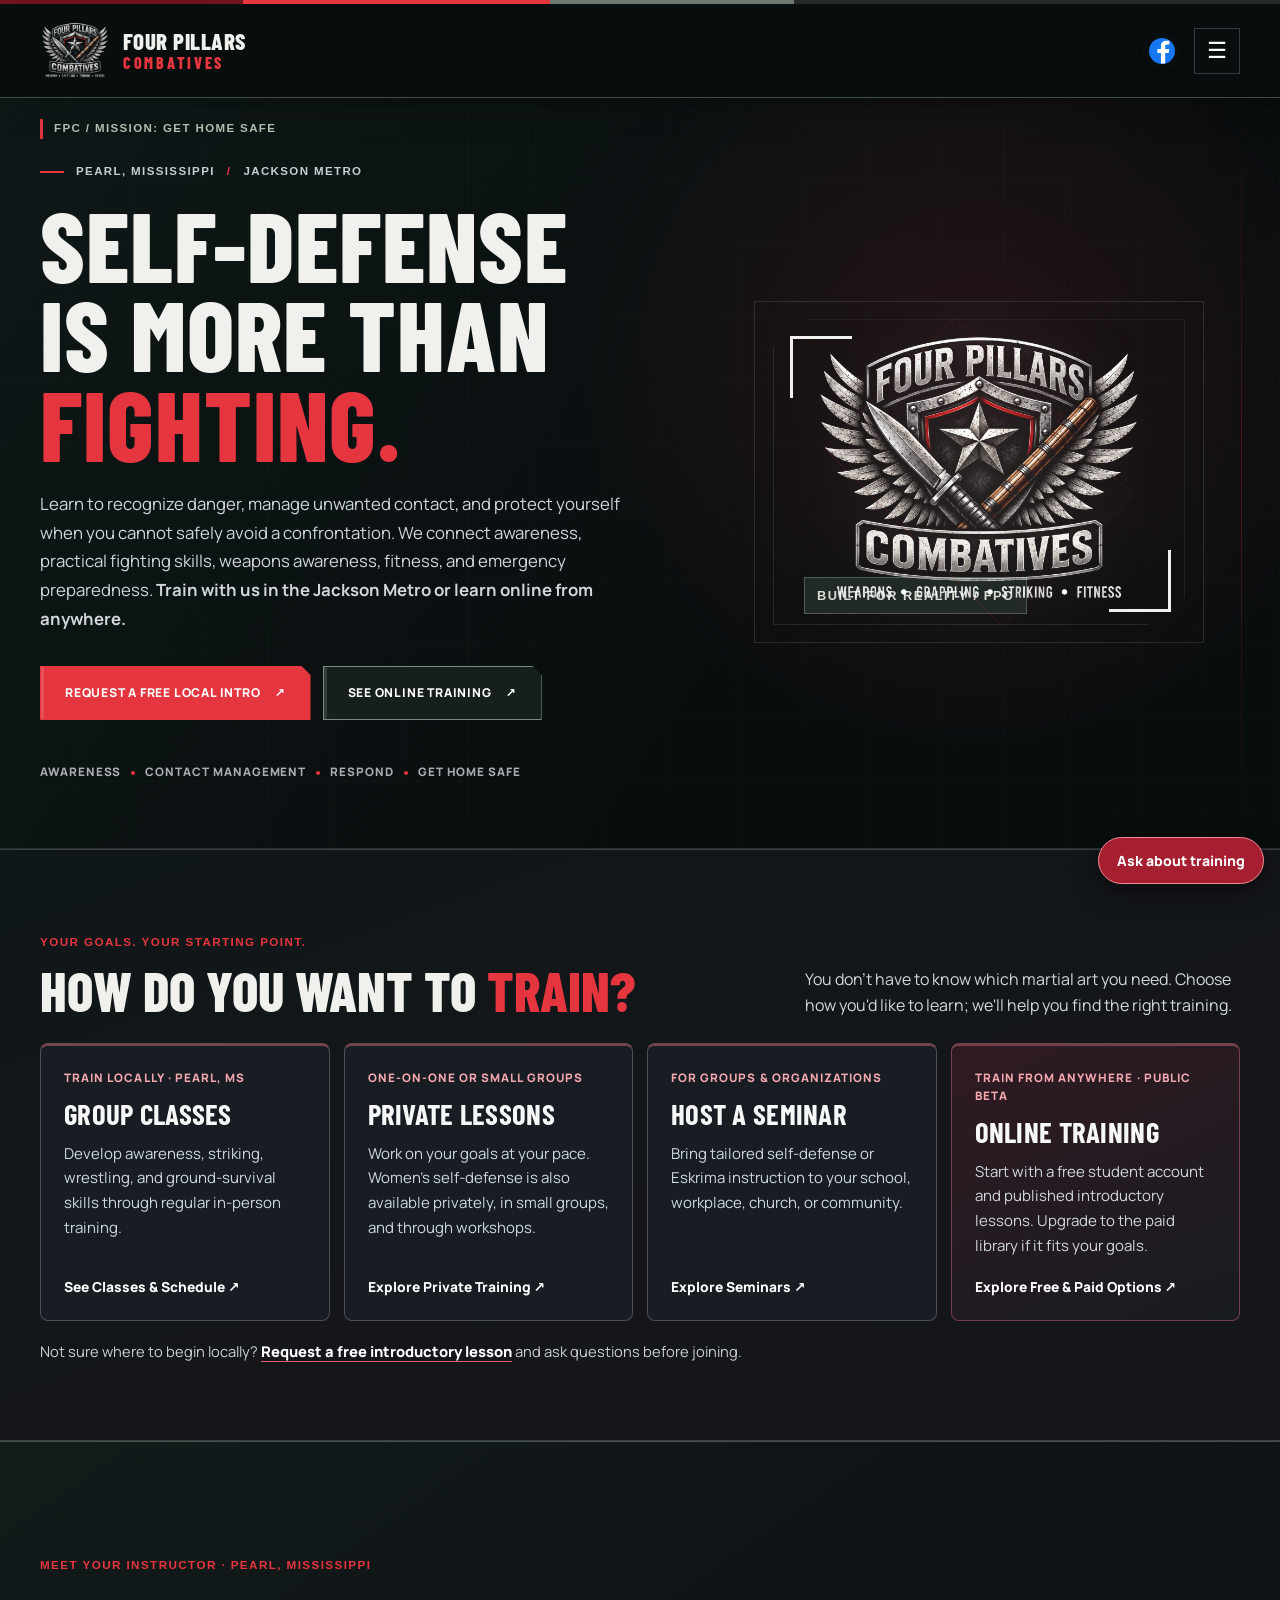
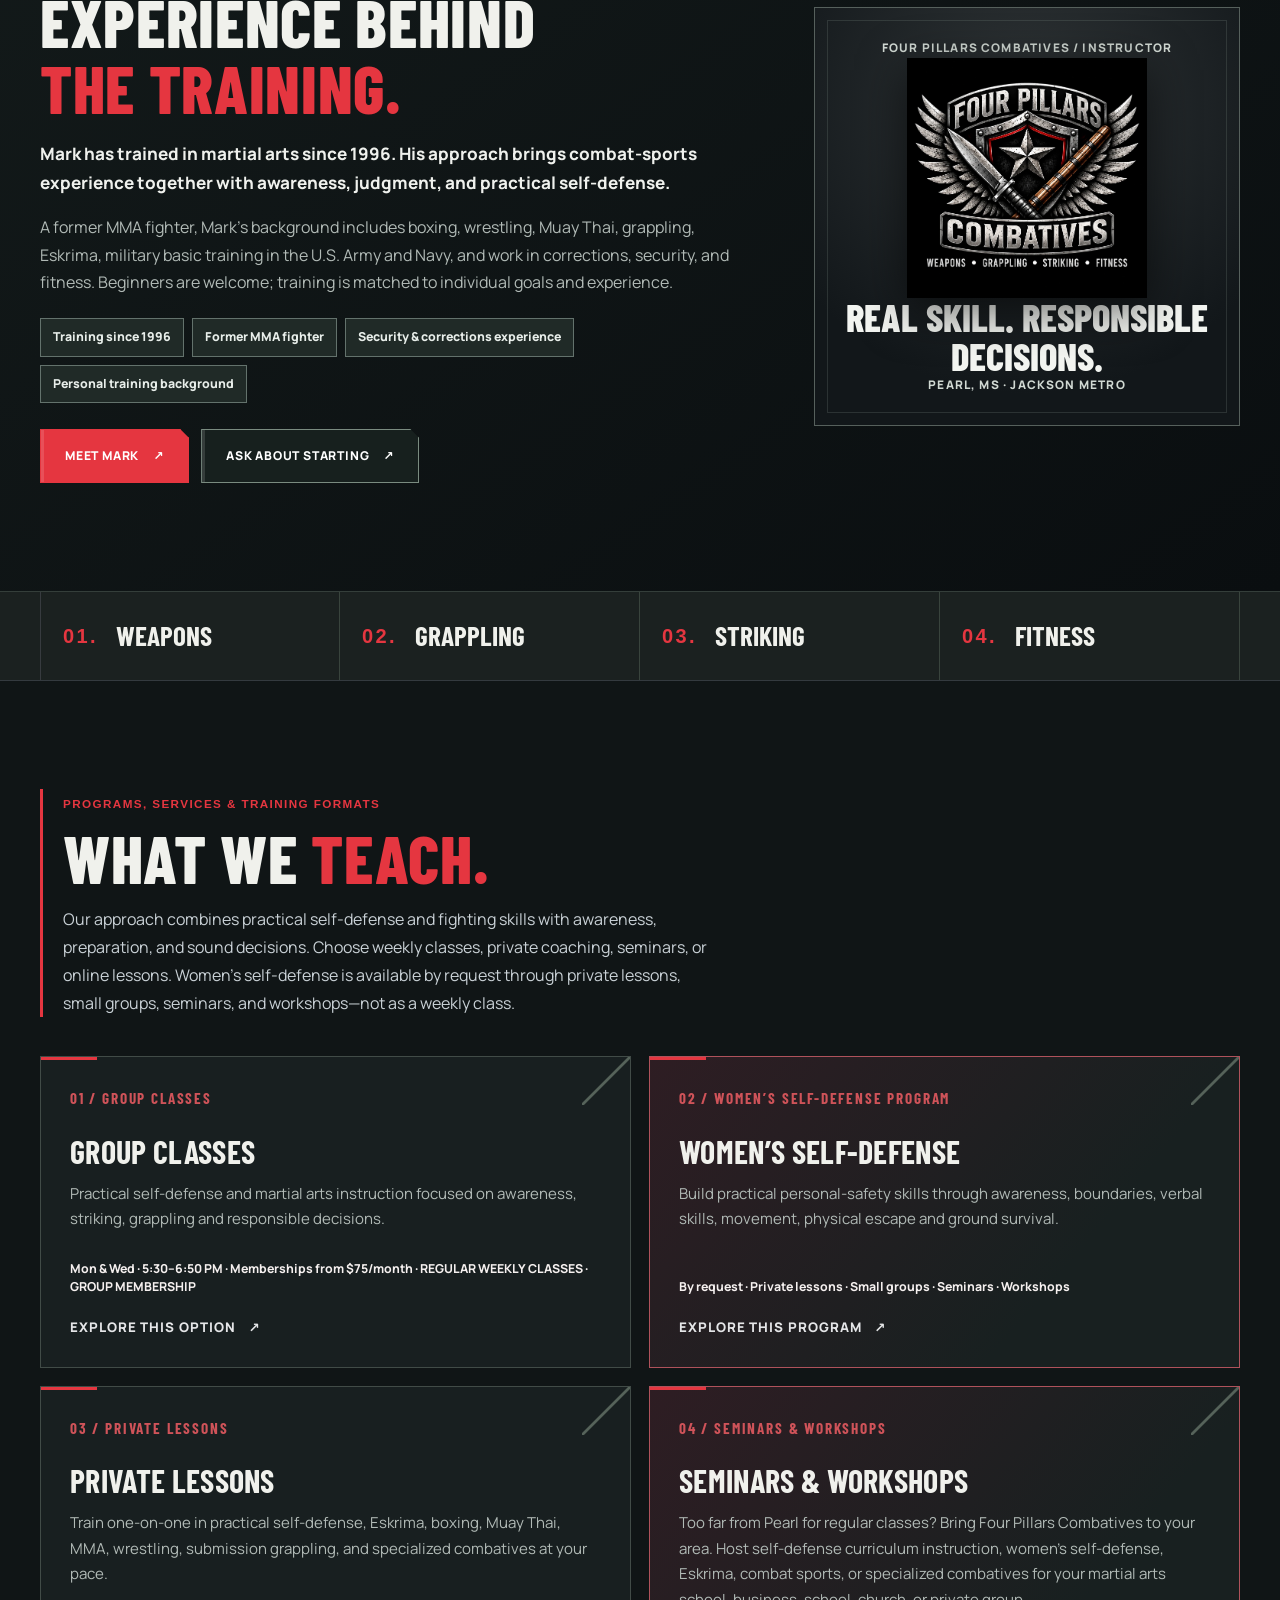
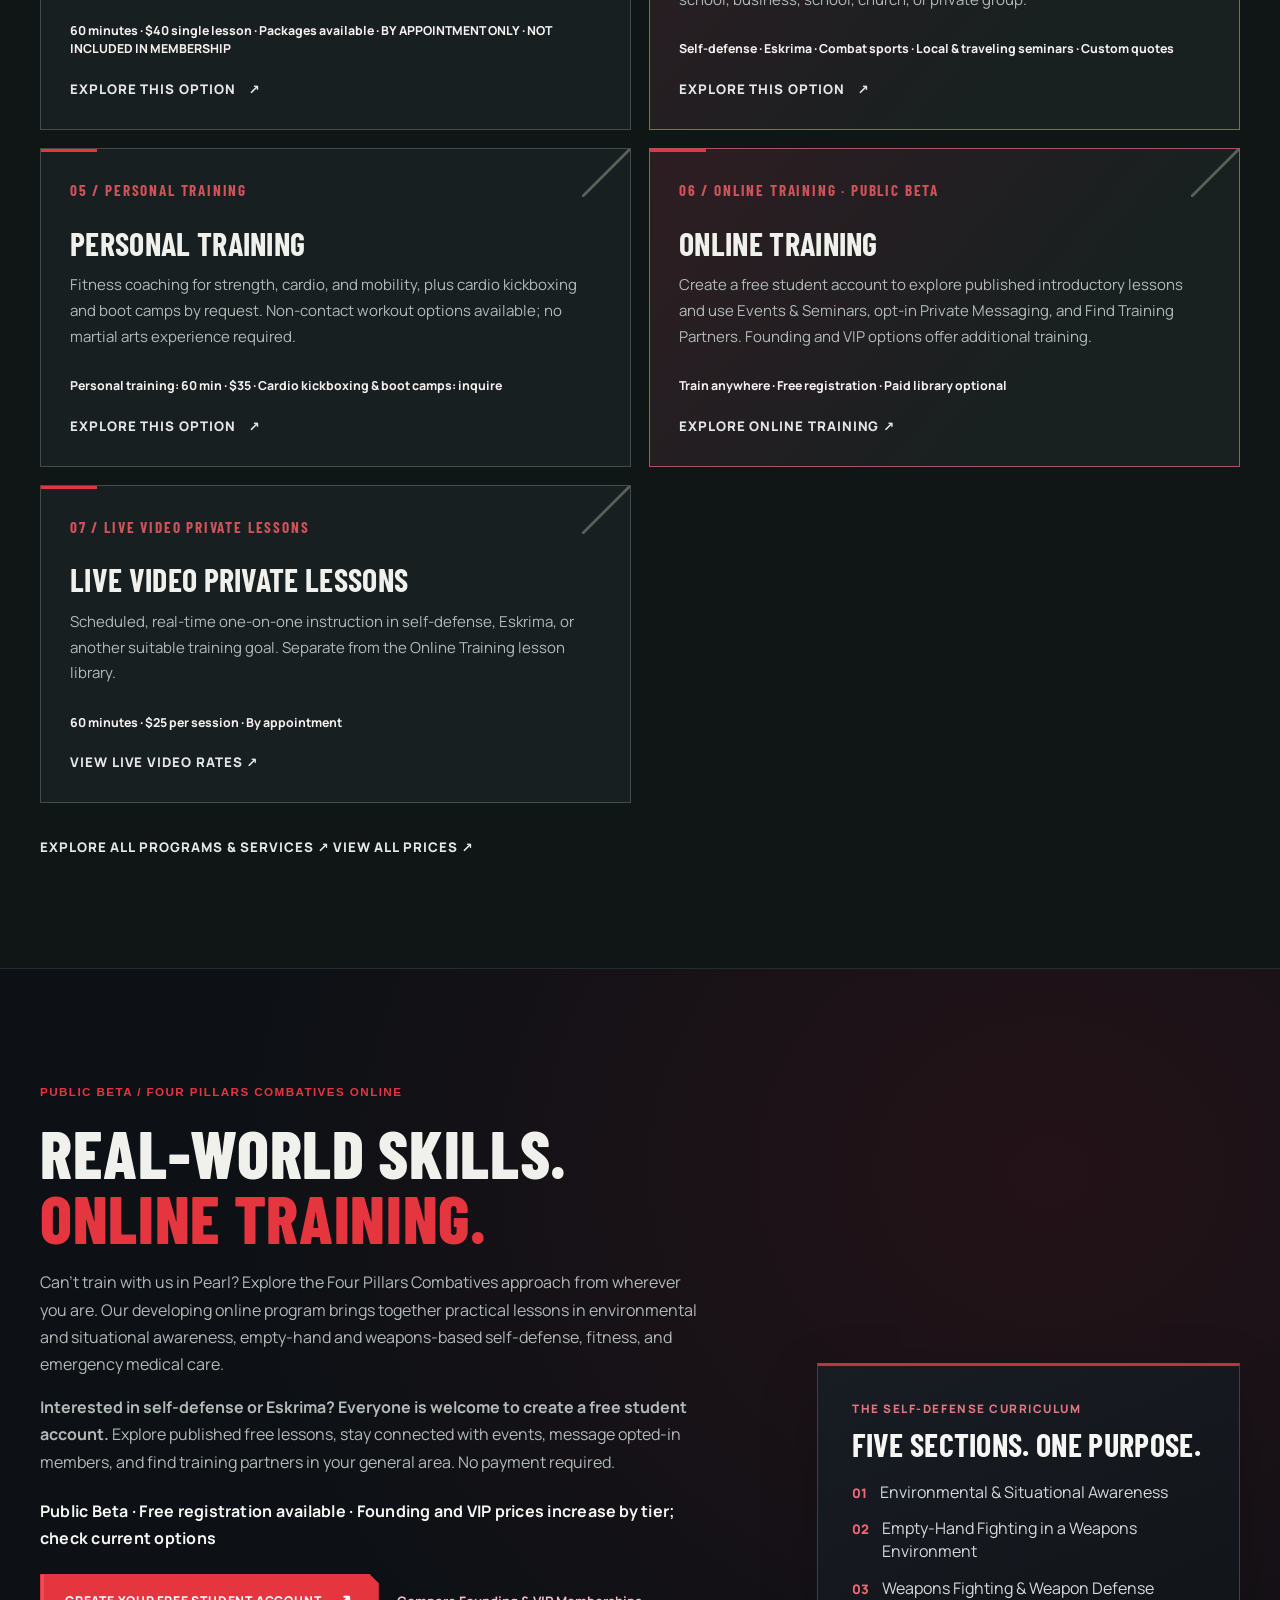
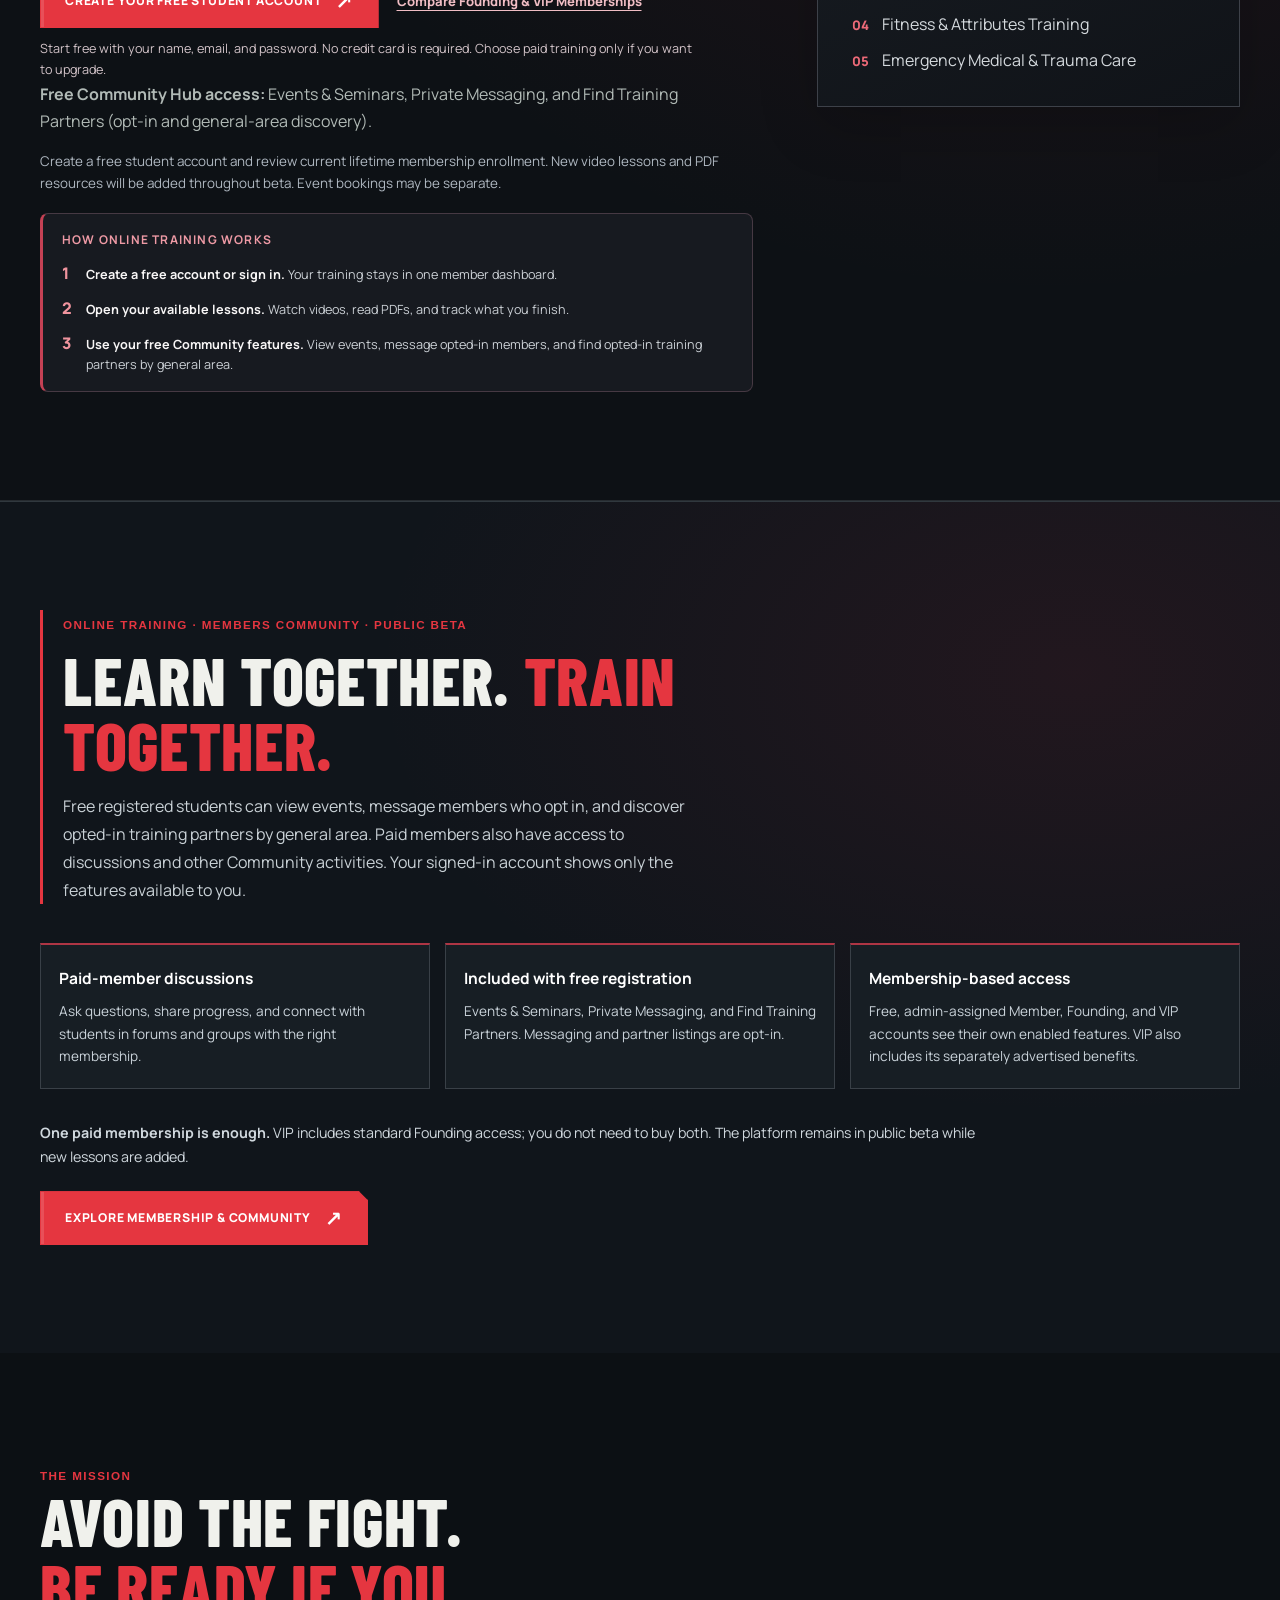
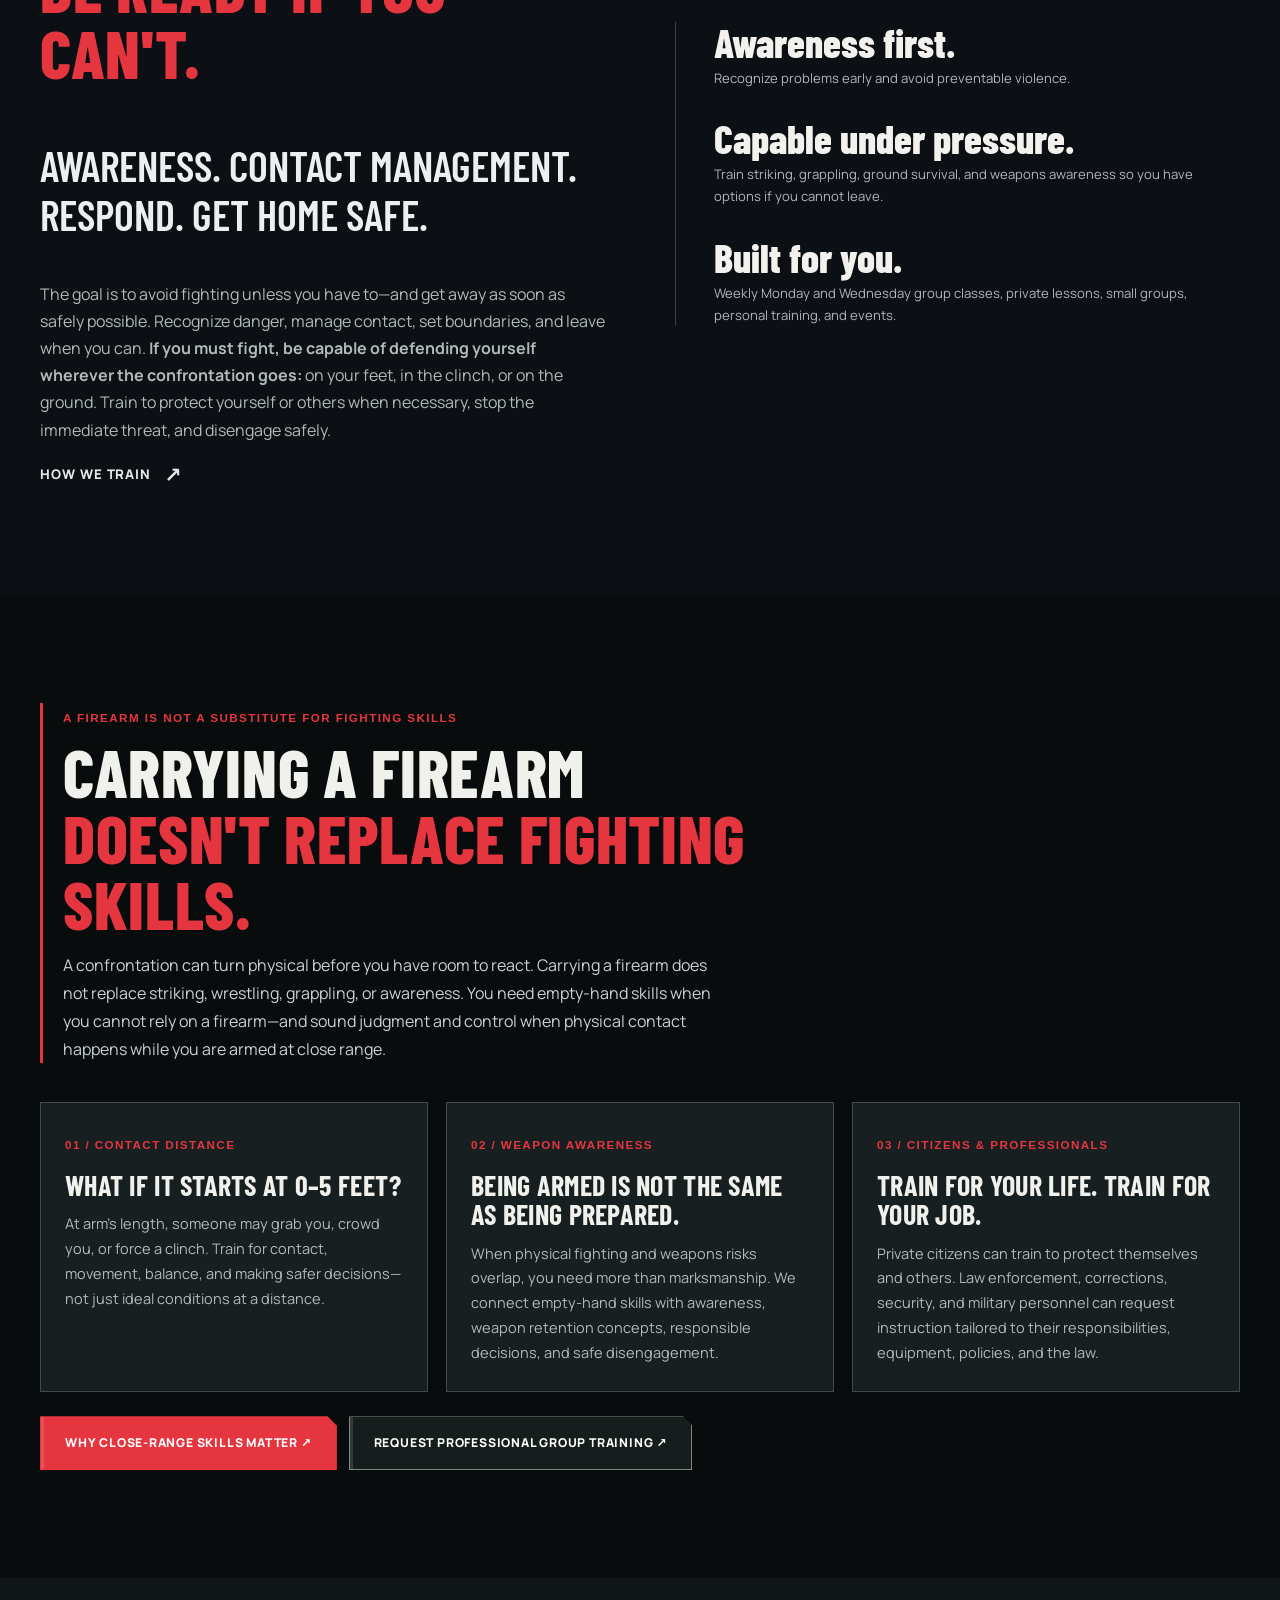
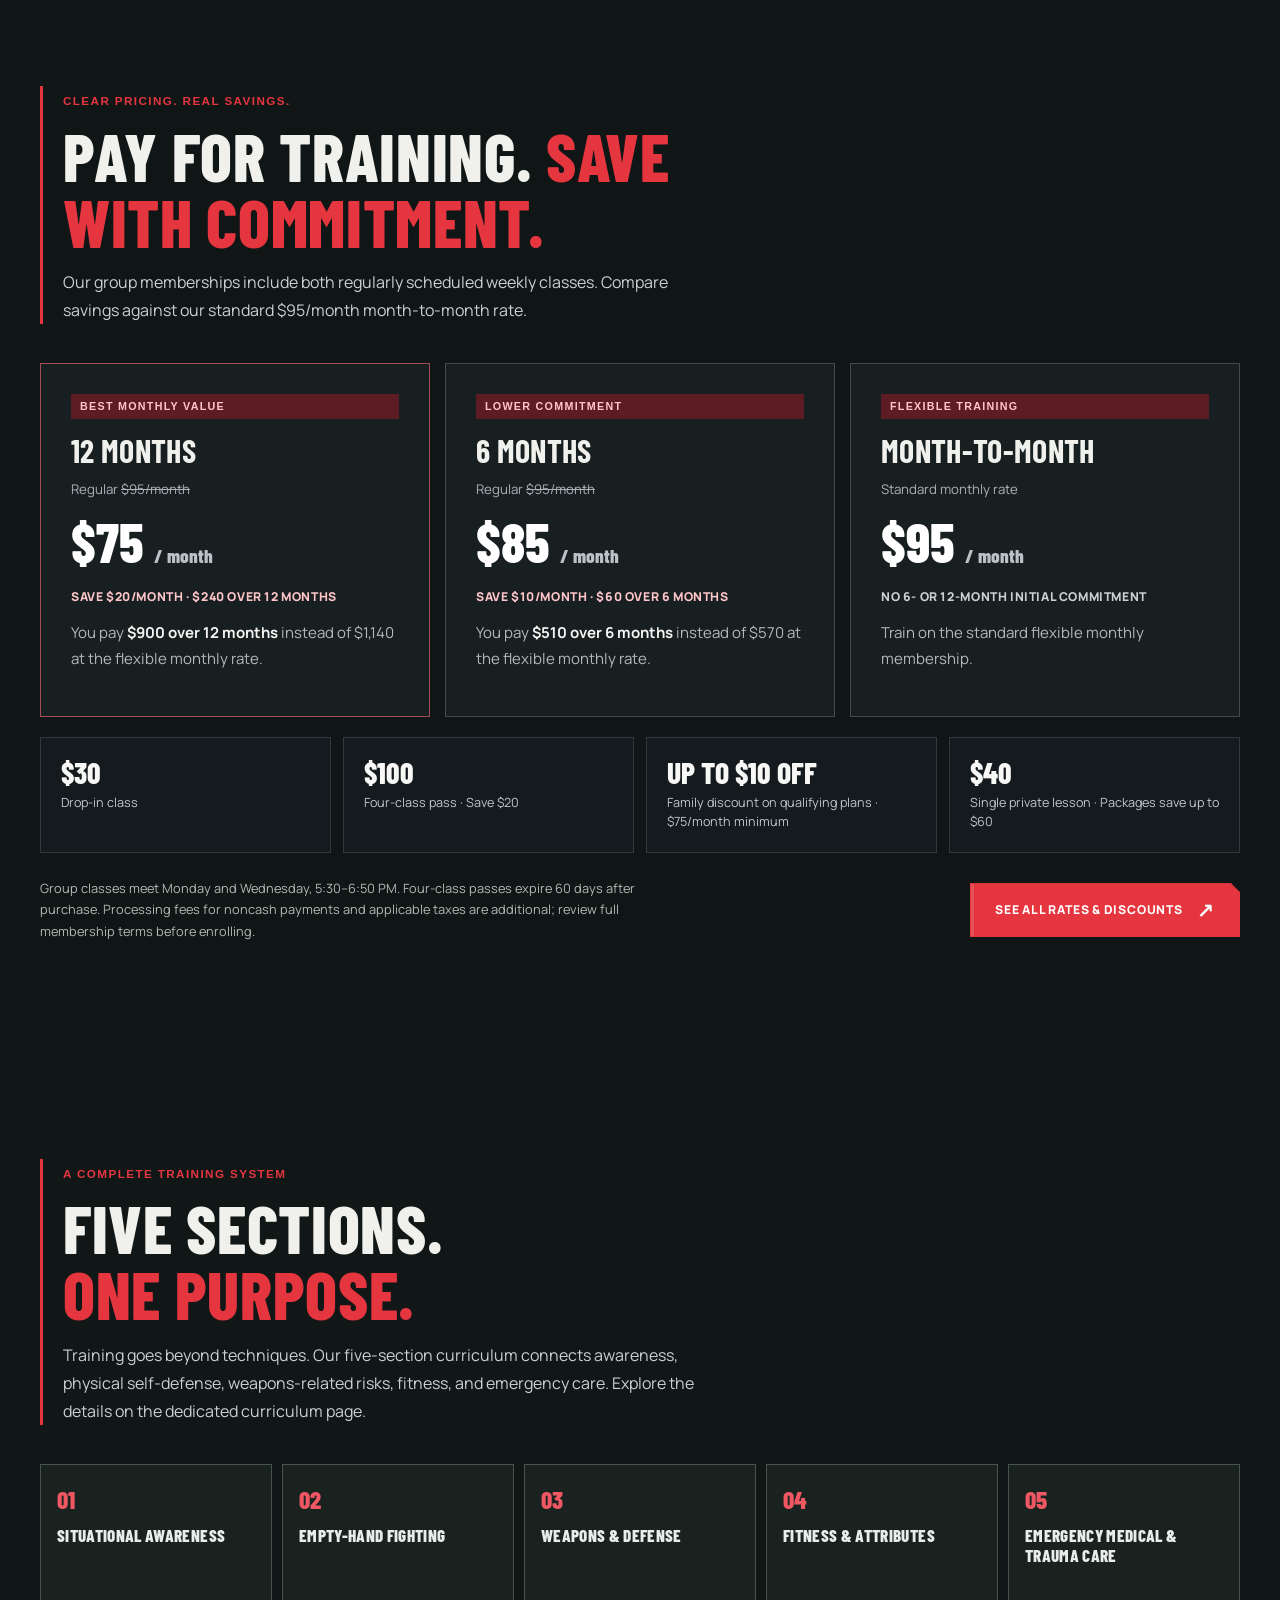
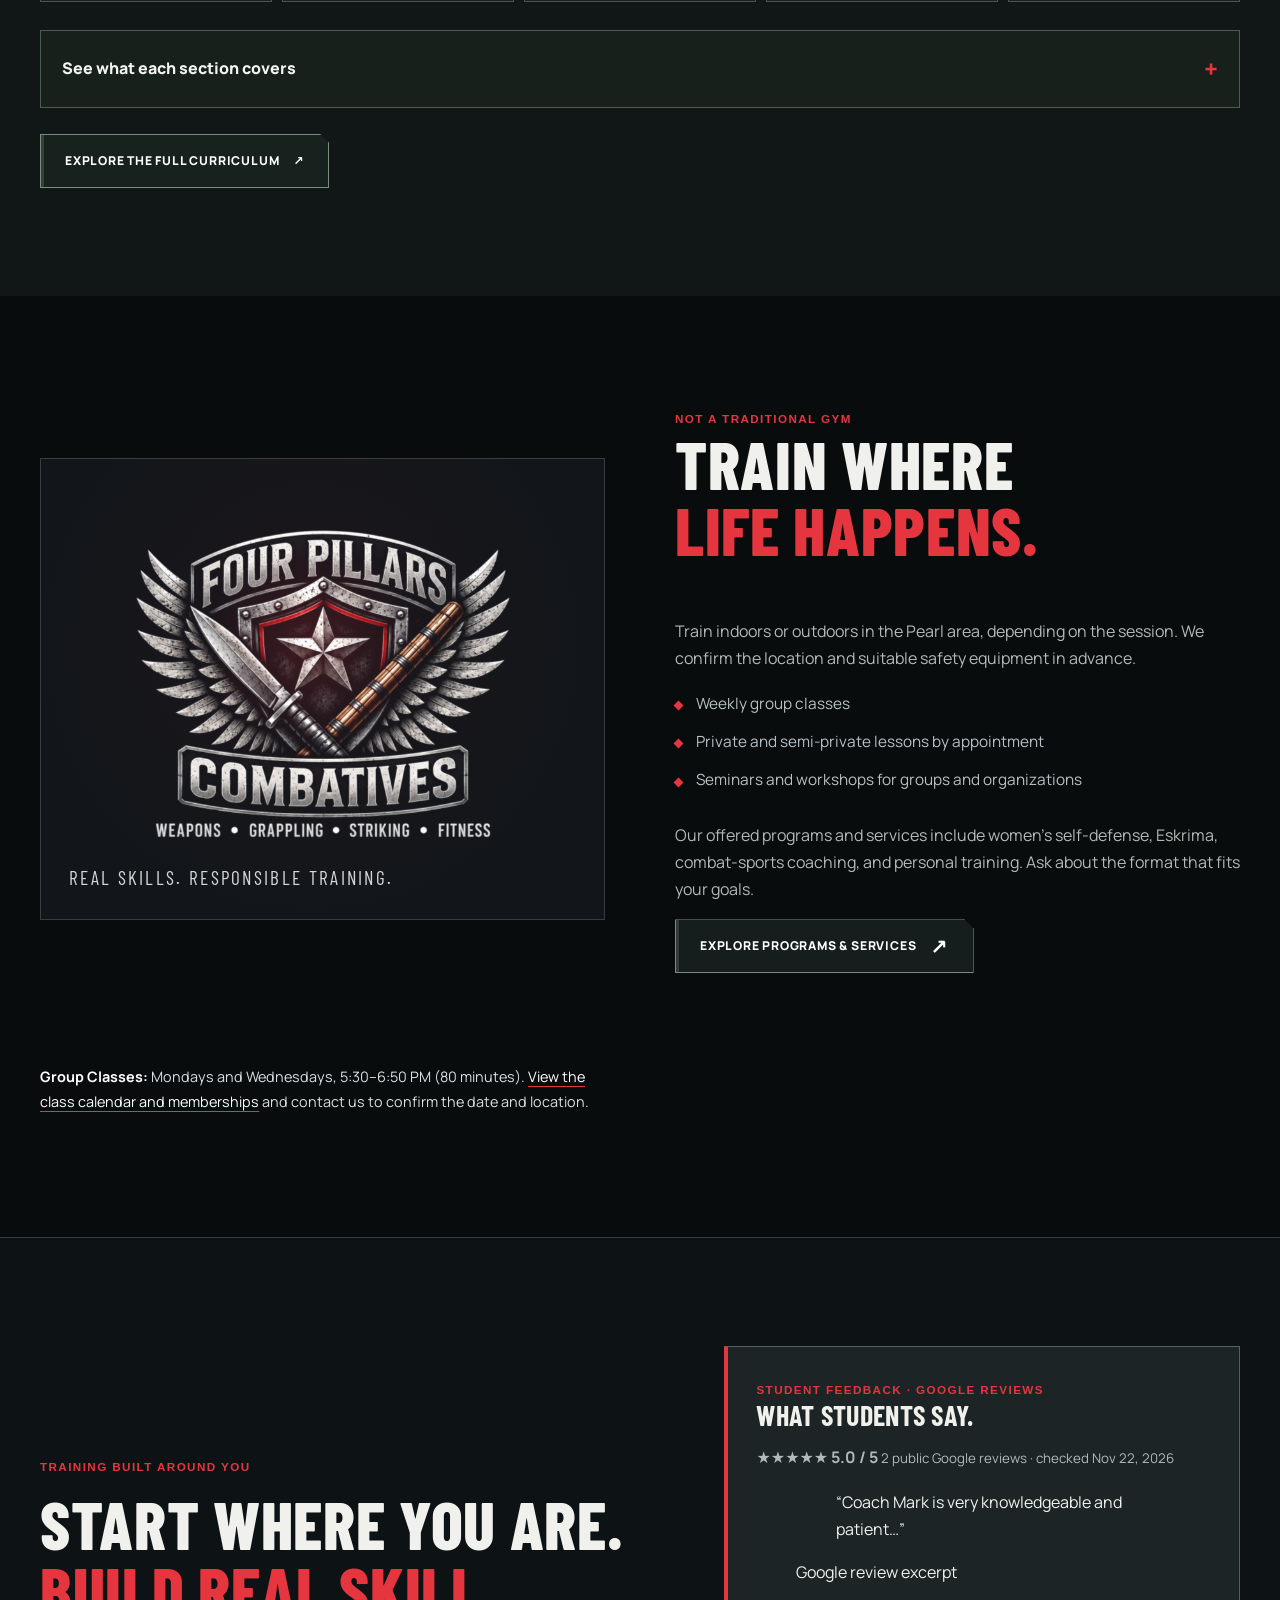
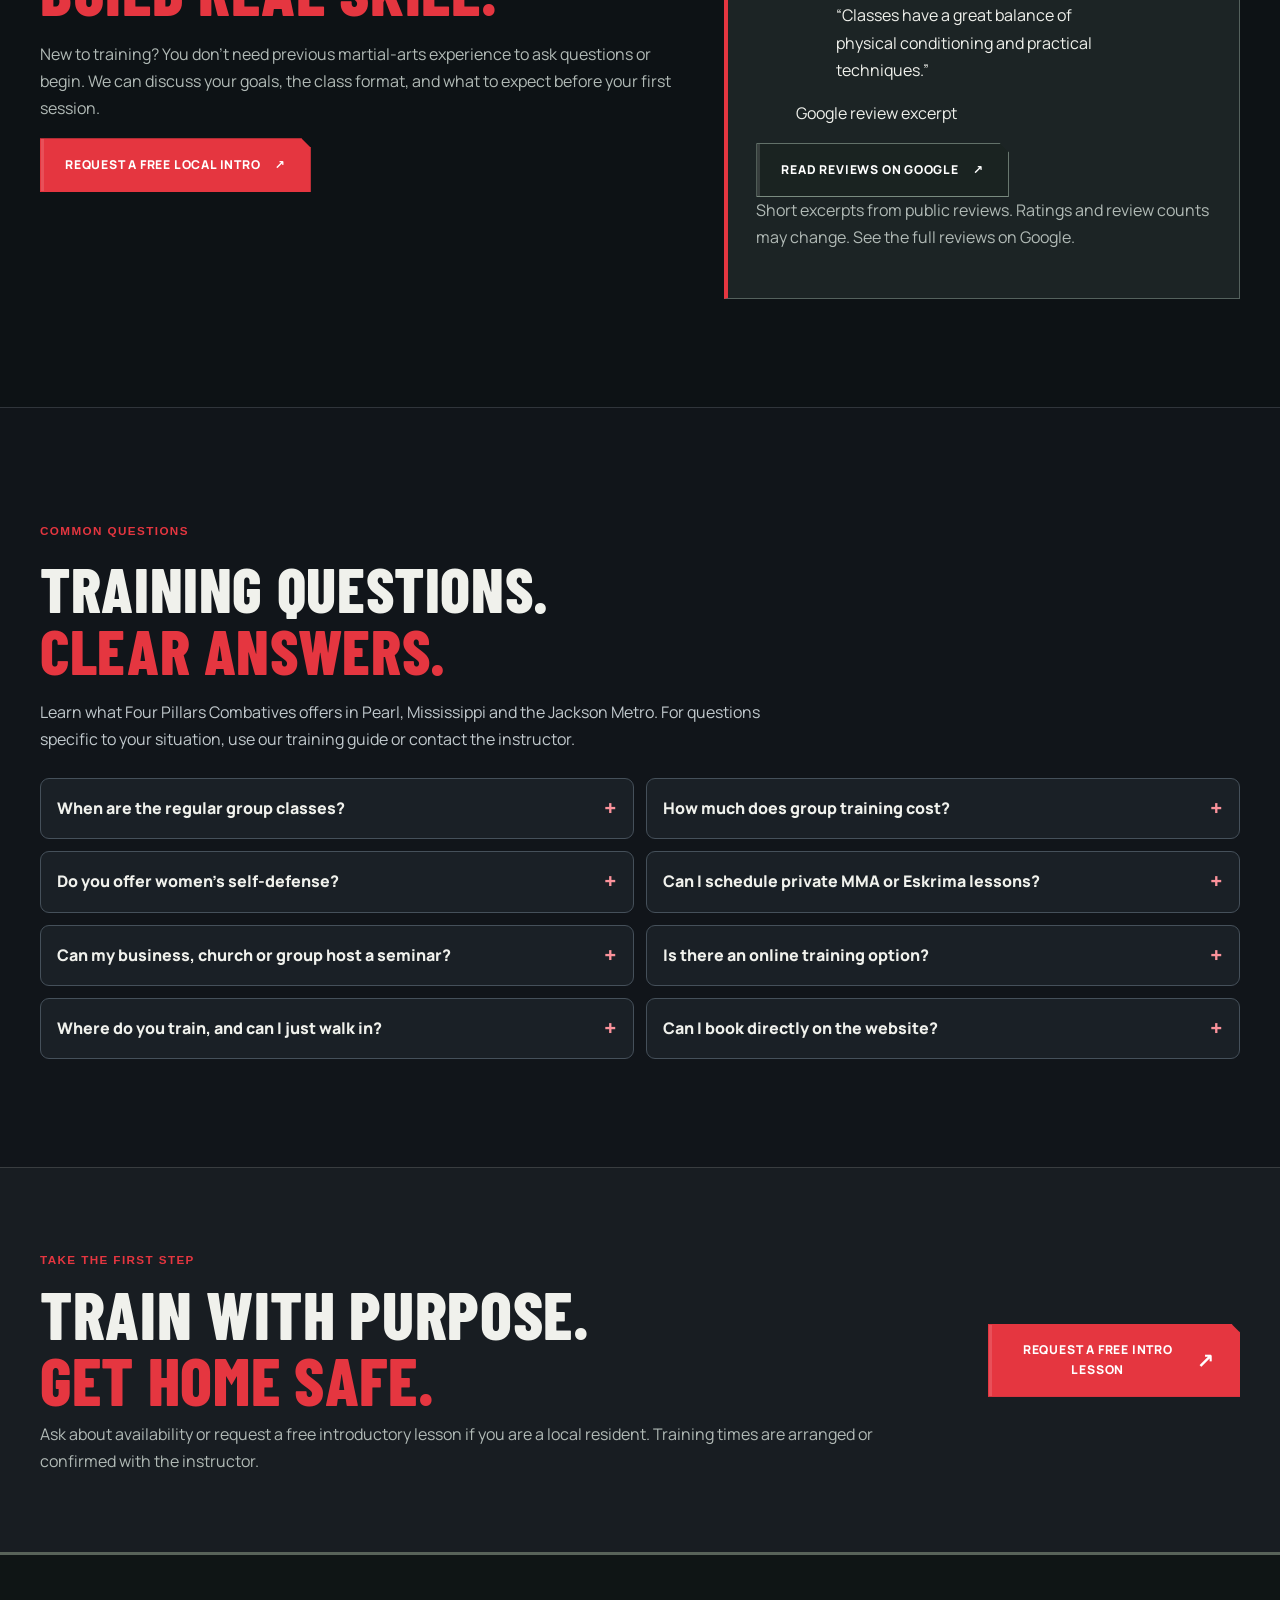
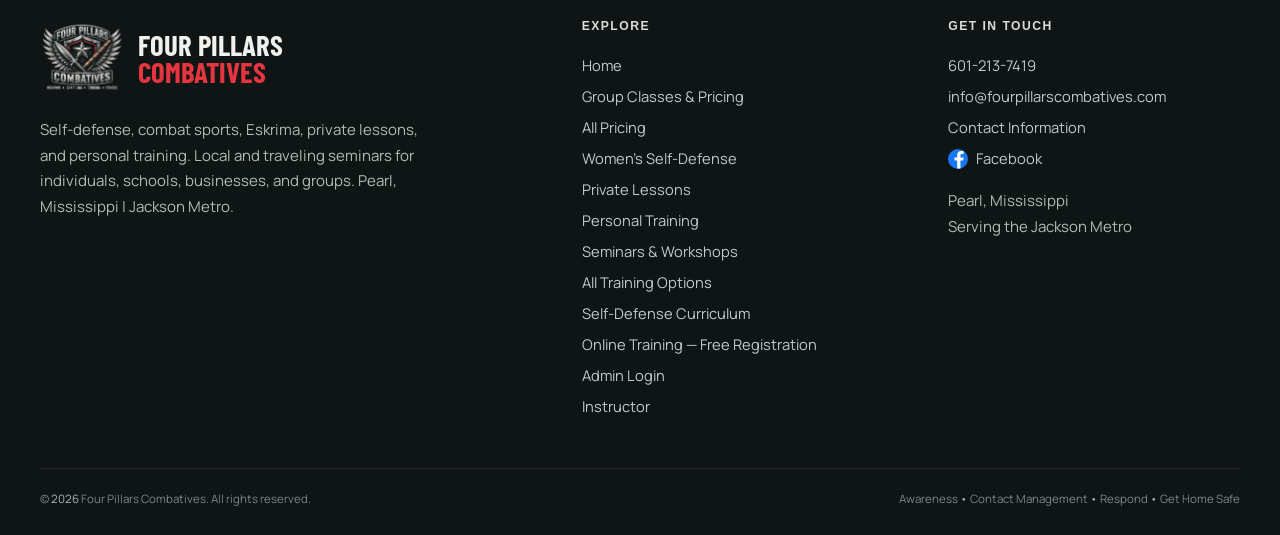
==== index.html @ 66ceeaef "Feature verified Google review excerpts with attribution and Maps link" ====
<!DOCTYPE html>

<html lang="en"><head><meta charset="utf-8"/><meta content="width=device-width,initial-scale=1" name="viewport"/><meta content="#090c10" name="theme-color"/><meta content="Self-defense classes in Pearl, MS and the Jackson Metro. Group training, private lessons and women's workshops by request. Local residents: free intro lesson." name="description"/><title>Self-Defense Classes in Pearl, MS | Four Pillars Combatives</title><link href="https://fourpillarscombatives.com/" rel="canonical"/><link href="/assets/fpc-logo-small.webp?v=20261109-logo" rel="icon" type="image/webp"/><meta content="website" property="og:type"/><meta content="Self-Defense Classes in Pearl, MS | Four Pillars Combatives" property="og:title"/><meta content="Self-defense classes in Pearl, MS and the Jackson Metro. Group training, private lessons and women's workshops by request. Local residents: free intro lesson." property="og:description"/><meta content="https://fourpillarscombatives.com/assets/fpc-logo.webp" property="og:image"/><meta content="https://fourpillarscombatives.com/" property="og:url"/><link href="assets/styles.css?v=20261110-clear-training-choices" rel="stylesheet"/><link href="assets/facebook-header.css" rel="stylesheet"/><script type="application/ld+json">{"@context": "https://schema.org", "@type": "LocalBusiness", "name": "Four Pillars Combatives", "url": "https://fourpillarscombatives.com", "description": "Group Classes on Mondays and Wednesdays, private self-defense lessons, semi-private and small-group instruction, personal training, and tailored training events in Pearl, Mississippi.", "telephone": "+1-601-213-7419", "email": "info@fourpillarscombatives.com", "areaServed": ["Pearl, Mississippi", "Jackson Metro, Mississippi"], "address": {"@type": "PostalAddress", "addressLocality": "Pearl", "addressRegion": "MS", "addressCountry": "US"}}</script><style>
/* Home-only pricing overview. Uses existing FPC theme and global card styles. */
.home-pricing { background:#0d1115; }
.home-member-card { display:flex; flex-direction:column; gap:0; }
.home-member-card h3 { font-size:clamp(1.55rem,2.5vw,2rem); margin:16px 0 8px; }
.home-member-card .price { margin:10px 0 4px; }
.home-member-card .home-standard { color:#aab2b8; font-size:.83rem; margin:4px 0; }
.home-member-card .home-standard s { text-decoration-thickness:1px; }
.home-member-card .home-save { color:#ffc6ca; font-weight:800; text-transform:uppercase; letter-spacing:.05em; font-size:.76rem; margin:14px 0 0; }
.home-member-card .home-save-neutral { color:#cbd1d4; }
.home-member-card p:last-child { margin-top:12px; }
.home-member-card strong { color:#f5f5f2; }
.home-options { display:grid; grid-template-columns:repeat(4,minmax(0,1fr)); gap:12px; margin:20px 0 0; }
.home-options > div { display:flex; flex-direction:column; gap:6px; padding:20px; background:#151a1f; border:1px solid #32383c; }
.home-options strong { font:800 1.85rem/1 'Barlow Condensed',sans-serif; color:#f7f7f6; }
.home-options span { color:#c0c7cb; font-size:.79rem; line-height:1.5; }
.home-pricing-foot { display:flex; align-items:center; justify-content:space-between; gap:28px; margin-top:25px; }
.home-pricing-foot p { max-width:630px; font-size:.8rem; margin:0; }
.home-pricing-foot .btn { flex-shrink:0; }
@media(max-width:890px){.home-options{grid-template-columns:repeat(2,minmax(0,1fr))}.home-pricing-foot{flex-direction:column;align-items:flex-start}}
@media(max-width:600px){.home-member-grid{grid-template-columns:1fr}.home-options{grid-template-columns:1fr 1fr}.home-options > div{padding:16px}.home-options strong{font-size:1.6rem}.home-pricing-foot .btn{width:100%}}
@media(max-width:390px){.home-options{grid-template-columns:1fr}}

/* Four Pillars online training: ongoing public beta homepage section */
#online-training { background:radial-gradient(ellipse at 82% 18%,rgba(147,26,40,.17),transparent 55%),#0d1115; border-top:1px solid #262b30; border-bottom:1px solid #262b30; }
#online-training .fpc-online-layout { display:grid; grid-template-columns:minmax(0,1.35fr) minmax(270px,.8fr); gap:clamp(24px,5vw,72px); align-items:center; }
#online-training .fpc-online-copy { min-width:0; }
#online-training .fpc-online-copy h2 { margin:15px 0 18px; }
#online-training .fpc-online-copy > p { max-width:660px; }
#online-training .fpc-online-membership { margin:22px 0; color:#f6f6f4; font-weight:700; letter-spacing:.015em; }
#online-training .fpc-online-start{margin-top:19px;padding:16px 19px;background:#171a20;border:1px solid #463943;border-left:3px solid #c44154;border-radius:8px}
#online-training .fpc-online-start>strong{display:block;font-size:.75rem;letter-spacing:.1em;color:#ee9aa5;margin-bottom:9px}
#online-training .fpc-online-start ol{list-style:none;display:grid;gap:8px;padding:0;margin:0}
#online-training .fpc-online-start li{display:flex;gap:10px;align-items:baseline}
#online-training .fpc-online-start li span{font-weight:800;color:#f0949e;flex:0 0 14px}
#online-training .fpc-online-start li p{font-size:.79rem;line-height:1.6;color:#cbd0d5;margin:0}
#online-training .fpc-online-start li b{color:#f8f6f6}
#online-training .fpc-online-note { display:block; color:#aeb7c0; margin-top:15px; line-height:1.6; font-size:.84rem; }
#online-training .fpc-online-actions{display:flex;align-items:center;flex-wrap:wrap;gap:12px 18px;margin-top:18px}
#online-training .fpc-online-compare{color:#f0bdc4;text-decoration:underline;text-underline-offset:4px;font-size:.82rem;font-weight:750}
#online-training .fpc-online-conversion-note{font-size:.79rem;color:#d2c3c8;margin:11px 0 0;line-height:1.65}
#online-training .fpc-online-actions .btn{flex:0 1 auto}
#online-training .fpc-online-panel { background:linear-gradient(155deg,#181d23,#101318); border:1px solid #3d4149; border-top:3px solid #c53143; padding:clamp(22px,3vw,34px); box-shadow:0 18px 55px rgba(0,0,0,.18); }
#online-training .fpc-online-label { display:block; color:#e47680; font-weight:800; text-transform:uppercase; letter-spacing:.13em; font-size:.73rem; }
#online-training .fpc-online-panel h3 { color:#f6f6f4; font-size:clamp(1.45rem,2.5vw,2rem); margin:10px 0 20px; }
#online-training .fpc-online-panel ol { list-style:none; margin:0; padding:0; display:grid; gap:13px; }
#online-training .fpc-online-panel li { color:#d4d9dd; display:flex; gap:13px; align-items:baseline; line-height:1.45; }
#online-training .fpc-online-panel li span { color:#ed6a78; font-weight:900; font-size:.82rem; flex:none; }
@media(max-width:850px){#online-training .fpc-online-layout{grid-template-columns:1fr}#online-training .fpc-online-panel{max-width:none}}
@media(max-width:600px){#online-training .fpc-online-copy .btn{width:100%;text-align:center}#online-training .fpc-online-actions{align-items:stretch;flex-direction:column}#online-training .fpc-online-compare{display:block;text-align:center;padding:8px}}


/* Homepage logo sizing: preserve its original shape and keep the hero compact. */
body .hero .hero-art{
  min-height:330px;
  width:100%;
  max-width:450px;
  margin-inline:auto;
}
body .hero .hero-emblem{
  display:block;
  width:min(100%,340px);
  max-width:100%;
  height:auto;
  aspect-ratio:1/1;
  object-fit:contain;
  margin-inline:auto;
}
@media(max-width:890px){
  body .hero .hero-art{min-height:270px;max-width:440px}
  body .hero .hero-emblem{width:min(100%,275px)}
}
@media(max-width:600px){
  body .hero .hero-art{min-height:215px;max-width:330px}
  body .hero .hero-emblem{width:clamp(175px,48vw,235px)}
  body .hero .index-tag{font-size:.65rem;bottom:12px}
}

</style><link href="/assets/marketing.css" rel="stylesheet"/><link href="/assets/tactical.css?v=20261110-clear-training-choices" rel="stylesheet"/><link href="/assets/site-refresh.css?v=20261122-trust" rel="stylesheet"/></head><body><a class="skip-link" href="#main">Skip to main content</a><div class="topline"></div><header class="site-header"><div class="shell header-inner"><a aria-label="Four Pillars Combatives home" class="brand" href="/"><img alt="" class="brand-emblem" height="70" src="assets/fpc-logo-small.webp" width="70"/><span class="brand-label">Four Pillars<small>Combatives</small></span></a><button aria-controls="navigation" aria-expanded="false" aria-label="Open menu" class="menu-toggle" type="button">☰</button><nav aria-label="Main navigation" class="nav-links" id="navigation"><a aria-current="page" href="/">Home</a><details class="nav-dropdown"><summary>Training<span aria-hidden="true" class="dropdown-chevron"></span></summary><div class="nav-dropdown-menu"><a href="/lessons">Group Classes</a><a href="/pricing">All Pricing</a><a href="/womens-self-defense">Women's Self-Defense</a><a href="/private-lessons">Private Lessons</a><a href="/pricing#live-video">Live Video Lessons</a><a href="/personal-training">Personal Training</a><a href="/private-lessons#combat-sports">Combat Sports</a><a href="/programs">All Training Options</a></div></details><a href="/training">Curriculum</a><a href="/seminars">Seminars</a><a class="nav-online" href="/online-training/">Online Training</a><a href="/about">About</a><a href="/contact">Contact</a><a class="nav-cta" href="/contact#inquire">Get Started</a></nav><a aria-label="Visit Four Pillars Combatives on Facebook (opens in a new tab)" class="facebook-header-link" href="https://www.facebook.com/FourPillarsCombatives/" rel="noopener noreferrer" target="_blank"><img alt="" height="26" src="/assets/facebook.svg" style="width:26px;height:26px;display:block" width="26"/></a></div></header><main id="main"><section class="hero grain"><div class="shell hero-wrap"><div class="tactical-mission-tag">FPC / MISSION: GET HOME SAFE</div><div><div class="overline">Pearl, Mississippi <span class="red">/</span> Jackson Metro</div><h1>SELF-DEFENSE<br/>IS MORE THAN<br/><span class="red">FIGHTING.</span></h1><p>Learn to recognize danger, manage unwanted contact, and protect yourself when you cannot safely avoid a confrontation. We connect awareness, practical fighting skills, weapons awareness, fitness, and emergency preparedness. <strong>Train with us in the Jackson Metro or learn online from anywhere.</strong></p><div class="actions"><a class="btn" href="/contact?service=Free+Intro+Lesson#inquire">Request a Free Local Intro <span aria-hidden="true">↗</span></a><a class="btn btn-outline" href="/online-training/">See Online Training <span aria-hidden="true">↗</span></a></div><div aria-label="Awareness, Contact Management, Respond, Get Home Safe" class="hero-foot"><span>Awareness</span><i aria-hidden="true"></i><span>Contact Management</span><i aria-hidden="true"></i><span>Respond</span><i aria-hidden="true"></i><span>Get Home Safe</span></div></div><div aria-label="Four Pillars Combatives emblem" class="hero-art"><span class="corner lt"></span><img alt="Four Pillars Combatives winged shield logo with star, knife, and rattan stick" class="hero-emblem" fetchpriority="high" height="510" src="assets/fpc-logo.webp" width="510"/><span class="corner rb"></span><span class="index-tag">BUILT FOR REALITY / FPC</span></div></div></section>
<section class="start-paths" aria-labelledby="start-paths-title">
  <div class="shell">
    <div class="start-paths-heading">
      <div><span class="eyebrow">Your goals. Your starting point.</span><h2 id="start-paths-title">HOW DO YOU WANT TO <span class="red">TRAIN?</span></h2></div>
      <p>You don't have to know which martial art you need. Choose how you'd like to learn; we'll help you find the right training.</p>
    </div>
    <div class="start-paths-grid">
      <a class="start-path-card" href="/lessons">
        <span class="start-path-tag">TRAIN LOCALLY · PEARL, MS</span><h3>Group Classes</h3>
        <p>Develop awareness, striking, wrestling, and ground-survival skills through regular in-person training.</p>
        <span class="start-path-action">See Classes &amp; Schedule <span aria-hidden="true">↗</span></span>
      </a>
      <a class="start-path-card" href="/private-lessons">
        <span class="start-path-tag">ONE-ON-ONE OR SMALL GROUPS</span><h3>Private Lessons</h3>
        <p>Work on your goals at your pace. Women's self-defense is also available privately, in small groups, and through workshops.</p>
        <span class="start-path-action">Explore Private Training <span aria-hidden="true">↗</span></span>
      </a>
      <a class="start-path-card" href="/seminars">
        <span class="start-path-tag">FOR GROUPS &amp; ORGANIZATIONS</span><h3>Host a Seminar</h3>
        <p>Bring tailored self-defense or Eskrima instruction to your school, workplace, church, or community.</p>
        <span class="start-path-action">Explore Seminars <span aria-hidden="true">↗</span></span>
      </a>
      <a class="start-path-card start-path-online" href="/online-training/">
        <span class="start-path-tag">TRAIN FROM ANYWHERE · PUBLIC BETA</span><h3>Online Training</h3>
        <p>Start with a free student account and published introductory lessons. Upgrade to the paid library if it fits your goals.</p>
        <span class="start-path-action">Explore Free &amp; Paid Options <span aria-hidden="true">↗</span></span>
      </a>
    </div>
    <p class="start-path-foot">Not sure where to begin locally? <a href="/contact?service=Free+Intro+Lesson#inquire">Request a free introductory lesson</a> and ask questions before joining.</p>
  </div>
</section>
<section class="section home-trust" id="meet-mark" aria-labelledby="meet-mark-heading"><div class="shell home-trust-layout">
  <div><span class="eyebrow">Meet your instructor · Pearl, Mississippi</span><h2 id="meet-mark-heading">EXPERIENCE BEHIND<br/><span class="red">THE TRAINING.</span></h2>
    <p class="trust-byline">Mark has trained in martial arts since 1996. His approach brings combat-sports experience together with awareness, judgment, and practical self-defense.</p>
    <p>A former MMA fighter, Mark's background includes boxing, wrestling, Muay Thai, grappling, Eskrima, military basic training in the U.S. Army and Navy, and work in corrections, security, and fitness. Beginners are welcome; training is matched to individual goals and experience.</p>
    <ul class="trust-facts"><li>Training since 1996</li><li>Former MMA fighter</li><li>Security &amp; corrections experience</li><li>Personal training background</li></ul>
    <div class="trust-actions"><a class="btn" href="/about">Meet Mark <span aria-hidden="true">↗</span></a><a class="btn btn-outline" href="/contact?service=Free+Intro+Lesson#inquire">Ask About Starting <span aria-hidden="true">↗</span></a></div>
  </div>
  <div class="home-trust-visual" aria-label="Four Pillars Combatives instructor introduction"><span>Four Pillars Combatives / Instructor</span><img src="/assets/fpc-logo.webp" alt="Four Pillars Combatives winged shield emblem" loading="lazy" width="240" height="240"/><strong>Real skill. Responsible decisions.</strong><span>Pearl, MS · Jackson Metro</span></div>
</div></section>
<div class="pillar-band"><div class="shell pillar-grid"><div><span class="pillar-num">01.</span><span class="pillar-name">Weapons</span></div><div><span class="pillar-num">02.</span><span class="pillar-name">Grappling</span></div><div><span class="pillar-num">03.</span><span class="pillar-name">Striking</span></div><div><span class="pillar-num">04.</span><span class="pillar-name">Fitness</span></div></div></div>

<section class="section shade-section"><div class="shell"><div class="section-head"><span class="eyebrow">Programs, services &amp; training formats</span><h2>WHAT WE <span class="red">TEACH.</span></h2><p>Our approach combines practical self-defense and fighting skills with awareness, preparation, and sound decisions. Choose weekly classes, private coaching, seminars, or online lessons. Women’s self-defense is available by request through private lessons, small groups, seminars, and workshops—not as a weekly class.</p></div><div class="card-grid"><a class="service-card growth-service-card" href="/lessons#class-calendar">
<span class="card-num">01 / GROUP CLASSES</span><h3>Group Classes</h3><p>Practical self-defense and martial arts instruction focused on awareness, striking, grappling and responsible decisions.</p>
<p class="service-meta">Mon &amp; Wed · 5:30–6:50 PM · Memberships from $75/month · REGULAR WEEKLY CLASSES · GROUP MEMBERSHIP</p><span class="btn-text">Explore this option <span aria-hidden="true">↗</span></span></a><a class="service-card growth-service-card growth-featured" href="/womens-self-defense">
<span class="card-num">02 / WOMEN’S SELF-DEFENSE PROGRAM</span><h3>Women’s Self-Defense</h3><p>Build practical personal-safety skills through awareness, boundaries, verbal skills, movement, physical escape and ground survival.</p>
<p class="service-meta">By request · Private lessons · Small groups · Seminars · Workshops</p><span class="btn-text">Explore this program <span aria-hidden="true">↗</span></span></a><a class="service-card growth-service-card" href="/private-lessons">
<span class="card-num">03 / PRIVATE LESSONS</span><h3>Private Lessons</h3><p>Train one-on-one in practical self-defense, Eskrima, boxing, Muay Thai, MMA, wrestling, submission grappling, and specialized combatives at your pace.</p>
<p class="service-meta">60 minutes · $40 single lesson · Packages available · BY APPOINTMENT ONLY · NOT INCLUDED IN MEMBERSHIP</p><span class="btn-text">Explore this option <span aria-hidden="true">↗</span></span></a><a class="service-card growth-service-card growth-featured" href="/seminars">
<span class="card-num">04 / SEMINARS &amp; WORKSHOPS</span><h3>Seminars &amp; Workshops</h3><p>Too far from Pearl for regular classes? Bring Four Pillars Combatives to your area. Host self-defense curriculum instruction, women's self-defense, Eskrima, combat sports, or specialized combatives for your martial arts school, business, school, church, or private group.</p>
<p class="service-meta">Self-defense · Eskrima · Combat sports · Local &amp; traveling seminars · Custom quotes</p><span class="btn-text">Explore this option <span aria-hidden="true">↗</span></span></a><a class="service-card growth-service-card" href="/personal-training">
<span class="card-num">05 / PERSONAL TRAINING</span><h3>Personal Training</h3><p>Fitness coaching for strength, cardio, and mobility, plus cardio kickboxing and boot camps by request. Non-contact workout options available; no martial arts experience required.</p>
<p class="service-meta">Personal training: 60 min · $35 · Cardio kickboxing &amp; boot camps: inquire</p><span class="btn-text">Explore this option <span aria-hidden="true">↗</span></span></a><a class="service-card growth-service-card growth-featured" href="/online-training/"><span class="card-num">06 / ONLINE TRAINING · PUBLIC BETA</span><h3>Online Training</h3><p>Create a free student account to explore published introductory lessons and use Events &amp; Seminars, opt-in Private Messaging, and Find Training Partners. Founding and VIP options offer additional training.</p><p class="service-meta">Train anywhere · Free registration · Paid library optional</p><span class="btn-text">Explore Online Training ↗</span></a><a class="service-card growth-service-card" href="/pricing#live-video"><span class="card-num">07 / LIVE VIDEO PRIVATE LESSONS</span><h3>Live Video Private Lessons</h3><p>Scheduled, real-time one-on-one instruction in self-defense, Eskrima, or another suitable training goal. Separate from the Online Training lesson library.</p><p class="service-meta">60 minutes · $25 per session · By appointment</p><span class="btn-text">View Live Video Rates ↗</span></a></div><div style="margin-top:30px"><a class="btn-text" href="/programs">Explore all programs &amp; services ↗</a> <a class="btn-text" href="/pricing">View all prices ↗</a></div></div></section>
<section class="section" id="online-training" aria-labelledby="online-training-title">
  <div class="shell fpc-online-layout">
    <div class="fpc-online-copy">
      <span class="eyebrow">Public Beta / Four Pillars Combatives Online</span>
      <h2 id="online-training-title">REAL-WORLD SKILLS.<br/><span class="red">ONLINE TRAINING.</span></h2>
      <p>Can't train with us in Pearl? Explore the Four Pillars Combatives approach from wherever you are. Our developing online program brings together practical lessons in environmental and situational awareness, empty-hand and weapons-based self-defense, fitness, and emergency medical care.</p>
      <p><strong>Interested in self-defense or Eskrima? Everyone is welcome to create a free student account.</strong> Explore published free lessons, stay connected with events, message opted-in members, and find training partners in your general area. No payment required.</p>
      <p class="fpc-online-membership">Public Beta · Free registration available · Founding and VIP prices increase by tier; check current options</p>
      <div class="fpc-online-actions">
        <a class="btn" href="/online-training/?register=1">Create Your Free Student Account <span aria-hidden="true" class="arrow">↗</span></a>
        <a class="fpc-online-compare" href="/online-training/#membership">Compare Founding &amp; VIP Memberships</a>
      </div>
      <p class="fpc-online-conversion-note">Start free with your name, email, and password. No credit card is required. Choose paid training only if you want to upgrade.</p>
      <p class="fpc-online-free-features"><strong>Free Community Hub access:</strong> Events &amp; Seminars, Private Messaging, and Find Training Partners (opt-in and general-area discovery).</p>
      <small class="fpc-online-note">Create a free student account and review current lifetime membership enrollment. New video lessons and PDF resources will be added throughout beta. Event bookings may be separate.</small>
      <div class="fpc-online-start" aria-label="How online training works">
        <strong>HOW ONLINE TRAINING WORKS</strong>
        <ol>
          <li><span>1</span><p><b>Create a free account or sign in.</b> Your training stays in one member dashboard.</p></li>
          <li><span>2</span><p><b>Open your available lessons.</b> Watch videos, read PDFs, and track what you finish.</p></li>
          <li><span>3</span><p><b>Use your free Community features.</b> View events, message opted-in members, and find opted-in training partners by general area.</p></li>
        </ol>
      </div>
    </div>
    <div class="fpc-online-panel">
      <span class="fpc-online-label">The Self-Defense Curriculum</span>
      <h3>FIVE SECTIONS. ONE PURPOSE.</h3>
      <ol>
        <li><span>01</span>Environmental &amp; Situational Awareness</li>
        <li><span>02</span>Empty-Hand Fighting in a Weapons Environment</li>
        <li><span>03</span>Weapons Fighting &amp; Weapon Defense</li>
        <li><span>04</span>Fitness &amp; Attributes Training</li>
        <li><span>05</span>Emergency Medical &amp; Trauma Care</li>
      </ol>
    </div>
  </div>
</section>
<section class="section home-online-community" id="online-member-community" aria-labelledby="home-community-title">
      <div class="shell">
       <div class="section-head"><span class="eyebrow">ONLINE TRAINING · MEMBERS COMMUNITY · PUBLIC BETA</span>
        <h2 id="home-community-title">LEARN TOGETHER. <span class="red">TRAIN TOGETHER.</span></h2>
        <p>Free registered students can view events, message members who opt in, and discover opted-in training partners by general area. Paid members also have access to discussions and other Community activities. Your signed-in account shows only the features available to you.</p>
       </div>
       <div class="online-community-feature-grid">
        <article><strong>Paid-member discussions</strong><p>Ask questions, share progress, and connect with students in forums and groups with the right membership.</p></article>
        <article><strong>Included with free registration</strong><p>Events &amp; Seminars, Private Messaging, and Find Training Partners. Messaging and partner listings are opt-in.</p></article>
        <article><strong>Membership-based access</strong><p>Free, admin-assigned Member, Founding, and VIP accounts see their own enabled features. VIP also includes its separately advertised benefits.</p></article>
       </div>
       <p class="online-community-note"><strong>One paid membership is enough.</strong> VIP includes standard Founding access; you do not need to buy both. The platform remains in public beta while new lessons are added.</p>
       <a class="btn" href="/online-training/#membership">Explore Membership &amp; Community <span class="arrow" aria-hidden="true">↗</span></a>
      </div></section>
<section class="section why"><div class="shell split"><div><span class="eyebrow">The mission</span><h2>AVOID THE FIGHT.<br/><span class="red">BE READY IF YOU CAN'T.</span></h2><p class="big-intro">Awareness. Contact Management. Respond. Get Home Safe.</p><p>The goal is to avoid fighting unless you have to—and get away as soon as safely possible. Recognize danger, manage contact, set boundaries, and leave when you can. <strong>If you must fight, be capable of defending yourself wherever the confrontation goes:</strong> on your feet, in the clinch, or on the ground. Train to protect yourself or others when necessary, stop the immediate threat, and disengage safely.</p><a class="btn-text" href="/training">How we train <span class="arrow">↗</span></a></div><div class="side-stats"><div class="stat"><span>Awareness first.</span><small>Recognize problems early and avoid preventable violence.</small></div><div class="stat"><span>Capable under pressure.</span><small>Train striking, grappling, ground survival, and weapons awareness so you have options if you cannot leave.</small></div><div class="stat"><span>Built for you.</span><small>Weekly Monday and Wednesday group classes, private lessons, small groups, personal training, and events.</small></div></div></div></section><section class="section" id="close-range-training"><div class="shell"><div class="section-head"><span class="eyebrow">A firearm is not a substitute for fighting skills</span><h2>CARRYING A FIREARM <span class="red">DOESN'T REPLACE FIGHTING SKILLS.</span></h2><p>A confrontation can turn physical before you have room to react. Carrying a firearm does not replace striking, wrestling, grappling, or awareness. You need empty-hand skills when you cannot rely on a firearm—and sound judgment and control when physical contact happens while you are armed at close range.</p></div><div class="growth-three"><article class="growth-info"><span class="eyebrow">01 / CONTACT DISTANCE</span><h3>WHAT IF IT STARTS AT 0–5 FEET?</h3><p>At arm's length, someone may grab you, crowd you, or force a clinch. Train for contact, movement, balance, and making safer decisions—not just ideal conditions at a distance.</p></article><article class="growth-info"><span class="eyebrow">02 / WEAPON AWARENESS</span><h3>BEING ARMED IS NOT THE SAME AS BEING PREPARED.</h3><p>When physical fighting and weapons risks overlap, you need more than marksmanship. We connect empty-hand skills with awareness, weapon retention concepts, responsible decisions, and safe disengagement.</p></article><article class="growth-info"><span class="eyebrow">03 / CITIZENS &amp; PROFESSIONALS</span><h3>TRAIN FOR YOUR LIFE. TRAIN FOR YOUR JOB.</h3><p>Private citizens can train to protect themselves and others. Law enforcement, corrections, security, and military personnel can request instruction tailored to their responsibilities, equipment, policies, and the law.</p></article></div><div class="growth-inline-action" style="margin-top:24px"><a class="btn" href="/training#close-range-and-firearms">Why Close-Range Skills Matter ↗</a> <a class="btn btn-outline" href="/seminars#professional-training">Request Professional Group Training ↗</a></div></div></section>

<section aria-labelledby="home-pricing-heading" class="section home-pricing">
<div class="shell">
<div class="section-head">
<span class="eyebrow">Clear pricing. Real savings.</span>
<h2 id="home-pricing-heading">PAY FOR TRAINING. <span class="red">SAVE WITH COMMITMENT.</span></h2>
<p>Our group memberships include both regularly scheduled weekly classes. Compare savings against our standard $95/month month-to-month rate.</p>
</div>
<div class="price-grid home-member-grid">
<div class="price-card featured home-member-card">
<span class="tag">Best monthly value</span>
<h3>12 MONTHS</h3>
<p class="home-standard">Regular <s>$95/month</s></p>
<div class="price">$75 <small>/ month</small></div>
<p class="home-save">SAVE $20/MONTH · $240 OVER 12 MONTHS</p>
<p>You pay <strong>$900 over 12 months</strong> instead of $1,140 at the flexible monthly rate.</p>
</div>
<div class="price-card home-member-card">
<span class="tag">Lower commitment</span>
<h3>6 MONTHS</h3>
<p class="home-standard">Regular <s>$95/month</s></p>
<div class="price">$85 <small>/ month</small></div>
<p class="home-save">SAVE $10/MONTH · $60 OVER 6 MONTHS</p>
<p>You pay <strong>$510 over 6 months</strong> instead of $570 at the flexible monthly rate.</p>
</div>
<div class="price-card home-member-card">
<span class="tag">Flexible training</span>
<h3>MONTH-TO-MONTH</h3>
<p class="home-standard">Standard monthly rate</p>
<div class="price">$95 <small>/ month</small></div>
<p class="home-save home-save-neutral">NO 6- OR 12-MONTH INITIAL COMMITMENT</p>
<p>Train on the standard flexible monthly membership.</p>
</div>
</div>
<div aria-label="Additional pricing options" class="home-options">
<div><strong>$30</strong><span>Drop-in class</span></div>
<div><strong>$100</strong><span>Four-class pass · Save $20</span></div>
<div><strong>UP TO $10 OFF</strong><span>Family discount on qualifying plans · $75/month minimum</span></div>
<div><strong>$40</strong><span>Single private lesson · Packages save up to $60</span></div>
</div>
<div class="home-pricing-foot">
<p>Group classes meet Monday and Wednesday, 5:30–6:50 PM. Four-class passes expire 60 days after purchase. Processing fees for noncash payments and applicable taxes are additional; review full membership terms before enrolling.</p>
<a class="btn" href="/lessons#group-memberships">See All Rates &amp; Discounts <span aria-hidden="true" class="arrow">↗</span></a>
</div>
</div>
</section>
<section class="section home-curriculum" aria-labelledby="home-curriculum-title"><div class="shell">
  <div class="section-head"><span class="eyebrow">A complete training system</span><h2 id="home-curriculum-title">FIVE SECTIONS.<br/><span class="red">ONE PURPOSE.</span></h2>
  <p>Training goes beyond techniques. Our five-section curriculum connects awareness, physical self-defense, weapons-related risks, fitness, and emergency care. Explore the details on the dedicated curriculum page.</p></div>
  <ol class="home-five-grid"><li><b>01</b><span>Situational Awareness</span></li><li><b>02</b><span>Empty-Hand Fighting</span></li><li><b>03</b><span>Weapons &amp; Defense</span></li><li><b>04</b><span>Fitness &amp; Attributes</span></li><li><b>05</b><span>Emergency Medical &amp; Trauma Care</span></li></ol>
  <details class="home-curriculum-details"><summary>See what each section covers <span aria-hidden="true">+</span></summary><div class="home-curriculum-expand"><div class="training-steps training-steps-five"><div class="step"><span>01</span><h3>ENVIRONMENTAL &amp; SITUATIONAL AWARENESS</h3><p>Learn to recognize potential threats, understand how criminals identify and select victims, manage unwanted contacts, avoid dangerous situations, and respond appropriately to developing threats.</p></div><div class="step"><span>02</span><h3>EMPTY-HAND FIGHTING IN A WEAPONS ENVIRONMENT</h3><p>Learn offensive and defensive fighting skills at different combat ranges, including striking, wrestling, clinch fighting, and ground fighting, while accounting for the possible presence of weapons.</p></div><div class="step"><span>03</span><h3>WEAPONS FIGHTING &amp; WEAPON DEFENSE</h3><p>Learn which defensive weapons to consider carrying every day and how to use them safely and lawfully. Explore fighting with and defending against weapons, defensive shooting at longer distances and in close-contact situations including 0–5 feet and the clinch, weapon access, preventing an attacker from accessing weapons, weapon retention, and disarming.</p></div><div class="step"><span>04</span><h3>FITNESS &amp; ATTRIBUTES TRAINING</h3><p>Develop the strength, power, endurance, mobility, speed, balance, coordination, and other physical attributes that support effective self-defense.</p></div><div class="step"><span>05</span><h3>EMERGENCY MEDICAL &amp; TRAUMA CARE</h3><p>Learn essential first aid, bleeding control, emergency trauma care, CPR, medical equipment fundamentals, basic Tactical Combat Casualty Care (TCCC) concepts, and how to respond to injuries and emergencies. This section provides educational instruction only and does not award certifications. <em>Additional medical lessons and handouts will be published as they are ready during public beta.</em></p></div></div><p class="growth-subnote" style="margin-top:24px"><strong>Our Philosophy:</strong> Recognize danger. Avoid unnecessary confrontation. Defend yourself when necessary. Provide emergency care when needed. Get Home Safe.</p><div style="margin-top:27px"><a class="btn-text" href="/training">Explore the curriculum <span class="arrow">↗</span></a></div></div></details>
  <a class="btn btn-outline" href="/training">Explore the Full Curriculum <span aria-hidden="true">↗</span></a>
</div></section>
<section class="section"><div class="shell split"><div class="details-graphic"><img alt="Four Pillars Combatives winged shield logo" loading="lazy" src="assets/fpc-logo.webp"/><div class="details-graphic-label">Real skills. Responsible training.</div></div><div><span class="eyebrow">Not a traditional gym</span><h2>TRAIN WHERE<br/><span class="red">LIFE HAPPENS.</span></h2><p>Train indoors or outdoors in the Pearl area, depending on the session. We confirm the location and suitable safety equipment in advance.</p><ul class="bullets"><li>Weekly group classes</li><li>Private and semi-private lessons by appointment</li><li>Seminars and workshops for groups and organizations</li></ul><p>Our offered programs and services include women’s self-defense, Eskrima, combat-sports coaching, and personal training. Ask about the format that fits your goals.</p><a class="btn btn-outline" href="/programs">Explore programs &amp; services <span class="arrow">↗</span></a></div><p class="class-schedule-caption"><strong>Group Classes:</strong> Mondays and Wednesdays, 5:30–6:50 PM (80 minutes). <a href="/lessons#class-calendar">View the class calendar and memberships</a> and contact us to confirm the date and location.</p></div></section><section class="section home-feedback" id="student-experience" aria-labelledby="student-experience-heading"><div class="shell feedback-layout">
  <div><span class="eyebrow">Training built around you</span><h2 id="student-experience-heading">START WHERE YOU ARE.<br/><span class="red">BUILD REAL SKILL.</span></h2>
   <p>New to training? You don't need previous martial-arts experience to ask questions or begin. We can discuss your goals, the class format, and what to expect before your first session.</p>
   <a class="btn" href="/contact?service=Free+Intro+Lesson#inquire">Request a Free Local Intro <span aria-hidden="true">↗</span></a>
  </div>
  <div class="feedback-card" id="google-reviews"><span class="eyebrow">Student feedback · Google reviews</span><h3>WHAT STUDENTS SAY.</h3>
  <p class="google-review-rating"><span aria-hidden="true">★★★★★</span> <strong>5.0 / 5</strong> <small>2 public Google reviews · checked Nov 22, 2026</small></p>
  <div class="google-review-quotes">
    <figure><blockquote>“Coach Mark is very knowledgeable and patient…”</blockquote><figcaption>Google review excerpt</figcaption></figure>
    <figure><blockquote>“Classes have a great balance of physical conditioning and practical techniques.”</blockquote><figcaption>Google review excerpt</figcaption></figure>
  </div>
  <a class="btn btn-outline" href="https://www.google.com/maps/search/?api=1&amp;query=Four%20Pillars%20Combatives%20Flowood%20MS&amp;query_place_id=ChIJS0qO5w8rKIYR6X4tgcQU00k" target="_blank" rel="noopener noreferrer">Read Reviews on Google <span aria-hidden="true">↗</span></a>
  <p class="google-review-disclaimer">Short excerpts from public reviews. Ratings and review counts may change. See the full reviews on Google.</p>
  </div>
</div></section>
<section class="section fpc-visitor-faq" id="visitor-faq" aria-labelledby="visitor-faq-title">
  <div class="shell">
    <span class="eyebrow">Common questions</span>
    <h2 id="visitor-faq-title">TRAINING QUESTIONS.<br/><span class="red">CLEAR ANSWERS.</span></h2>
    <p>Learn what Four Pillars Combatives offers in Pearl, Mississippi and the Jackson Metro. For questions specific to your situation, use our training guide or contact the instructor.</p>
    <div class="fpc-visitor-faq-grid">
      <details><summary>When are the regular group classes?</summary><p>Regular self-defense group classes meet Monday and Wednesday from 5:30 to 6:50 PM in the Pearl, Mississippi area. Confirm the current meeting location and availability before attending. <a href="/lessons">See classes and pricing</a>.</p></details>
      <details><summary>How much does group training cost?</summary><p>Group self-defense memberships start at $75 per month. Check current membership terms and included classes on our <a href="/lessons">Group Classes &amp; Pricing page</a>. Private sessions and workshops are separate.</p></details>
      <details><summary>Do you offer women's self-defense?</summary><p>Yes. Women's self-defense is available by request through private lessons, small-group lessons, seminars, and workshops. It is not a separate weekly women-only class. Women can also attend our regular mixed self-defense classes. <a href="/womens-self-defense">Explore women's self-defense</a>.</p></details>
      <details><summary>Can I schedule private MMA or Eskrima lessons?</summary><p>Yes. MMA, combat-sports and Eskrima instruction can be arranged by request through private lessons or suitable workshops. A single 60-minute one-person private lesson starts at $40. <a href="/private-lessons">Explore private lessons</a>.</p></details>
      <details><summary>Can my business, church or group host a seminar?</summary><p>Yes. We offer custom local and traveling seminars for businesses, churches, community groups, martial arts schools and other organizations. Tell us your location, group size and training goals. <a href="/seminars">Learn about seminars</a>.</p></details>
      <details><summary>Is there an online training option?</summary><p>Yes. Four Pillars Combatives Online Training is in PUBLIC BETA. Free accounts can access published free lessons plus Community Hub Events &amp; Seminars, Private Messaging, and opt-in Find Training Partners. Founding and VIP options provide additional lessons and Community benefits. <a href="/online-training/">Explore Online Training</a> for current availability.</p></details>
      <details><summary>Where do you train, and can I just walk in?</summary><p>We are based in Pearl and serve the Jackson Metro. Sessions are held at arranged indoor or outdoor locations. Contact us to confirm your class location rather than expecting a walk-in storefront. <a href="/contact">Get in touch</a>.</p></details>
      <details><summary>Can I book directly on the website?</summary><p>No. The website sends a training inquiry; the instructor will confirm availability, session details and the location before anything is scheduled. <a href="/contact#inquire">Send an inquiry</a>.</p></details>
    </div>
  </div>
</section></main><section class="cta"><div class="shell cta-inner"><div><span class="eyebrow">Take the first step</span><h2>TRAIN WITH PURPOSE.<br/><span class="red">GET HOME SAFE.</span></h2><p>Ask about availability or request a free introductory lesson if you are a local resident. Training times are arranged or confirmed with the instructor.</p></div><a class="btn" href="/contact?service=Free+Intro+Lesson#inquire">Request a free intro lesson <span aria-hidden="true" class="arrow">↗</span></a></div></section><footer class="site-footer"><div class="shell"><div class="footer-columns"><div><a class="footer-brand" href="/"><img alt="Four Pillars Combatives emblem" loading="lazy" src="assets/fpc-logo-small.webp"/><strong>Four Pillars<br/><em>Combatives</em></strong></a><p>Self-defense, combat sports, Eskrima, private lessons, and personal training. Local and traveling seminars for individuals, schools, businesses, and groups. Pearl, Mississippi | Jackson Metro.</p></div><div><div class="footer-title">Explore</div><div class="footer-links"><a href="/">Home</a><a href="/lessons">Group Classes &amp; Pricing</a><a href="/pricing">All Pricing</a><a href="/womens-self-defense">Women's Self-Defense</a><a href="/private-lessons">Private Lessons</a><a href="/personal-training">Personal Training</a><a href="/seminars">Seminars &amp; Workshops</a><a href="/programs">All Training Options</a><a href="/training">Self-Defense Curriculum</a><a href="/online-training/">Online Training — Free Registration</a><a href="/online-training/admin/">Admin Login</a><a href="/about">Instructor</a></div></div><div><div class="footer-title">Get in touch</div><div class="footer-links"><a href="tel:6012137419">601-213-7419</a><a href="mailto:info@fourpillarscombatives.com">info@fourpillarscombatives.com</a><a href="/contact">Contact Information</a><a aria-label="Visit Four Pillars Combatives on Facebook (opens in a new tab)" href="https://www.facebook.com/FourPillarsCombatives/" target="_blank" rel="noopener noreferrer" style="display:flex;align-items:center;gap:8px"><img src="/assets/facebook.svg" alt="" width="20" height="20" loading="lazy" style="width:20px;height:20px;display:block"/>Facebook</a></div><p>Pearl, Mississippi<br/>Serving the Jackson Metro</p></div></div><div class="footer-bottom"><div>© <span id="year">2026</span> Four Pillars Combatives. All rights reserved.</div><div>Awareness<span> • </span>Contact Management<span> • </span>Respond<span> • </span>Get Home Safe</div></div></div></footer><script defer="" src="assets/site.js?v=20261109-ux-audit"></script><script>document.getElementById('year').textContent=new Date().getFullYear()</script></body></html>
---- assets/styles.css ----
@import url('https://fonts.googleapis.com/css2?family=Barlow+Condensed:wght@500;600;700;800;900&family=Manrope:wght@400;500;600;700;800&display=swap');
:root{--bg:#090c10;--bg2:#11161b;--surface:#14191e;--surface2:#1b2026;--border:#30363b;--ink:#f3f3f0;--muted:#a4adb6;--red:#e53640;--red2:#b51e2c;--steel:#d8dddf;--max:1200px}
*,*:before,*:after{box-sizing:border-box}html{scroll-behavior:auto}body{margin:0;background:var(--bg);color:var(--ink);font-family:'Manrope',system-ui,-apple-system,sans-serif;font-size:15px;line-height:1.8;-webkit-font-smoothing:antialiased}a{color:inherit;text-decoration:none}button{font:inherit}img{max-width:100%;display:block}::selection{background:#cf3640;color:#fff}a:focus-visible,button:focus-visible,summary:focus-visible{outline:3px solid var(--red);outline-offset:4px}.shell{width:min(var(--max),calc(100% - 52px));margin:auto}.eyebrow{font-size:.73rem;font-weight:800;letter-spacing:.19em;color:var(--red);text-transform:uppercase}.eyebrow.light{color:#d6dadd}h1,h2,h3,h4,p{margin-top:0}h1,h2,h3,.number,.display,.cta-heading{font-family:'Barlow Condensed','Arial Narrow',Impact,sans-serif;line-height:.99;font-stretch:condensed;text-transform:uppercase;letter-spacing:.01em}h1{font-size:clamp(4rem,7.7vw,8.15rem);font-weight:800}h2{font-size:clamp(2.9rem,5.2vw,5.5rem);font-weight:800}h3{font-size:1.75rem;font-weight:700}p{color:var(--muted)}.red{color:var(--red)}.accent-rule{height:2px;width:48px;background:var(--red);margin:22px 0}.topline{height:4px;background:linear-gradient(90deg,#70151e 0%,#e63440 35%,#70151e 75%,#251317 100%)}
.site-header{height:94px;position:sticky;top:0;z-index:100;background:#0a0d10f2;backdrop-filter:blur(16px);border-bottom:1px solid #2d3337}.header-inner{height:100%;display:flex;align-items:center;gap:24px;justify-content:space-between}.brand{display:flex;gap:13px;align-items:center;flex-shrink:0;min-width:210px}.brand-emblem{height:70px;width:70px;object-fit:contain;mix-blend-mode:screen}.brand-label{display:flex;flex-direction:column;line-height:.9;font-family:'Barlow Condensed',Impact,sans-serif;font-size:1.43rem;font-weight:800;letter-spacing:.02em;text-transform:uppercase}.brand-label small{color:var(--red);font-size:1rem;letter-spacing:.19em;margin-top:5px}.nav-links{display:flex;align-items:center;gap:clamp(12px,1.7vw,29px)}.nav-links a{color:#bfc5c9;font-size:.77rem;text-transform:uppercase;letter-spacing:.055em;font-weight:800;transition:color .2s}.nav-links a:hover,.nav-links a[aria-current='page']{color:#fff}.nav-links a[aria-current='page']{box-shadow:0 2px var(--red);padding-bottom:4px}.nav-cta{border:1px solid var(--red);background:var(--red);padding:10px 17px;min-width:145px;text-align:center;color:#fff!important}.nav-cta:hover{background:#b9222d}.menu-toggle{display:none;background:transparent;border:1px solid #343a3f;width:46px;height:46px;color:#fff;font-size:1.4rem;cursor:pointer}
.btn{display:inline-flex;align-items:center;justify-content:center;gap:14px;background:var(--red);border:1px solid var(--red);color:#fff;font-weight:800;letter-spacing:.065em;text-transform:uppercase;font-size:.76rem;min-height:54px;padding:15px 24px;transition:transform .2s,background .2s,border-color .2s;cursor:pointer;text-align:center}.btn:hover{transform:translateY(-2px);background:#c62731;border-color:#c62731}.btn-outline{background:transparent;border-color:#637079}.btn-outline:hover{background:#20282e;border-color:#c2c6c9}.btn-text{display:inline-flex;align-items:center;gap:13px;color:#e5e6e8;text-transform:uppercase;font-size:.75rem;font-weight:800;letter-spacing:.07em}.btn-text:hover{color:var(--red)}.arrow{font-size:1.3rem;line-height:1}
.section{padding:108px 0}.section-tight{padding:75px 0}.section-head{max-width:760px;margin-bottom:39px}.section-head h2{margin:9px 0 14px}.section-head p{max-width:650px}.split{display:grid;grid-template-columns:1fr 1fr;gap:70px;align-items:center}.slim-copy{max-width:600px}.overline{display:flex;align-items:center;gap:12px;color:#c8ced2;font-size:.72rem;letter-spacing:.15em;text-transform:uppercase;font-weight:800}.overline:before{content:'';width:24px;height:2px;background:var(--red)}.grain{position:relative;isolation:isolate}.grain:before{content:'';pointer-events:none;position:absolute;inset:0;background:repeating-linear-gradient(122deg,#ffffff03 0 1px,transparent 1px 7px);z-index:-1}.hero{background:radial-gradient(circle at 80% 46%,#31141a 0%,#151317 24%,transparent 56%),linear-gradient(145deg,#090c10 15%,#14171b 78%,#0d1013);position:relative;overflow:hidden;border-bottom:1px solid #2b2f33}.hero:after{content:'';position:absolute;right:3%;top:0;height:100%;width:1px;background:linear-gradient(transparent,#8c1c24,transparent);opacity:.5}.hero-wrap{min-height:690px;display:grid;grid-template-columns:1.12fr .88fr;gap:12px;align-items:center;padding:75px 0 90px}.hero h1{margin:17px 0 22px;line-height:.91}.hero p{font-size:1rem;max-width:580px;color:#adb4ba}.actions{display:flex;gap:12px;flex-wrap:wrap;margin-top:32px}.hero-foot{display:flex;gap:15px;align-items:center;margin-top:43px;color:#a8adb1;font-size:.73rem;font-weight:800;letter-spacing:.08em;text-transform:uppercase}.hero-foot i{display:block;width:4px;height:4px;background:var(--red);border-radius:50%}.hero-art{min-height:515px;position:relative;display:flex;justify-content:center;align-items:center;overflow:hidden;background:radial-gradient(circle,#24252a 0%,#151719 34%,#101216 68%,#10111600 72%)}.hero-art:before{content:'';position:absolute;inset:5% 4%;border:1px solid #555f634d;clip-path:polygon(9% 0,100% 0,100% 91%,91% 100%,0 100%,0 9%)}.hero-art:after{content:'';position:absolute;inset:12% 11%;border:1px solid #a5263452;transform:rotate(45deg) scale(.72)}.hero-emblem{width:min(100%,510px);z-index:2;mix-blend-mode:screen;filter:drop-shadow(0 8px 45px #0008)}.corner{position:absolute;width:62px;height:62px;border-color:#8a2734;z-index:2}.corner.lt{top:10%;left:8%;border-top:3px solid;border-left:3px solid}.corner.rb{bottom:9%;right:7%;border-bottom:3px solid;border-right:3px solid}.index-tag{font-family:'Barlow Condensed',sans-serif;color:#73797e;letter-spacing:.3em;font-size:.8rem;font-weight:700;position:absolute;bottom:28px;left:11%}
.pillar-band{background:#171c21;border-bottom:1px solid #343a3f}.pillar-grid{display:grid;grid-template-columns:repeat(4,1fr);gap:0}.pillar-grid div{display:flex;align-items:center;gap:18px;padding:27px 22px;border-right:1px solid #373b3f}.pillar-grid div:first-child{border-left:1px solid #373b3f}.pillar-num{font-family:'Barlow Condensed',sans-serif;font-size:1.25rem;color:var(--red);font-weight:800}.pillar-name{font-family:'Barlow Condensed',sans-serif;font-size:1.7rem;text-transform:uppercase;font-weight:700;line-height:1}
.why{background:#0c1014}.big-intro{font-family:'Barlow Condensed',sans-serif;font-size:clamp(1.5rem,3.3vw,2.9rem);line-height:1.15;font-weight:600;text-transform:uppercase;color:#eceff0;max-width:650px}.side-stats{border-left:1px solid #3e4247;padding-left:38px;display:grid;gap:29px}.stat span{font-family:'Barlow Condensed',sans-serif;font-size:2.5rem;line-height:1;display:block;font-weight:800;color:#f3f1ed}.stat small{display:block;color:#aeb5bc;font-size:.82rem;margin-top:5px}
.card-grid{display:grid;grid-template-columns:repeat(2,minmax(0,1fr));gap:18px}.service-card{display:flex;flex-direction:column;min-height:268px;padding:29px;background:linear-gradient(154deg,#1a1f24,#12171b);border:1px solid #30363b;position:relative;overflow:hidden;transition:border-color .2s,transform .2s}.service-card:hover{transform:translateY(-5px);border-color:#a53d43}.service-card:before{position:absolute;content:'';height:3px;top:0;left:0;width:56px;background:var(--red)}.service-card .card-num{color:#cf5359;font-family:'Barlow Condensed',sans-serif;font-weight:700;font-size:.95rem;margin-bottom:24px}.service-card h3{font-size:2rem;margin-bottom:13px}.service-card p{font-size:.86rem;line-height:1.75;flex:1}.service-card .btn-text{margin-top:15px}.shade-section{background:linear-gradient(160deg,#10151a,#0b0e12)}.training-steps{display:grid;grid-template-columns:repeat(4,1fr);gap:15px}.training-steps-five{grid-template-columns:repeat(auto-fit,minmax(min(100%,200px),1fr))}.step{padding:26px 23px;background:#161b20;border-top:2px solid #4a252b}.step span{font-family:'Barlow Condensed',sans-serif;font-size:3.7rem;line-height:1;color:#3c4248;font-weight:800}.step h3{font-size:1.58rem;line-height:1.05;margin:21px 0 12px}.step p{font-size:.83rem;line-height:1.75;margin:0}.statement{padding:85px 0;text-align:center;background:linear-gradient(115deg,#4b141c,#941e2c 44%,#58131d 100%);position:relative}.statement p{font-family:'Barlow Condensed',sans-serif;font-size:clamp(2.1rem,4.8vw,4.5rem);line-height:1.06;color:#fff;font-weight:700;text-transform:uppercase;margin:0 auto;max-width:1020px}.statement .eyebrow{color:#f0c5c8;margin-bottom:13px}.statement p strong{color:#fff;font-weight:900}
.details-graphic{min-height:440px;display:flex;flex-direction:column;justify-content:flex-end;border:1px solid #393c40;background:radial-gradient(circle at 48% 40%,#3f1920 0%,#19161b 26%,#12161a 67%);position:relative;overflow:hidden;padding:30px}.details-graphic img{width:min(90%,400px);margin:auto auto;mix-blend-mode:screen}.details-graphic-label{position:absolute;left:28px;bottom:24px;font-family:'Barlow Condensed',sans-serif;font-size:1.2rem;color:#d4d8d9;letter-spacing:.12em;text-transform:uppercase}.bullets{margin:18px 0 28px;padding:0;list-style:none;display:grid;gap:12px}.bullets li{position:relative;padding-left:21px;color:#b6c0c5;font-size:.9rem}.bullets li:before{content:'';position:absolute;width:7px;height:7px;left:0;top:.73em;background:var(--red);transform:rotate(45deg)}.cta{padding:77px 0;background:#181d22;border-top:1px solid #393d40}.cta-inner{display:flex;align-items:center;justify-content:space-between;gap:50px}.cta h2{margin:9px 0 0}.cta p{margin:8px 0 0}
.site-footer{background:#07090b;padding:61px 0 26px;border-top:1px solid #2b3034}.footer-columns{display:grid;grid-template-columns:1.6fr 1fr 1fr;gap:75px}.footer-brand{display:flex;align-items:center;gap:14px}.footer-brand img{width:84px;mix-blend-mode:screen}.footer-brand strong{font-family:'Barlow Condensed',sans-serif;font-size:1.8rem;line-height:.95;text-transform:uppercase}.footer-brand strong em{font-style:normal;color:var(--red)}.site-footer p{max-width:385px;font-size:.84rem;margin:17px 0 0}.footer-links{display:grid;gap:6px}.footer-links a{font-size:.85rem;color:#c2c9cd}.footer-links a:hover{color:#fff}.footer-title{font-size:.76rem;text-transform:uppercase;letter-spacing:.17em;color:#fff;font-weight:800;margin-bottom:16px}.footer-bottom{margin-top:49px;border-top:1px solid #24282c;padding-top:20px;display:flex;justify-content:space-between;gap:14px;font-size:.72rem;color:#7d858b}.footer-bottom span{color:#aeb7bc}
.page-hero{padding:95px 0 90px;background:radial-gradient(circle at 85% 30%,#3b1720 0%,transparent 44%),#101318;border-bottom:1px solid #2c3237;overflow:hidden}.page-hero h1{font-size:clamp(3.9rem,7vw,7rem);margin:14px 0 16px;max-width:1100px}.page-hero p{font-size:1rem;max-width:700px}.breadcrumb{color:#8c969c;font-size:.75rem;text-transform:uppercase;font-weight:700;letter-spacing:.12em;margin-bottom:23px}.breadcrumb a{color:#ccd2d4}.breadcrumb b{color:var(--red)}.two-grid{display:grid;grid-template-columns:1fr 1fr;gap:28px}.feature{padding:34px;border:1px solid #34393e;background:#161b20}.feature .num{font-family:'Barlow Condensed',sans-serif;font-size:2.9rem;font-weight:800;color:var(--red);line-height:1}.feature h3{margin:17px 0 14px;font-size:2.15rem}.feature p{font-size:.89rem}.feature ul{color:#bdc4c8;font-size:.89rem;line-height:1.9;margin-bottom:0;padding-left:20px}.feature li::marker{color:var(--red)}.feature-focus{background:#23171b;border-color:#75414a}.inline-note{padding:25px 28px;background:#222629;border-left:3px solid var(--red);color:#cdd3d5;font-size:.9rem}.inline-note strong{color:#fff}.info-strip{padding:34px;background:#1a1f24;border:1px solid #3a3e42}.info-strip p:last-child{margin-bottom:0}
.price-grid{display:grid;grid-template-columns:repeat(3,1fr);gap:15px}.price-card{padding:30px;background:#171c20;border:1px solid #343a3e}.price-card.featured{border-color:var(--red)}.price-card h3{margin:0 0 13px;font-size:2.2rem}.price{font-family:'Barlow Condensed',sans-serif;font-size:3.4rem;font-weight:800;color:#fff;line-height:1}.price small{font-size:1.2rem;color:#bbc1c6}.price-card p{font-size:.82rem;margin-top:16px}.tag{display:inline-block;padding:3px 9px;font-size:.67rem;text-transform:uppercase;letter-spacing:.12em;background:#5d1b23;color:#ffc6ca;font-weight:800}.schedule-table{width:100%;border-collapse:collapse}.schedule-table th{text-align:left;font-size:.75rem;text-transform:uppercase;letter-spacing:.1em;color:#d9dedf;background:#22272b}.schedule-table th,.schedule-table td{padding:17px 19px;border-bottom:1px solid #343a3e}.schedule-table td{color:#b8c0c5}.schedule-table tbody tr:hover{background:#192026}.table-wrap{overflow:auto;border:1px solid #343a3e}.faq{display:grid;gap:10px}.faq details{background:#171b20;border:1px solid #34393e}.faq summary{padding:19px 23px;font-weight:800;color:#f3f3f0;cursor:pointer;list-style:none;display:flex;align-items:center;justify-content:space-between;gap:20px}.faq summary:after{content:'+';font-size:1.5rem;line-height:1;color:var(--red)}.faq details[open] summary:after{content:'−'}.faq details p{padding:0 23px 18px;margin:0;font-size:.9rem}.contact-block{display:grid;gap:17px}.contact-link{border:1px solid #3a4145;background:#161b20;padding:22px 25px;display:flex;align-items:center;justify-content:space-between;gap:12px}.contact-link:hover{border-color:#c64d58}.contact-link strong{display:block;font-family:'Barlow Condensed',sans-serif;font-size:1.7rem;text-transform:uppercase}.contact-link small{display:block;font-size:.77rem;color:#adb6bc}.contact-link .arrow{color:var(--red)}.pill{display:inline-block;border:1px solid #465058;padding:3px 12px;margin:5px 7px 5px 0;font-size:.73rem;color:#d8dcdc;text-transform:uppercase;letter-spacing:.05em}.badge-ribbon{display:inline-flex;align-items:center;gap:8px;padding:7px 11px;background:#4f1c24;color:#ffcfce;font-size:.75rem;font-weight:800;text-transform:uppercase;letter-spacing:.09em}.muted{color:var(--muted)}
@media(max-width:1100px){.nav-links{gap:13px}.nav-links a{font-size:.69rem}.brand{min-width:180px}.brand-label{font-size:1.24rem}.brand-emblem{width:58px;height:58px}.hero-wrap{min-height:590px}.hero-art{min-height:440px}}
@media(max-width:890px){.site-header{height:78px}.menu-toggle{display:block}.nav-links{display:none;position:absolute;left:0;right:0;top:78px;min-height:calc(100vh - 78px);padding:32px 26px;background:#0d1115;flex-direction:column;align-items:stretch;gap:0;border-top:1px solid #34393d}.nav-links.open{display:flex}.nav-links a{font-size:1rem;padding:13px 6px;border-bottom:1px solid #262c30}.nav-links a[aria-current='page']{box-shadow:none;color:var(--red)}.nav-links .nav-cta{margin-top:24px;padding:16px}.hero-wrap{grid-template-columns:1fr;gap:0;padding:64px 0}.hero h1{font-size:clamp(4.8rem,12vw,7.4rem)}.hero-art{min-height:420px;max-width:590px;margin:auto}.pillar-grid,.training-steps{grid-template-columns:repeat(2,1fr)}.card-grid{grid-template-columns:repeat(2,1fr)}.split{gap:35px}.footer-columns{gap:35px}.price-grid{grid-template-columns:1fr 1fr}.cta-inner{align-items:flex-start;flex-direction:column;gap:20px}}
@media(max-width:600px){.shell{width:calc(100% - 34px)}.section{padding:68px 0}.section-tight{padding:55px 0}.page-hero{padding:67px 0}.page-hero h1{font-size:clamp(3.55rem,15vw,6rem)}.hero-wrap{padding:52px 0 45px}.hero h1{font-size:clamp(4.2rem,16vw,6.3rem)}.hero p{font-size:.91rem}.hero-art{min-height:305px}.hero-emblem{max-width:380px}.hero-foot{flex-wrap:wrap;font-size:.66rem}.brand-emblem{width:56px;height:56px}.brand-label{font-size:1.17rem}.brand-label small{font-size:.82rem}.pillar-grid{grid-template-columns:repeat(2,1fr)}.pillar-grid div{padding:19px 12px;gap:10px}.pillar-name{font-size:1.35rem}.pillar-num{font-size:1rem}.pillar-grid div:nth-child(3){border-left:1px solid #373b3f}.pillar-grid div:nth-child(-n+2){border-bottom:1px solid #373b3f}.split,.two-grid,.card-grid,.training-steps,.price-grid,.footer-columns{grid-template-columns:1fr}.side-stats{padding-left:21px}.stat span{font-size:2.1rem}.card-grid{gap:13px}.service-card{min-height:240px}.cta h2{font-size:3.65rem}.statement{padding:65px 0}.statement p{font-size:2.65rem}.footer-columns{gap:36px}.footer-bottom{flex-direction:column}.details-graphic{min-height:360px}.btn{width:100%;padding-left:16px;padding-right:16px}.actions{flex-direction:column}.schedule-table th,.schedule-table td{padding:14px 11px;font-size:.8rem}.footer-brand img{width:72px}}
@media(prefers-reduced-motion:reduce){html{scroll-behavior:auto}*,*:before,*:after{transition:none!important;animation:none!important}}
.contact-link strong{overflow-wrap:anywhere}.contact-link>span:first-child{min-width:0}

/* Four-part FPC safety approach; fit long heading on small screens. */
.page-hero h1.approach-headline{font-size:clamp(2.8rem,6vw,5.7rem);line-height:1.01;letter-spacing:-.02em}
.approach-principles{background:#12171b}
@media(max-width:600px){.page-hero h1.approach-headline{font-size:clamp(1.95rem,8.8vw,2.65rem);letter-spacing:-.025em}.hero-foot span{white-space:nowrap}}


/* Mobile-first contact and booking form. The form prepares an email; it does not submit to a server. */
.contact-form-section{background:#11171c;border-bottom:1px solid #333b40}
.contact-layout{display:grid;grid-template-columns:minmax(260px,.85fr) minmax(0,1.15fr);align-items:start;gap:clamp(24px,5vw,78px)}
.contact-intro h2{margin:12px 0 21px}.contact-intro p{max-width:460px}
.text-contact-link{color:#f1f3f4;text-decoration:underline;text-decoration-color:#e53640;text-underline-offset:4px;overflow-wrap:anywhere}
.inquiry-form{padding:clamp(22px,4vw,41px);border:1px solid #4d565d;background:#1a2026;box-shadow:0 18px 42px #0003}
.inquiry-form h3{font-size:2.1rem;line-height:1.1;margin:0 0 8px}.form-intro{font-size:.87rem;margin:0 0 22px}
.form-grid{display:grid;grid-template-columns:repeat(2,minmax(0,1fr));gap:16px}
.form-field{margin:0 0 17px;min-width:0}
.form-field label{display:block;font-size:.87rem;color:#eff2f4;font-weight:800;line-height:1.35;margin-bottom:9px}
.form-field label span:not(.optional){color:#f26770}.form-field .optional{font-size:.78rem;color:#aeb9c0;font-weight:500}
.inquiry-form input,.inquiry-form select,.inquiry-form textarea{display:block;width:100%;min-width:0;border:1px solid #68737b;border-radius:3px;background:#0d1216;color:#f9f9f8;padding:13px 14px;min-height:52px;font-family:inherit;font-size:1rem;line-height:1.4}
.inquiry-form textarea{resize:vertical;min-height:122px}
.inquiry-form input::placeholder,.inquiry-form textarea::placeholder{color:#a3adb6;opacity:1}
.inquiry-form select:invalid{color:#a3adb6}.inquiry-form select option{color:#f9f9f8;background:#0d1216}
.inquiry-form input:focus-visible,.inquiry-form select:focus-visible,.inquiry-form textarea:focus-visible{outline:3px solid #e53640;outline-offset:2px;border-color:#f7b3ba}
.inquiry-form .form-submit{width:100%;margin-top:4px}
.form-help{font-size:.81rem;line-height:1.55;margin:15px 0 8px;color:#b9c4ca}.form-help strong{color:#fff}
.form-copy{display:inline-block;background:none;border:0;color:#f1f4f5;font-weight:750;font-family:inherit;font-size:.86rem;text-decoration:underline;text-underline-offset:4px;cursor:pointer;padding:8px 0}
.form-status{border-left:3px solid #e53640;background:#272a2d;padding:12px 14px;color:#f1f4f5;font-size:.87rem;line-height:1.55;margin-top:10px}
@media(max-width:890px){.contact-layout{grid-template-columns:1fr}.contact-intro p{max-width:none}}
@media(max-width:600px){.form-grid{grid-template-columns:1fr;gap:0}.inquiry-form{padding:22px 17px}.inquiry-form h3{font-size:1.8rem}}

.price-custom{font-size:2.1rem;line-height:1.15}.class-time{margin:4px 0 26px}.class-time a{display:inline-block;color:#fff;text-decoration:underline;text-decoration-color:var(--red);text-underline-offset:4px}.class-schedule-caption{margin-top:22px;font-size:.9rem;color:#d8dfe3}.class-schedule-caption strong{color:#fff}

/* 2026 full revision: clearer CTAs, service rates, recurring class calendar. */
.service-meta{display:inline-block;color:#f5f0ef!important;font-size:.87rem!important;font-weight:800;line-height:1.45!important;flex:initial!important;margin:0 0 6px!important}
.class-schedule-caption a{color:#fff;text-decoration:underline;text-decoration-color:var(--red);text-underline-offset:4px}
.class-calendar-section{background:#0d1216;border-block:1px solid #2a3035;scroll-margin-top:110px}
.calendar-layout{display:grid;grid-template-columns:minmax(0,1.12fr) minmax(270px,.78fr);gap:24px;align-items:start}
.calendar-panel{border:1px solid #40484e;background:#161b20;padding:23px}
.calendar-toolbar{display:flex;gap:15px;align-items:center;justify-content:space-between;margin-bottom:22px}
.calendar-toolbar h3{font-size:1.9rem;margin:0;text-align:center}
.calendar-nav{min-height:44px;min-width:44px;border:1px solid #56616b;background:#242c33;color:#fff;font-size:1.9rem;cursor:pointer;line-height:1}
.calendar-nav:hover{background:#3a454c}
.class-month-grid{display:grid;grid-template-columns:repeat(7,minmax(0,1fr));gap:5px}
.weekday-name{color:#aebac2;font-size:.72rem;font-weight:800;text-transform:uppercase;text-align:center;padding:4px 0 10px}
.calendar-empty{min-height:66px}
.calendar-day{min-height:68px;padding:8px 4px;border:1px solid #30383d;background:#11161b;color:#d9dfe2;display:flex;flex-direction:column;align-items:center;gap:3px;text-align:center}
.calendar-day time{font-weight:800;font-size:.84rem}
.calendar-day a{color:#fff;display:block;padding:3px;font-size:.68rem;line-height:1.15;font-weight:800;text-decoration:underline;text-decoration-color:var(--red)}
.calendar-day.class-day{background:#3a1d23;border-color:#bc3d4a}
.calendar-day.today{outline:2px solid #d6e1e5;outline-offset:-2px}
.calendar-details{background:linear-gradient(160deg,#232a2e,#151b1f);border:1px solid #485259;padding:31px}
.calendar-details h3{margin:21px 0 4px;font-size:2.6rem}
.calendar-time{font-family:'Barlow Condensed',Impact,sans-serif;color:#f5f3f1;font-size:2rem;font-weight:800;line-height:1.2}
.calendar-details .btn{width:100%;margin-top:10px}
.event-options{background:#11161a}
.event-choice-grid{display:grid;grid-template-columns:repeat(3,minmax(0,1fr));gap:17px}
.event-choice{display:flex;flex-direction:column;align-items:flex-start;gap:15px;border:1px solid #475059;background:#1b2025;padding:27px}
.event-choice h3{font-size:2rem;margin:5px 0 0}
.event-choice p{font-size:.89rem;flex:1}
.event-choice strong{color:#fff;font-size:.85rem}
.event-choice .btn{width:100%}
.travel-grid{display:grid;grid-template-columns:repeat(3,minmax(0,1fr));gap:16px}
.travel-card{padding:26px;background:#1a2025;border:1px solid #40474c;min-width:0}
.travel-card>span{color:#e77b82;font-weight:800;letter-spacing:.1em;text-transform:uppercase;font-size:.75rem}
.travel-card>strong{display:block;color:#f5f5f3;font-family:'Barlow Condensed',Impact,sans-serif;font-size:3rem;line-height:1.2;margin:11px 0}
.travel-card small{font-size:1.35rem}
.travel-card p{font-size:.84rem;margin-bottom:0}
.travel-footnote{font-size:.8rem;margin-top:20px}
.form-availability{background:#252b30;border-left:3px solid #e53640;color:#dce3e7;padding:12px 15px;font-size:.86rem;margin:10px 0 20px}
#inquire{scroll-margin-top:90px}
@media(max-width:890px){.calendar-layout{grid-template-columns:1fr}.event-choice-grid,.travel-grid{grid-template-columns:1fr 1fr}}
@media(max-width:600px){.calendar-panel{padding:12px}.calendar-toolbar h3{font-size:1.6rem}.class-month-grid{gap:3px}.calendar-day{min-height:60px;padding:5px 1px}.calendar-day time{font-size:.78rem}.calendar-day a{font-size:.62rem;padding:0}.weekday-name{font-size:.65rem}.calendar-details{padding:24px}.event-choice-grid,.travel-grid{grid-template-columns:1fr}.event-choice{padding:23px}.travel-card>strong{font-size:2.7rem}}

/* Readable contact process, especially on narrow phones. */
.form-steps{display:grid;grid-template-columns:repeat(3,minmax(0,1fr));gap:8px;margin:17px 0 22px}
.form-steps span{display:flex;gap:7px;align-items:center;min-width:0;padding:10px 8px;background:#252c32;border:1px solid #465057;color:#f0f3f5;font-size:.78rem;font-weight:650;line-height:1.4}
.form-steps b{display:inline-flex;flex:0 0 23px;width:23px;height:23px;align-items:center;justify-content:center;color:#fff;background:#a12835;font-size:.82rem}
@media(max-width:600px){.form-steps{grid-template-columns:1fr}.form-steps span{padding:10px 12px}}

/* Primary offering: weekly self-defense group classes */
.card-grid .service-card.service-card-priority{grid-column:1 / -1;min-height:218px;background:linear-gradient(118deg,#30191e 0%,#181b20 60%,#111519 100%);border-color:#895057}
.service-card-priority:before{width:130px}.service-card-priority h3{font-size:clamp(2rem,3.7vw,3rem)}
#group-memberships,#class-calendar{scroll-margin-top:115px}
@media(max-width:600px){.card-grid .service-card.service-card-priority{min-height:250px}}


/* Homepage: clear free introductory lesson invitation */
.intro-invite{background:linear-gradient(110deg,#1d2227 0%,#262026 53%,#181d22 100%);border-bottom:1px solid #5b373e;border-top:1px solid #5b373e;padding:31px 0}
.intro-invite-inner{display:flex;justify-content:space-between;align-items:center;gap:34px}
.intro-invite-copy{max-width:780px}
.intro-invite h2{font-size:clamp(2rem,3.4vw,3.5rem);margin:8px 0 9px;line-height:1.02}
.intro-invite p{font-size:.9rem;margin:0;max-width:700px}
.intro-invite .btn{flex:0 0 auto}
@media(max-width:790px){.intro-invite-inner{flex-direction:column;align-items:flex-start;gap:23px}.intro-invite .btn{width:100%}}
@media(max-width:600px){.intro-invite{padding:30px 0}}


/* Contact UX fix: deep links (#inquire) land at the form title beneath sticky nav. */
#inquire{scroll-margin-top:115px}
.form-start{margin:0 0 8px!important;display:inline-block;color:#f8dadc!important;font-size:.75rem!important;font-weight:850;letter-spacing:.07em;line-height:1.5}
.inquiry-form:has(#inquire:target){border-color:#e53640;box-shadow:0 0 0 2px #e5364033,0 18px 42px #0003}
.contact-page .page-hero{padding:48px 0 36px}
.contact-page .page-hero h1{font-size:clamp(3rem,5.8vw,5rem);margin:8px 0}
.contact-page .contact-form-section{padding-top:45px}
.contact-page .inquiry-form{max-width:100%}
@media(max-width:890px){
  .contact-page .contact-layout{display:flex;flex-direction:column;gap:30px}
  .contact-page .inquiry-form{order:0;width:100%}
  .contact-page .contact-intro{order:1}
}
@media(max-width:600px){
  #inquire{scroll-margin-top:116px}
  .contact-page .page-hero{padding:24px 0 20px}
  .contact-page .page-hero h1{font-size:clamp(2.6rem,12vw,3.4rem)}
  .contact-page .page-hero p{font-size:.88rem;line-height:1.6}
  .contact-page .contact-form-section{padding:22px 0 45px}
  .contact-page .inquiry-form{padding:20px 16px}
  .contact-page .inquiry-form h3{font-size:clamp(1.75rem,7.5vw,2.25rem);line-height:1.05}
  .contact-page .form-availability{font-size:.8rem;margin:10px 0 14px}
  .contact-page .form-steps{margin:12px 0 14px;gap:5px}
  .contact-page .form-steps span{font-size:.75rem;padding:7px 10px}
}


/* Facebook follow invitation on the home page. */
.facebook-follow{border-block:1px solid #343b40;background:linear-gradient(110deg,#151a20,#10151a);padding:28px 0}
.facebook-follow-inner{display:flex;align-items:center;justify-content:space-between;gap:28px}
.facebook-follow-text{max-width:680px}
.facebook-follow h2{font-size:clamp(1.65rem,2.6vw,2.6rem);line-height:1.1;margin:7px 0}
.facebook-follow p{margin:0;font-size:.9rem;line-height:1.55}
.facebook-follow-link{flex-shrink:0;white-space:nowrap}
@media(max-width:790px){.facebook-follow-inner{flex-direction:column;align-items:flex-start;gap:18px}.facebook-follow-link{width:100%;justify-content:center;white-space:normal;text-align:center}}


/* Tap-friendly Facebook icon beside the website navigation. */
.facebook-header-link{display:inline-flex;align-items:center;justify-content:center;flex:0 0 40px;width:40px;height:40px;border-radius:9px;background:#1877f2;color:#fff;text-decoration:none;box-shadow:0 1px 7px #0006;transition:background .18s ease,transform .18s ease}
.facebook-header-link span{display:block;font-family:Arial,Helvetica,sans-serif;font-size:30px;font-weight:800;line-height:1;transform:translateY(4px)}
.facebook-header-link:hover{background:#0e5fcd;transform:translateY(-1px)}
.facebook-header-link:focus-visible{outline:3px solid #fff;outline-offset:3px}
@media(max-width:1100px) and (min-width:891px){.header-inner{gap:12px}.nav-links{gap:9px}.nav-cta{min-width:128px;padding-inline:10px}.facebook-header-link{flex-basis:36px;width:36px;height:36px}}
@media(max-width:890px){.facebook-header-link{order:2;flex-basis:42px;width:42px;height:42px;margin-left:auto}.menu-toggle{order:3;flex-shrink:0}.nav-links{order:4}}
@media(max-width:600px){.header-inner{gap:10px}.brand{flex:1 1 auto;min-width:0;gap:8px}.brand-emblem{width:48px;height:48px}.brand-label{font-size:1.1rem;white-space:nowrap}.brand-label small{font-size:.76rem}.facebook-header-link{flex-basis:40px;width:40px;height:40px;margin-left:0}.menu-toggle{width:44px;height:44px}}

/* Online Training launch discovery: persistent nav + announcement on all interior pages. */
.nav-links a.nav-online{color:#fff;border-bottom:2px solid var(--red);padding-bottom:4px}
.nav-links a.nav-online:hover{color:#fff}
.online-site-ribbon{background:linear-gradient(105deg,#1d1015,#2a151a 55%,#101417);border-bottom:1px solid #57313a;padding:11px 0}
.online-site-ribbon>.shell{display:flex;align-items:center;justify-content:center;gap:22px;flex-wrap:wrap}
.online-site-ribbon span{font-size:.82rem;line-height:1.55;color:#e0e4e6}
.online-site-ribbon strong{letter-spacing:.06em;color:#fff}
.online-site-ribbon a{font-size:.78rem;text-transform:uppercase;letter-spacing:.05em;font-weight:800;color:#fff;text-decoration:underline;text-decoration-color:var(--red);text-underline-offset:5px;white-space:nowrap}
.online-site-ribbon a:hover{color:#ff9da5}
@media(max-width:1280px){.nav-links.open a.nav-online{color:#fff;border-bottom:1px solid #7f3b44;box-shadow:inset 3px 0 var(--red);padding-left:12px}}
@media(max-width:600px){.online-site-ribbon>.shell{align-items:flex-start;justify-content:flex-start;gap:7px}.online-site-ribbon span,.online-site-ribbon a{font-size:.75rem}.online-site-ribbon a{white-space:normal}}

/* Admin Login remains in the footer, not in desktop or mobile menus. */


/* Keyboard and screen-reader shortcut: hidden until the user tabs to it. */
.skip-link{
  position:absolute;top:12px;left:12px;z-index:99999;
  display:inline-block;padding:12px 18px;border-radius:6px;
  background:#f4e8df;color:#121215;font-weight:800;
  box-shadow:0 4px 18px rgba(0,0,0,.5);
  transform:translateY(-160%);transition:transform .12s ease;
}
.skip-link:focus,.skip-link:focus-visible{transform:translateY(0);outline:3px solid #d12c42;outline-offset:2px}
@media(prefers-reduced-motion:reduce){.skip-link{transition:none}}


/* Visible, crawlable FAQs. The chat helper is supplemental, not a substitute
   for indexable service information that Google and visitors can read. */
.fpc-visitor-faq{background:#11151a;border-top:1px solid #30353b}
.fpc-visitor-faq h2{font-size:clamp(2.6rem,4.9vw,4.5rem);margin:14px 0 18px}
.fpc-visitor-faq>.shell>p{max-width:72ch;color:#c1c9cd;line-height:1.7;margin-bottom:25px}
.fpc-visitor-faq-grid{display:grid;grid-template-columns:repeat(2,minmax(0,1fr));gap:12px}
.fpc-visitor-faq-grid details{padding:0 16px;border:1px solid #45505a;border-radius:9px;background:#1a2026;min-width:0}
.fpc-visitor-faq-grid summary{font-weight:800;cursor:pointer;padding:18px 18px 18px 0;list-style:none;position:relative;line-height:1.45}
.fpc-visitor-faq-grid summary::-webkit-details-marker{display:none}
.fpc-visitor-faq-grid summary::after{content:"+";position:absolute;right:0;top:14px;font-size:22px;color:#fb929b}
.fpc-visitor-faq-grid details[open] summary::after{content:"–"}
.fpc-visitor-faq-grid details p{font-size:14px;line-height:1.7;color:#cbd1d6;padding:0 0 18px;margin:0}
.fpc-visitor-faq-grid details a{color:#ffadb2;text-decoration:underline;text-underline-offset:3px}
@media(max-width:730px){.fpc-visitor-faq-grid{grid-template-columns:1fr}}


/* Static, motion-free interface. Keep hover colors and focus outlines, but
   remove entrance animations, scroll reveals, and moving cards/buttons. */
html{scroll-behavior:auto}
*,*::before,*::after{
  animation:none!important;
  transition:none!important;
  scroll-behavior:auto!important;
}
.service-card:hover,.growth-service-card:hover,.home-member-card:hover,
.price-card:hover,.btn:hover,.nav-cta:hover,.facebook-header-link:hover{
  transform:none!important;
}
/* A sticky header must remain in its normal scroll container. Never lock
   body overflow when a mobile menu opens. */
body.menu-open{overflow:visible}
.site-header{position:sticky;top:0;z-index:2000}
@media(max-width:1380px){
  .site-header .nav-links{
    top:100%;
    max-height:calc(100dvh - 94px);
    min-height:0;
    overflow-y:auto;
    overscroll-behavior:contain;
    -webkit-overflow-scrolling:touch;
    z-index:1;
  }
}
@media(max-width:890px){
  .site-header .nav-links{
    top:100%;
    max-height:calc(100dvh - 78px);
    min-height:0;
  }
}

/* Global reading clarity — keep the tactical look without tiny body copy. */
:root{--muted:#bbc5cc}
body{font-size:16px;line-height:1.7}
.service-card p:not(.service-meta),.feature p,.step p,.price-card p,
.event-choice p,.travel-card p,.site-footer p{font-size:.94rem;line-height:1.7}
.service-meta{font-size:.92rem!important;line-height:1.55!important}
.faq details p,.feature ul,.bullets li{font-size:.96rem;line-height:1.72}
.service-card .btn-text,.btn-text{font-size:.83rem;line-height:1.5}
.contact-link small,.footer-links a{font-size:.92rem}
p,li{overflow-wrap:break-word}
h1,h2,h3,h4{overflow-wrap:break-word}
---- assets/facebook-header.css ----
/* Facebook icon: header only. Does not affect the main website stylesheet. */
.facebook-header-link {
  flex: 0 0 auto;
  width: 40px;
  height: 40px;
  display: inline-flex;
  align-items: center;
  justify-content: center;
  border-radius: 50%;
  padding: 5px;
  text-decoration: none;
  background: transparent;
  transition: transform 160ms ease, background 160ms ease;
}
.facebook-header-link img {display:block; width:30px; height:30px; object-fit:contain;}
.facebook-header-link:hover {background:rgba(255,255,255,.09); transform:translateY(-1px);}
.facebook-header-link:focus-visible {outline:3px solid #fff;outline-offset:3px;}
/* Switch to the mobile menu earlier, to leave room for the header icon. */
@media (max-width: 1180px) {
  .header-inner {gap: 12px;}
  .brand {margin-right:auto; min-width:0;}
  .menu-toggle {display:block; order:2; flex-shrink:0;}
  .facebook-header-link {order:1;}
  .nav-links {
    display:none;
    position:absolute;
    left:0;right:0;top:94px;
    min-height:calc(100vh - 94px);
    padding:32px 26px;
    background:#0d1115;
    flex-direction:column;
    align-items:stretch;
    gap:0;
    border-top:1px solid #34393d;
    overflow-y:auto;
  }
  .nav-links.open {display:flex;}
  .nav-links a {font-size:1rem;padding:13px 6px;border-bottom:1px solid #262c30;}
  .nav-links a[aria-current='page'] {box-shadow:none;color:var(--red);}
  .nav-links .nav-cta {margin-top:24px;padding:16px;}
}
@media (max-width: 890px) {
  .nav-links {top:78px;min-height:calc(100vh - 78px);}
}
@media (max-width: 420px) {
  .header-inner {gap:6px;}
  .brand {gap:6px;}
  .brand-emblem {height:44px;width:44px;}
  .brand-label {font-size:1.03rem;}
  .brand-label small {font-size:.72rem;}
  .facebook-header-link {height:36px;width:36px;padding:3px;}
  .facebook-header-link img {height:28px;width:28px;}
  .menu-toggle {width:40px;height:40px;}
}

/* Use a compact mobile menu for the expanded service navigation. */
@media(max-width:1280px){.header-inner{gap:12px}.brand{min-width:0;margin-right:auto}.menu-toggle{display:block;order:2;flex-shrink:0}.facebook-header-link{order:1}.nav-links{display:none;position:absolute;left:0;right:0;top:94px;max-height:calc(100vh - 94px);overflow-y:auto;padding:20px 26px 28px;background:#0d1115;flex-direction:column;align-items:stretch;gap:0;border-top:1px solid #34393d}.nav-links.open{display:flex}.nav-links a{font-size:.93rem;padding:12px 5px;border-bottom:1px solid #262c30}.nav-links .nav-cta{margin-top:18px;padding:14px}.nav-links a[aria-current='page']{box-shadow:none;color:var(--red)}}
@media(min-width:1281px){.nav-links{gap:clamp(9px,1.05vw,18px)}.nav-links a{font-size:.70rem;letter-spacing:.02em}.brand{min-width:195px}.nav-cta{min-width:110px;padding:10px 12px}}
@media(min-width:1281px) and (max-width:1440px){.brand{min-width:170px}.brand-label{font-size:1.2rem}.brand-emblem{height:58px;width:58px}}
@media(max-width:890px){.nav-links{top:78px;max-height:calc(100vh - 78px)}}
---- assets/marketing.css ----
/* FPC growth update: added pages, homepage conversion and service-specific inquiry options.
 * Extends existing assets/styles.css without changing current brand, logo, favicon or analytics. */
.growth-hero{background:radial-gradient(circle at 84% 22%,rgba(105,26,38,.38),transparent 49%),linear-gradient(130deg,#101419,#12171c)}
.growth-hero h1{max-width:1060px;line-height:.96}.growth-hero .actions{margin-top:26px}
.growth-services{align-items:stretch}.growth-service-card{min-height:280px}
.growth-service-card.growth-featured{border-color:#873d46;background:linear-gradient(130deg,#2a181e,#151a20 68%)}
.growth-service-card .service-meta{font-size:.77rem!important;font-weight:750;color:#e4c8cb;line-height:1.5!important;margin-top:13px!important;flex:0 0 auto}
.growth-three{display:grid;grid-template-columns:repeat(3,minmax(0,1fr));gap:18px}
.growth-four{display:grid;grid-template-columns:repeat(4,minmax(0,1fr));gap:16px}
.growth-info{background:#181d22;border:1px solid #343c41;padding:27px 24px;min-width:0}
.growth-info h3{margin:14px 0 11px;font-size:1.75rem;line-height:1.05}
.growth-info p{font-size:.91rem;line-height:1.7;margin:0}
.growth-inline-action{margin-top:30px;display:flex;gap:12px;flex-wrap:wrap}
.growth-cta-band{background:linear-gradient(120deg,#37161d,#11171d 70%);border-top:1px solid #612a32;border-bottom:1px solid #4d292f;padding:65px 0}
.growth-cta-inner{display:flex;align-items:center;justify-content:space-between;gap:30px}
.growth-cta-inner h2{font-size:clamp(2.5rem,4vw,4.2rem);margin:8px 0 13px;line-height:1.05}
.growth-cta-inner p{max-width:660px}.growth-cta-buttons{display:flex;flex-direction:column;gap:10px;flex:0 0 245px}
.growth-cta-buttons .btn{width:100%}.growth-split{display:grid;grid-template-columns:1fr 1fr;gap:clamp(30px,6vw,75px);align-items:center}
.growth-panel{background:#191f24;border:1px solid #41474c;padding:31px}
.growth-panel h3{margin:0 0 16px;font-size:2rem}.growth-panel .faq{margin-top:13px}
.growth-checks{padding-left:25px;color:#d3d8db;line-height:1.85}.growth-checks li{margin:8px 0}.growth-checks li::marker{color:#d43c48}
.growth-quote-panel{padding:39px 33px;border:1px solid #79333f;background:linear-gradient(145deg,#2a171b,#161b21)}
.growth-quote-panel blockquote{color:#fff;margin:19px 0 24px;font:800 clamp(1.9rem,3vw,3rem)/1.13 'Barlow Condensed',Impact,sans-serif;text-transform:uppercase}
.growth-quote-panel p{font-size:.8rem;text-transform:uppercase;letter-spacing:.07em}
.growth-credibility .growth-split{align-items:center}.growth-credibility h2{line-height:1.05}.growth-credibility .btn{margin-top:15px}
.growth-price-grid{display:grid;grid-template-columns:repeat(4,minmax(0,1fr));gap:14px}
.growth-price{background:#191e23;border:1px solid #41494d;padding:25px 21px}.growth-price strong{display:block;color:#fff;font:900 3.3rem/1.15 'Barlow Condensed',Impact,sans-serif;margin:18px 0 8px}.growth-price p{font-size:.79rem;margin:0}
.growth-training-rate{display:flex;gap:14px;align-items:baseline;margin:24px 0}.growth-training-rate strong{font:900 5rem/1 'Barlow Condensed',Impact,sans-serif;color:#fff}.growth-training-rate span{color:#d8dcdf;font-weight:750}
.growth-subnote{font-size:.8rem;margin-top:20px}.growth-organization{margin:16px 0 9px}
.growth-contact-options{padding:22px 0;background:#151a1e;border-bottom:1px solid #353b41}
.growth-contact-options .eyebrow{margin:0 0 13px}
.growth-quicklinks{display:flex;align-items:center;gap:9px;flex-wrap:wrap}
.growth-quicklinks a{padding:10px 13px;background:#252c31;border:1px solid #465057;color:#f0f0f0;font-size:.78rem;font-weight:800;text-decoration:none}
.growth-quicklinks a:hover,.growth-quicklinks a:focus-visible{border-color:#d63a45;color:#fff}
@media(max-width:1180px){.growth-four{grid-template-columns:repeat(2,minmax(0,1fr))}}
@media(max-width:890px){.growth-three{grid-template-columns:1fr 1fr}.growth-split{grid-template-columns:1fr}.growth-cta-inner{flex-direction:column;align-items:flex-start}.growth-cta-buttons{width:100%;flex:0 0 auto;flex-direction:row}.growth-price-grid{grid-template-columns:1fr 1fr}}
@media(max-width:600px){.growth-three,.growth-four,.growth-price-grid{grid-template-columns:1fr}.growth-service-card{min-height:225px}.growth-info{padding:23px 20px}.growth-cta-buttons{flex-direction:column}.growth-cta-buttons .btn{width:100%}.growth-quote-panel,.growth-panel{padding:26px 20px}.growth-cta-band{padding:48px 0}.growth-quicklinks a{width:100%}.growth-hero h1{font-size:clamp(3.2rem,12vw,4.8rem)}}

/* FPC native Online Training community preview: fully static, no paid dependencies. */
.home-online-community{background:radial-gradient(ellipse at 84% 20%,rgba(163,37,53,.12),transparent 46%),#10151b;border-top:1px solid #30383e}
.online-community-feature-grid{display:grid;grid-template-columns:repeat(3,minmax(0,1fr));gap:15px;margin:26px 0 32px}
.online-community-feature-grid article{padding:20px 18px;background:#171e24;border:1px solid #394047;border-top:2px solid #ae3544}
.online-community-feature-grid strong{font-size:.97rem;color:#fff;line-height:1.4}
.online-community-feature-grid p{font-size:.85rem;color:#cad3da;line-height:1.65;margin:8px 0 0}
.online-community-access{display:grid;grid-template-columns:repeat(4,minmax(0,1fr));gap:12px;margin:25px 0}
.online-community-access article{border:1px solid #40464d;background:#111921;padding:22px 18px}
.online-community-access article span{font-size:.66rem;font-weight:800;letter-spacing:.11em;color:#f38c95;text-transform:uppercase}
.online-community-access h3{font-size:1.25rem;line-height:1.15;color:#fff;margin:10px 0}
.online-community-access p{font-size:.82rem;color:#c4cdd4;line-height:1.58;margin:0}
.online-community-note{max-width:950px;color:#cfd7dd;font-size:.89rem;line-height:1.7;margin:0 0 22px}
@media(max-width:1100px){.online-community-feature-grid{grid-template-columns:repeat(2,minmax(0,1fr))}.online-community-access{grid-template-columns:repeat(2,minmax(0,1fr))}}
@media(max-width:650px){.online-community-feature-grid,.online-community-access{grid-template-columns:1fr}.online-community-feature-grid article,.online-community-access article{padding:17px}.home-online-community .btn{width:100%;text-align:center}}

/* Pricing-page Online Training cards: clear current tier prices and mobile-safe actions. */
.online-pricing-grid{align-items:stretch}
.online-pricing-card{display:flex;flex-direction:column;align-items:stretch;gap:0;min-width:0}
.online-pricing-card h3{font-size:clamp(1.45rem,2.2vw,1.9rem);line-height:1.14;margin:13px 0 8px}
.online-pricing-price{display:block;color:#fff;font:900 clamp(1.95rem,3vw,2.7rem)/1.15 'Barlow Condensed',Impact,sans-serif;overflow-wrap:anywhere;margin:8px 0 3px}
.online-pricing-billing{display:block;color:#e1b2b7;font-size:.76rem;font-weight:750;line-height:1.45}
.online-pricing-card p{flex:1 1 auto;color:#d1d7dc;margin:18px 0 23px;line-height:1.65}
.online-pricing-card p strong{color:#f5f6f7;font-weight:750}
.online-pricing-card .btn{display:flex;width:100%;max-width:100%;min-height:54px;margin-top:auto;box-sizing:border-box;white-space:normal;overflow-wrap:anywhere;padding:12px 10px;line-height:1.4;letter-spacing:.035em;font-size:.69rem}
.online-pricing-footnote{max-width:920px;line-height:1.65}
@media(max-width:600px){.online-pricing-grid{gap:14px}.online-pricing-card{padding:22px 20px}.online-pricing-card p{margin:14px 0 21px}.online-pricing-card .btn{min-height:52px;font-size:.72rem}}
---- assets/tactical.css ----
/* Four Pillars Combatives | Tactical visual system | preview candidate */
:root{--bg:#080b0c;--bg2:#101516;--surface:#151b1c;--surface2:#1b2323;--border:#394140;--ink:#f0f1ec;--muted:#b1bab6;--steel:#dedfda;--max:1200px}
body{background:#090c0d}
.topline{height:5px;background:linear-gradient(90deg,#71151f 0 19%,#e53640 19% 43%,#6f7771 43% 62%,#242a29 62% 100%)}
.site-header{background:rgba(9,14,15,.97);border-bottom:1px solid #404b48;box-shadow:0 8px 35px rgba(0,0,0,.22)}
.header-inner{gap:14px}
.site-header .brand{min-width:180px}
.site-header .nav-links a:not(.nav-cta){white-space:nowrap}
.nav-links a[aria-current='page']{color:#fff!important;box-shadow:0 2px #e53640}
.nav-links a:hover{color:#fff}
.brand-label small{letter-spacing:.17em}
.eyebrow,.overline,.card-num,.index-tag,.tag,.pillar-num,.footer-title,.tactical-mission-tag{font-family:'Roboto Condensed','Arial Narrow',Arial,sans-serif;letter-spacing:.12em}
.hero,.growth-hero{background:radial-gradient(circle at 76% 37%,rgba(109,37,44,.29),transparent 36%),linear-gradient(125deg,rgba(16,25,24,.92),rgba(9,14,15,.95) 64%),repeating-linear-gradient(90deg,transparent 0 78px,rgba(185,197,183,.045) 79px 80px)!important}
.hero:before{content:'';position:absolute;inset:0;pointer-events:none;opacity:.44;background:repeating-linear-gradient(0deg,transparent 0 65px,rgba(137,155,143,.05) 66px 67px),repeating-linear-gradient(90deg,transparent 0 65px,rgba(137,155,143,.05) 66px 67px)}
.hero .hero-wrap{position:relative}
.tactical-mission-tag{position:absolute;top:21px;left:0;font-size:.72rem;color:#b9c1b5;font-weight:800;border-left:3px solid #e53640;padding-left:11px}
.hero .hero-art{border:1px solid rgba(134,151,141,.22);background:radial-gradient(circle at center,rgba(55,64,59,.37),rgba(13,17,17,.18) 65%,transparent);}
.hero .index-tag{background:#222a27;border:1px solid #505b52;color:#dbddd5;padding:7px 12px}
.hero-foot{flex-wrap:wrap;gap:10px}.hero-foot i{background:#e53640}
.intro-invite,.growth-cta-band{background:linear-gradient(105deg,#1b2320,#20191e 70%,#101516)!important;border-color:#505c52}
.pillar-band{background:#1b2120}
.pillar-grid>div{border-color:#39443d}
.section-head{padding-left:20px;border-left:3px solid #e53640}
.growth-service-card,.growth-info,.growth-price,.price-card,.event-choice,.faq,.growth-panel{background:#181f20;border-color:#414b47}
.growth-service-card{position:relative;overflow:hidden}
.growth-service-card:after{content:'';pointer-events:none;position:absolute;top:0;right:0;width:48px;height:48px;background:linear-gradient(135deg,transparent 0 47%,#56635a 49% 51%,transparent 53%)}
.growth-service-card.growth-featured{border-color:#af525b;background:linear-gradient(130deg,#2e1d23,#182020 70%)}
.growth-quote-panel{background:linear-gradient(125deg,#232729,#2a1b21)}
.btn,.nav-cta,.growth-quicklinks a{border-radius:0;clip-path:polygon(0 0,calc(100% - 9px) 0,100% 9px,100% 100%,0 100%)}
.btn{box-shadow:inset 3px 0 rgba(255,255,255,.13)}
.btn-outline{background:rgba(25,35,33,.8);border-color:#7a8b80}
.btn-outline:hover{background:#29332d}
.site-footer{background:#0f1515;border-top:3px solid #586359}
.footer-title{color:#dddcd5}
.footer-links a{transition:color .15s}
.footer-links a:hover{color:#f3f3f0}
.facebook-header-link img,.facebook-footer-link img{display:block;object-fit:contain}
.facebook-footer-link{display:inline-flex!important;gap:10px!important;align-items:center;padding:5px 0!important;width:fit-content;color:#e9edec!important;font-weight:750!important}
.facebook-footer-link:hover{color:#fff!important}
.home-pricing,.shade-section{background:#101516}
.price-card.featured{border-color:#a64a53}
.growth-quicklinks a{background:#1f2927}
@media (max-width:1280px){.nav-links a[aria-current='page']{box-shadow:none}.site-header .brand{min-width:0}}
@media (min-width:1281px){.nav-links{gap:clamp(7px,.75vw,13px)}.nav-links a{font-size:.68rem!important;letter-spacing:.005em!important}.site-header .brand{min-width:165px}.brand-label{font-size:1.14rem}.brand-label small{font-size:.81rem}.brand-emblem{height:56px;width:56px}.nav-cta{min-width:99px;padding:10px 10px}}
@media (max-width:890px){.tactical-mission-tag{top:14px}.hero-wrap{padding-top:74px}.hero .hero-art{border-color:transparent}.site-header{border-bottom-color:#4c5650}}
@media (max-width:600px){.hero{background:linear-gradient(140deg,#141b1a,#0b1010)!important}.tactical-mission-tag{font-size:.65rem;top:11px}.section-head{padding-left:13px}.facebook-footer-link{padding:8px 0!important}}


/* FPC navigation refresh: accessible Programs disclosure, consistent on all pages. */
.nav-links .nav-dropdown{position:relative;flex:0 0 auto;min-width:0}
.nav-links .nav-dropdown summary{list-style:none;display:flex;align-items:center;gap:7px;cursor:pointer;color:#bfc5c9;font-size:.70rem;text-transform:uppercase;letter-spacing:.02em;font-weight:800;white-space:nowrap;padding:0;min-height:32px}
.nav-links .nav-dropdown summary::-webkit-details-marker{display:none}
.nav-links .nav-dropdown summary::marker{content:''}
.nav-links .nav-dropdown summary:hover,.nav-links .nav-dropdown[open] summary,.nav-links .nav-dropdown[data-active='true'] summary{color:#fff}
.nav-links .nav-dropdown summary:focus-visible{outline:2px solid #fff;outline-offset:5px}
.nav-links .dropdown-chevron{width:7px;height:7px;border-right:2px solid currentColor;border-bottom:2px solid currentColor;transform:rotate(45deg) translateY(-2px);transition:transform .15s}
.nav-links .nav-dropdown[open] .dropdown-chevron{transform:rotate(225deg) translate(-2px,-1px)}
.nav-links .nav-dropdown-menu{position:absolute;top:calc(100% + 16px);left:0;z-index:130;min-width:248px;display:flex;flex-direction:column;gap:0;background:#121a19;border:1px solid #596159;padding:9px;box-shadow:0 16px 30px rgba(0,0,0,.5)}
.nav-links .nav-dropdown-menu a{display:block;white-space:normal;color:#cbd3ce;font-size:.76rem!important;letter-spacing:.02em!important;line-height:1.45;padding:11px 12px;border-bottom:1px solid #35413b;box-shadow:none!important}
.nav-links .nav-dropdown-menu a:last-child{border-bottom:0}
.nav-links .nav-dropdown-menu a:hover,.nav-links .nav-dropdown-menu a[aria-current='page']{color:#fff!important;background:#26342f}
/* Change to the compact menu before the longer navigation risks overlapping branding. */
@media(max-width:1380px){
 .site-header .menu-toggle{display:block;order:2;flex-shrink:0}
 .site-header .facebook-header-link{order:1}
 .site-header .header-inner{gap:12px}
 .site-header .brand{min-width:0;margin-right:auto}
 .site-header .nav-links{display:none;position:absolute;left:0;right:0;top:94px;max-height:calc(100vh - 94px);overflow-y:auto;padding:20px 26px 28px;background:#0d1115;flex-direction:column;align-items:stretch;gap:0;border-top:1px solid #34393d}
 .site-header .nav-links.open{display:flex}
 .site-header .nav-links>a{font-size:.96rem!important;letter-spacing:.035em!important;padding:12px 5px;border-bottom:1px solid #333d3a;white-space:normal}
 .site-header .nav-links .nav-dropdown{width:100%}
 .site-header .nav-links .nav-dropdown summary{font-size:.96rem;letter-spacing:.035em;padding:12px 5px;min-height:0;border-bottom:1px solid #333d3a;justify-content:space-between}
 .site-header .nav-links .nav-dropdown-menu{position:static;min-width:0;box-shadow:none;background:#151e1c;border:0;border-left:2px solid #bd414c;margin:0 0 8px 8px;padding:4px 6px 4px 14px}
 .site-header .nav-links .nav-dropdown-menu a{font-size:.88rem!important;padding:11px 7px;letter-spacing:.025em!important}
 .site-header .nav-links .nav-cta{margin-top:20px;padding:14px 12px;text-align:center;border-bottom:0}
}
@media(max-width:890px){.site-header .nav-links{top:78px;max-height:calc(100vh - 78px)}}

/* Mobile navigation must never widen the viewport after opening/closing.
   overflow-x:clip prevents stray off-screen decoration from creating a
   horizontal document scroll without creating a new scrolling container. */
@media(max-width:890px){
  html,body{max-width:100%;overflow-x:clip}
  .site-header,.site-header .header-inner,.site-header .nav-links{max-width:100%}
  .site-header .nav-links{overflow-x:clip}
}

/* The compact menu uses a viewport-fixed header rather than a sticky header.
   Some mobile browsers drop sticky header layers when their scrollable,
   absolutely positioned menu is expanded partway down a long page.
   Keep the 4px mission stripe and reserve the exact header height in the
   document so opening the menu never moves the page content or scroll Y. */
@media(max-width:1380px){
  body{padding-top:98px}
  .topline{position:fixed;inset:0 0 auto;height:4px;z-index:2001;pointer-events:none}
  .site-header{
    position:fixed;
    top:4px;left:0;right:0;width:100%;
    z-index:2000;
    -webkit-backdrop-filter:none;
    backdrop-filter:none;
  }
  .site-header .nav-links{
    top:100%;
    min-height:0;
    max-height:calc(100vh - 98px);
    max-height:calc(100dvh - 98px);
  }
}
@media(max-width:890px){
  body{padding-top:82px}
  .site-header .nav-links{
    top:100%;
    max-height:calc(100vh - 82px);
    max-height:calc(100dvh - 82px);
  }
}


/* Clear path-to-training cards: designed to be read and tapped, not animated. */
.start-paths{padding:clamp(48px,6vw,82px) 0;background:linear-gradient(160deg,#101719,#17161a);border-block:1px solid #3d4145}
.start-paths-heading{display:flex;align-items:end;justify-content:space-between;gap:22px 42px;flex-wrap:wrap;margin-bottom:24px}
.start-paths-heading>div{flex:1 1 390px;min-width:0}
.start-paths-heading h2{margin:8px 0 0;font-size:clamp(2.35rem,4.3vw,4.6rem);line-height:1.03;letter-spacing:0}
.start-paths-heading>p{flex:1 1 265px;max-width:435px;margin:0;font-size:1rem;line-height:1.65;color:#d1d8db}
.start-paths-grid{display:grid;grid-template-columns:repeat(4,minmax(0,1fr));gap:14px}
.start-path-card{display:flex;flex-direction:column;gap:12px;min-width:0;min-height:275px;padding:23px;background:#171d22;border:1px solid #4a5056;border-top:3px solid #71464d;border-radius:8px;text-decoration:none;color:#f6f8f8}
.start-path-card:hover,.start-path-card:focus-visible{background:#23242a;border-color:#c55c66}
.start-path-card:focus-visible{outline:3px solid #ffafb8;outline-offset:3px}
.start-path-card h3{font-size:clamp(1.7rem,2.25vw,2.15rem);line-height:1.07;margin:0}
.start-path-card p{color:#d0d8dc;font-size:.94rem;line-height:1.65;margin:0;flex:1}
.start-path-tag{font-size:.73rem;letter-spacing:.09em;font-weight:800;color:#f5a7b0;line-height:1.55}
.start-path-action{font-size:.86rem;font-weight:850;color:#fff;margin-top:6px;line-height:1.45}
.start-path-online{background:linear-gradient(155deg,#301a22,#181c21);border-top-color:#de5363;border-color:#74404c}
.start-path-foot{margin:19px 0 0;font-size:.92rem;color:#c8d0d5;line-height:1.6}
.start-path-foot a{color:#fff;text-decoration:underline;text-decoration-color:#e95867;text-underline-offset:4px;font-weight:800}
.hero-wrap{min-height:0;padding-block:64px 65px}
.hero p{color:#d0d6da;line-height:1.72;font-size:1.05rem}
.hero-art{min-height:420px}.hero-emblem{width:min(100%,435px)}
.section-head p{color:#c9d1d6;font-size:1rem;line-height:1.75}
@media(max-width:1060px){.start-paths-grid{grid-template-columns:repeat(2,minmax(0,1fr))}.start-path-card{min-height:225px}}
@media(max-width:690px){
 .start-paths{padding:45px 0}
 .start-paths-heading{gap:12px;margin-bottom:20px}
 .start-paths-heading h2{font-size:clamp(2.25rem,9vw,3.45rem)}
 .start-paths-heading>p{font-size:.96rem}
 .start-paths-grid{grid-template-columns:1fr;gap:11px}
 .start-path-card{min-height:0;padding:20px 19px;gap:9px}
 .start-path-card h3{font-size:1.9rem}
 .start-path-card p{font-size:.95rem}
 .hero-wrap{padding:42px 0 32px}
 .hero h1{font-size:clamp(3.55rem,14vw,5.4rem);line-height:.94}
 .hero p{font-size:.98rem}
 .hero-art{min-height:265px}
 .hero-emblem{max-width:275px}
 .hero-foot{margin-top:26px}
}
---- assets/site-refresh.css ----
/* Four Pillars Combatives | 2026-11-22 marketing clarity refresh.
   Additive CSS only. Keep prior navigation, forms and beta platform styling intact. */
.home-trust{background:linear-gradient(145deg,#131a1a,#0a0e10);border-top:1px solid #46504a;border-bottom:1px solid #343e3a}
.home-trust-layout{display:grid;grid-template-columns:minmax(0,1.25fr) minmax(300px,.75fr);gap:clamp(26px,5vw,72px);align-items:center}
.home-trust h2{margin:12px 0 18px}
.home-trust p{max-width:720px}
.home-trust .trust-byline{color:#eff1ed;font-size:1.07rem;font-weight:750}
.home-trust .trust-facts{display:flex;flex-wrap:wrap;gap:8px;margin:22px 0 26px;padding:0;list-style:none}
.home-trust .trust-facts li{border:1px solid #63726c;background:#202a27;color:#e8eeea;padding:9px 12px;font-size:.77rem;line-height:1.5;font-weight:800}
.home-trust .trust-actions{display:flex;gap:12px;flex-wrap:wrap}
.home-trust-visual{border:1px solid #56605c;background:radial-gradient(circle at 50% 24%,#303537,#12171a 75%);padding:30px 22px;min-height:370px;display:flex;flex-direction:column;align-items:center;justify-content:space-between;text-align:center;position:relative}
.home-trust-visual:before{content:'';position:absolute;inset:12px;border:1px solid #6b777149;pointer-events:none}
.home-trust-visual img{width:min(240px,70%);height:auto;object-fit:contain;filter:drop-shadow(0 12px 24px #0009)}
.home-trust-visual strong{font:800 clamp(1.9rem,3vw,2.4rem)/1 'Barlow Condensed',Impact,sans-serif;text-transform:uppercase;color:#f3f5f1}
.home-trust-visual span{font-size:.74rem;font-weight:800;letter-spacing:.1em;color:#d1d9d3;text-transform:uppercase}
.home-curriculum{background:#111716}
.home-curriculum .home-five-grid{display:grid;grid-template-columns:repeat(5,minmax(0,1fr));gap:10px;margin:22px 0 28px;padding:0;list-style:none}
.home-curriculum .home-five-grid li{padding:22px 16px;min-height:138px;background:#1a2220;border:1px solid #46544b}
.home-curriculum .home-five-grid b{display:block;color:#ef5762;font:800 1.55rem/1 'Barlow Condensed',Impact,sans-serif;margin-bottom:13px}
.home-curriculum .home-five-grid span{display:block;color:#e9edea;font:750 1.07rem/1.2 'Barlow Condensed',Impact,sans-serif;text-transform:uppercase;letter-spacing:.02em}
.home-feedback{background:#0d1215;border-top:1px solid #323d40}
.home-feedback .feedback-layout{display:grid;grid-template-columns:minmax(0,1fr) minmax(280px,.8fr);gap:40px;align-items:center}
.home-feedback h2{margin:12px 0 18px}
.home-feedback .feedback-card{background:#1c2425;border:1px solid #54615d;padding:28px;border-left:4px solid #e53640}
.home-feedback .feedback-card h3{margin:0 0 14px}
.home-feedback .feedback-card p{margin-bottom:18px}
.contact-entry{border:1px solid #4a5752;background:#19211f;padding:21px;margin:22px 0}
.contact-entry h3{font-size:1.7rem;margin:0 0 12px}
.contact-entry-links{display:flex;gap:9px;flex-wrap:wrap}
.contact-entry-links a{display:inline-flex;align-items:center;border:1px solid #68756b;color:#fff;font-size:.78rem;line-height:1.35;font-weight:800;text-transform:uppercase;padding:11px 14px;min-height:44px}
.contact-entry-links a:hover,.contact-entry-links a:focus-visible{background:#293630;border-color:#e53640}
.contact-steps-box{background:#19221e;border-left:3px solid #e53640;padding:18px 21px;margin:20px 0}
.contact-steps-box strong{color:#f3f5f1}
.contact-steps-box ol{padding-left:22px;margin:10px 0 0;color:#d0dad2}
.contact-steps-box li{padding:3px 0}
.about-credentials{display:grid;grid-template-columns:repeat(2,minmax(0,1fr));gap:9px;margin:22px 0 28px;padding:0;list-style:none}
.about-credentials li{padding:12px;background:#1d2623;border-left:3px solid #e53640;color:#eaf0eb;font-size:.85rem;line-height:1.5;font-weight:750}
@media(max-width:1000px){.home-curriculum .home-five-grid{grid-template-columns:repeat(3,minmax(0,1fr))}}
@media(max-width:800px){.home-trust-layout,.home-feedback .feedback-layout{grid-template-columns:1fr}.home-trust-visual{min-height:260px;padding:23px}.home-trust-visual img{width:150px}.home-curriculum .home-five-grid{grid-template-columns:repeat(2,minmax(0,1fr))}}
@media(max-width:600px){.home-trust .trust-actions{flex-direction:column}.home-trust .trust-actions .btn{width:100%}.home-trust .trust-facts li{width:100%}.home-trust-visual{min-height:270px}.home-curriculum .home-five-grid li{padding:16px 13px;min-height:116px}.home-feedback .feedback-card{padding:20px}.contact-entry{padding:17px}.contact-entry-links{flex-direction:column}.contact-entry-links a{width:100%;justify-content:center}.about-credentials{grid-template-columns:1fr}}
.home-curriculum-details{border:1px solid #4b5c54;background:#17201b;margin:0 0 26px}
.home-curriculum-details summary{list-style:none;cursor:pointer;padding:17px 21px;color:#f3f5f1;font-weight:800;display:flex;justify-content:space-between;align-items:center;gap:15px}
.home-curriculum-details summary::-webkit-details-marker{display:none}
.home-curriculum-details summary span{color:#e53640;font-size:1.55rem}
.home-curriculum-details[open] summary span{transform:rotate(45deg)}
.home-curriculum-expand{padding:0 20px 20px}
.home-curriculum-expand .training-steps-five{grid-template-columns:repeat(auto-fit,minmax(min(100%,190px),1fr))}
.home-curriculum-expand .growth-subnote{color:#c6d2ce}
@media(max-width:600px){.home-curriculum-expand .training-steps-five{grid-template-columns:1fr}}
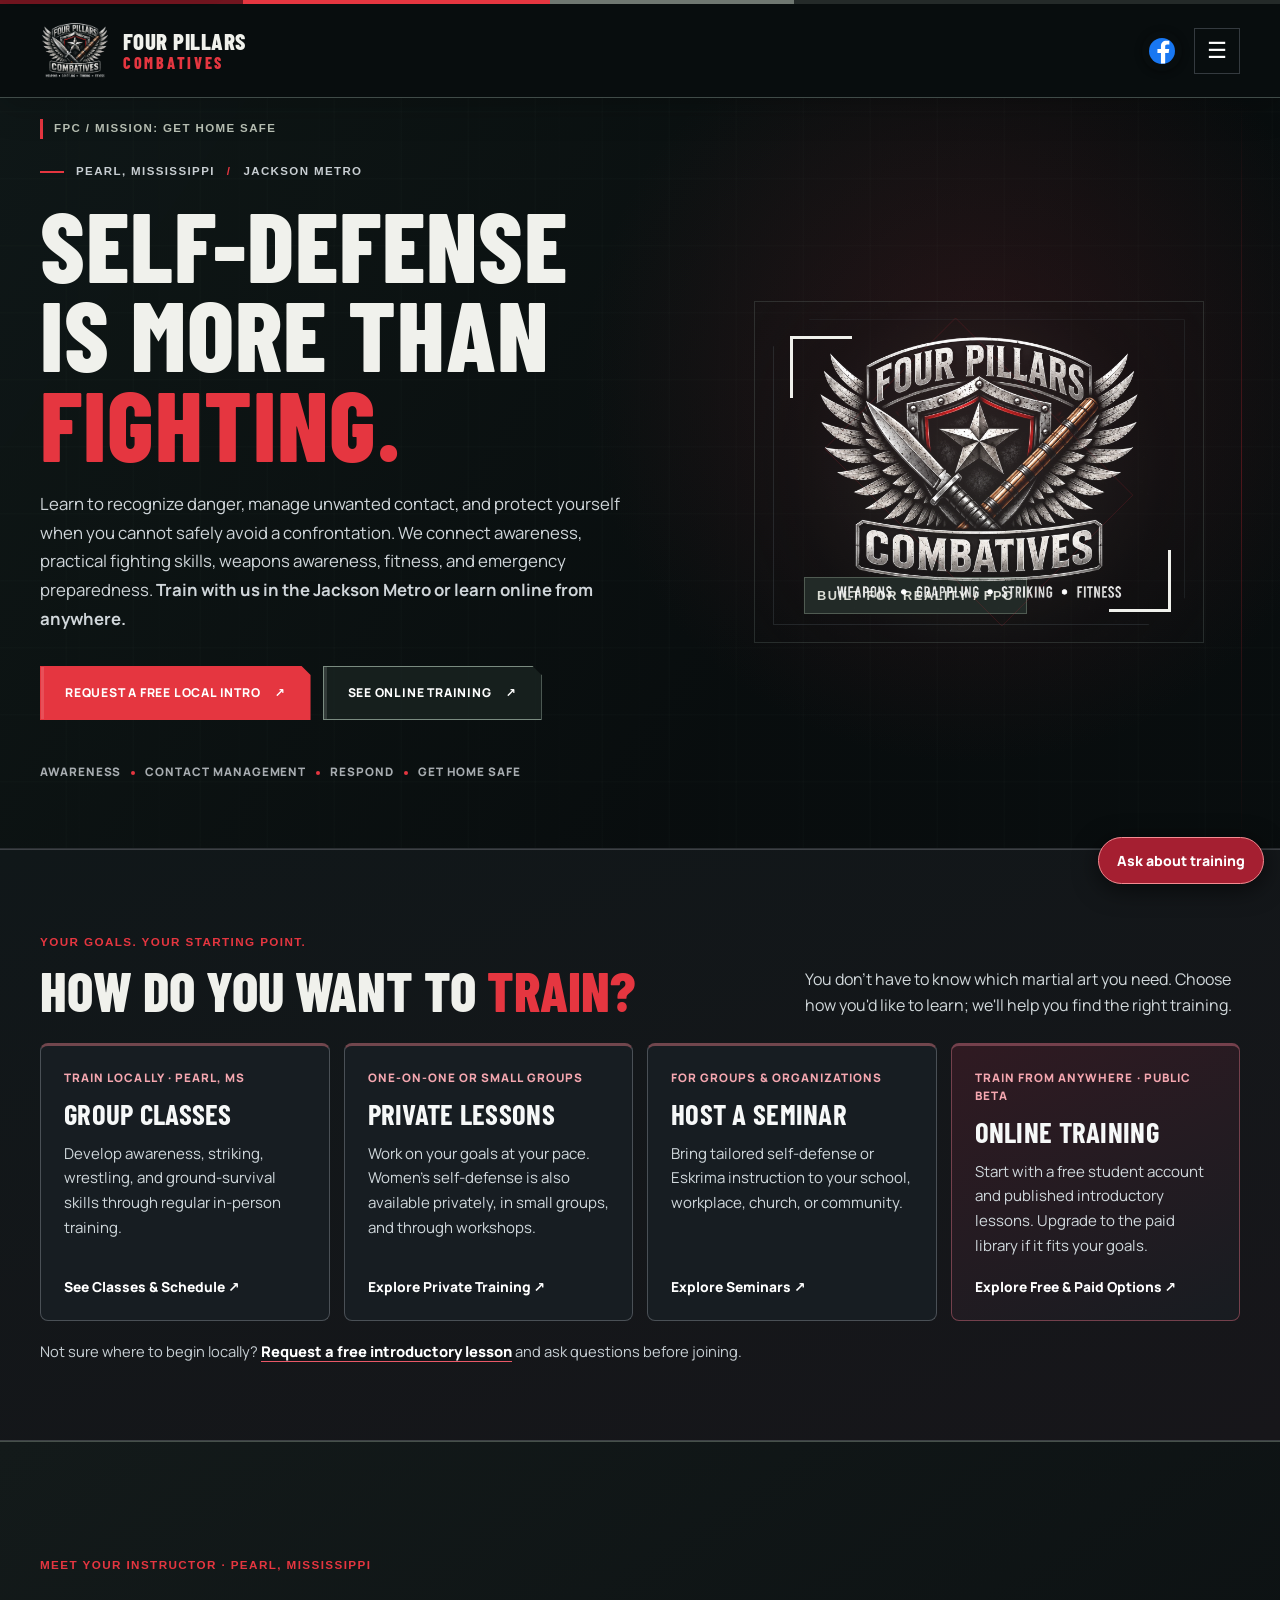
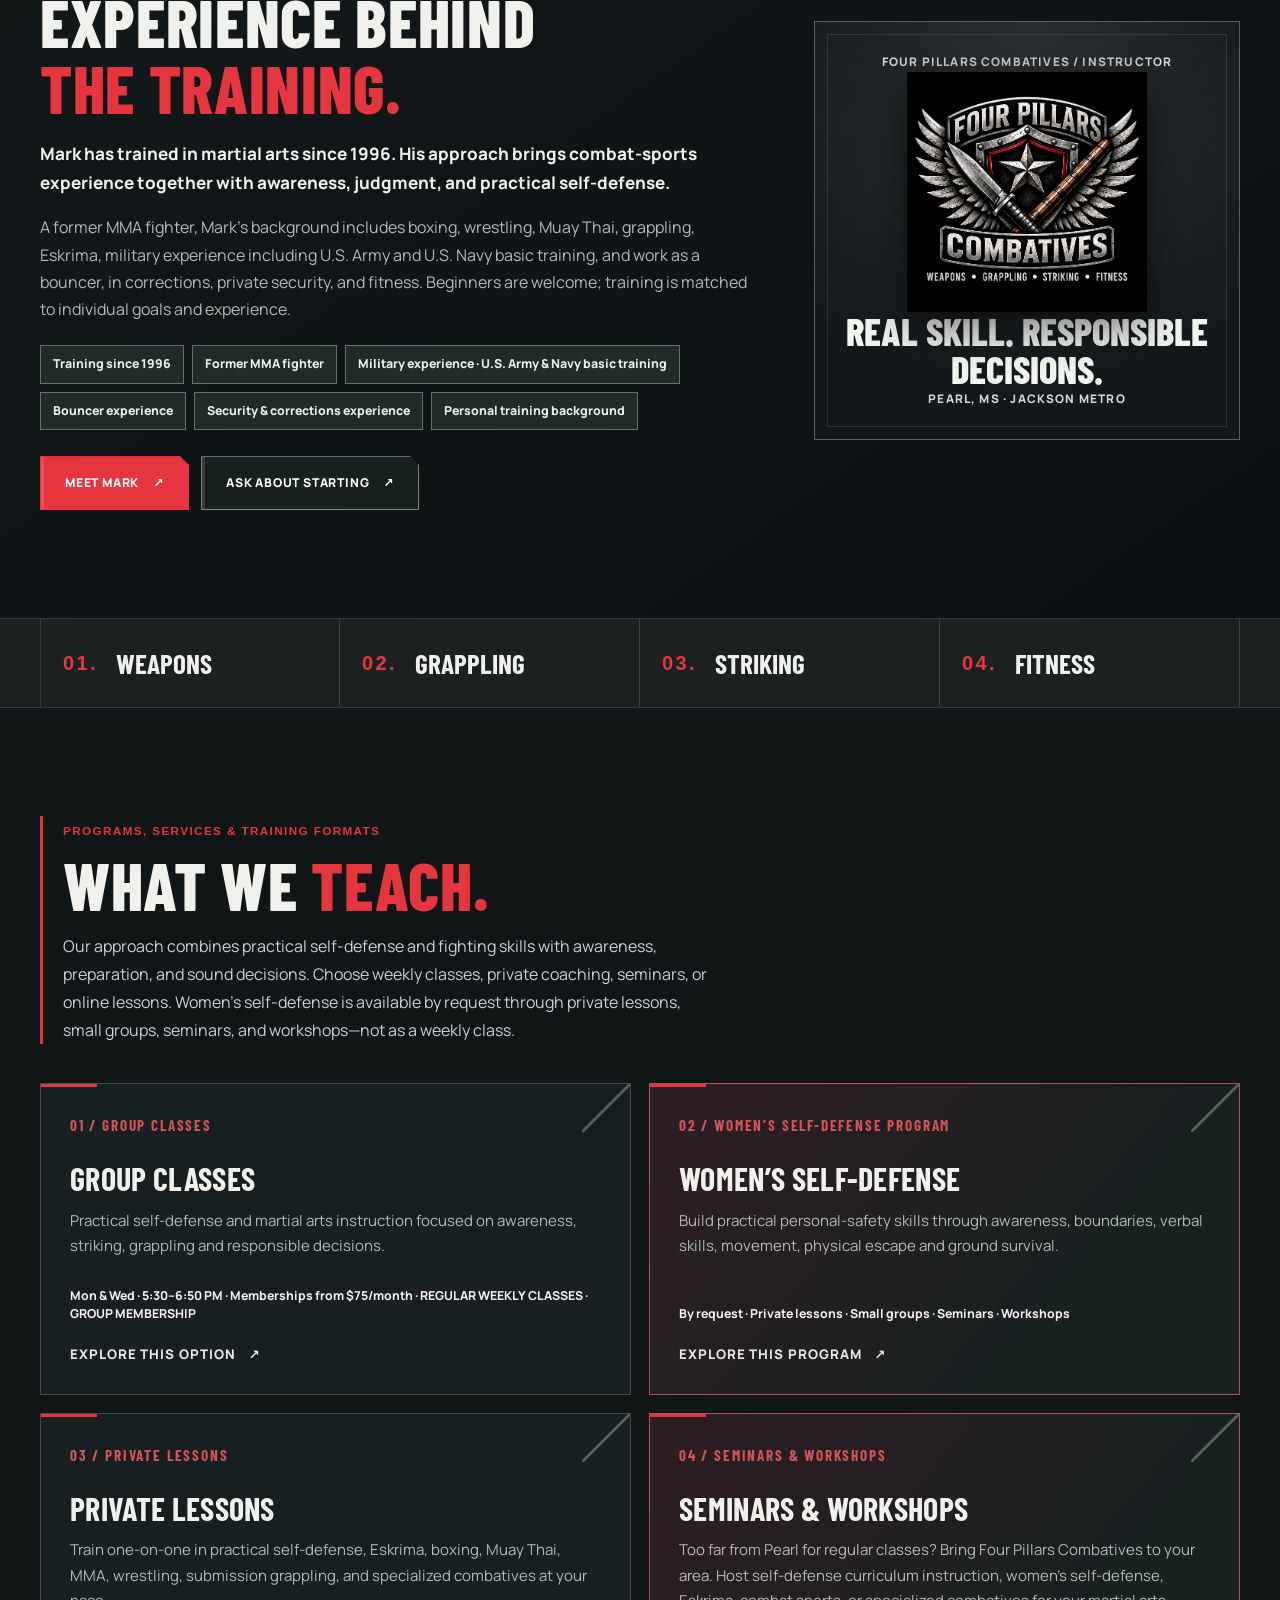
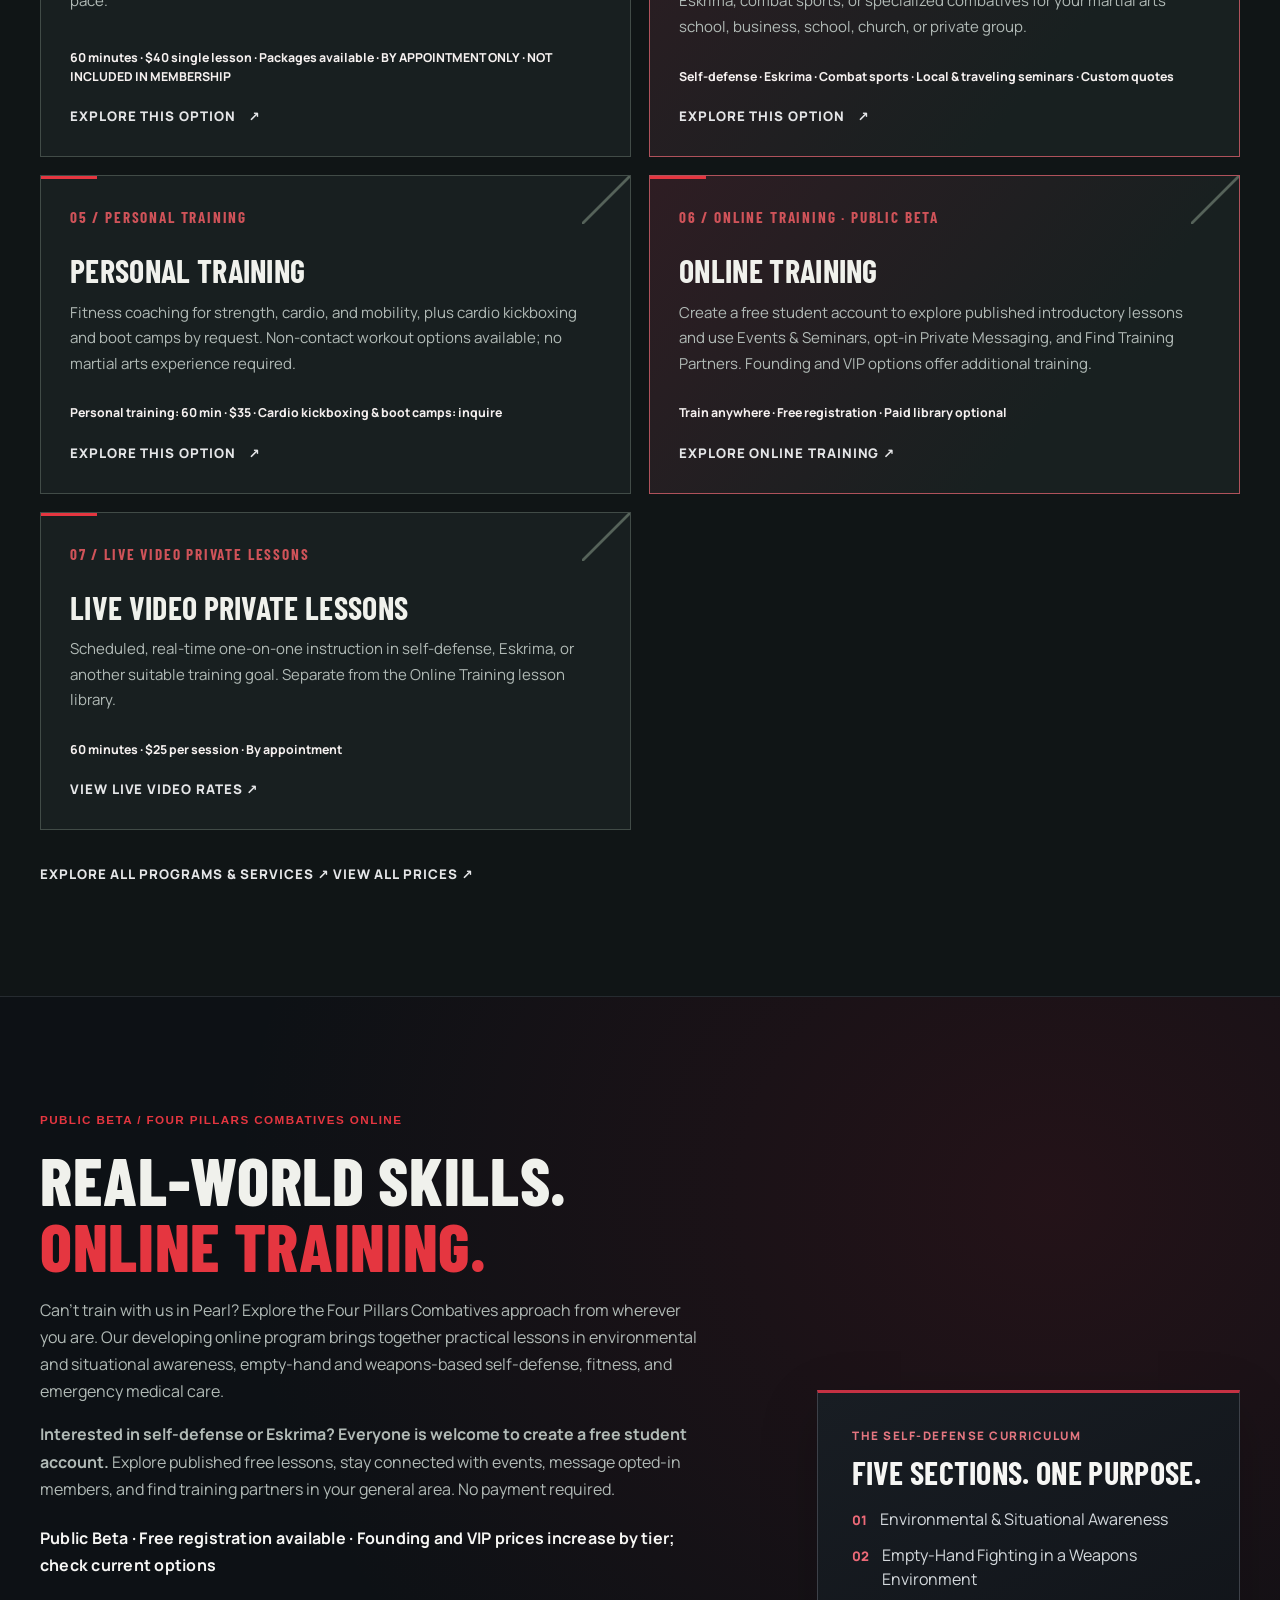
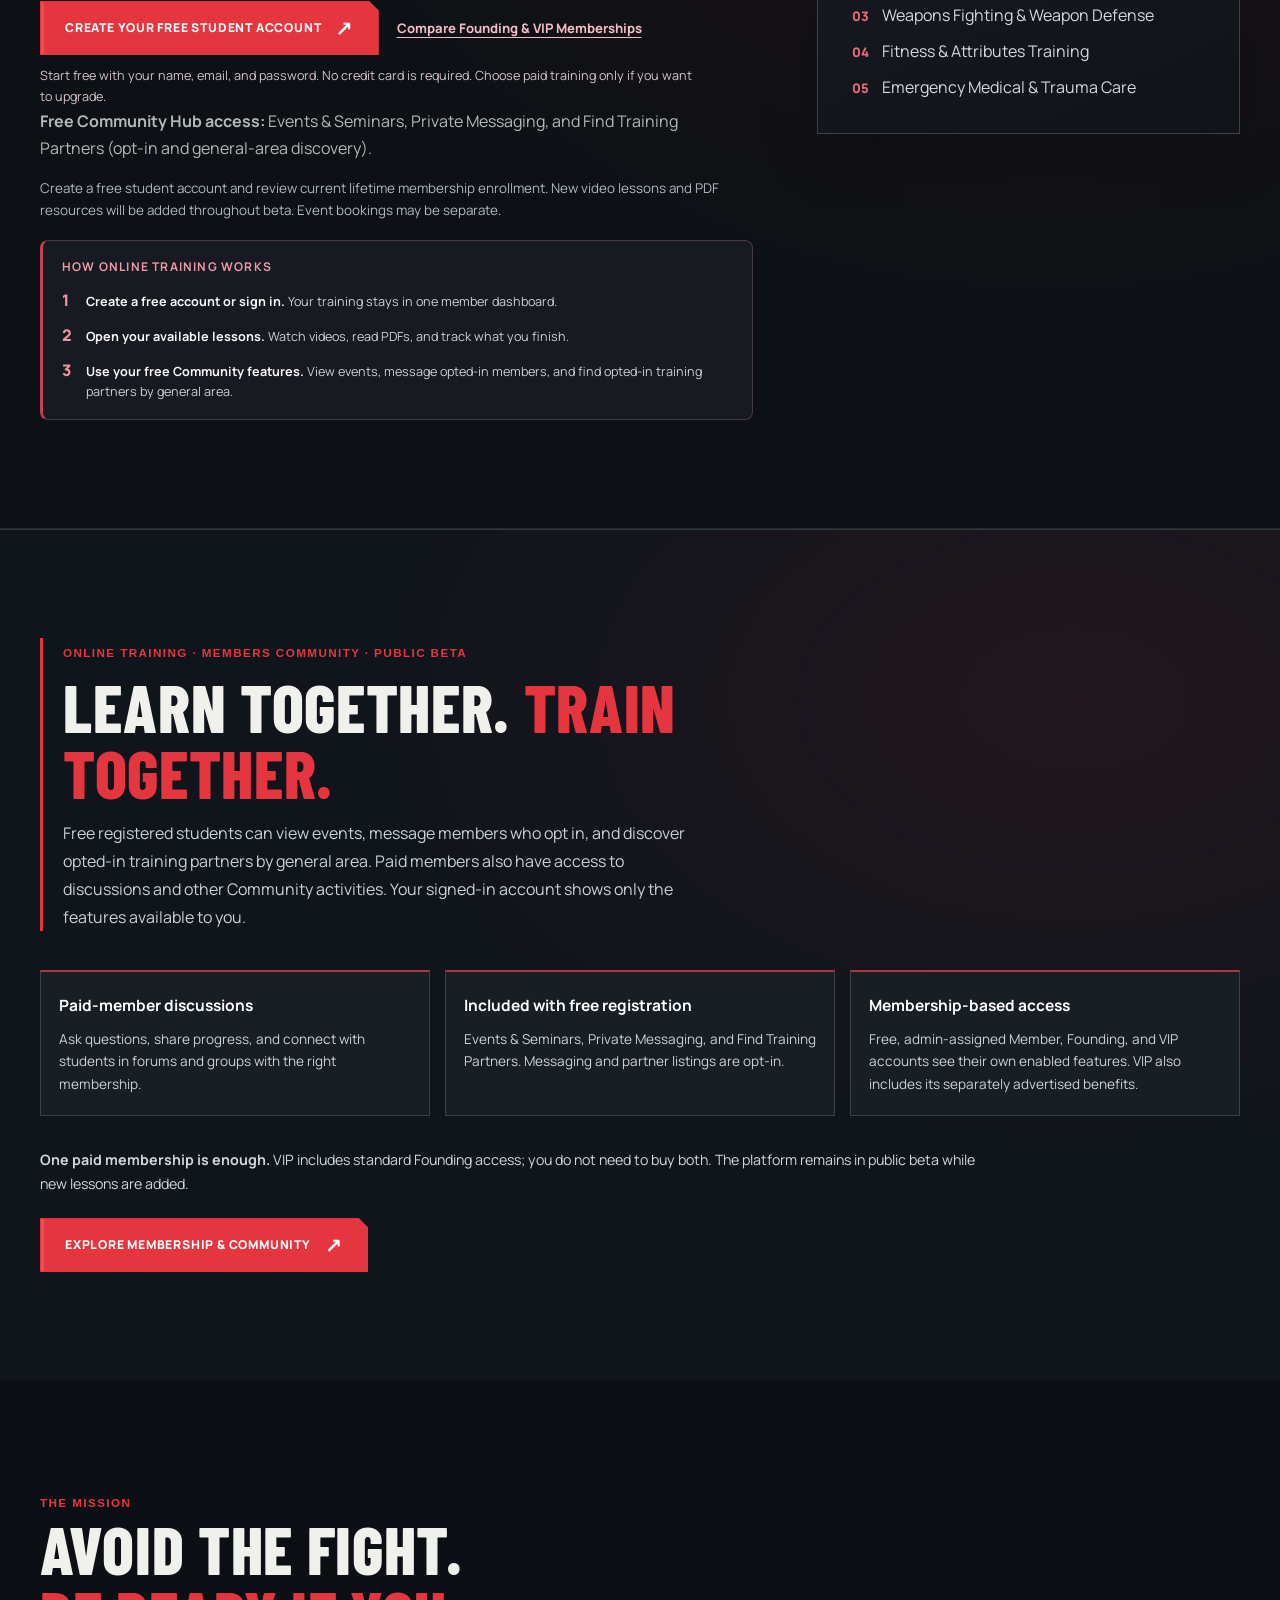
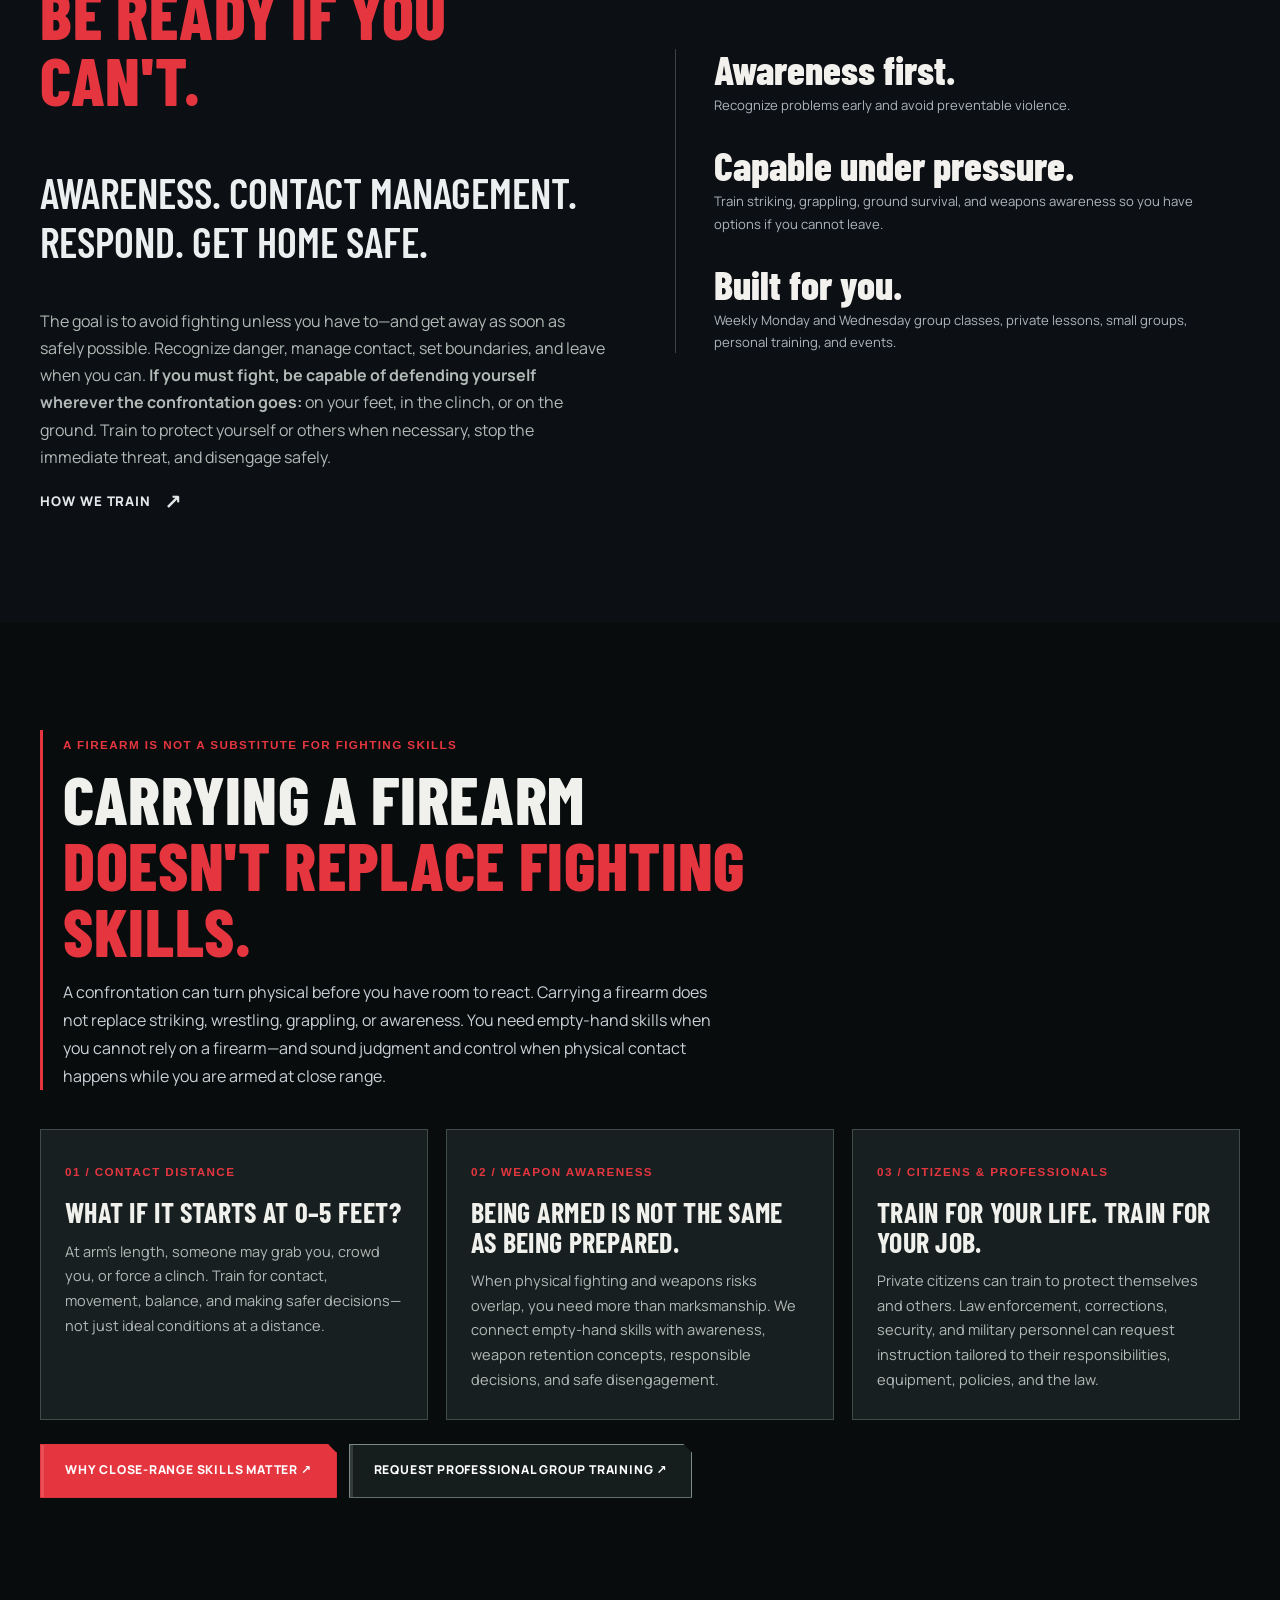
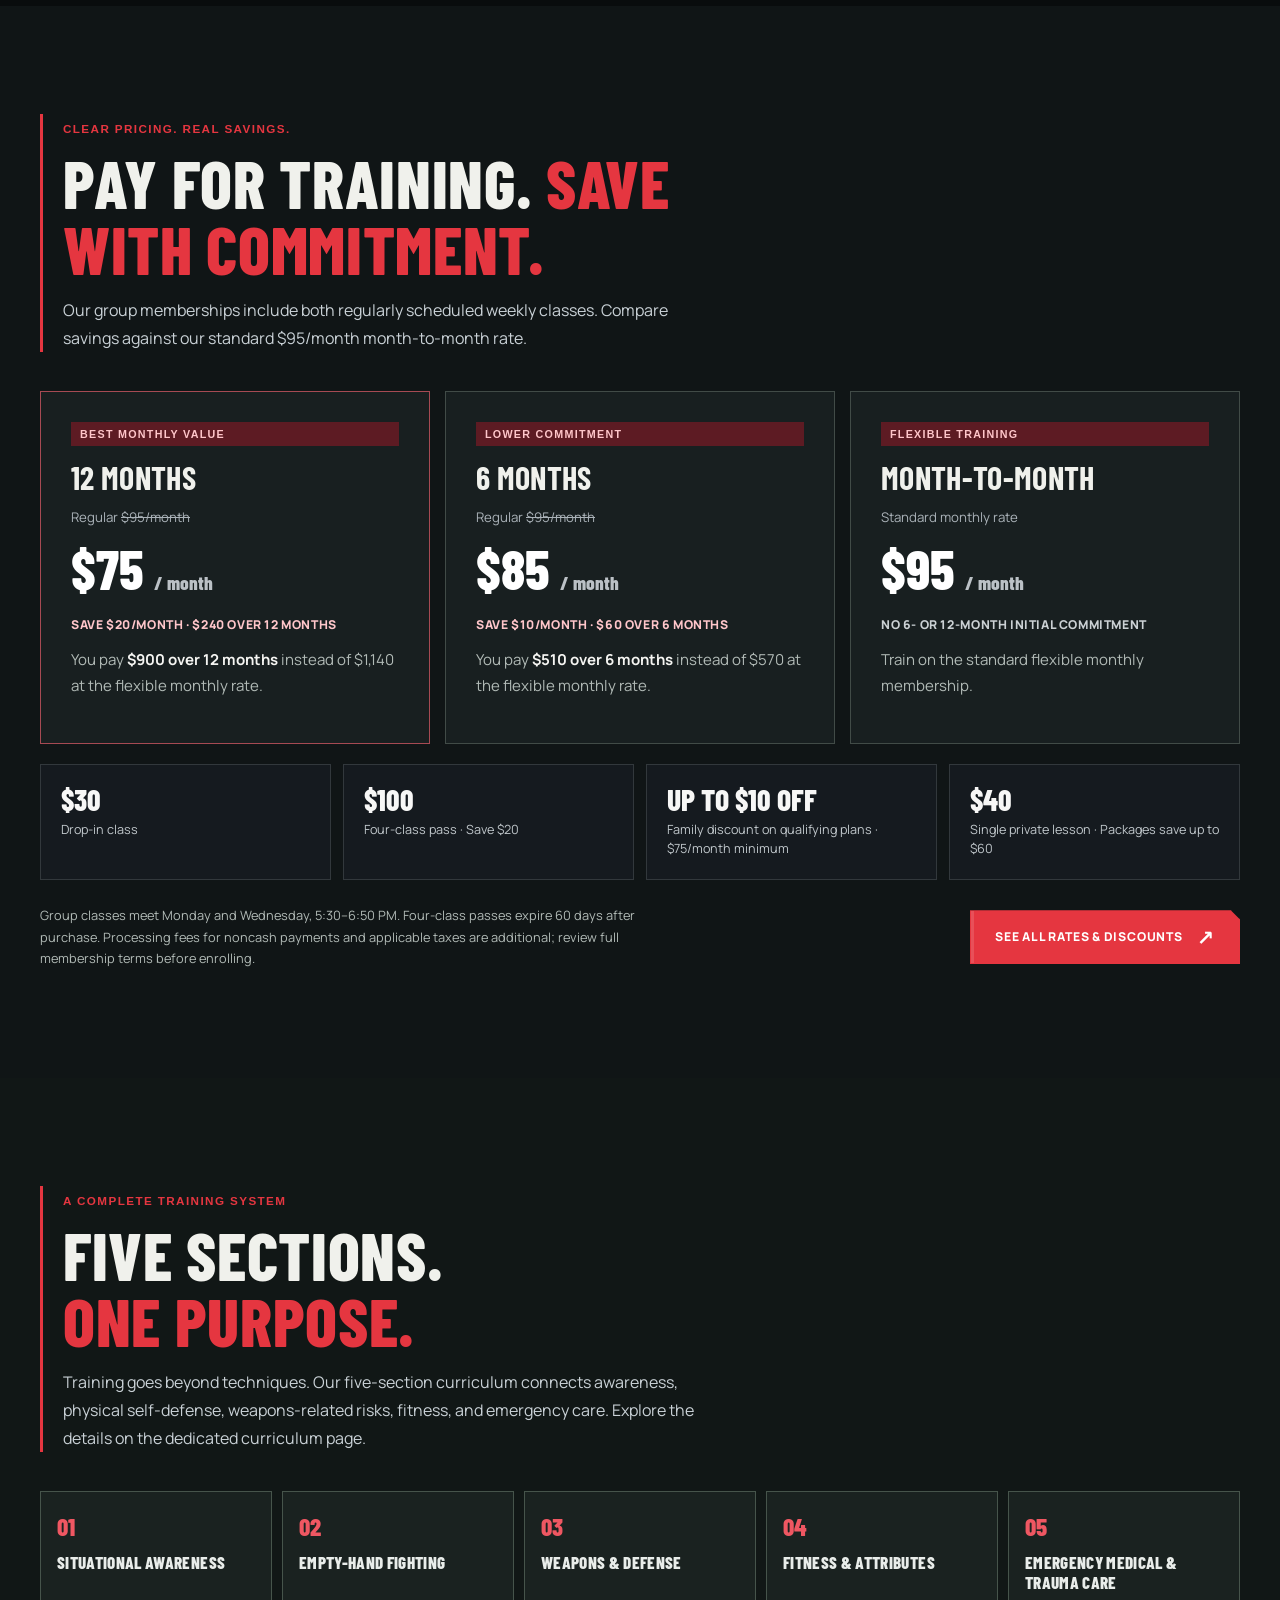
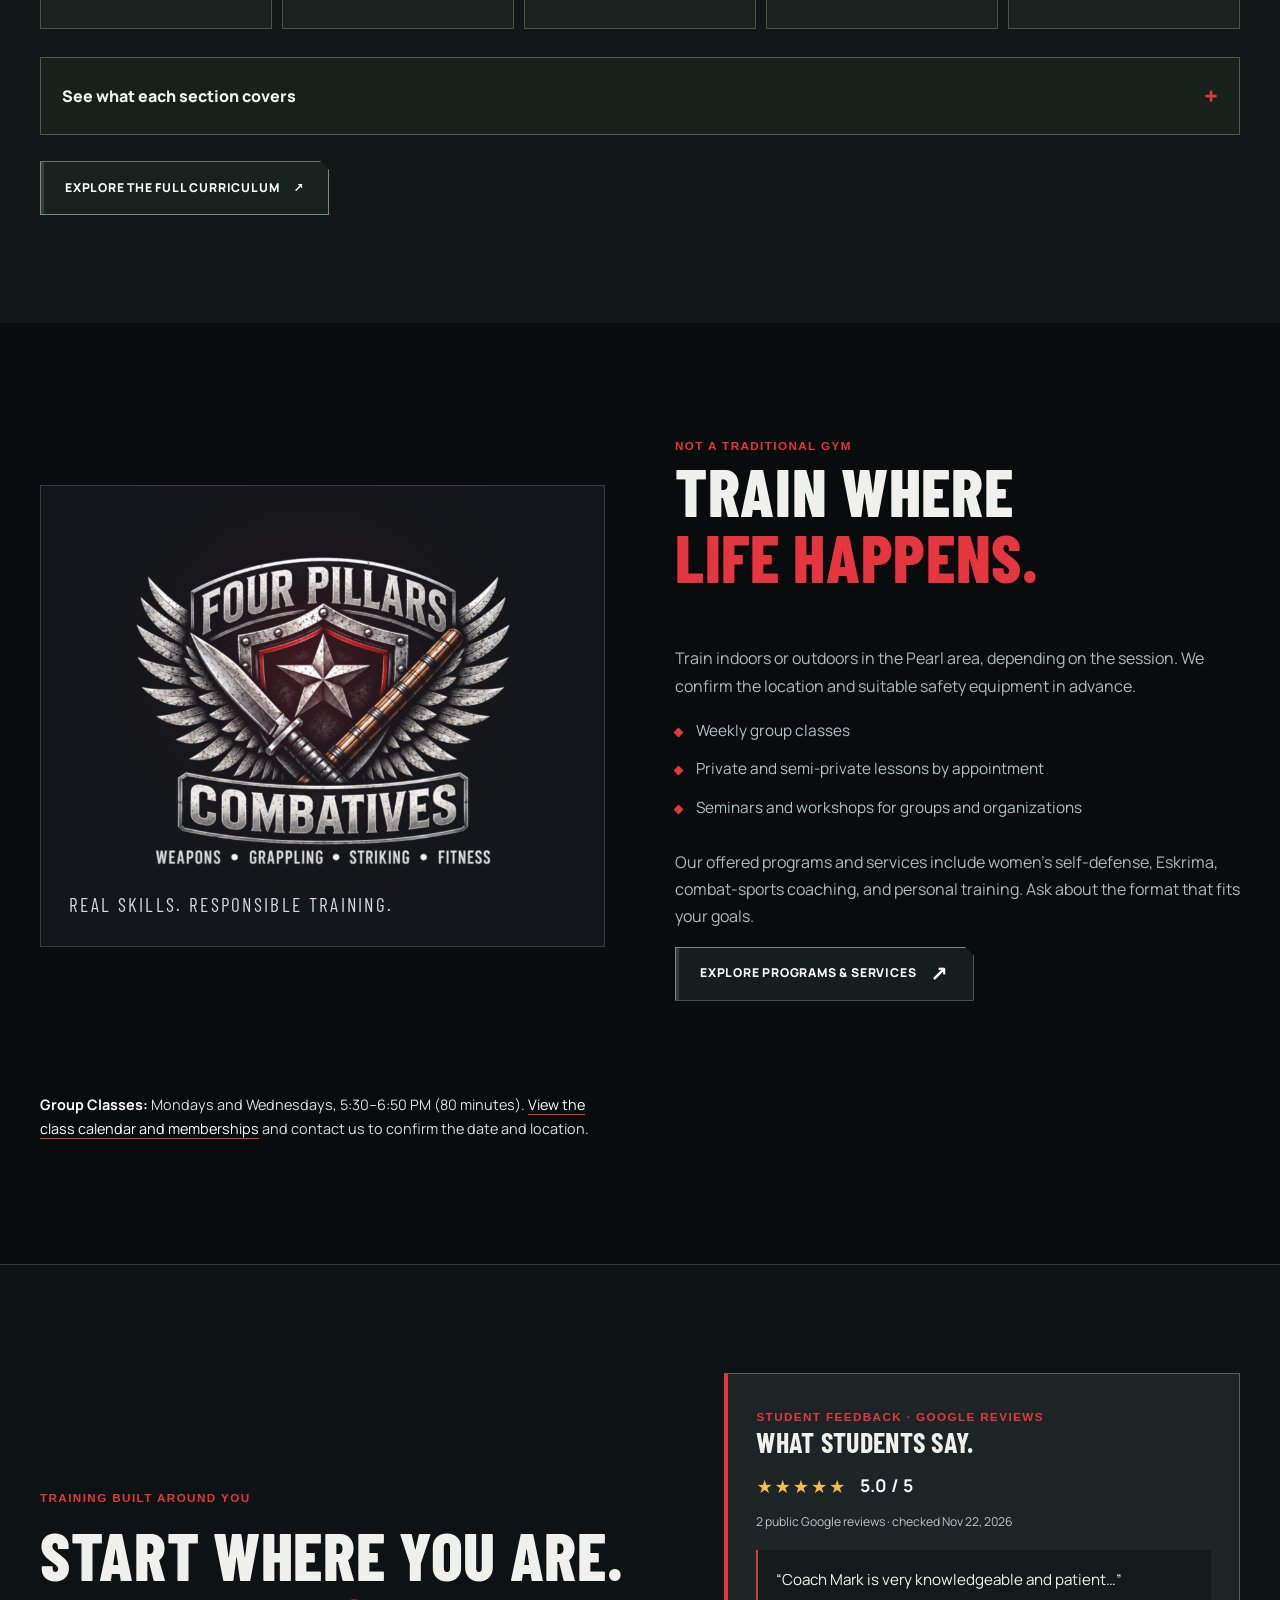
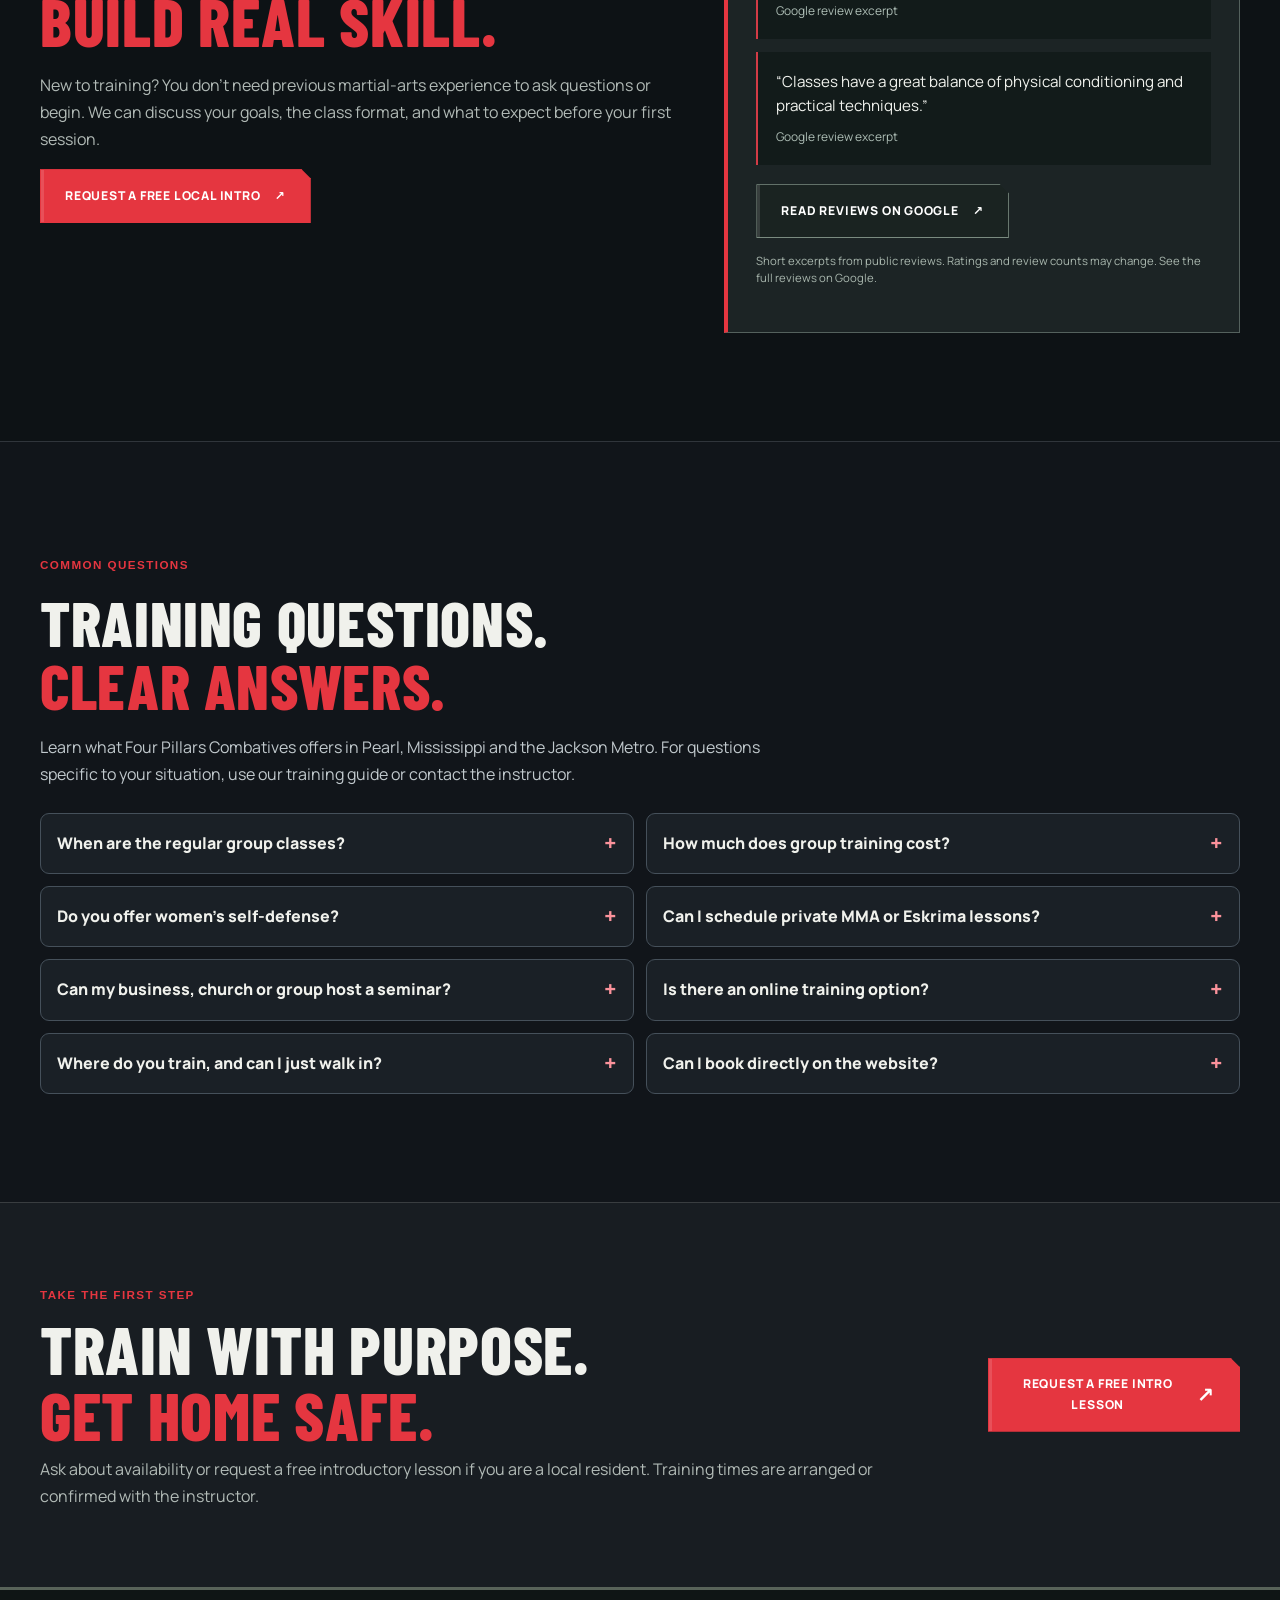
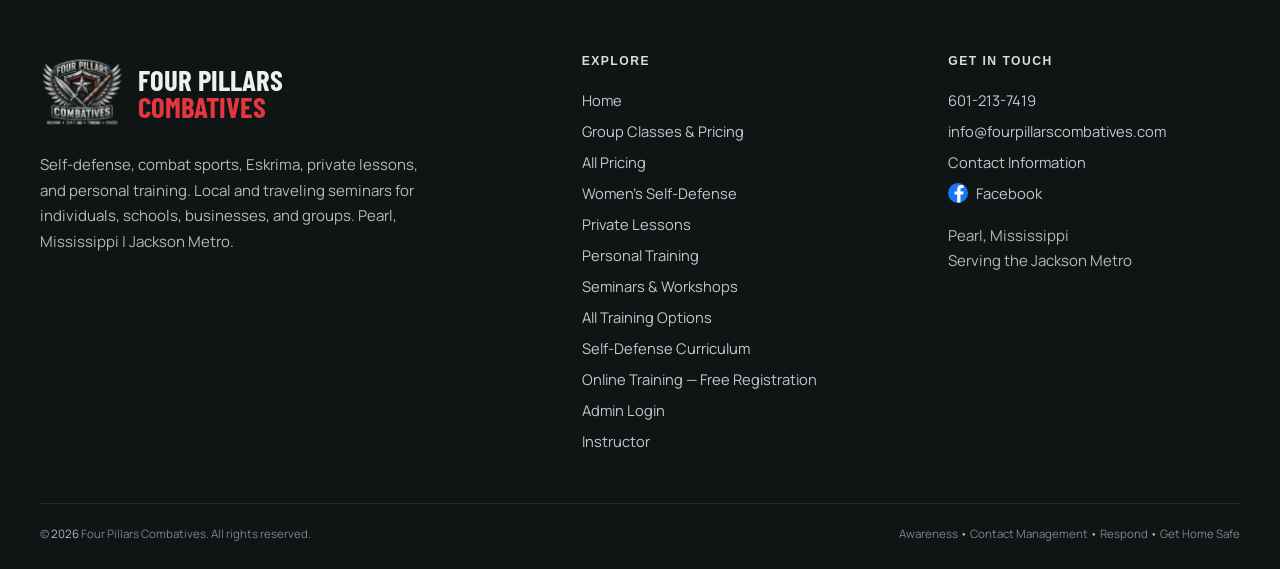
==== commit d812573f: "Highlight military and bouncer experience in instructor profile" ====
--- a/index.html
+++ b/index.html
@@ -113,8 +113,8 @@
 <section class="section home-trust" id="meet-mark" aria-labelledby="meet-mark-heading"><div class="shell home-trust-layout">
   <div><span class="eyebrow">Meet your instructor · Pearl, Mississippi</span><h2 id="meet-mark-heading">EXPERIENCE BEHIND<br/><span class="red">THE TRAINING.</span></h2>
     <p class="trust-byline">Mark has trained in martial arts since 1996. His approach brings combat-sports experience together with awareness, judgment, and practical self-defense.</p>
-    <p>A former MMA fighter, Mark's background includes boxing, wrestling, Muay Thai, grappling, Eskrima, military basic training in the U.S. Army and Navy, and work in corrections, security, and fitness. Beginners are welcome; training is matched to individual goals and experience.</p>
-    <ul class="trust-facts"><li>Training since 1996</li><li>Former MMA fighter</li><li>Security &amp; corrections experience</li><li>Personal training background</li></ul>
+    <p>A former MMA fighter, Mark's background includes boxing, wrestling, Muay Thai, grappling, Eskrima, military experience including U.S. Army and U.S. Navy basic training, and work as a bouncer, in corrections, private security, and fitness. Beginners are welcome; training is matched to individual goals and experience.</p>
+    <ul class="trust-facts"><li>Training since 1996</li><li>Former MMA fighter</li><li>Military experience · U.S. Army &amp; Navy basic training</li><li>Bouncer experience</li><li>Security &amp; corrections experience</li><li>Personal training background</li></ul>
     <div class="trust-actions"><a class="btn" href="/about">Meet Mark <span aria-hidden="true">↗</span></a><a class="btn btn-outline" href="/contact?service=Free+Intro+Lesson#inquire">Ask About Starting <span aria-hidden="true">↗</span></a></div>
   </div>
   <div class="home-trust-visual" aria-label="Four Pillars Combatives instructor introduction"><span>Four Pillars Combatives / Instructor</span><img src="/assets/fpc-logo.webp" alt="Four Pillars Combatives winged shield emblem" loading="lazy" width="240" height="240"/><strong>Real skill. Responsible decisions.</strong><span>Pearl, MS · Jackson Metro</span></div>
--- a/assets/site-refresh.css
+++ b/assets/site-refresh.css
@@ -47,3 +47,14 @@
 .home-curriculum-expand .training-steps-five{grid-template-columns:repeat(auto-fit,minmax(min(100%,190px),1fr))}
 .home-curriculum-expand .growth-subnote{color:#c6d2ce}
 @media(max-width:600px){.home-curriculum-expand .training-steps-five{grid-template-columns:1fr}}
+
+/* Public, attributed Google review excerpts; no invented names or ratings. */
+.google-review-rating{display:flex;align-items:center;gap:10px 13px;flex-wrap:wrap;color:#f0f2ef;margin:0 0 18px}
+.google-review-rating span{color:#f3bd4b;letter-spacing:.1em;font-size:1.14rem;white-space:nowrap}
+.google-review-rating strong{color:#f8f8f6;font-size:1.1rem}
+.google-review-rating small{flex-basis:100%;color:#bbc8c0;font-size:.76rem}
+.google-review-quotes{display:grid;gap:13px;margin:0 0 19px}
+.google-review-quotes figure{margin:0;padding:18px;background:#121b1a;border-left:2px solid #d33b46}
+.google-review-quotes blockquote{margin:0;color:#f0f2ed;font-size:.95rem;line-height:1.6}
+.google-review-quotes figcaption{color:#adbdb5;font-size:.75rem;margin-top:8px}
+.google-review-disclaimer{font-size:.71rem;margin:14px 0 0;color:#a9b7ae;line-height:1.5}
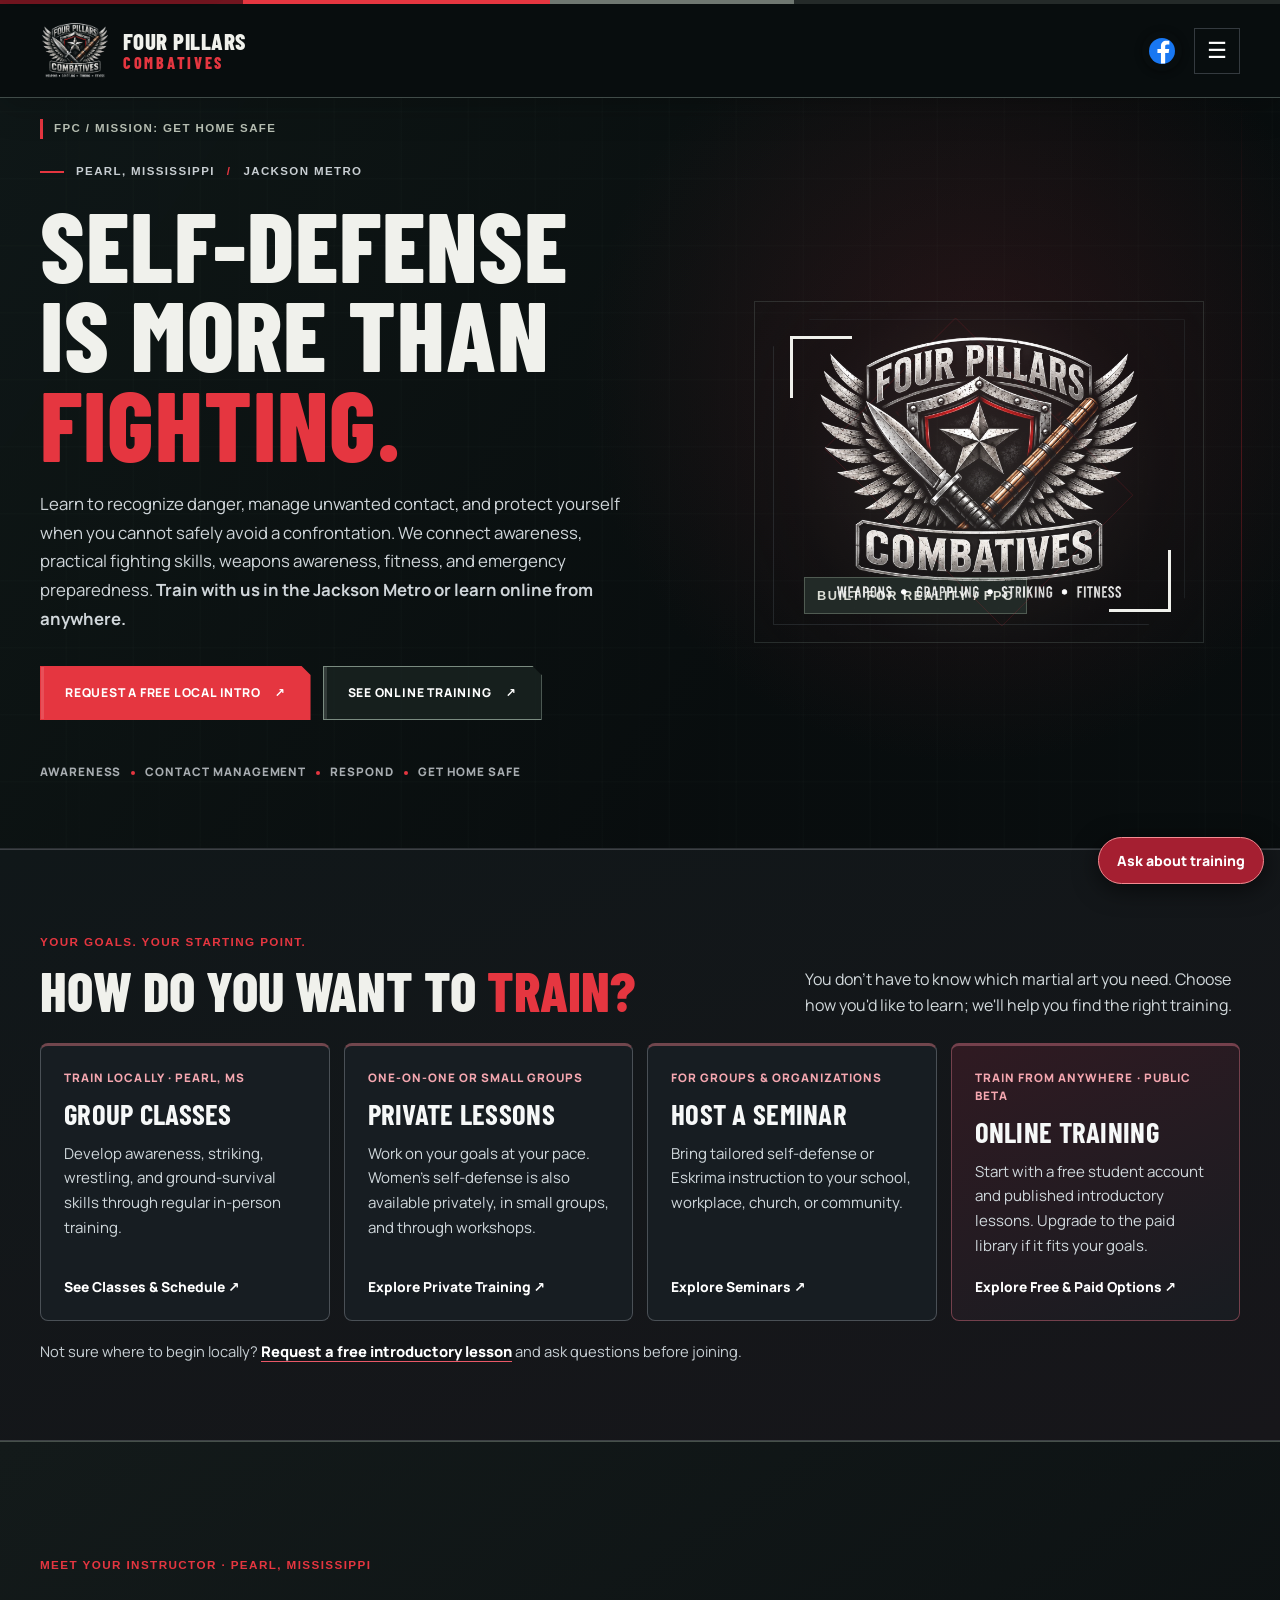
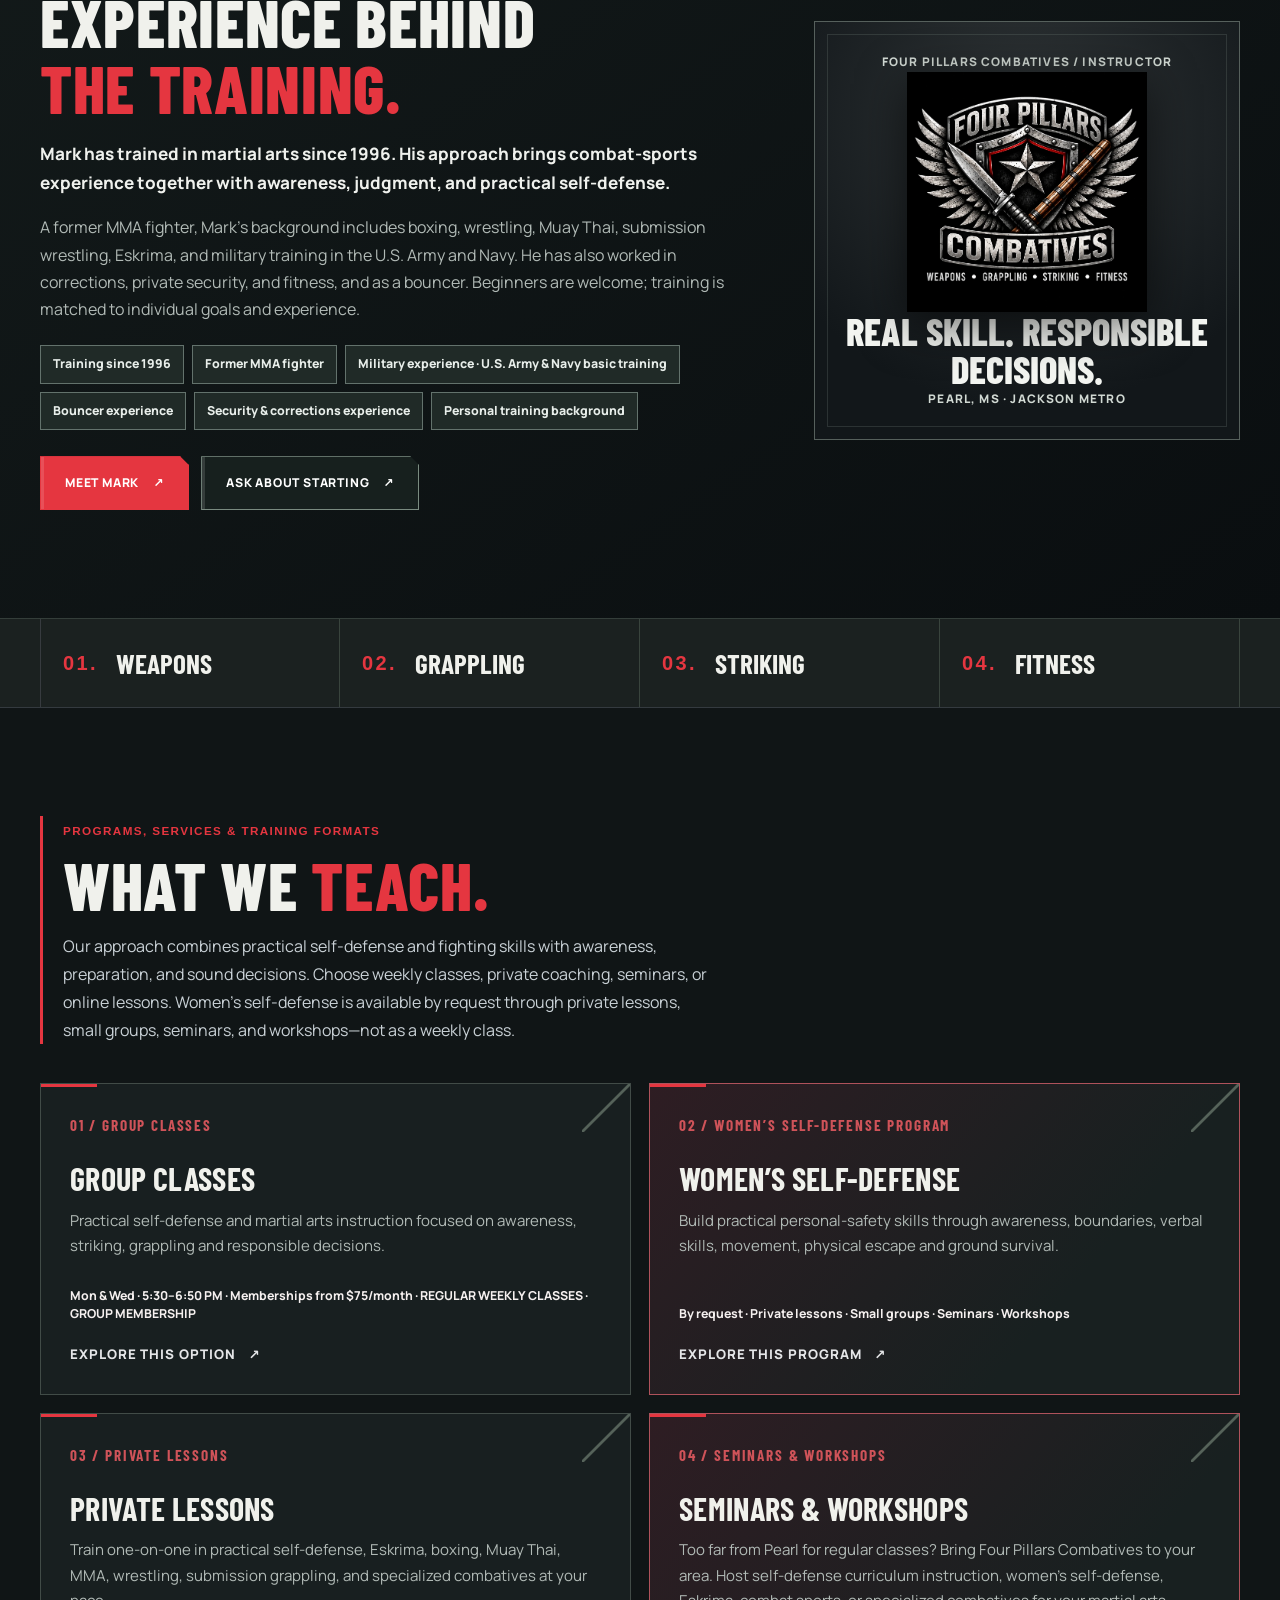
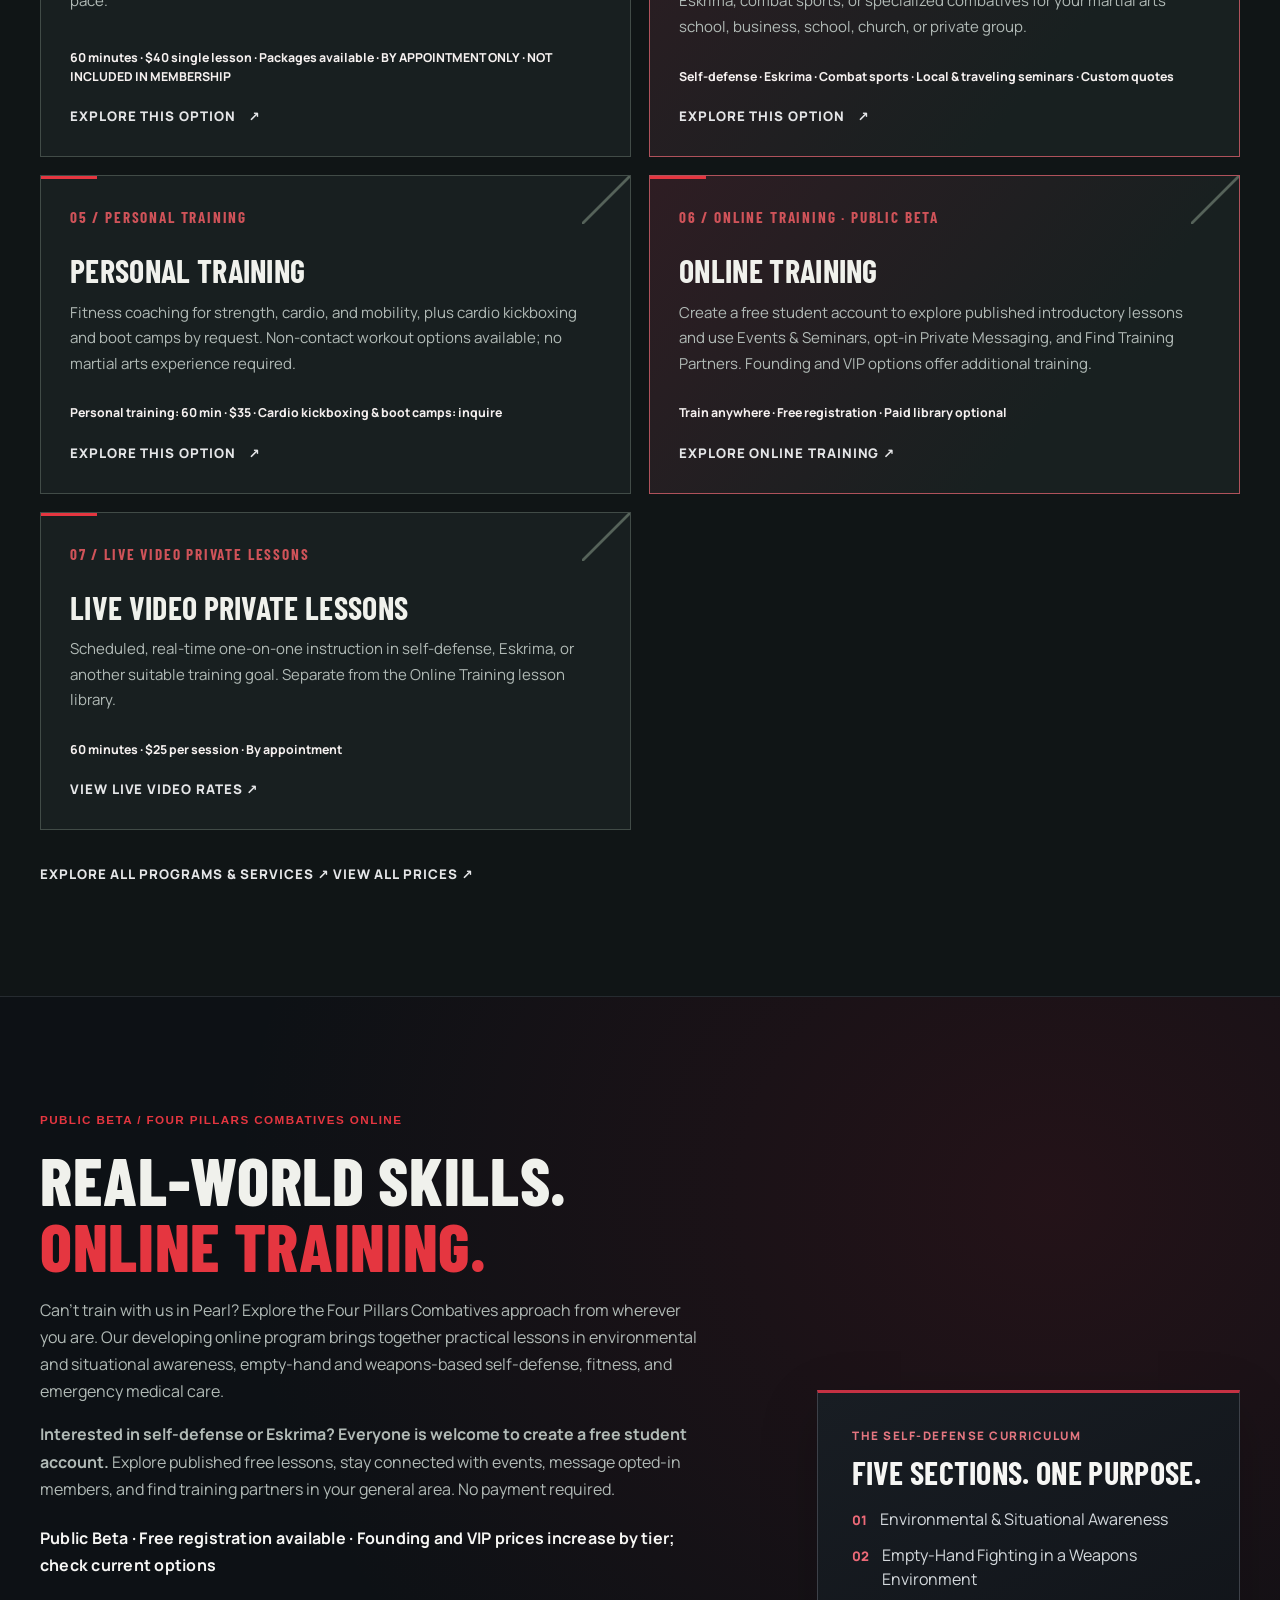
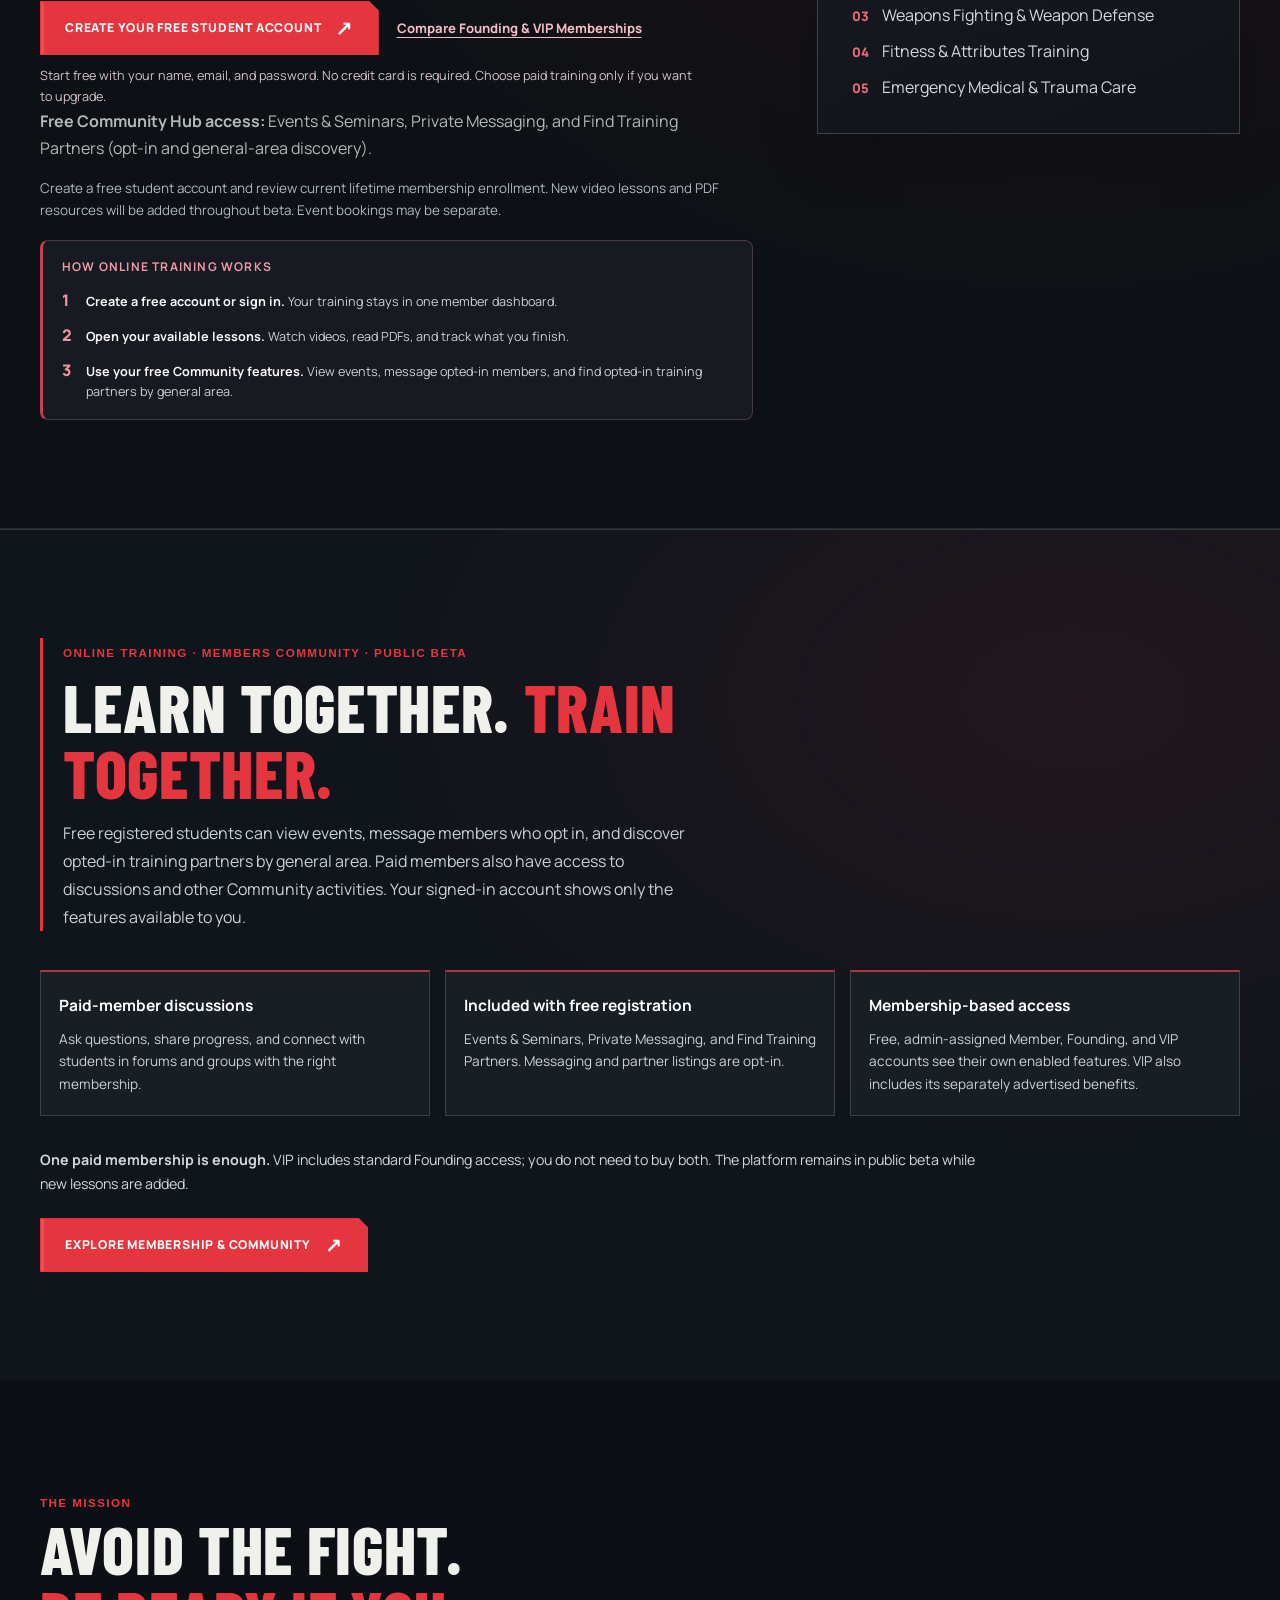
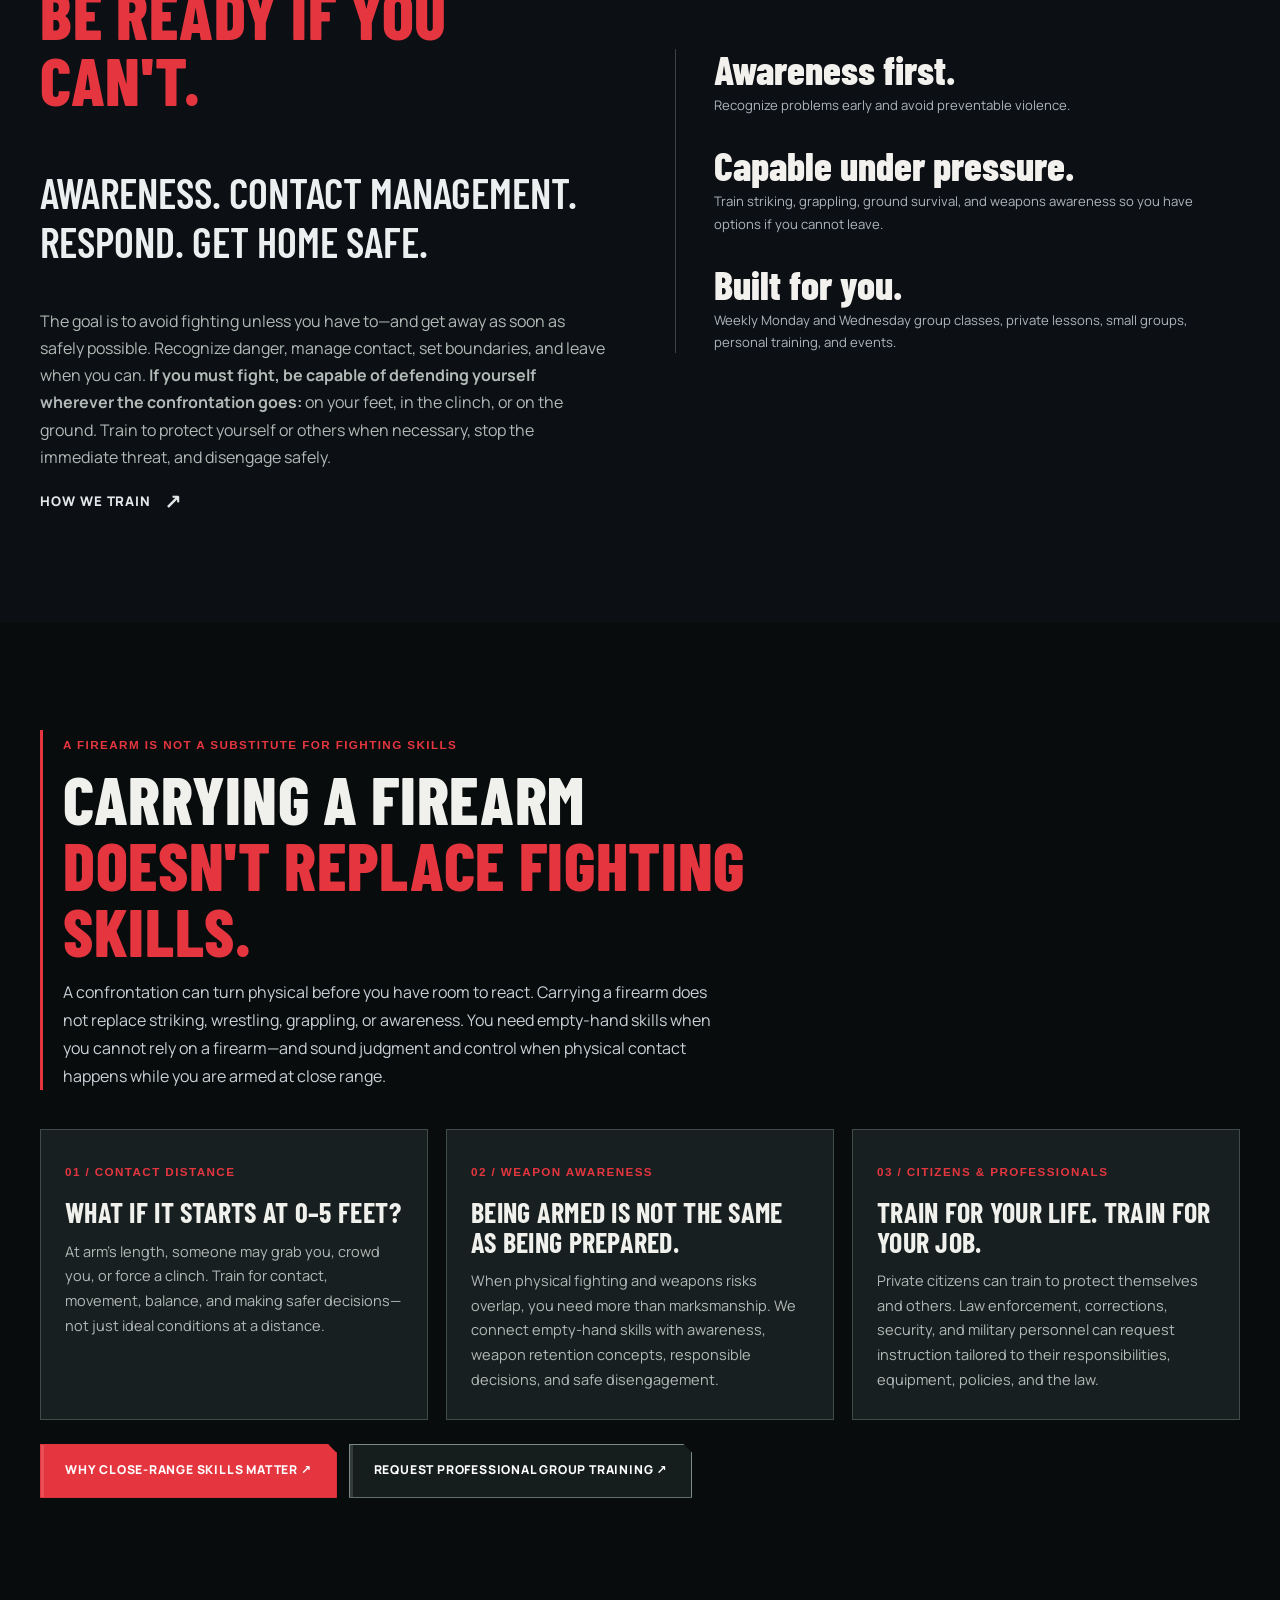
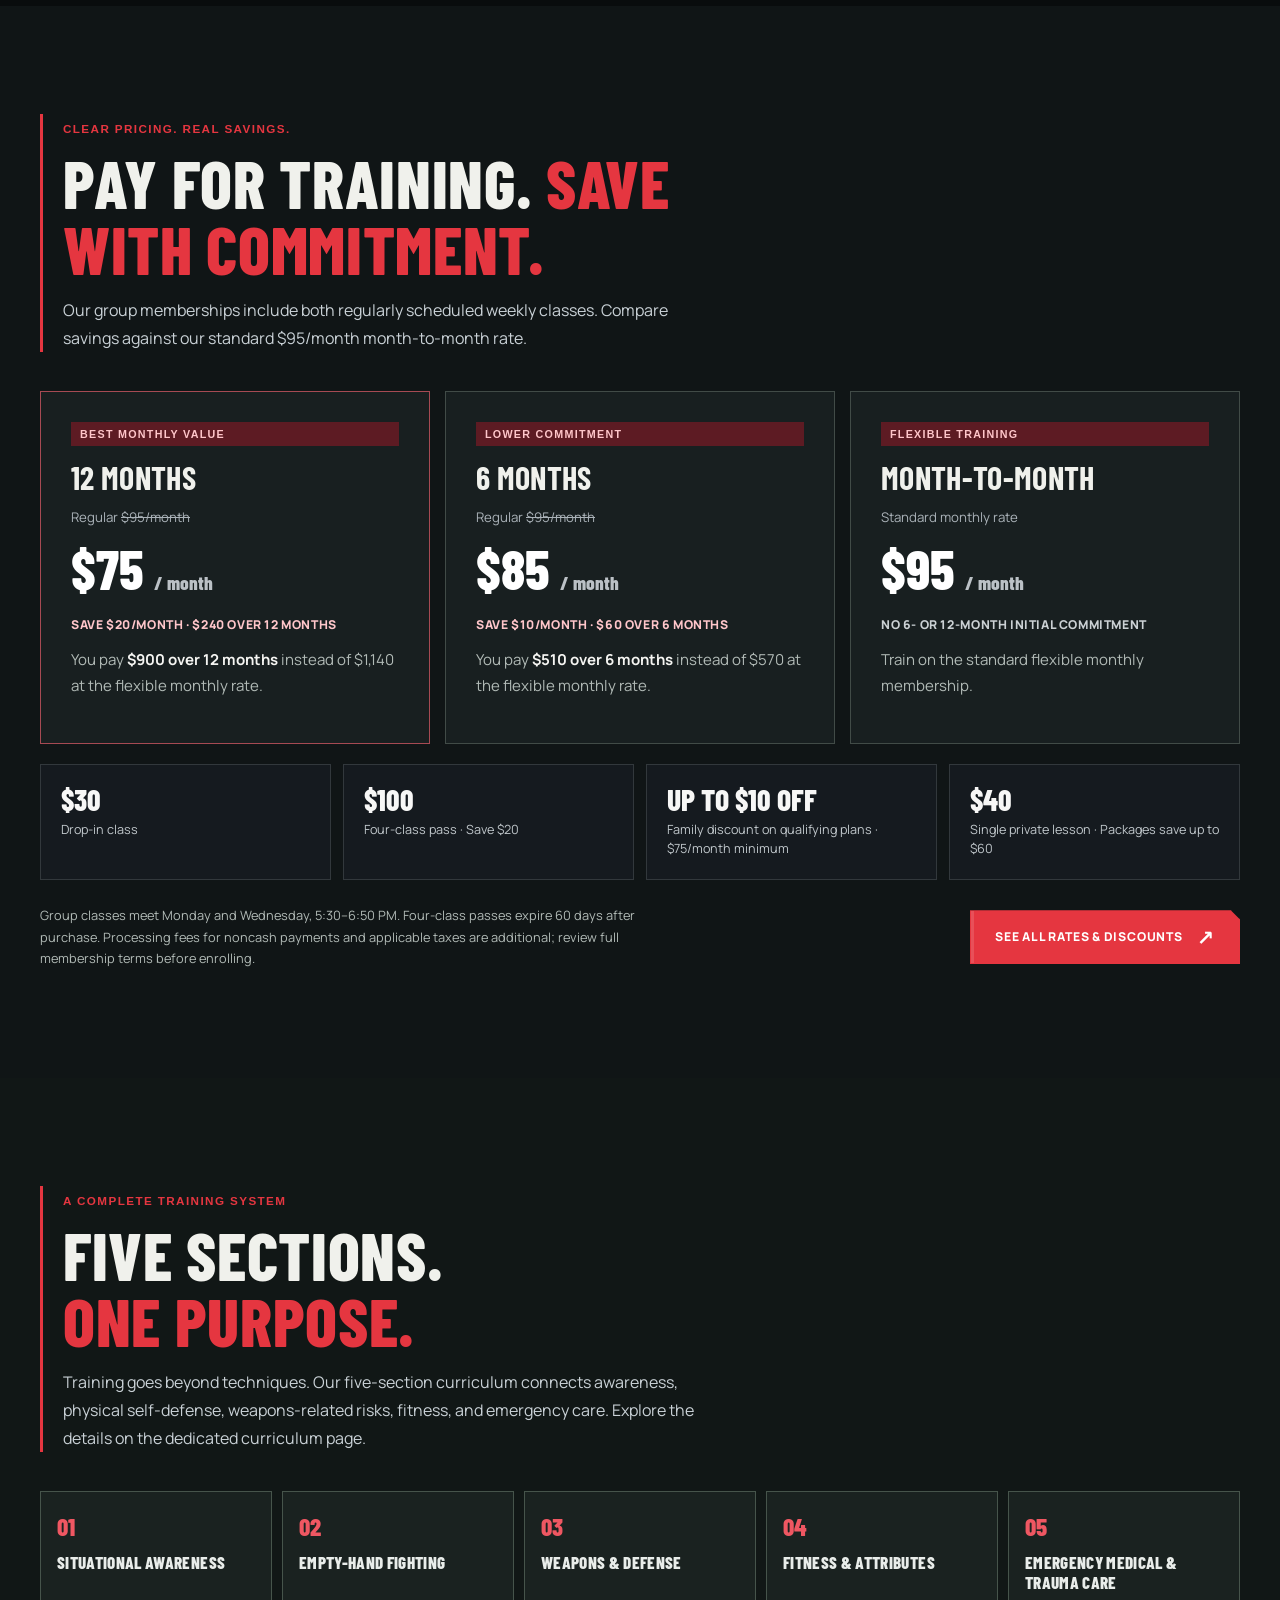
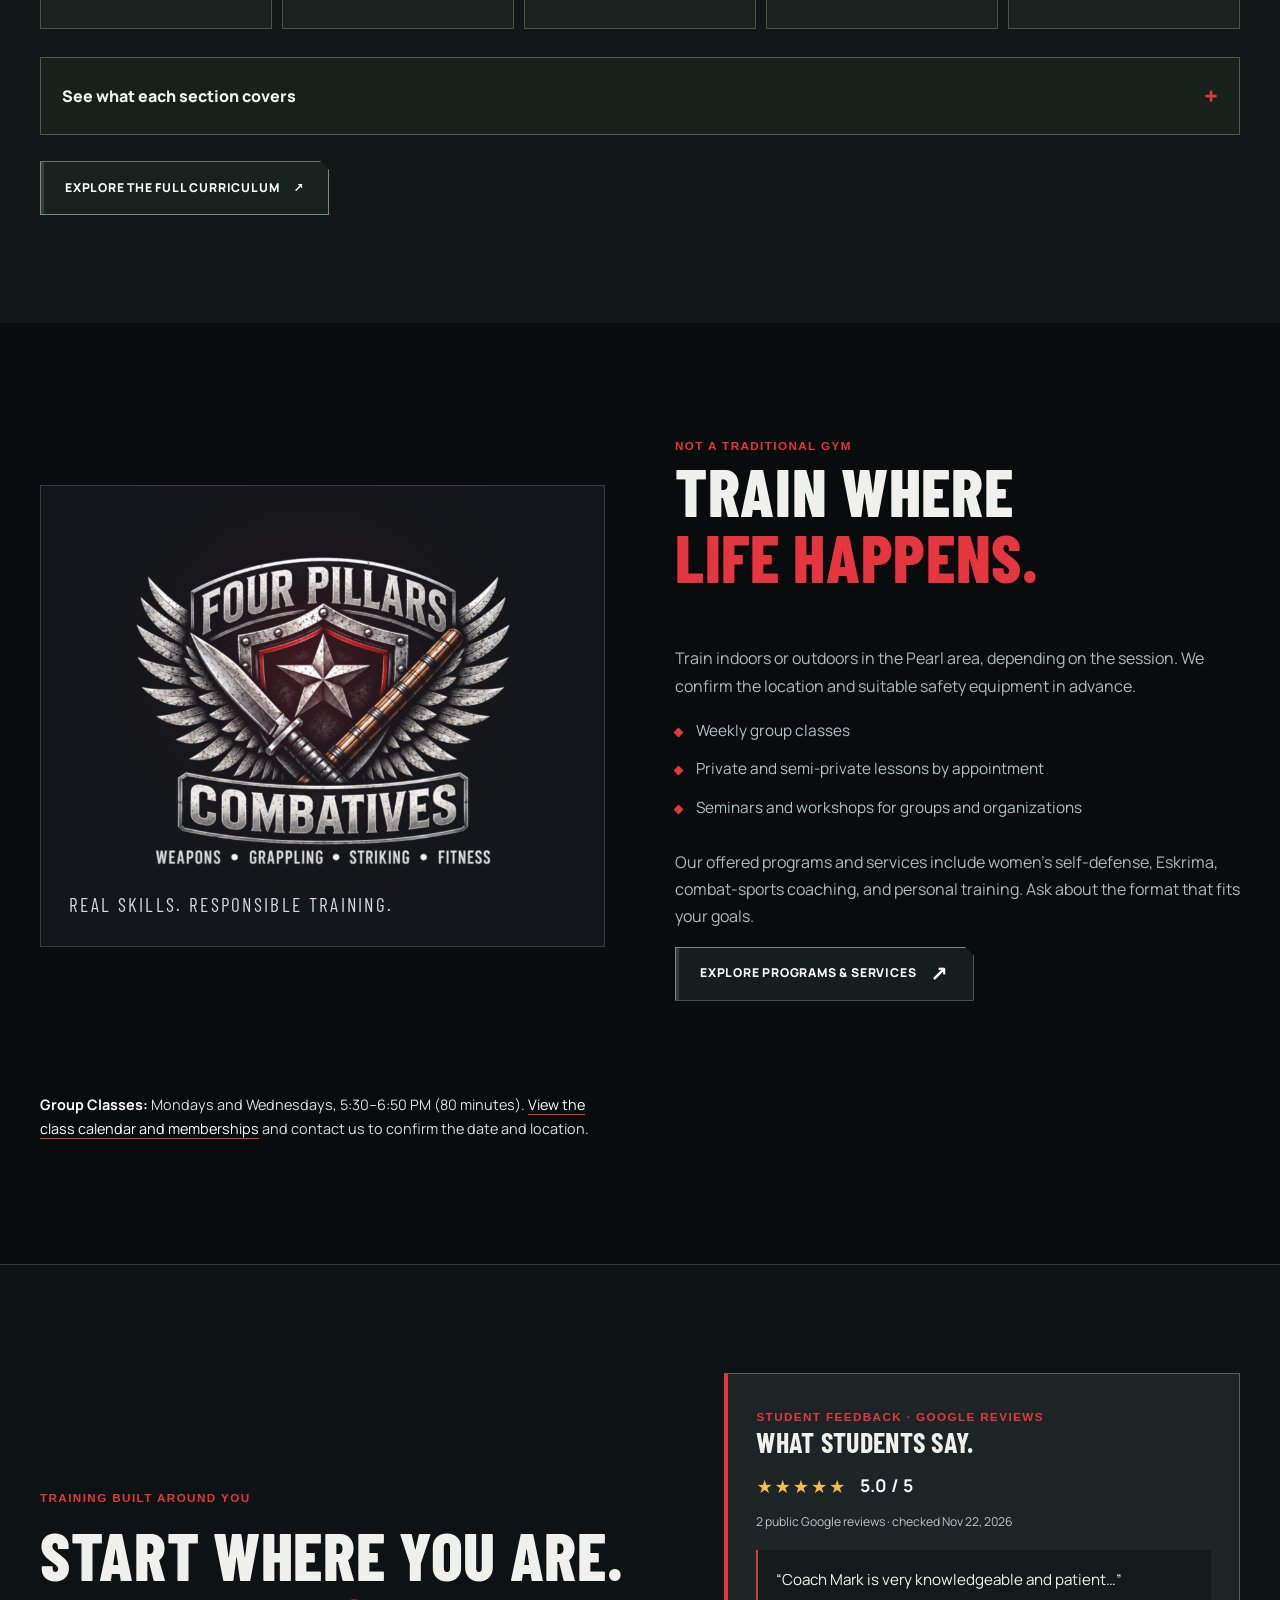
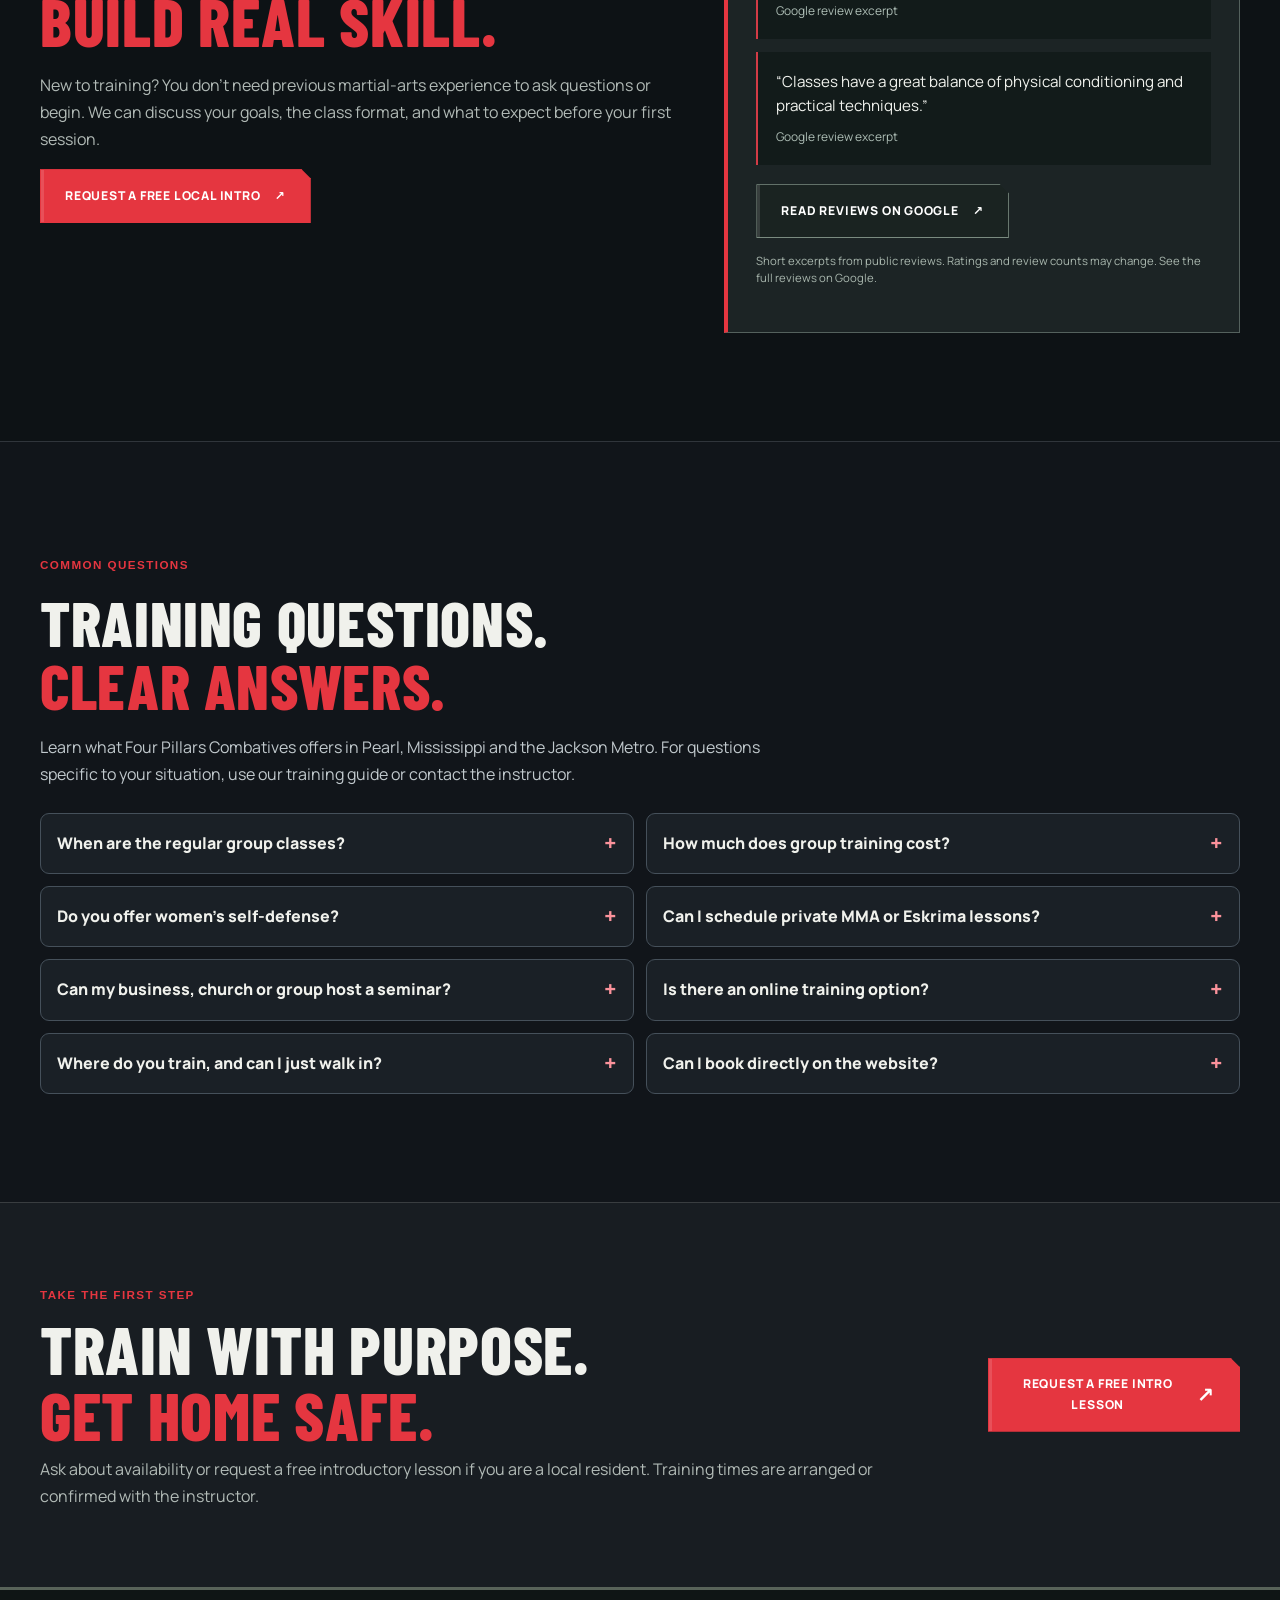
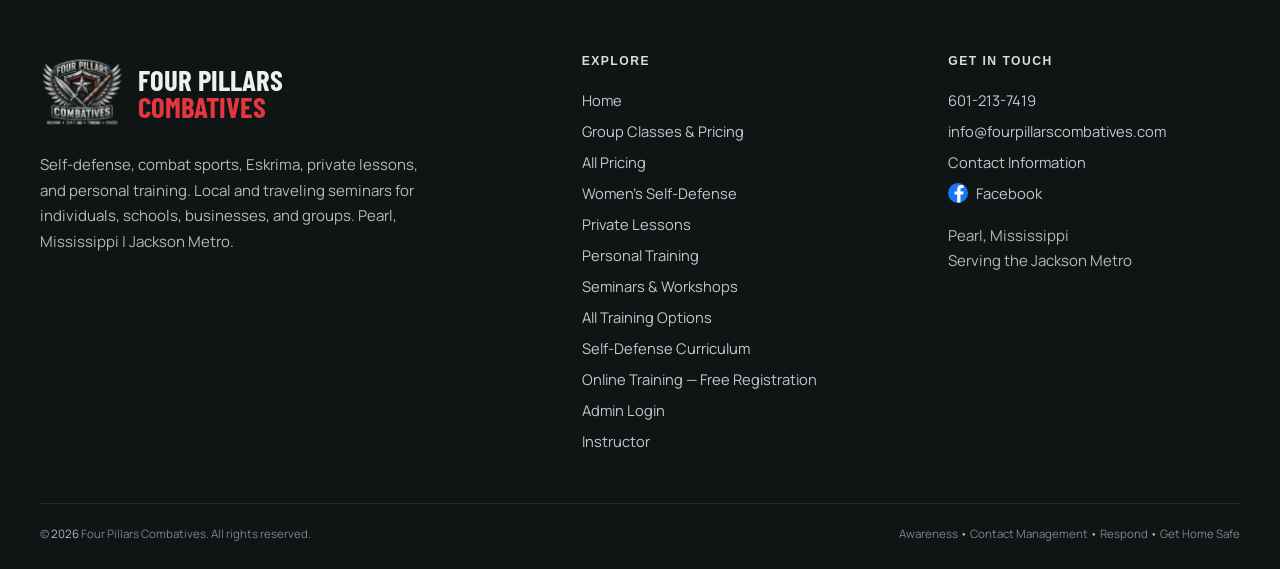
==== commit a25a6519: "Use instructor's preferred training and professional experience wording" ====
--- a/index.html
+++ b/index.html
@@ -113,7 +113,7 @@
 <section class="section home-trust" id="meet-mark" aria-labelledby="meet-mark-heading"><div class="shell home-trust-layout">
   <div><span class="eyebrow">Meet your instructor · Pearl, Mississippi</span><h2 id="meet-mark-heading">EXPERIENCE BEHIND<br/><span class="red">THE TRAINING.</span></h2>
     <p class="trust-byline">Mark has trained in martial arts since 1996. His approach brings combat-sports experience together with awareness, judgment, and practical self-defense.</p>
-    <p>A former MMA fighter, Mark's background includes boxing, wrestling, Muay Thai, grappling, Eskrima, military experience including U.S. Army and U.S. Navy basic training, and work as a bouncer, in corrections, private security, and fitness. Beginners are welcome; training is matched to individual goals and experience.</p>
+    <p>A former MMA fighter, Mark's background includes boxing, wrestling, Muay Thai, submission wrestling, Eskrima, and military training in the U.S. Army and Navy. He has also worked in corrections, private security, and fitness, and as a bouncer. Beginners are welcome; training is matched to individual goals and experience.</p>
     <ul class="trust-facts"><li>Training since 1996</li><li>Former MMA fighter</li><li>Military experience · U.S. Army &amp; Navy basic training</li><li>Bouncer experience</li><li>Security &amp; corrections experience</li><li>Personal training background</li></ul>
     <div class="trust-actions"><a class="btn" href="/about">Meet Mark <span aria-hidden="true">↗</span></a><a class="btn btn-outline" href="/contact?service=Free+Intro+Lesson#inquire">Ask About Starting <span aria-hidden="true">↗</span></a></div>
   </div>
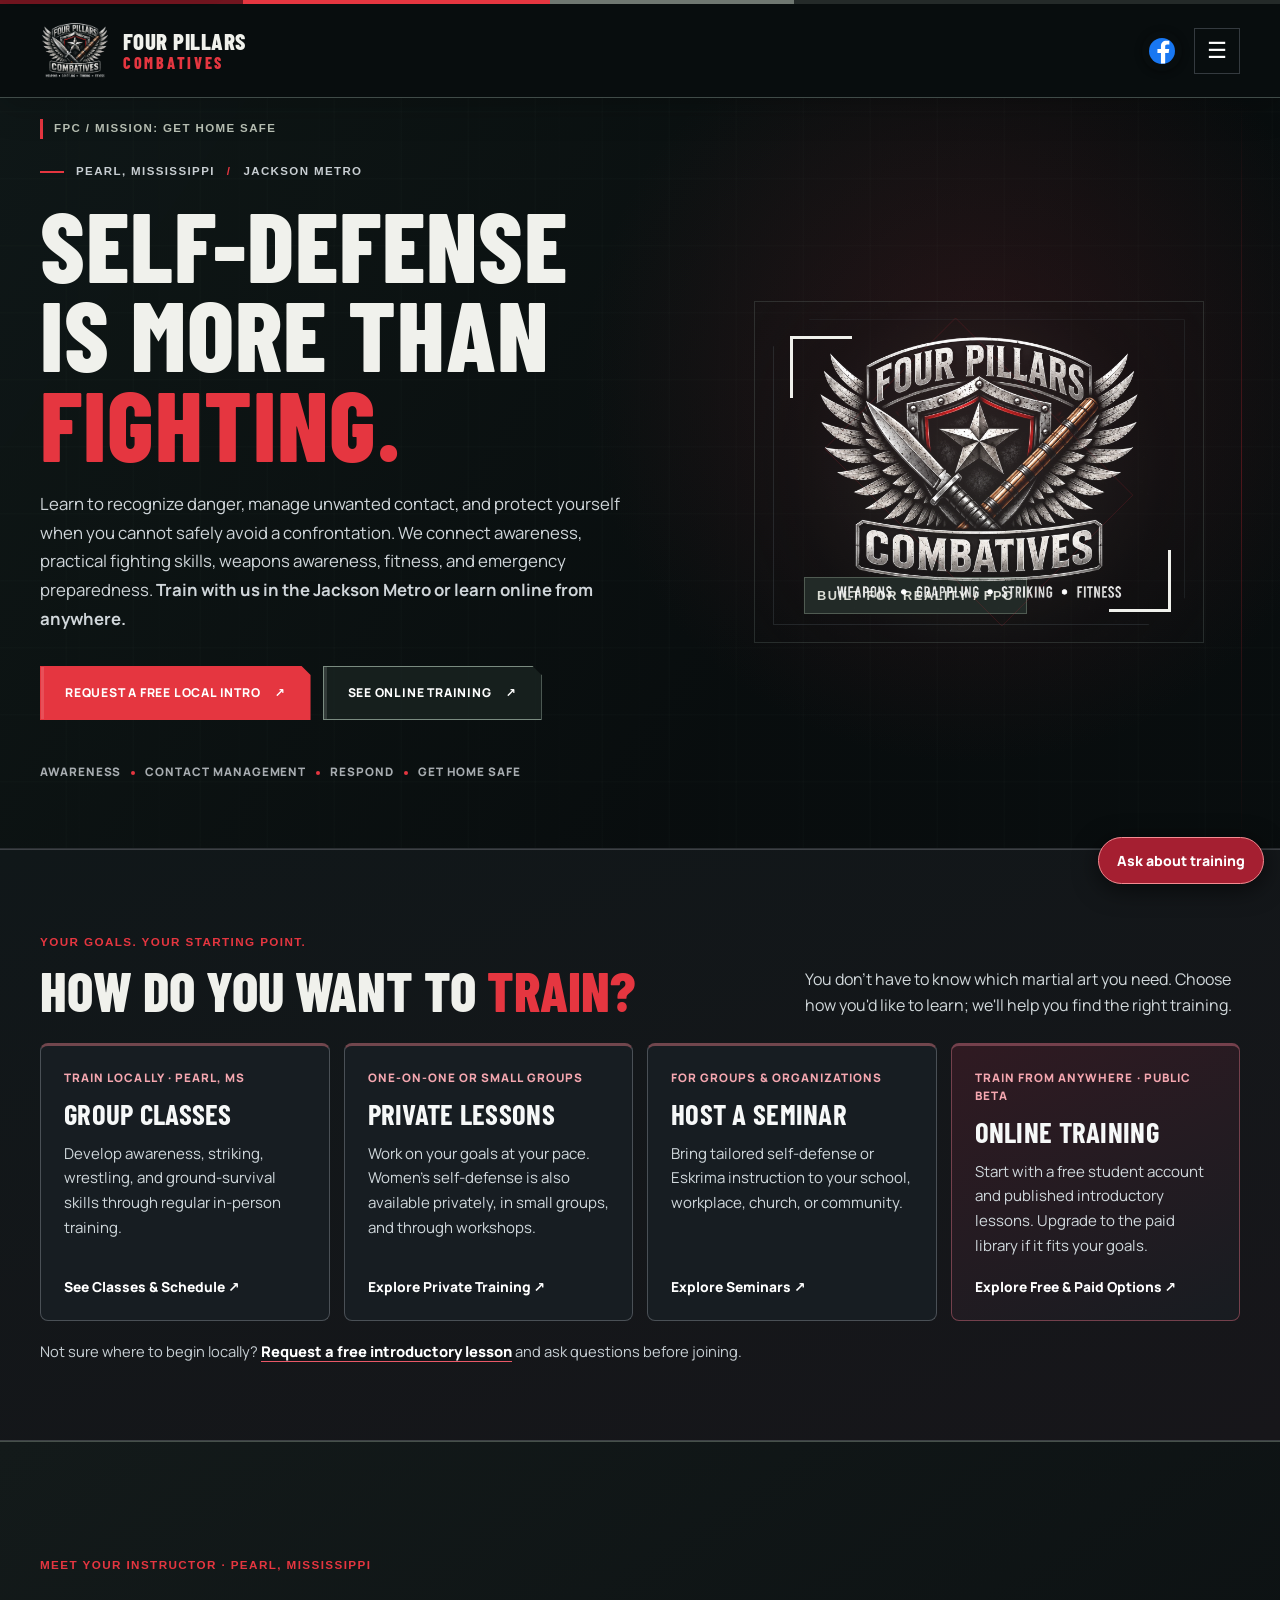
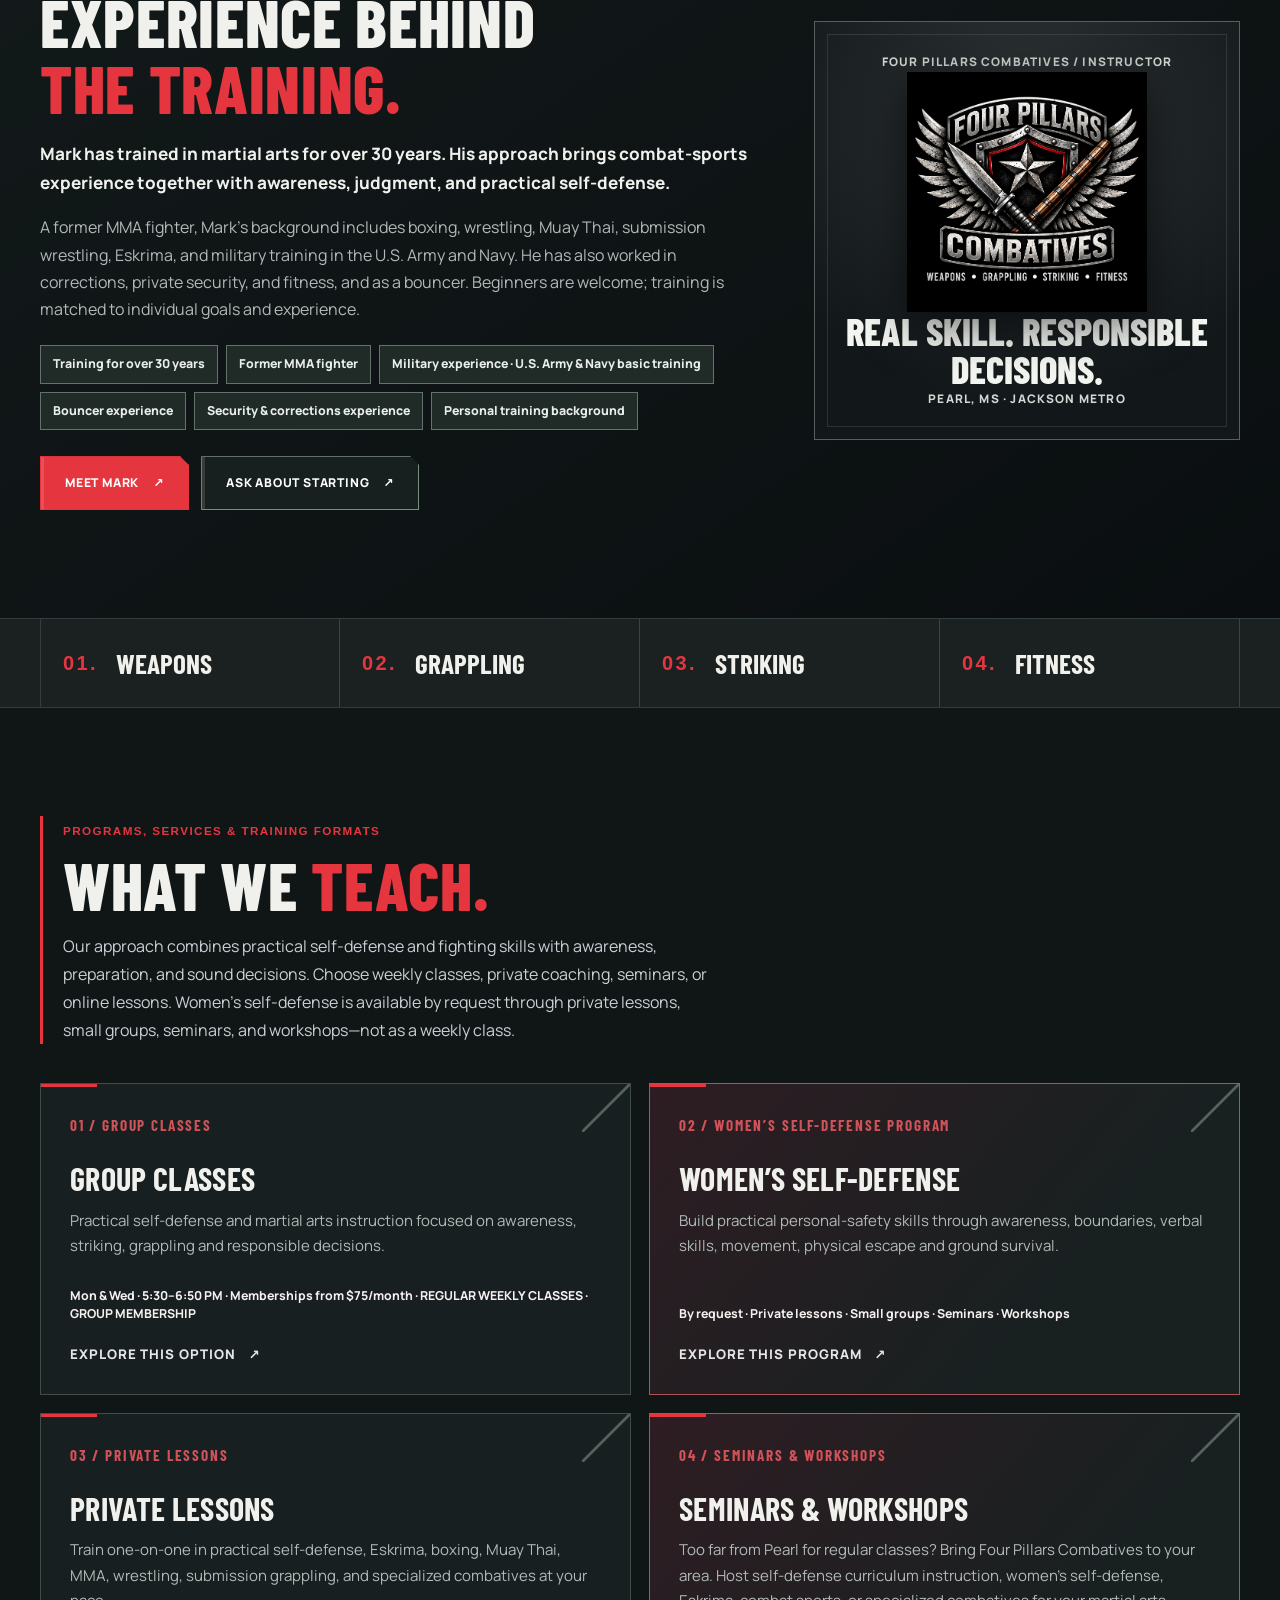
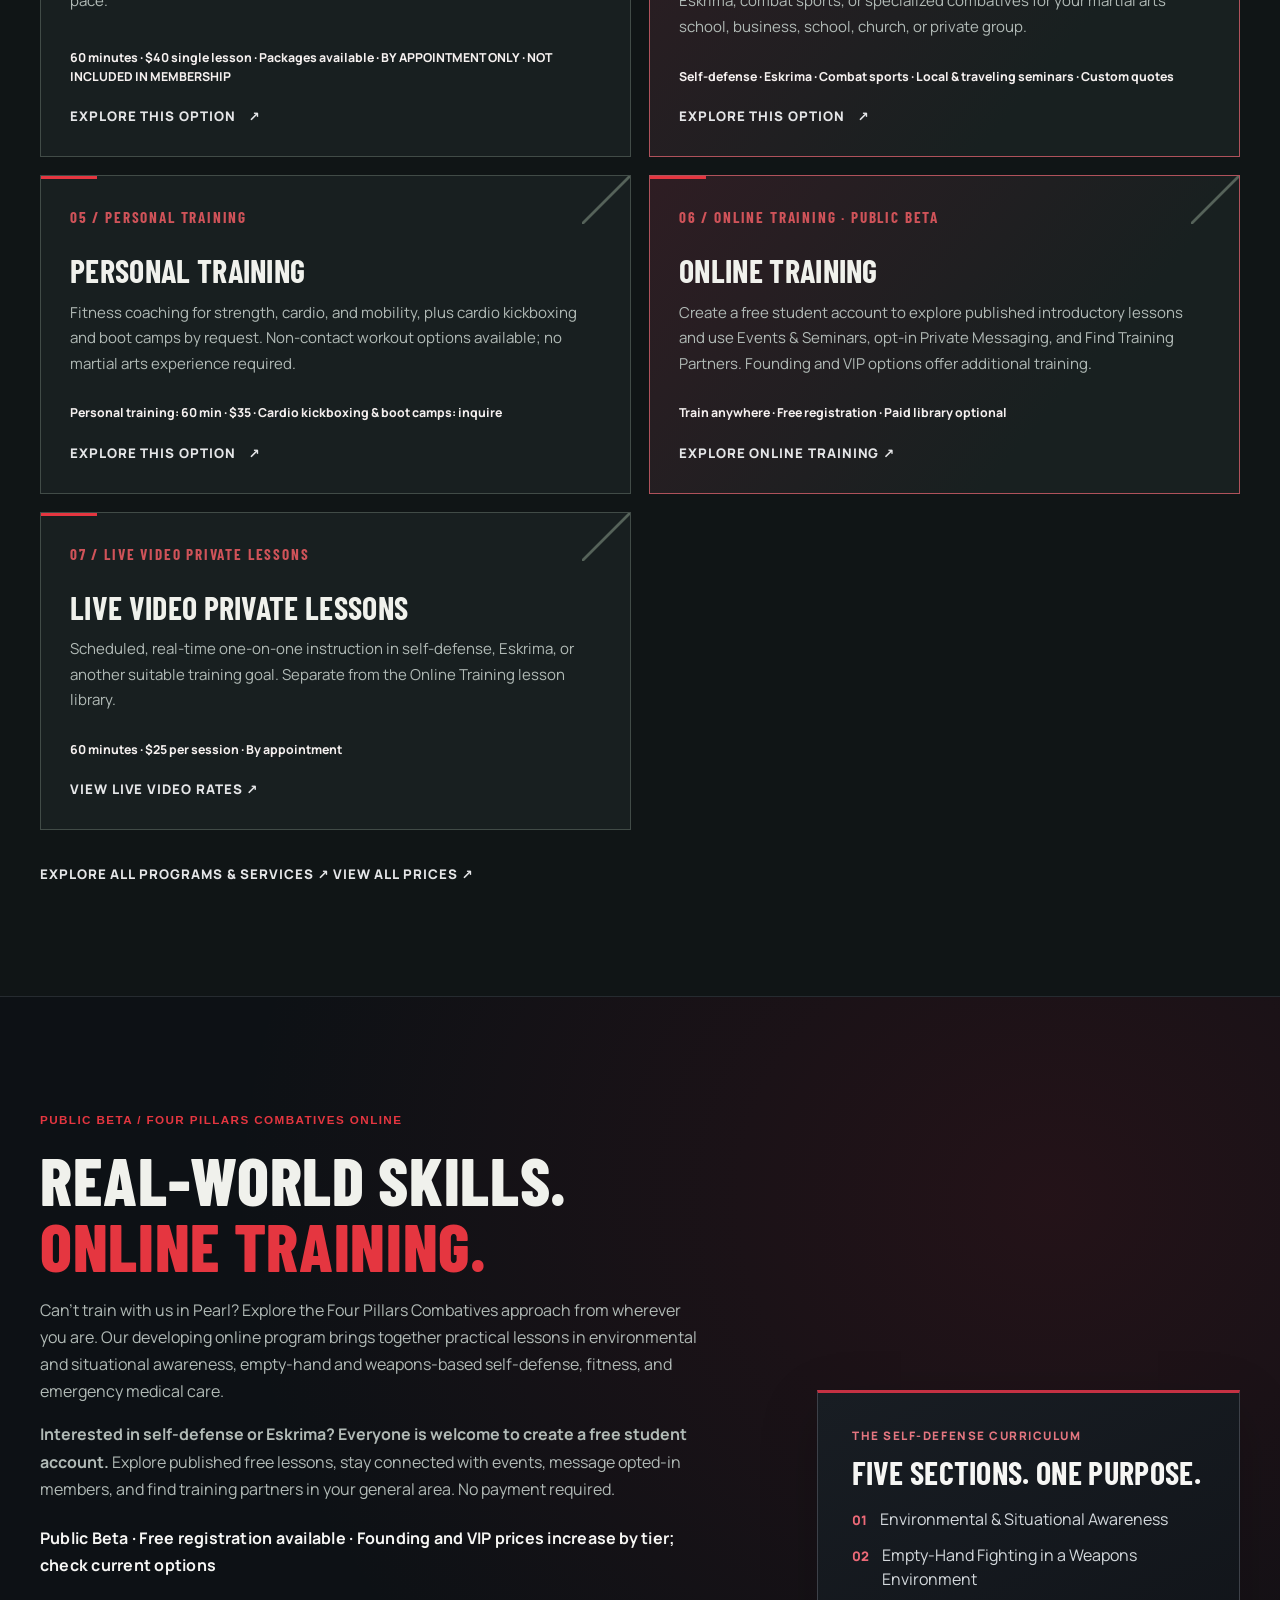
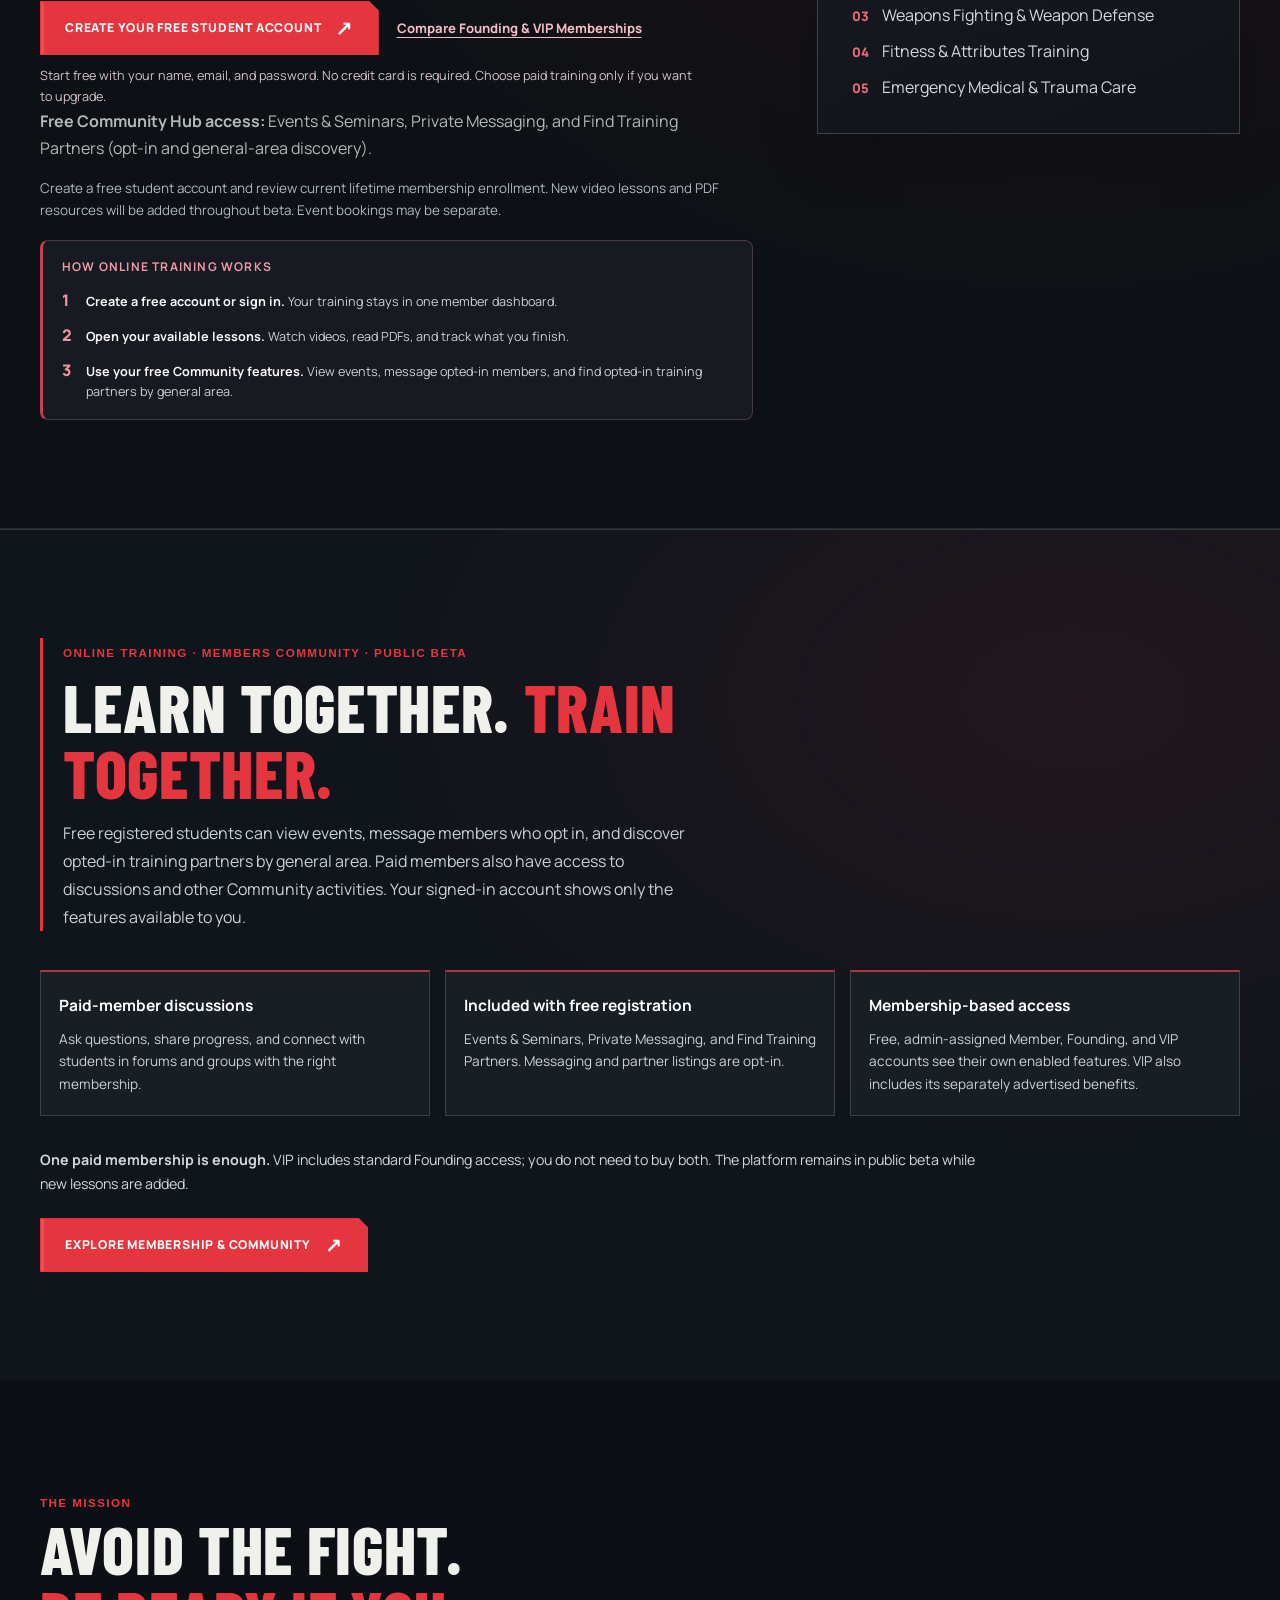
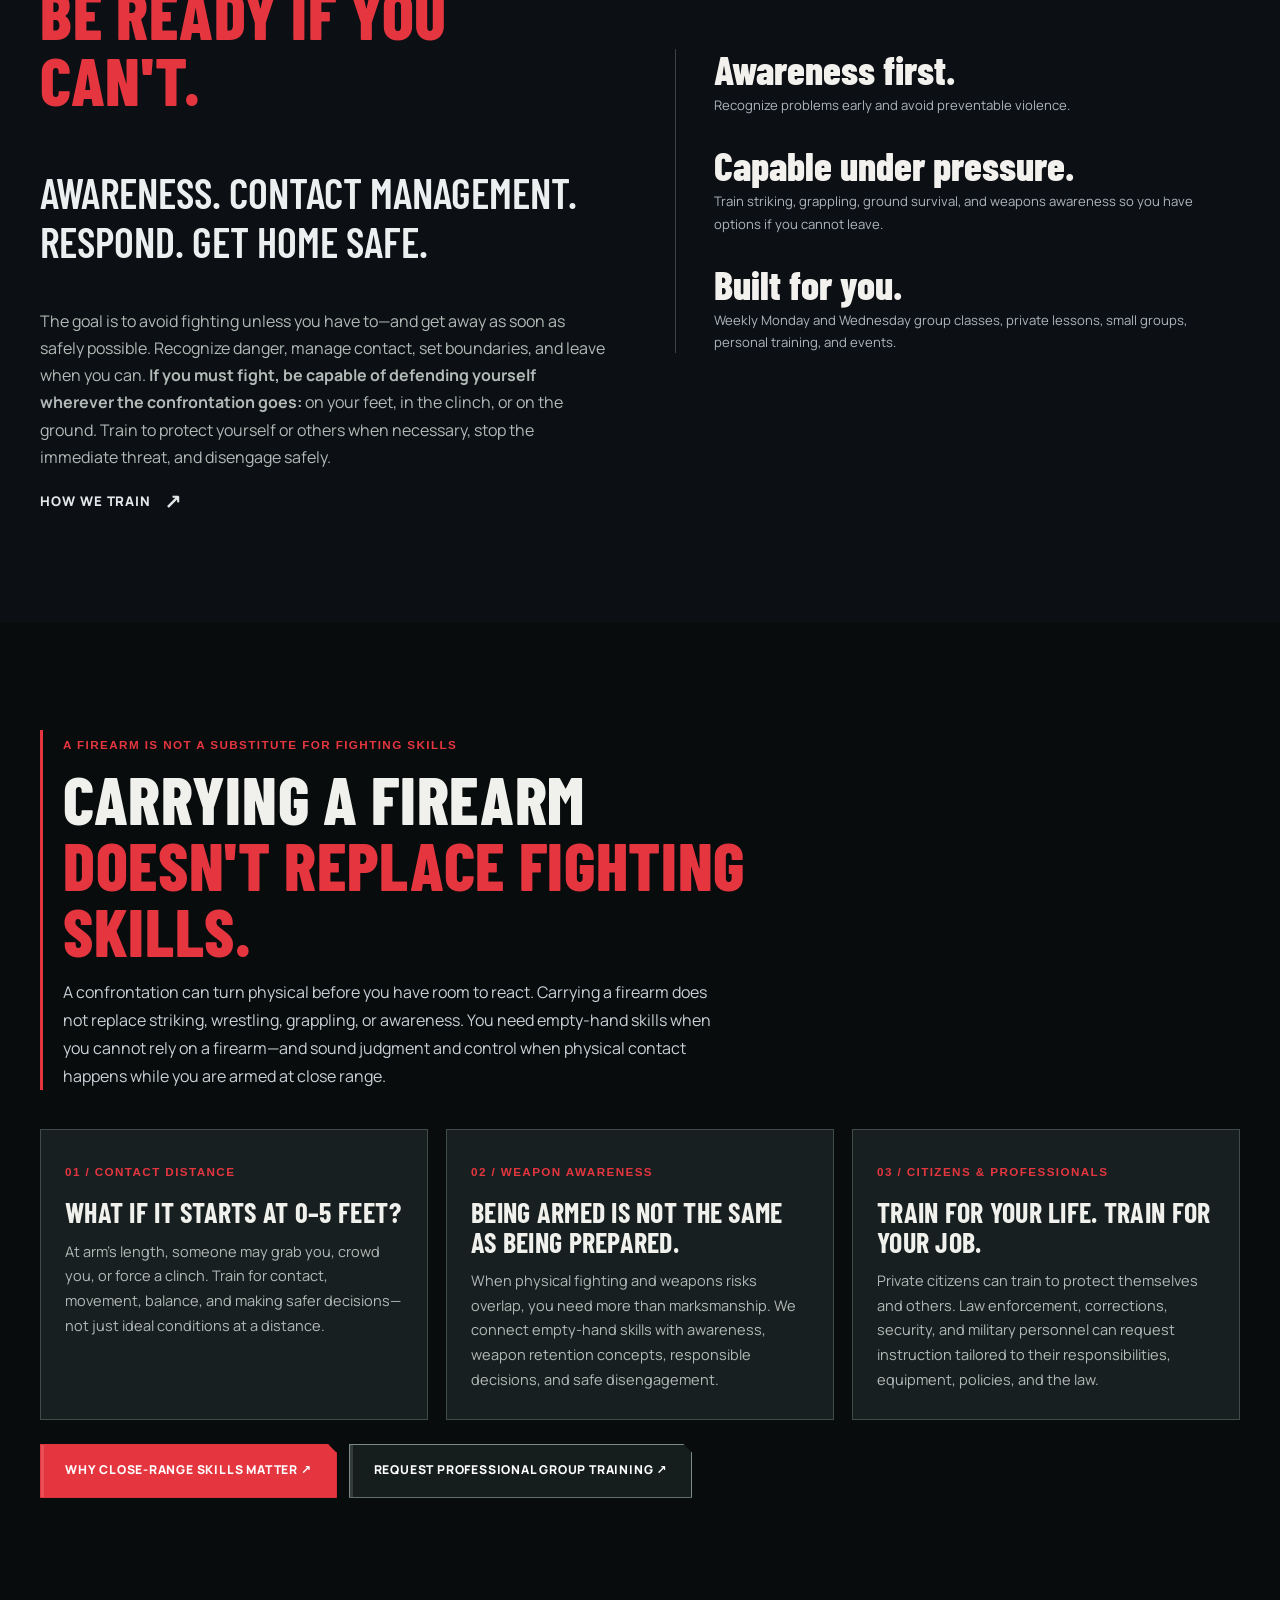
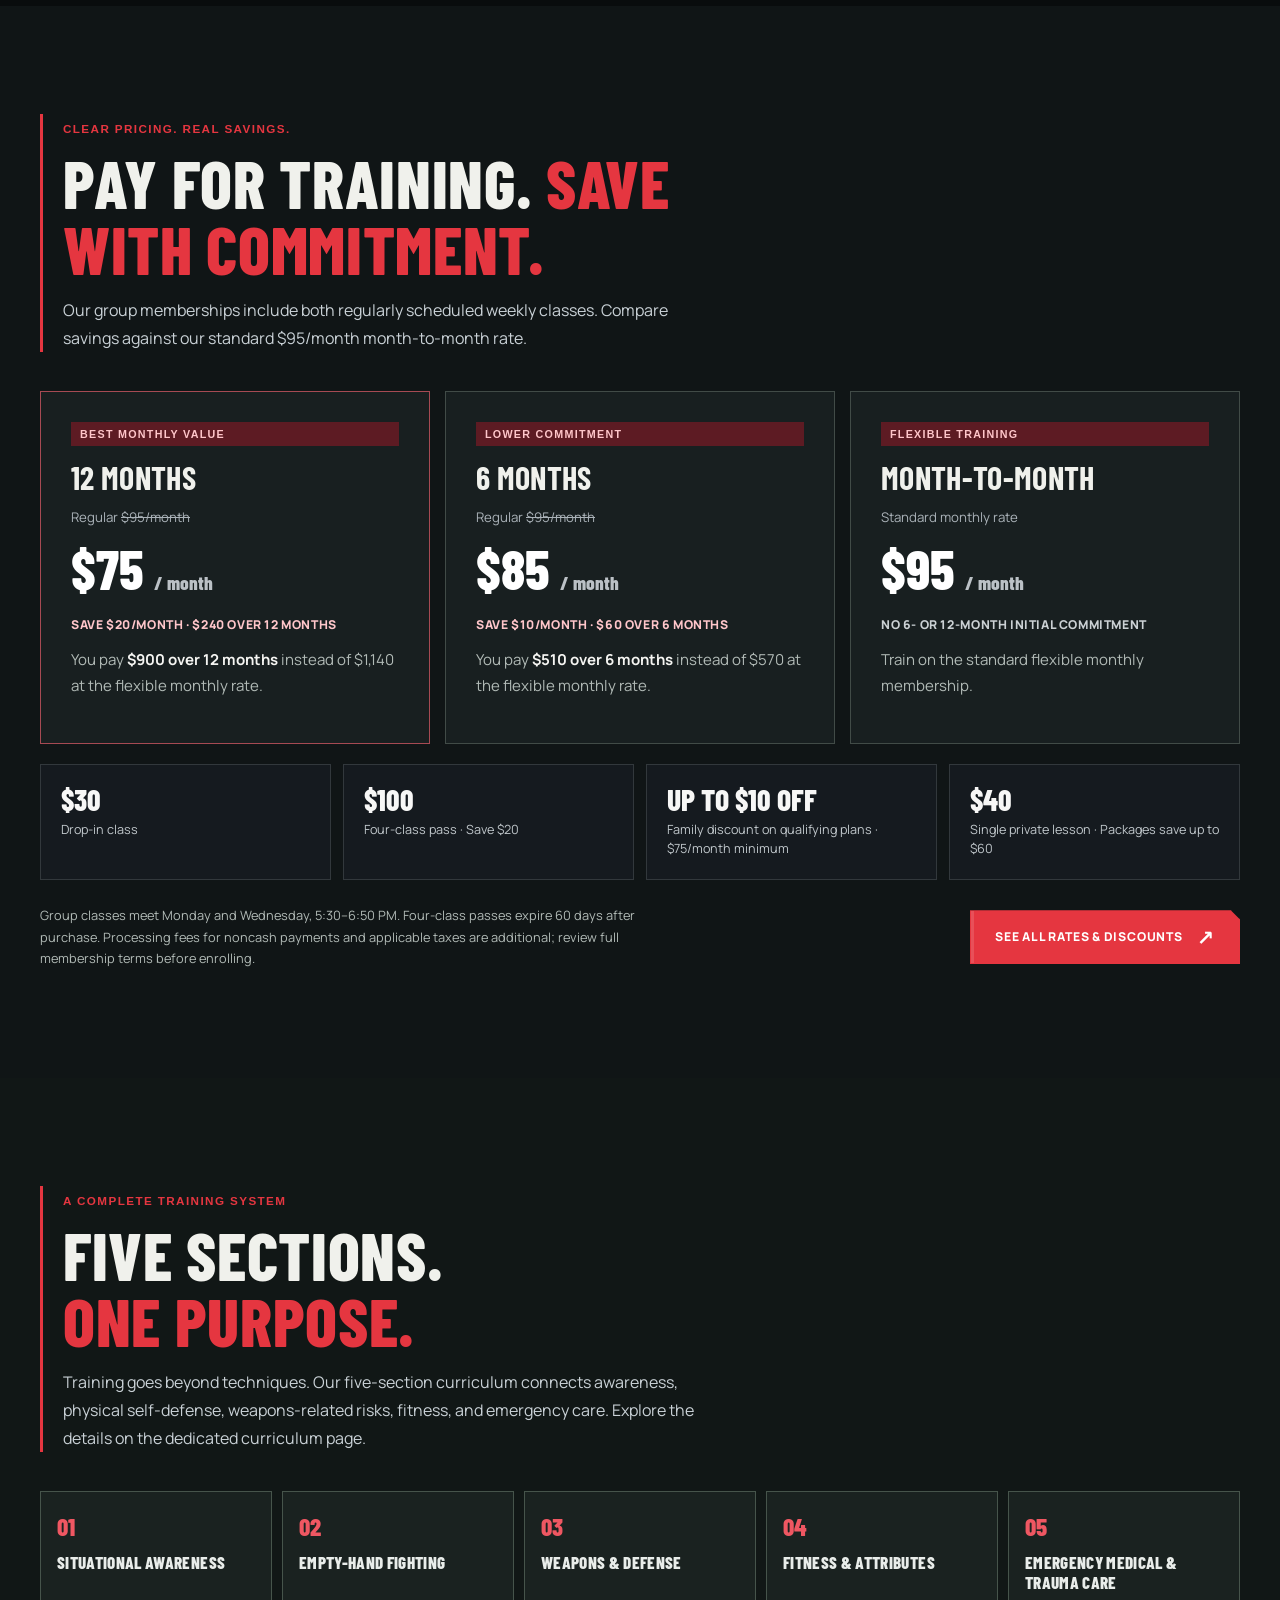
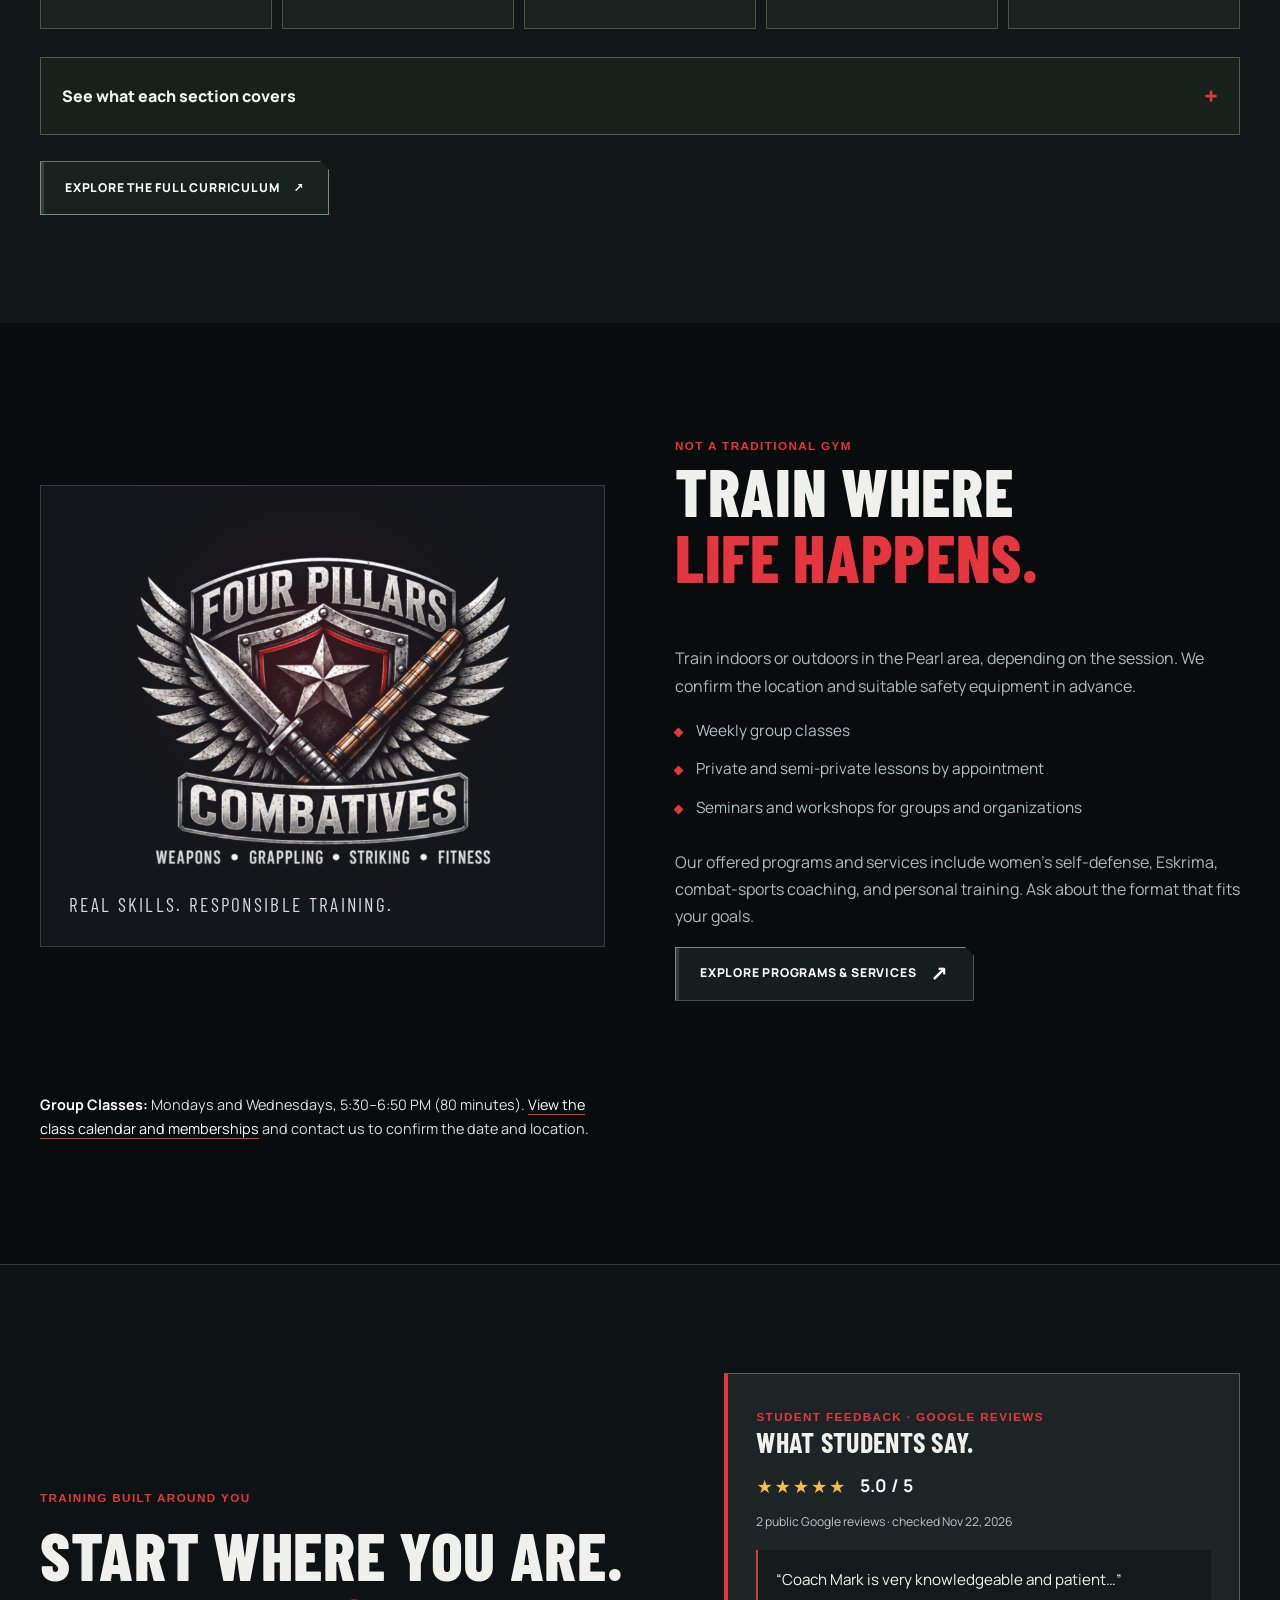
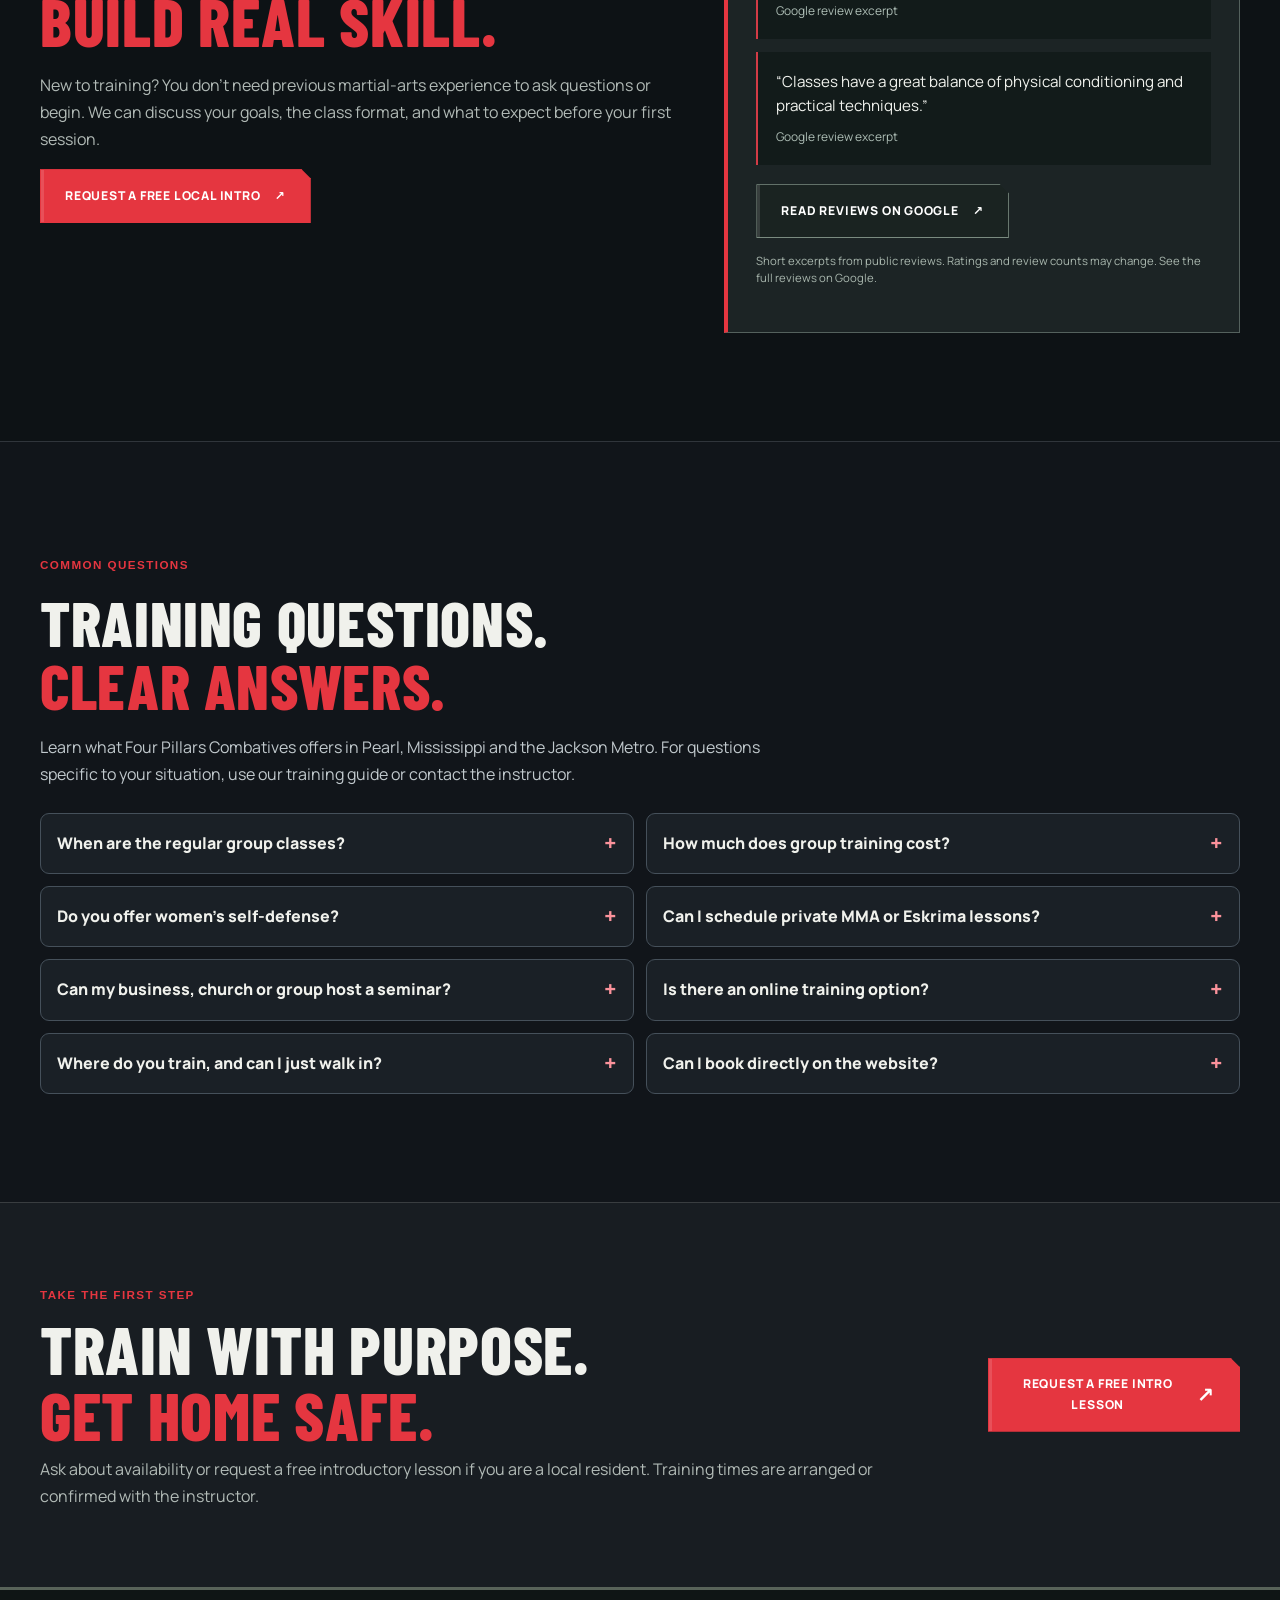
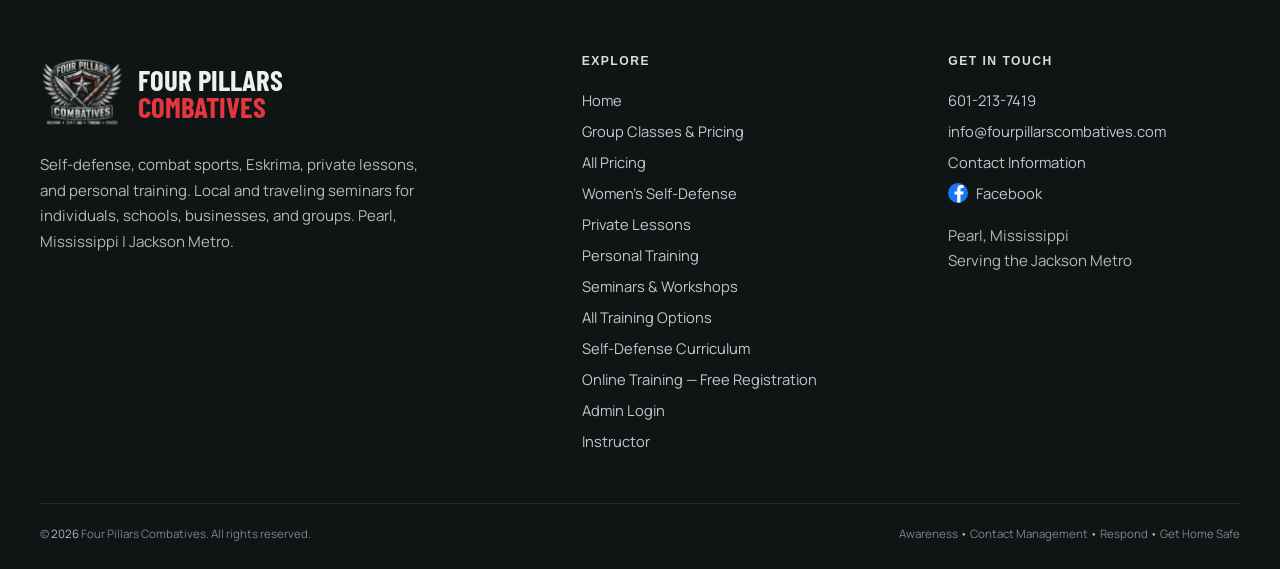
==== commit 29da07d8: "Describe Mark's training experience as over 30 years" ====
--- a/index.html
+++ b/index.html
@@ -112,9 +112,9 @@
 </section>
 <section class="section home-trust" id="meet-mark" aria-labelledby="meet-mark-heading"><div class="shell home-trust-layout">
   <div><span class="eyebrow">Meet your instructor · Pearl, Mississippi</span><h2 id="meet-mark-heading">EXPERIENCE BEHIND<br/><span class="red">THE TRAINING.</span></h2>
-    <p class="trust-byline">Mark has trained in martial arts since 1996. His approach brings combat-sports experience together with awareness, judgment, and practical self-defense.</p>
+    <p class="trust-byline">Mark has trained in martial arts for over 30 years. His approach brings combat-sports experience together with awareness, judgment, and practical self-defense.</p>
     <p>A former MMA fighter, Mark's background includes boxing, wrestling, Muay Thai, submission wrestling, Eskrima, and military training in the U.S. Army and Navy. He has also worked in corrections, private security, and fitness, and as a bouncer. Beginners are welcome; training is matched to individual goals and experience.</p>
-    <ul class="trust-facts"><li>Training since 1996</li><li>Former MMA fighter</li><li>Military experience · U.S. Army &amp; Navy basic training</li><li>Bouncer experience</li><li>Security &amp; corrections experience</li><li>Personal training background</li></ul>
+    <ul class="trust-facts"><li>Training for over 30 years</li><li>Former MMA fighter</li><li>Military experience · U.S. Army &amp; Navy basic training</li><li>Bouncer experience</li><li>Security &amp; corrections experience</li><li>Personal training background</li></ul>
     <div class="trust-actions"><a class="btn" href="/about">Meet Mark <span aria-hidden="true">↗</span></a><a class="btn btn-outline" href="/contact?service=Free+Intro+Lesson#inquire">Ask About Starting <span aria-hidden="true">↗</span></a></div>
   </div>
   <div class="home-trust-visual" aria-label="Four Pillars Combatives instructor introduction"><span>Four Pillars Combatives / Instructor</span><img src="/assets/fpc-logo.webp" alt="Four Pillars Combatives winged shield emblem" loading="lazy" width="240" height="240"/><strong>Real skill. Responsible decisions.</strong><span>Pearl, MS · Jackson Metro</span></div>
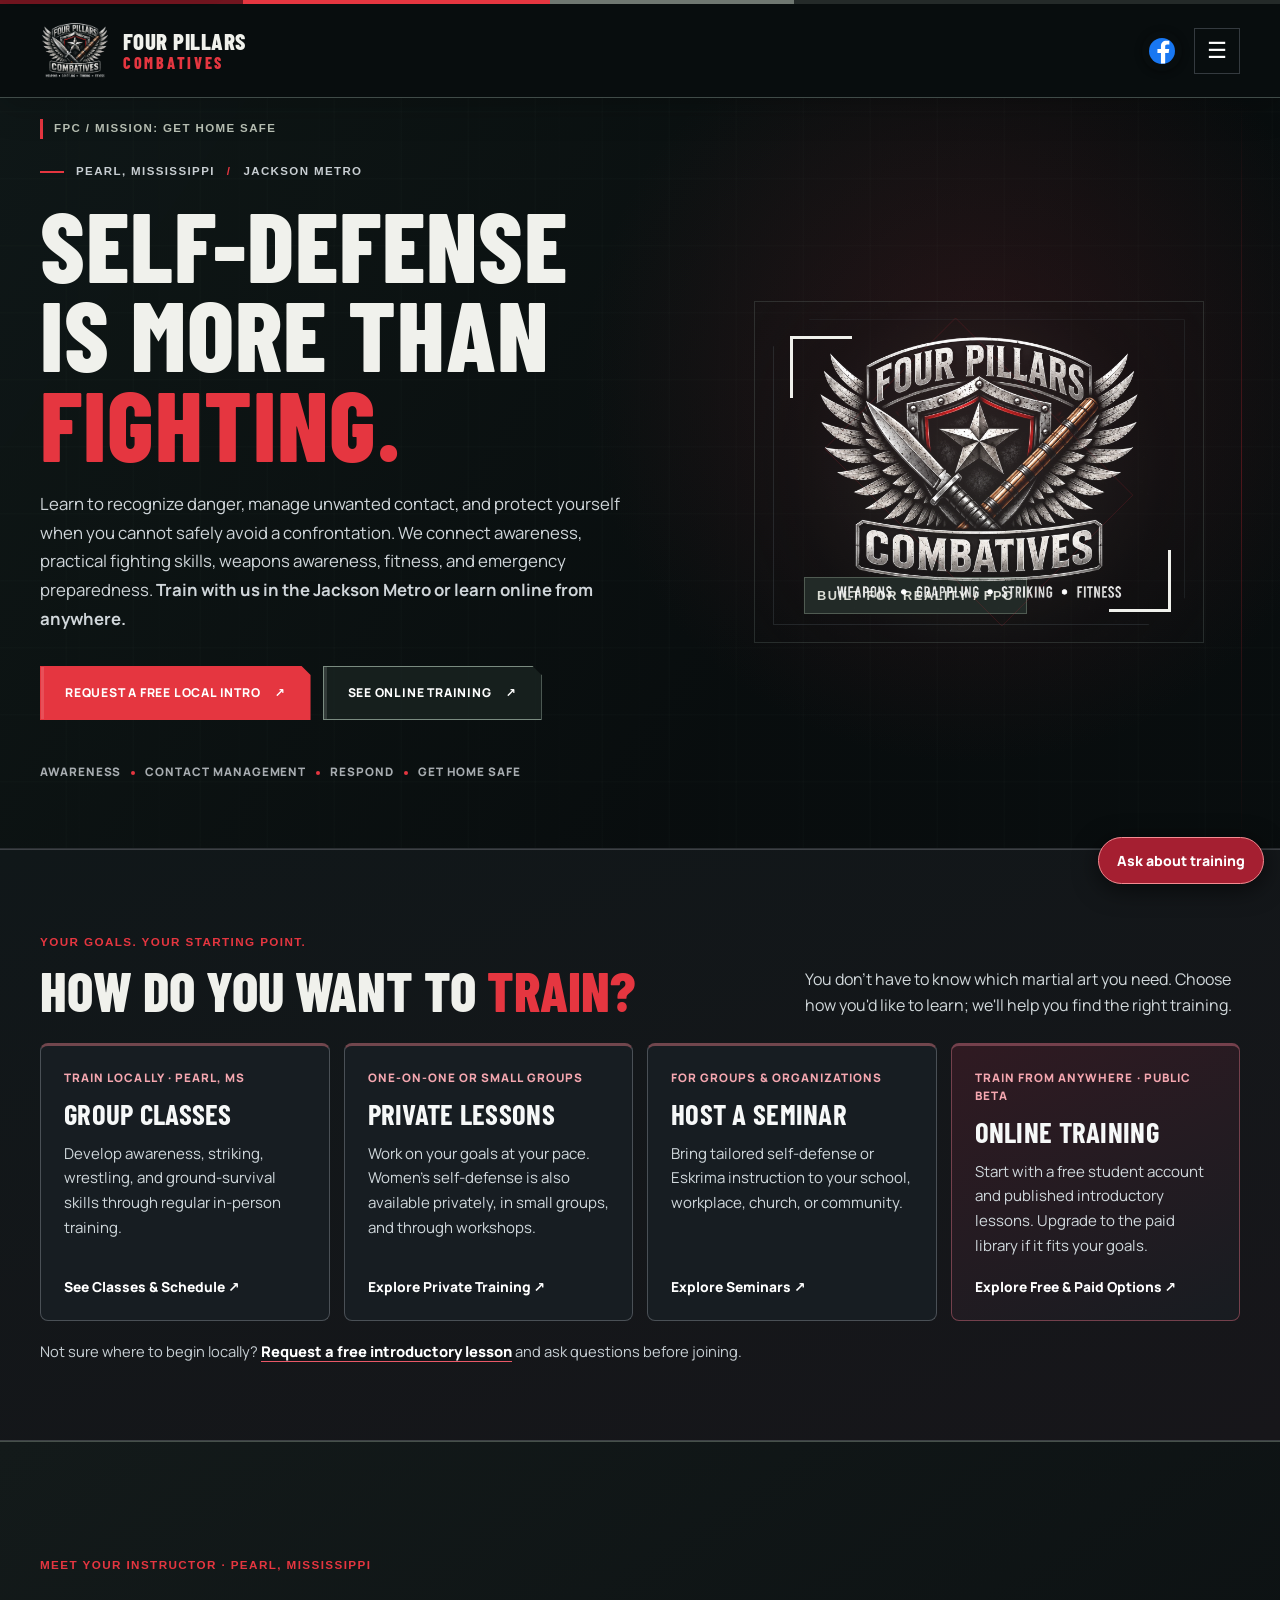
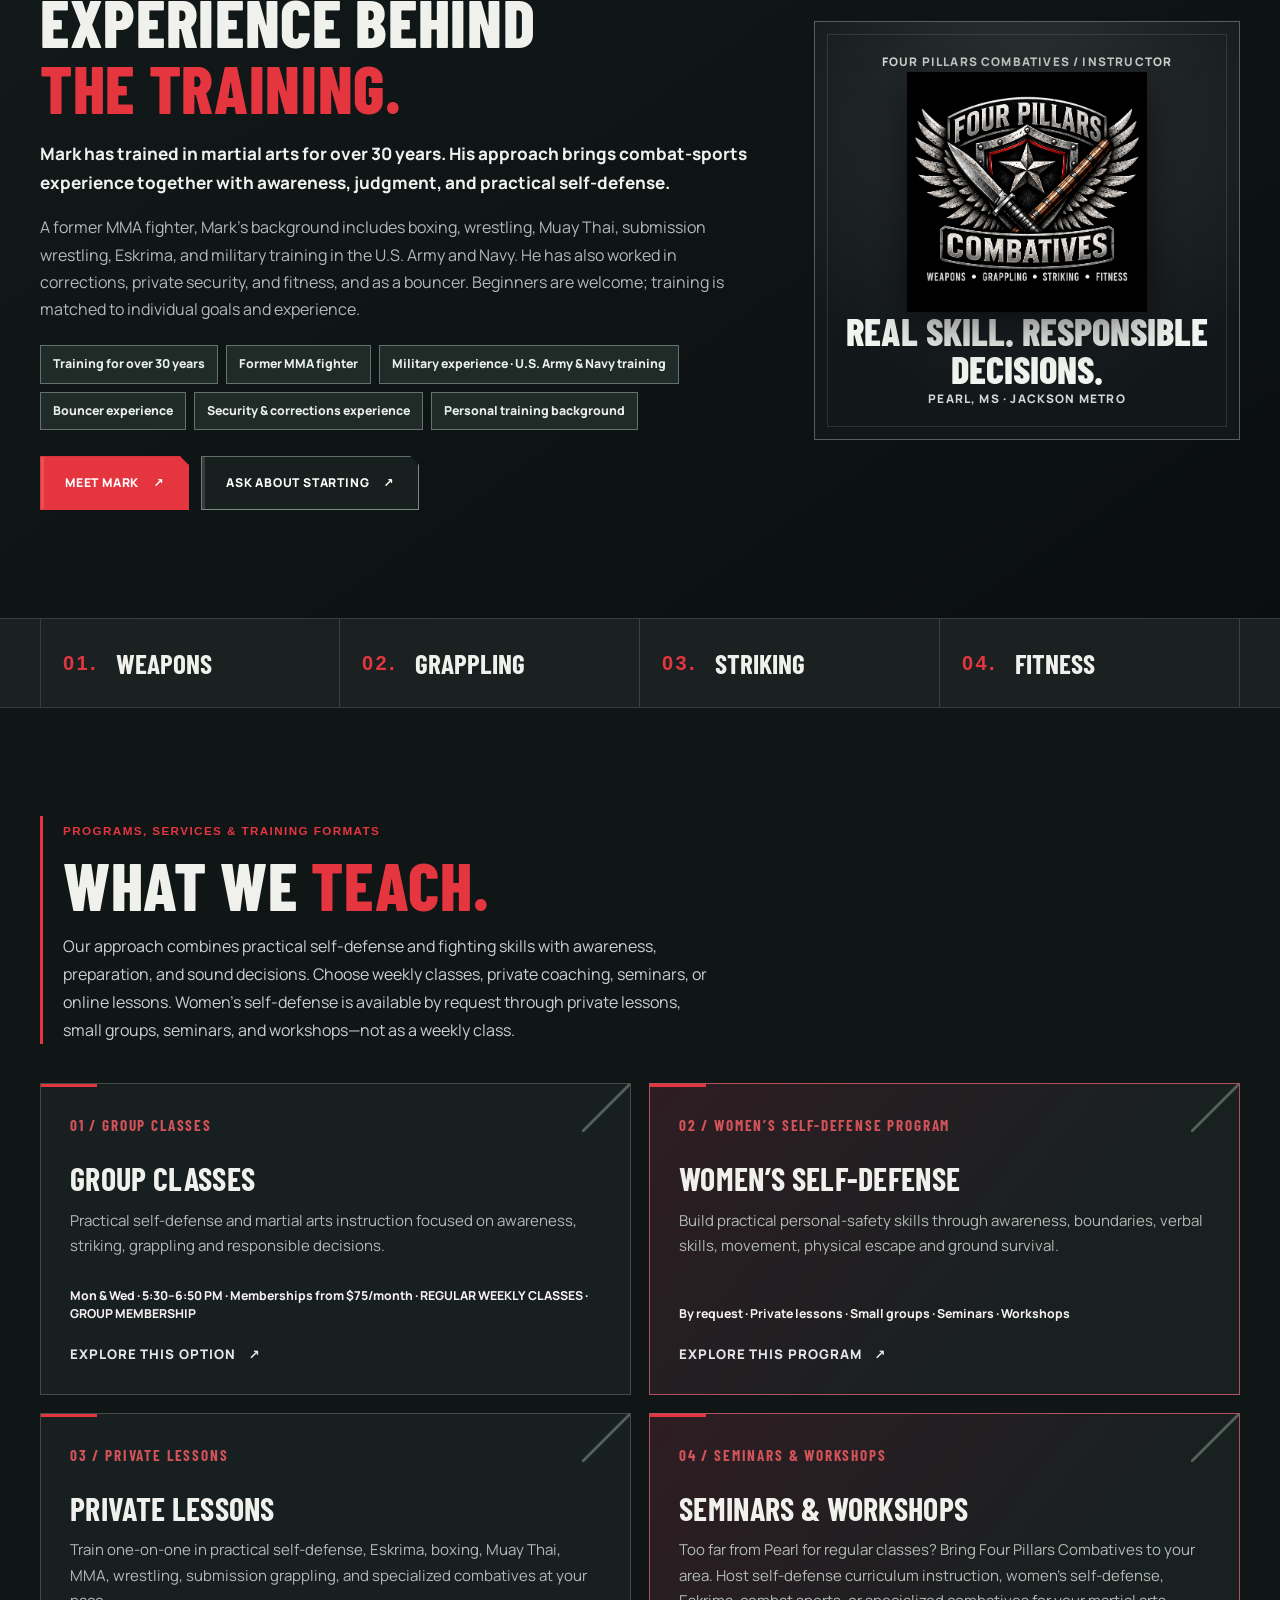
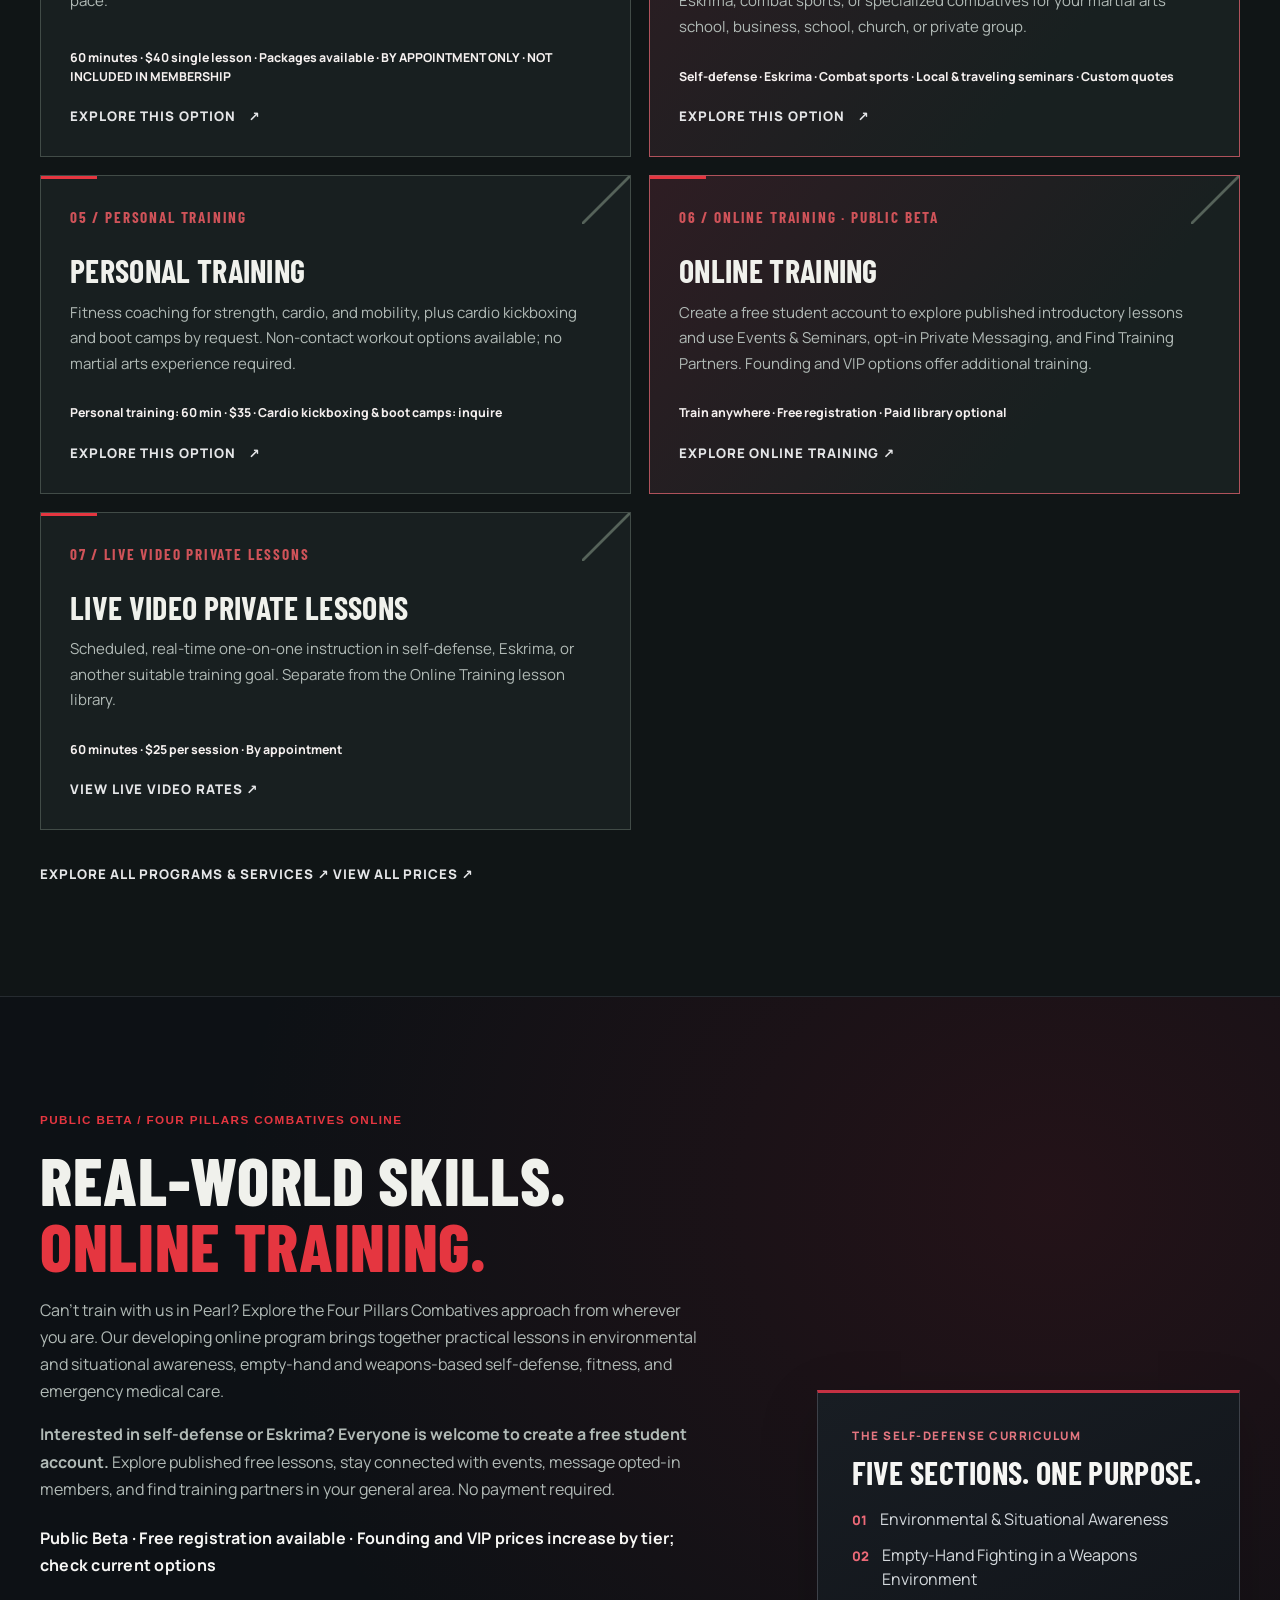
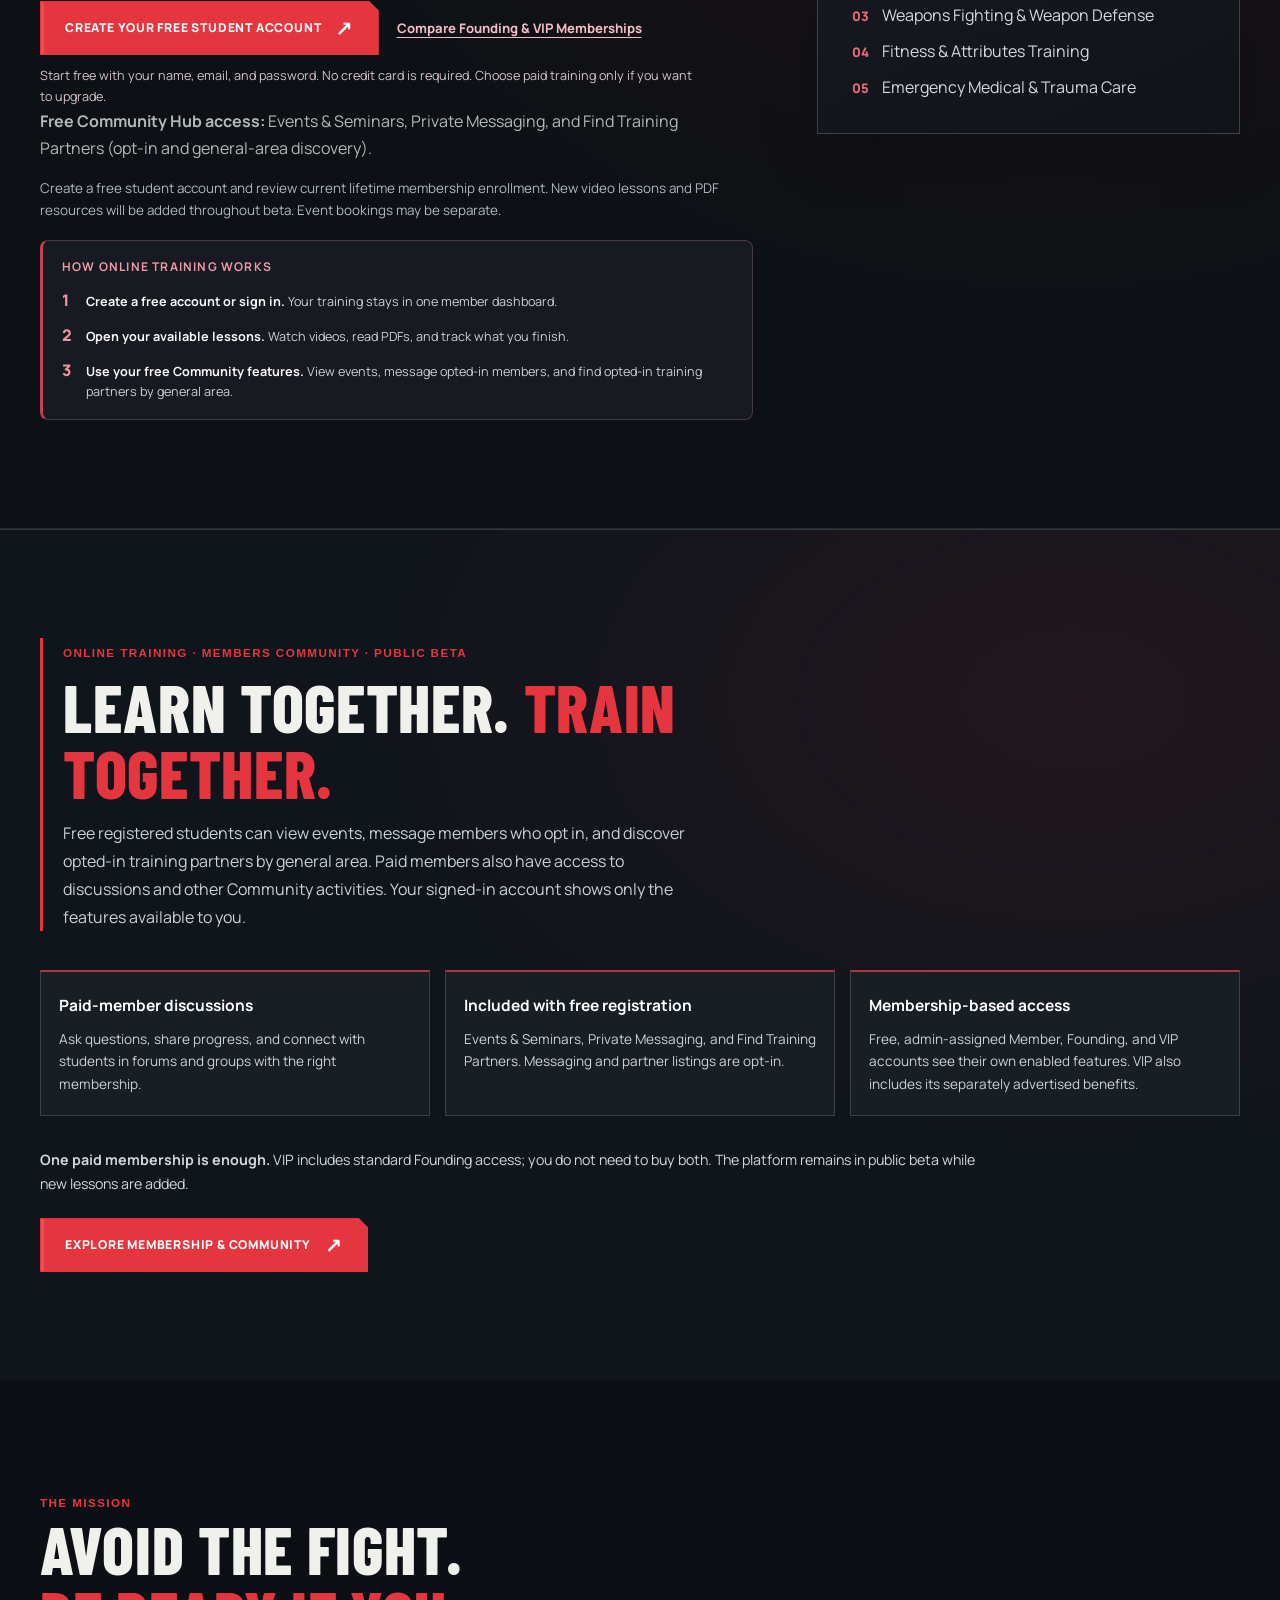
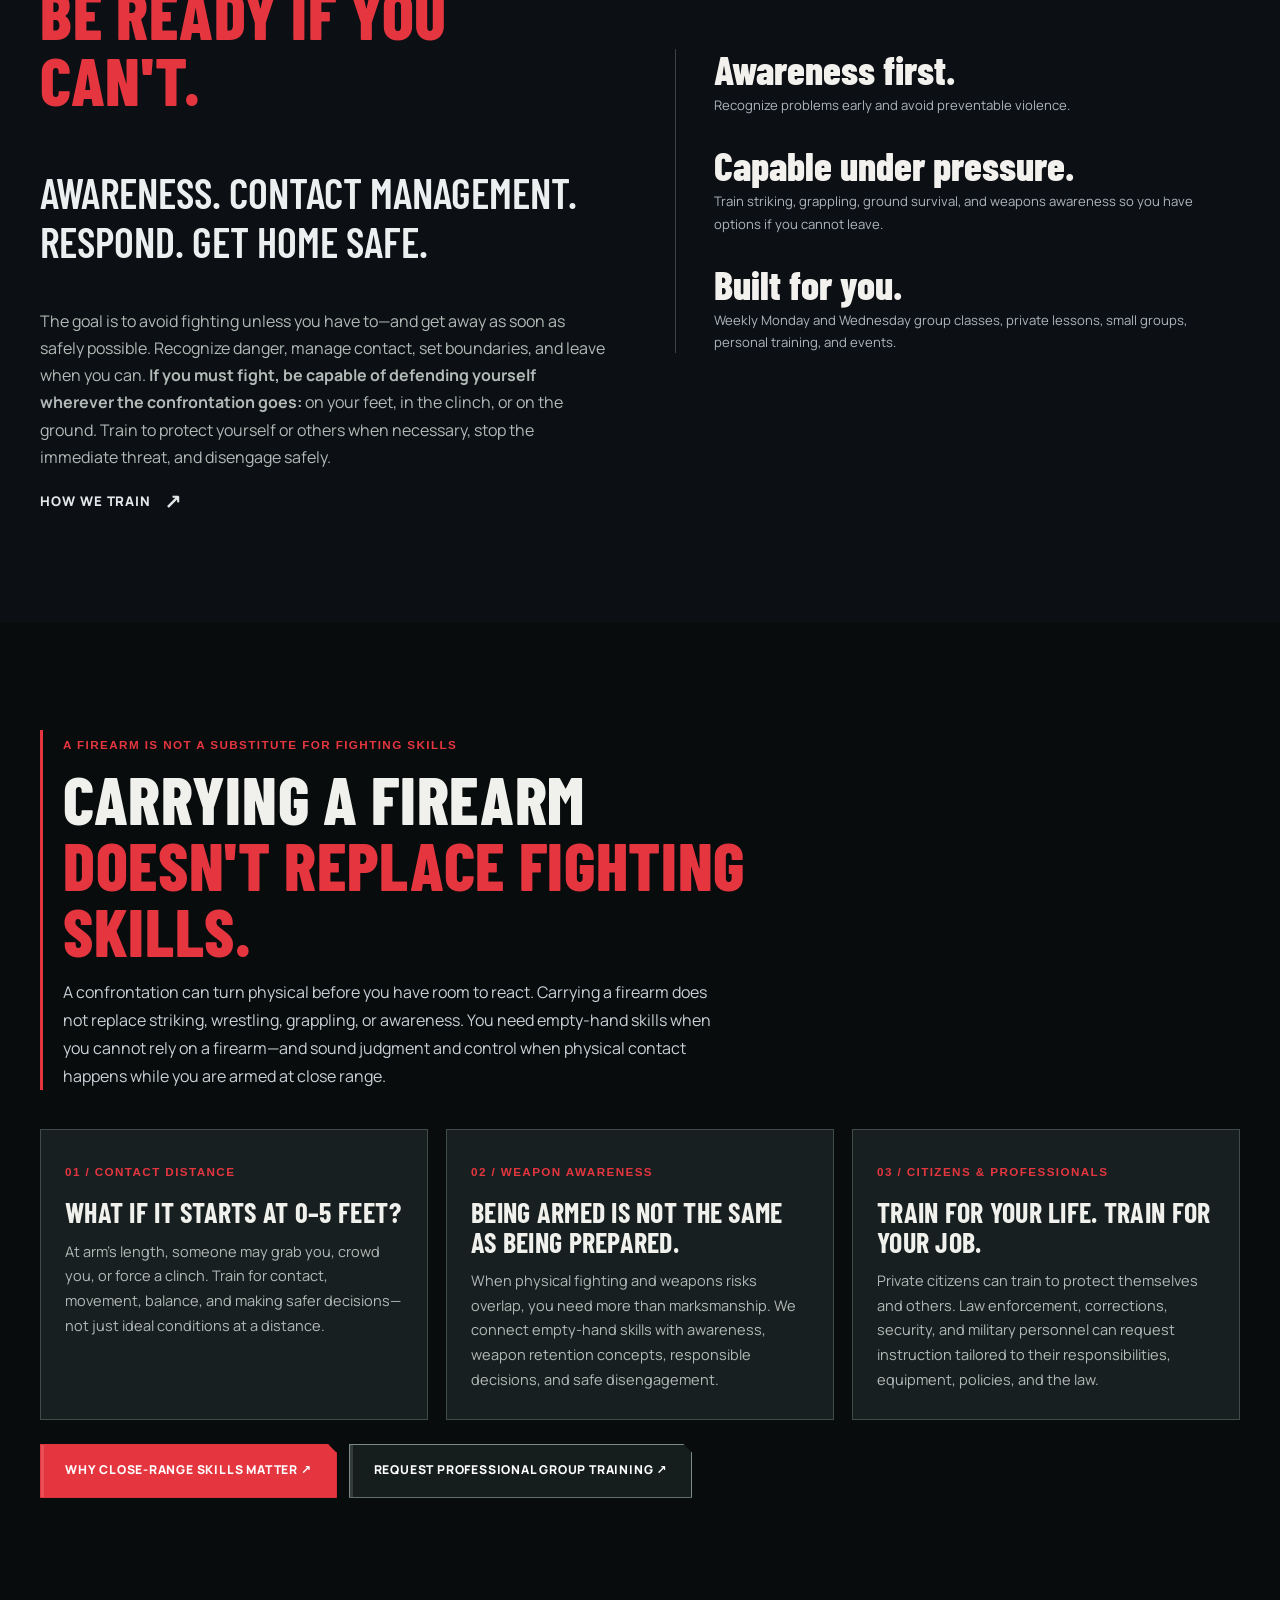
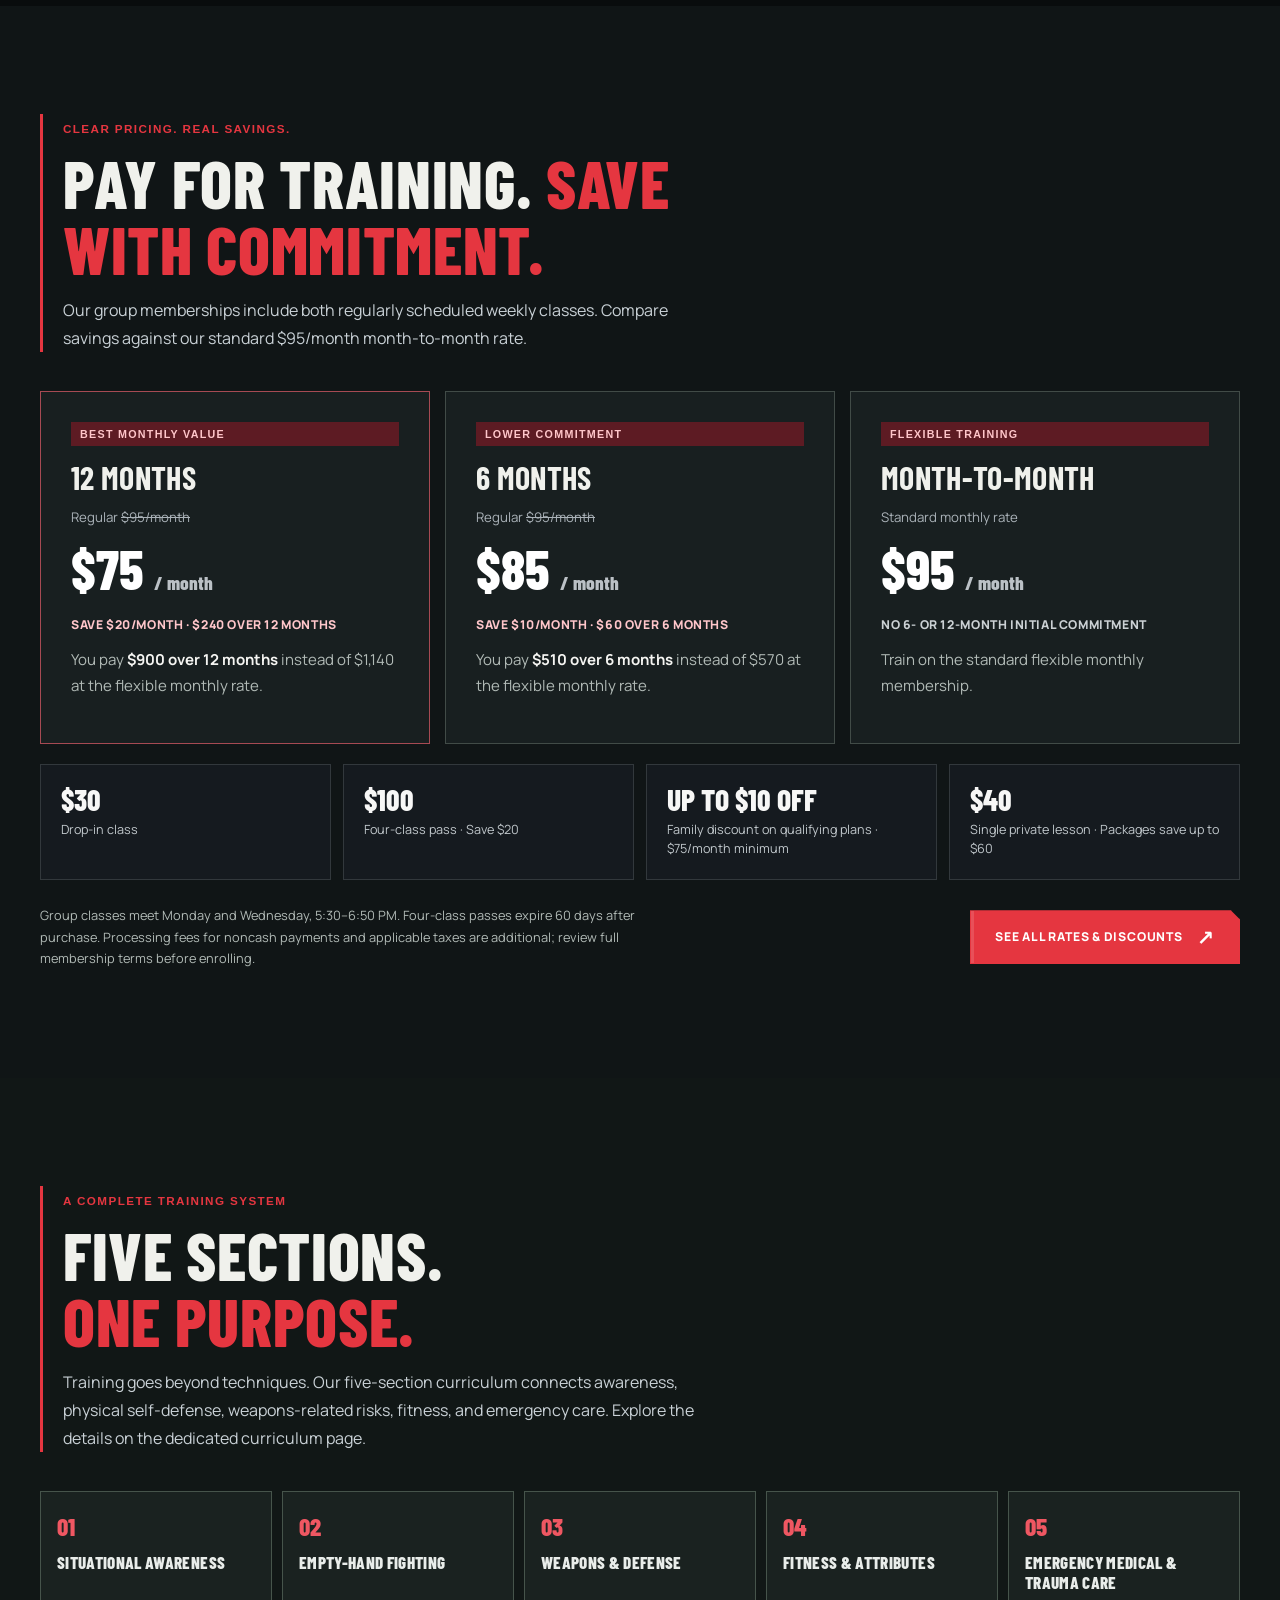
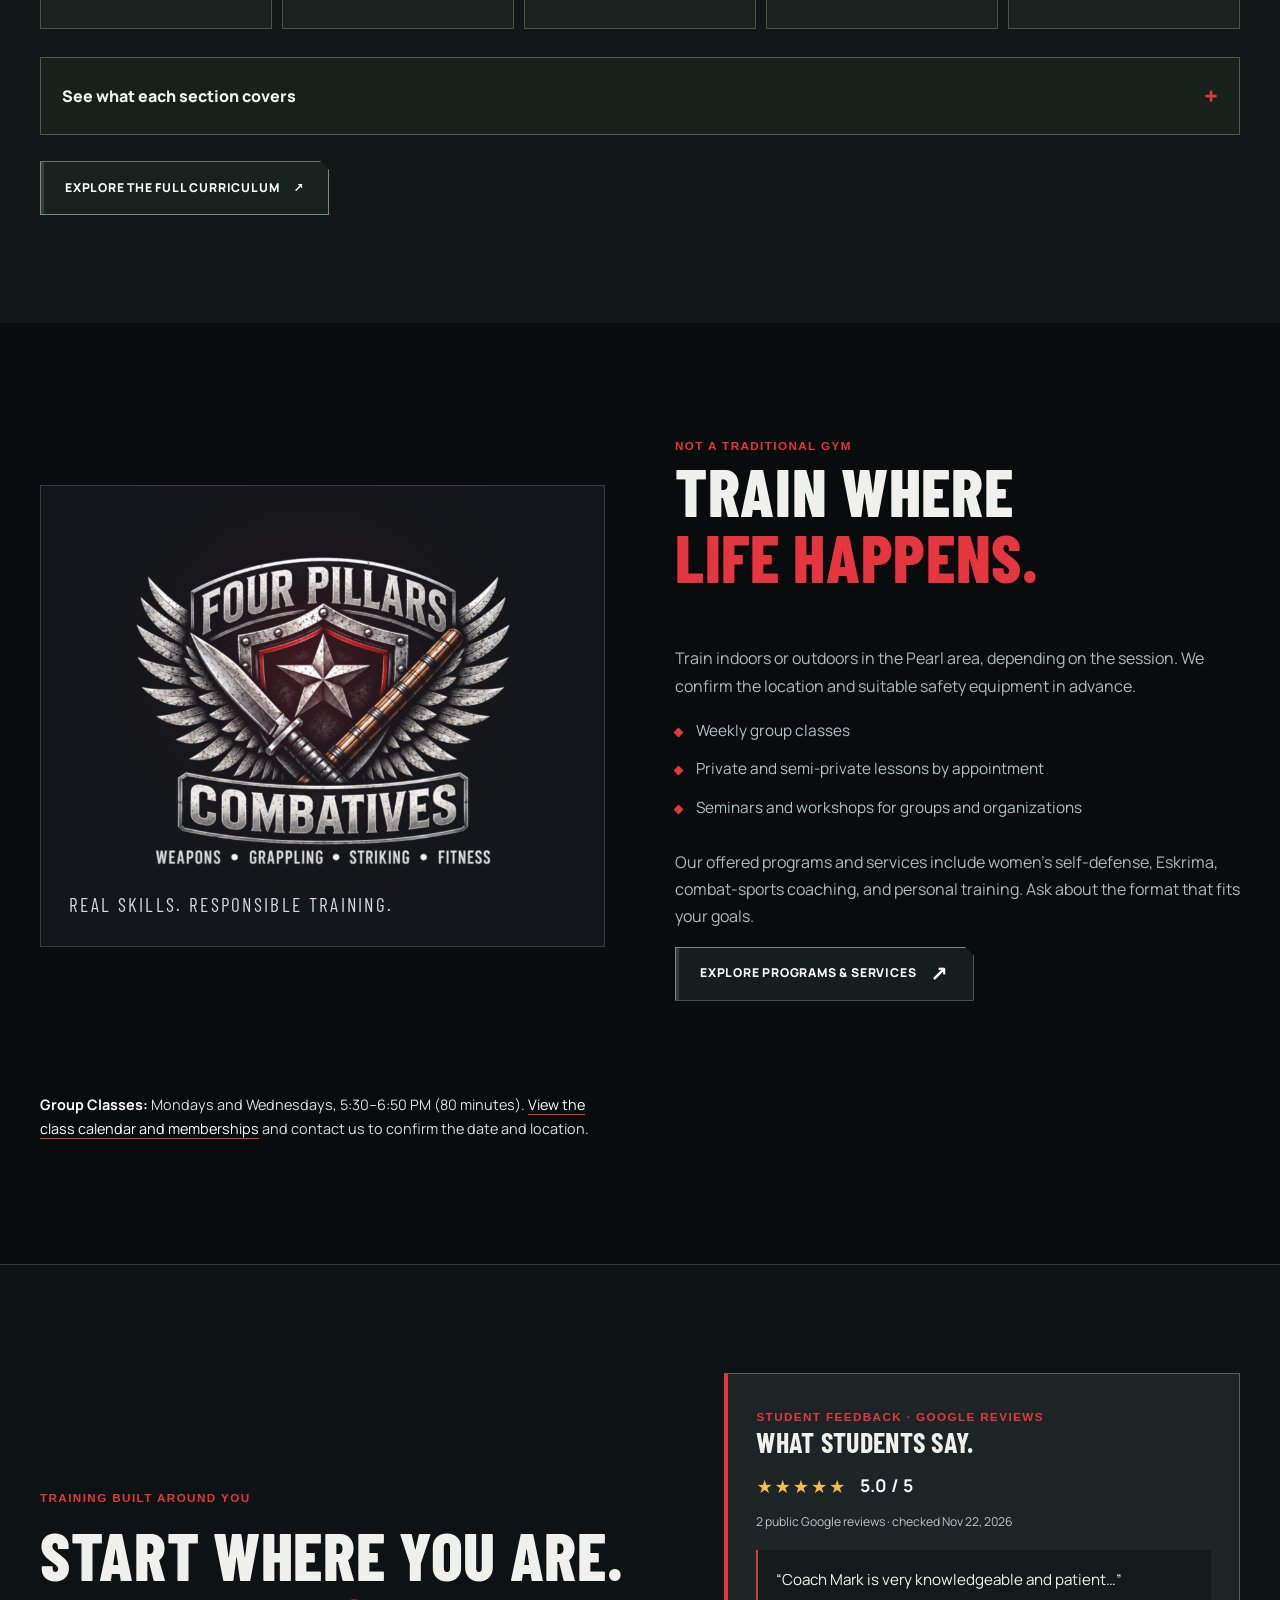
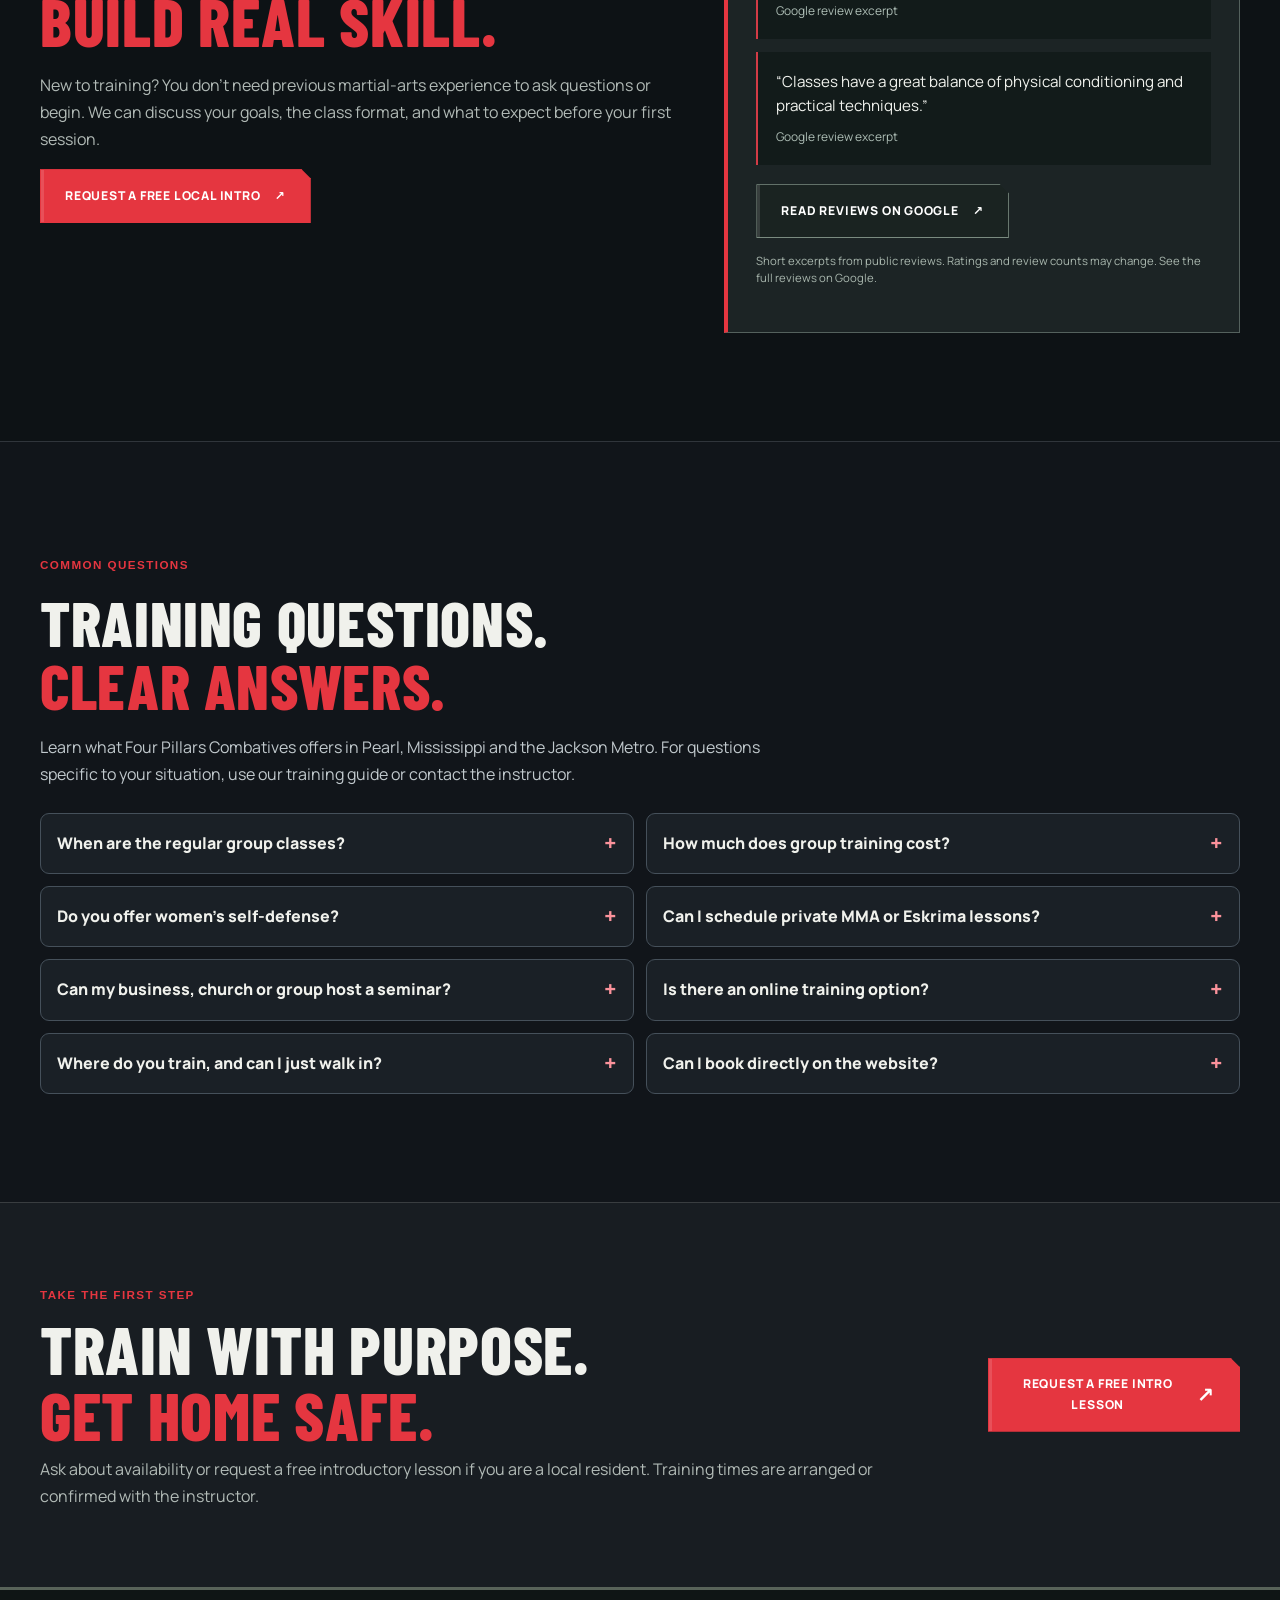
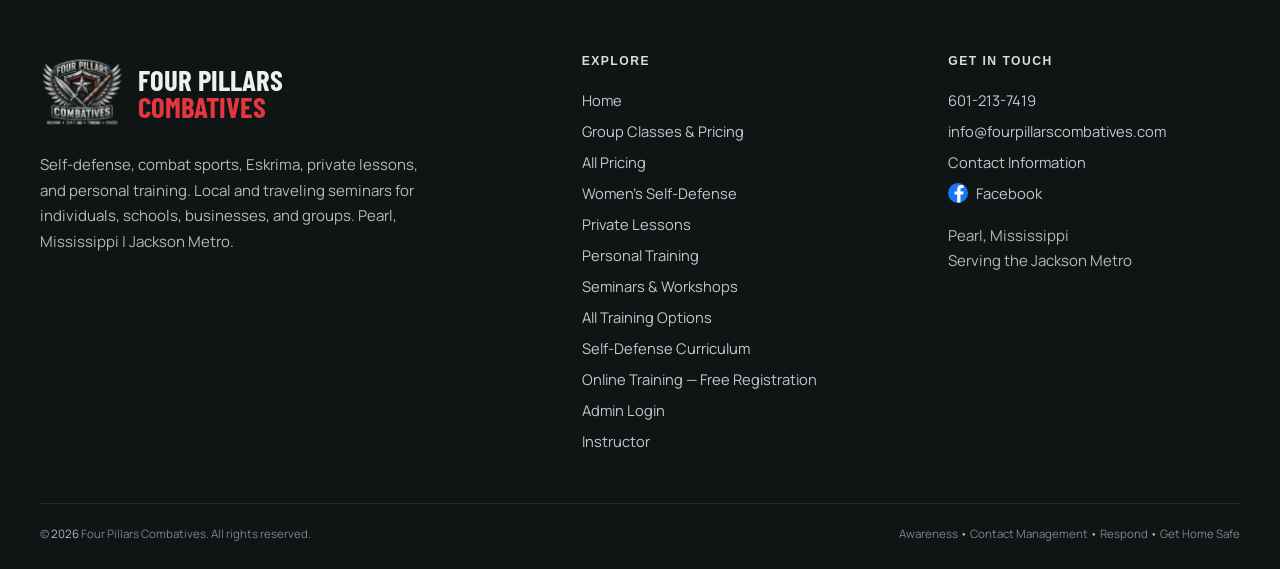
==== commit cbd40118: "Say military training, not basic training, in instructor copy" ====
--- a/index.html
+++ b/index.html
@@ -114,7 +114,7 @@
   <div><span class="eyebrow">Meet your instructor · Pearl, Mississippi</span><h2 id="meet-mark-heading">EXPERIENCE BEHIND<br/><span class="red">THE TRAINING.</span></h2>
     <p class="trust-byline">Mark has trained in martial arts for over 30 years. His approach brings combat-sports experience together with awareness, judgment, and practical self-defense.</p>
     <p>A former MMA fighter, Mark's background includes boxing, wrestling, Muay Thai, submission wrestling, Eskrima, and military training in the U.S. Army and Navy. He has also worked in corrections, private security, and fitness, and as a bouncer. Beginners are welcome; training is matched to individual goals and experience.</p>
-    <ul class="trust-facts"><li>Training for over 30 years</li><li>Former MMA fighter</li><li>Military experience · U.S. Army &amp; Navy basic training</li><li>Bouncer experience</li><li>Security &amp; corrections experience</li><li>Personal training background</li></ul>
+    <ul class="trust-facts"><li>Training for over 30 years</li><li>Former MMA fighter</li><li>Military experience · U.S. Army &amp; Navy training</li><li>Bouncer experience</li><li>Security &amp; corrections experience</li><li>Personal training background</li></ul>
     <div class="trust-actions"><a class="btn" href="/about">Meet Mark <span aria-hidden="true">↗</span></a><a class="btn btn-outline" href="/contact?service=Free+Intro+Lesson#inquire">Ask About Starting <span aria-hidden="true">↗</span></a></div>
   </div>
   <div class="home-trust-visual" aria-label="Four Pillars Combatives instructor introduction"><span>Four Pillars Combatives / Instructor</span><img src="/assets/fpc-logo.webp" alt="Four Pillars Combatives winged shield emblem" loading="lazy" width="240" height="240"/><strong>Real skill. Responsible decisions.</strong><span>Pearl, MS · Jackson Metro</span></div>
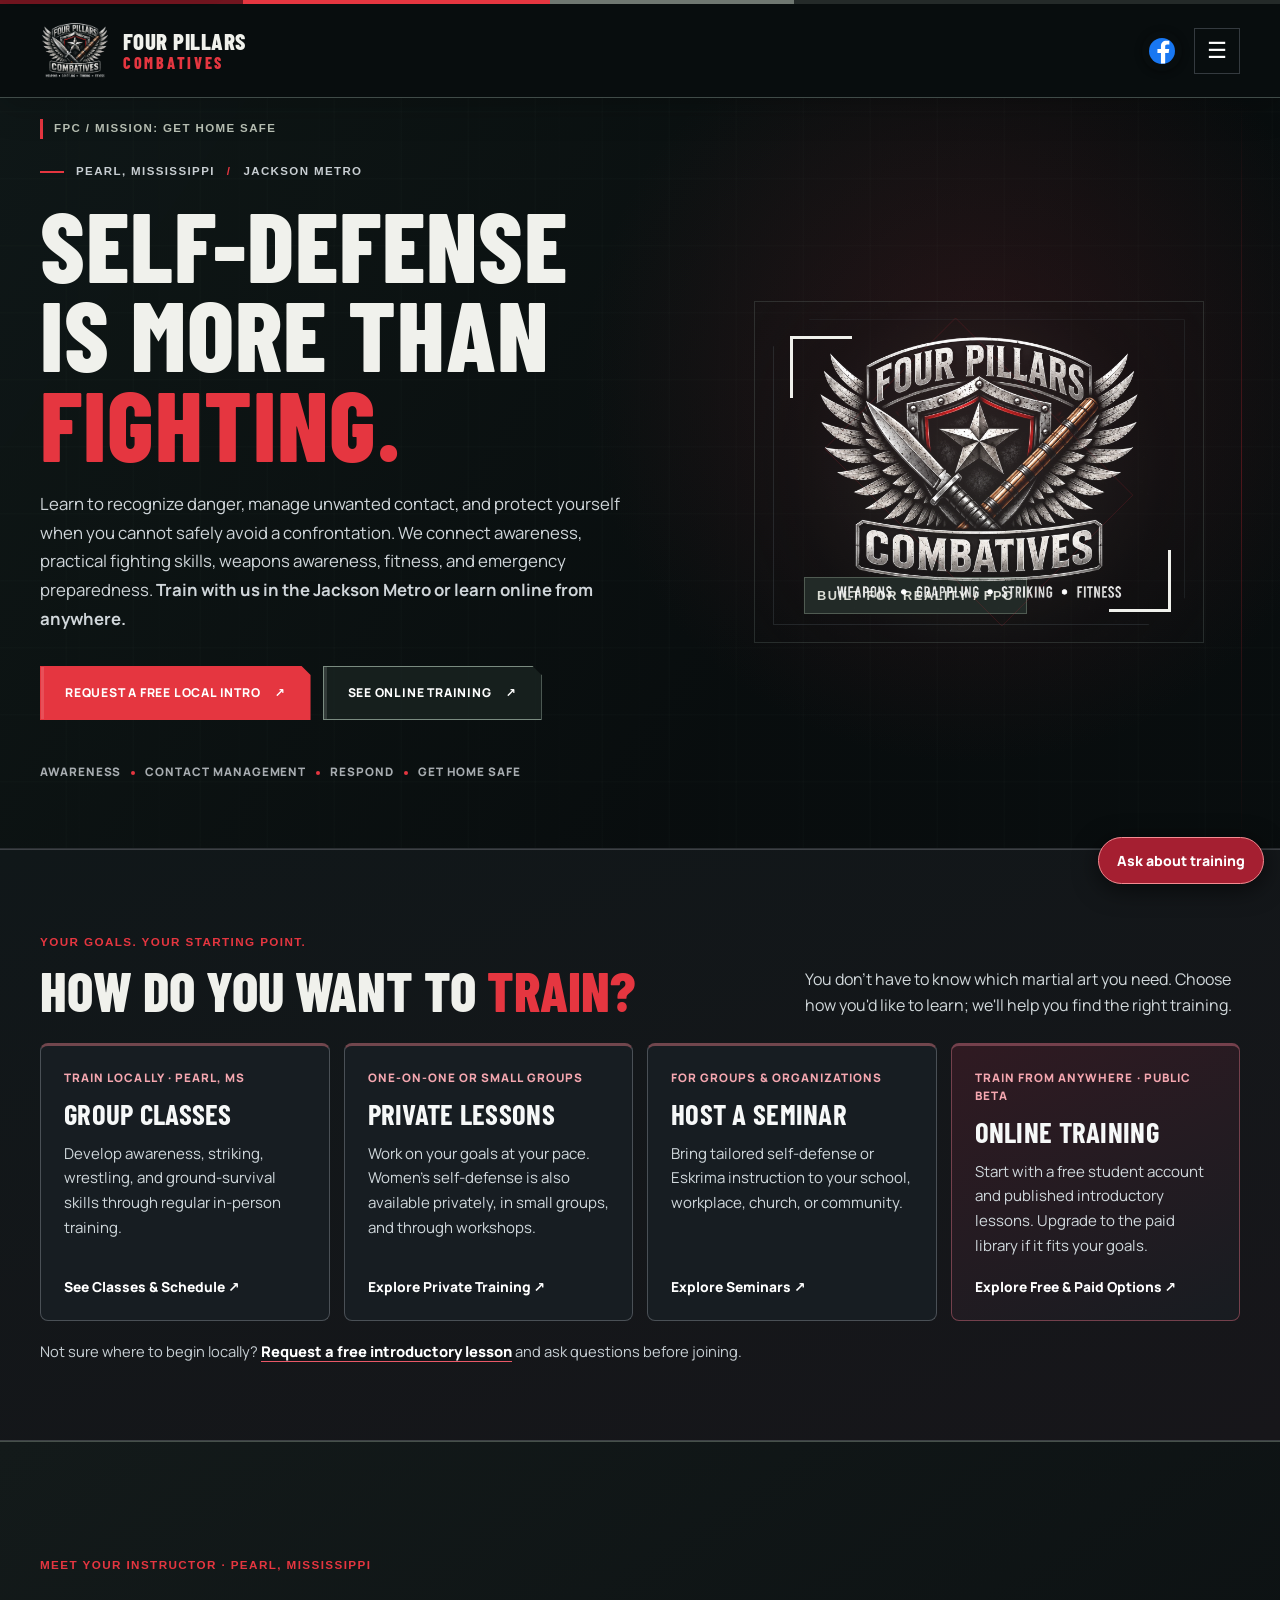
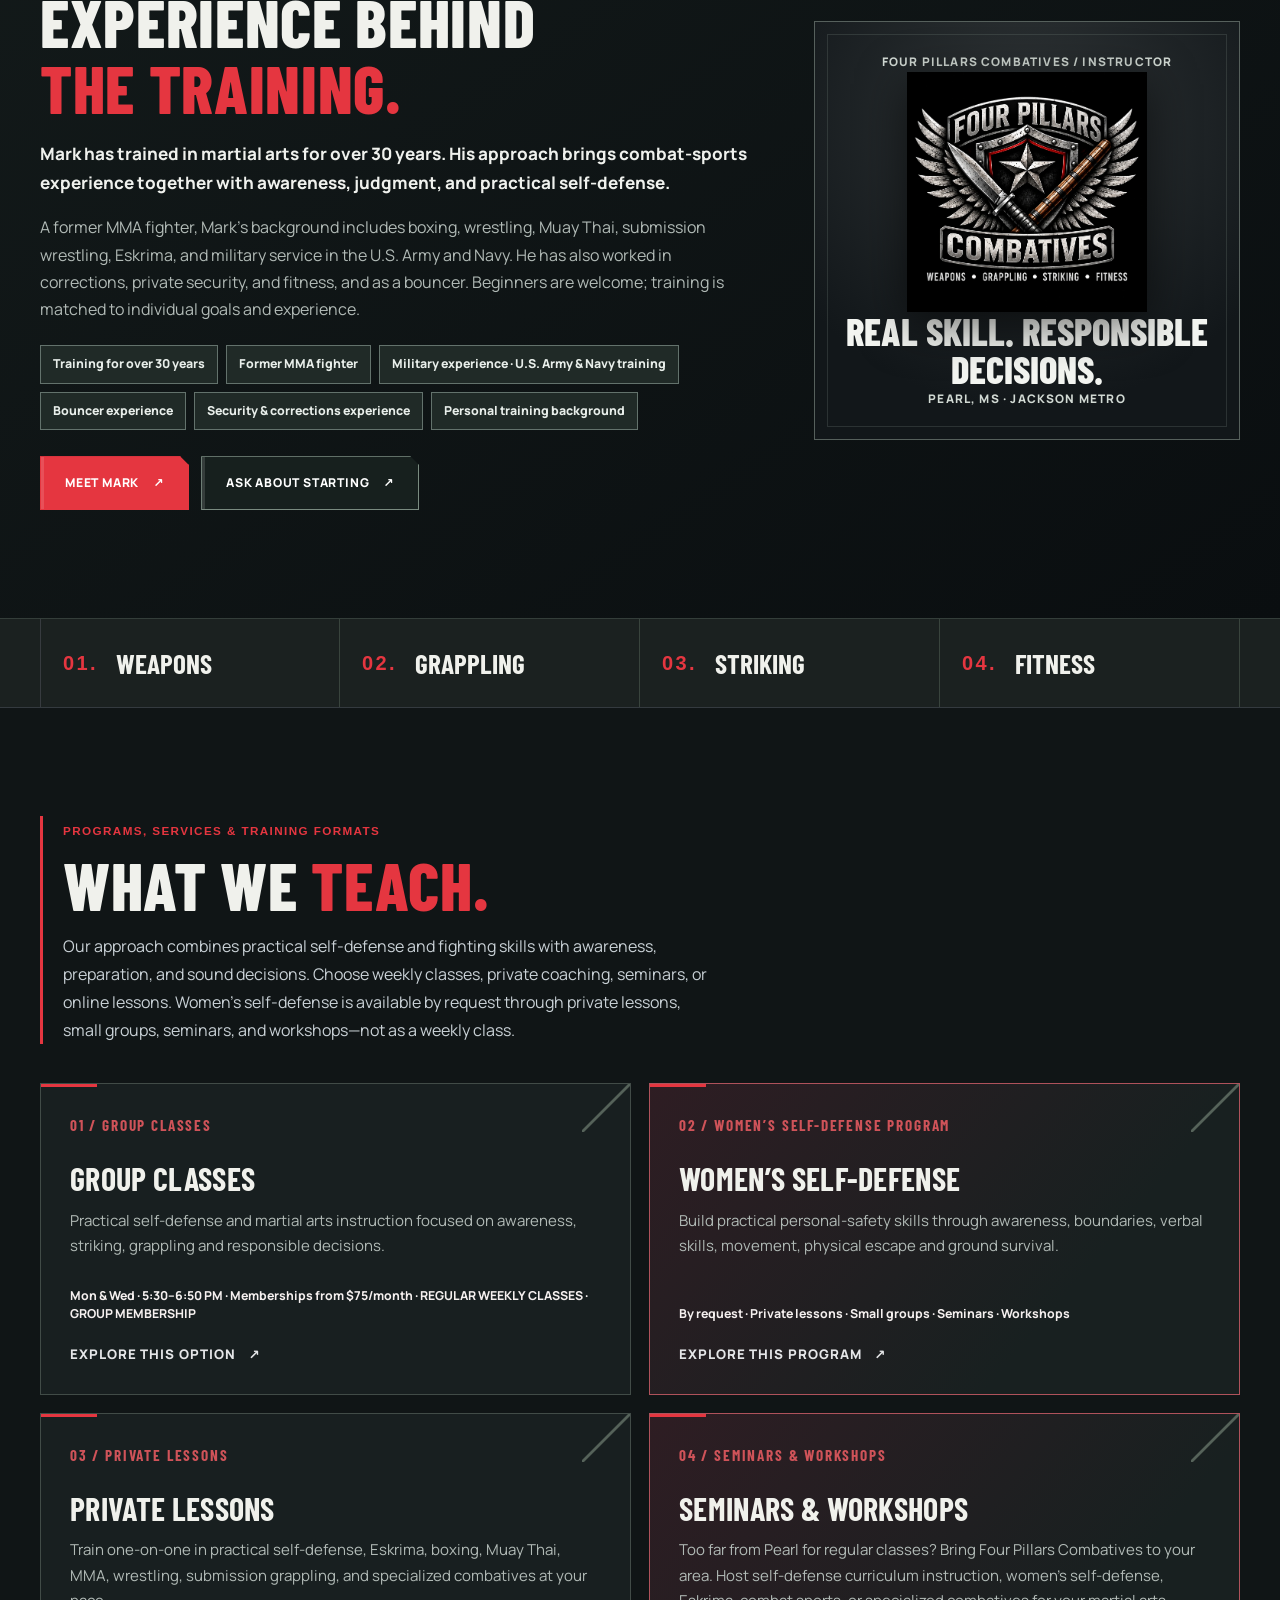
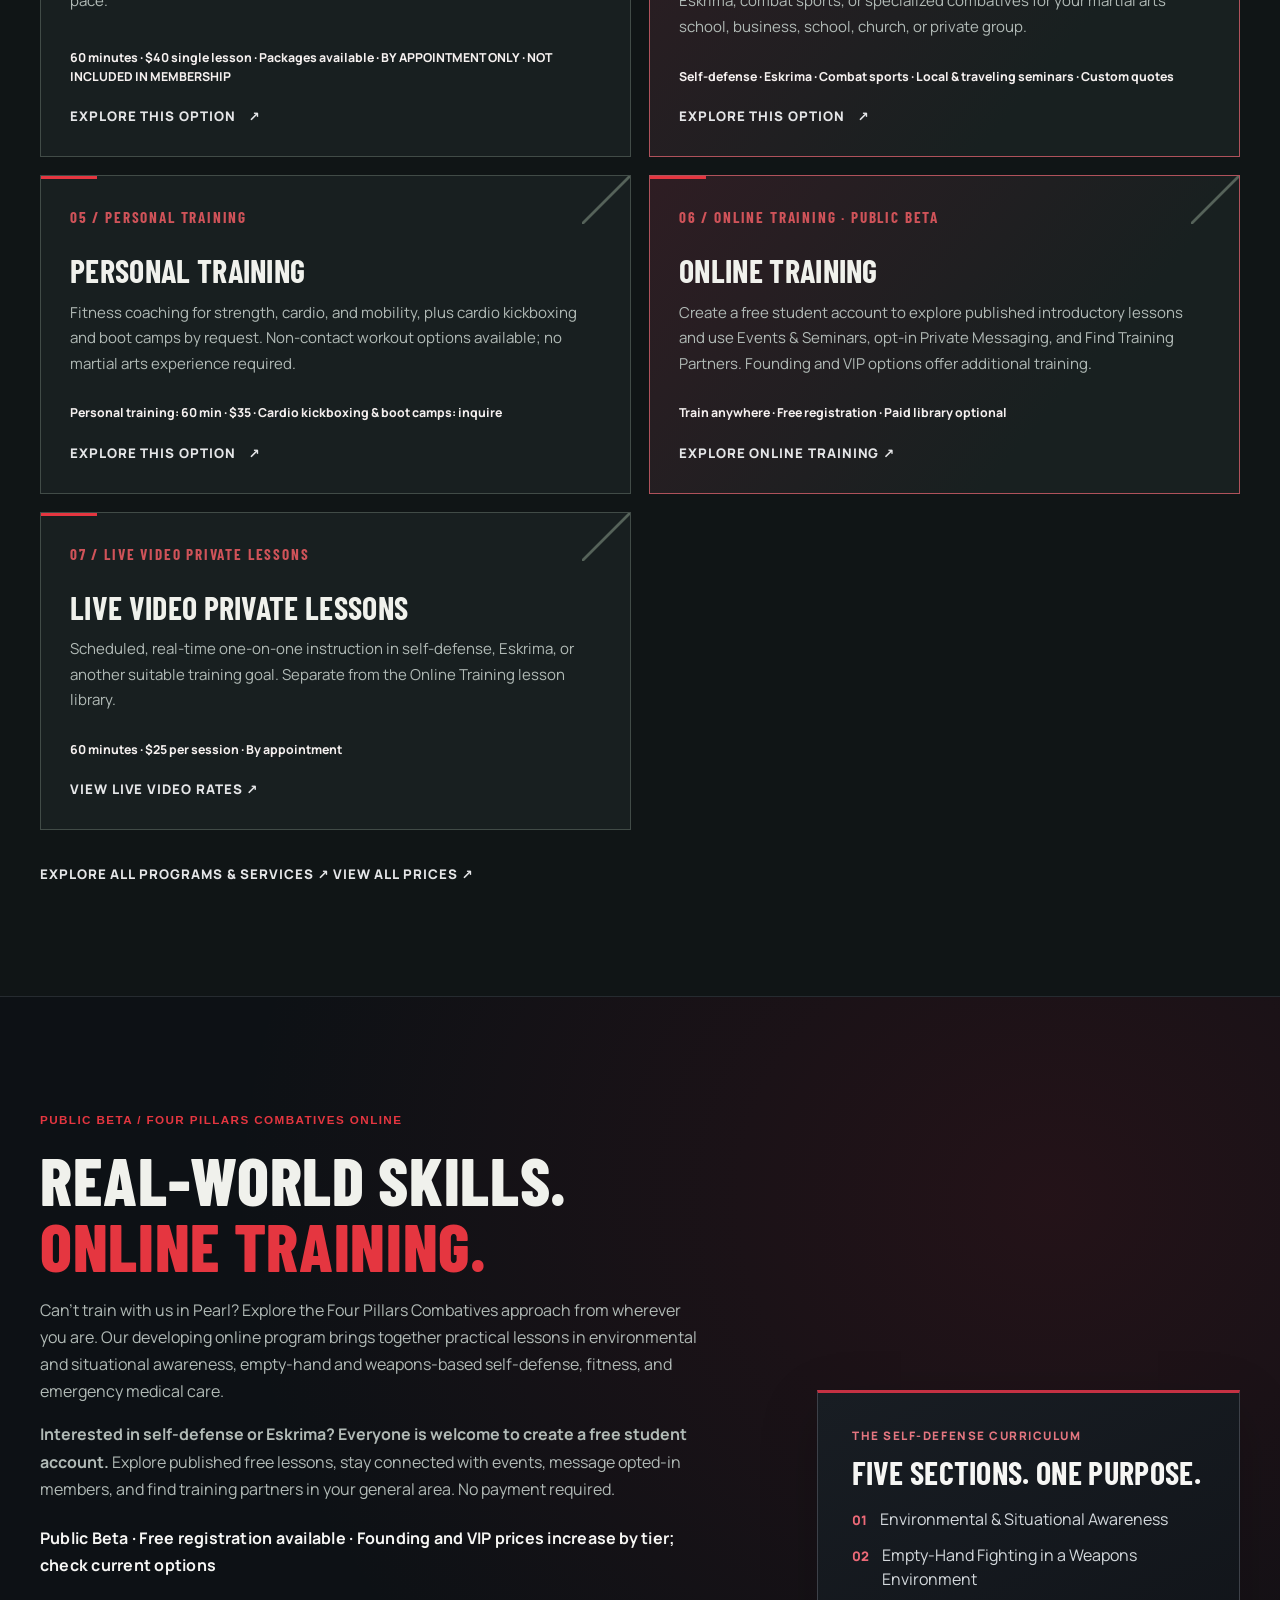
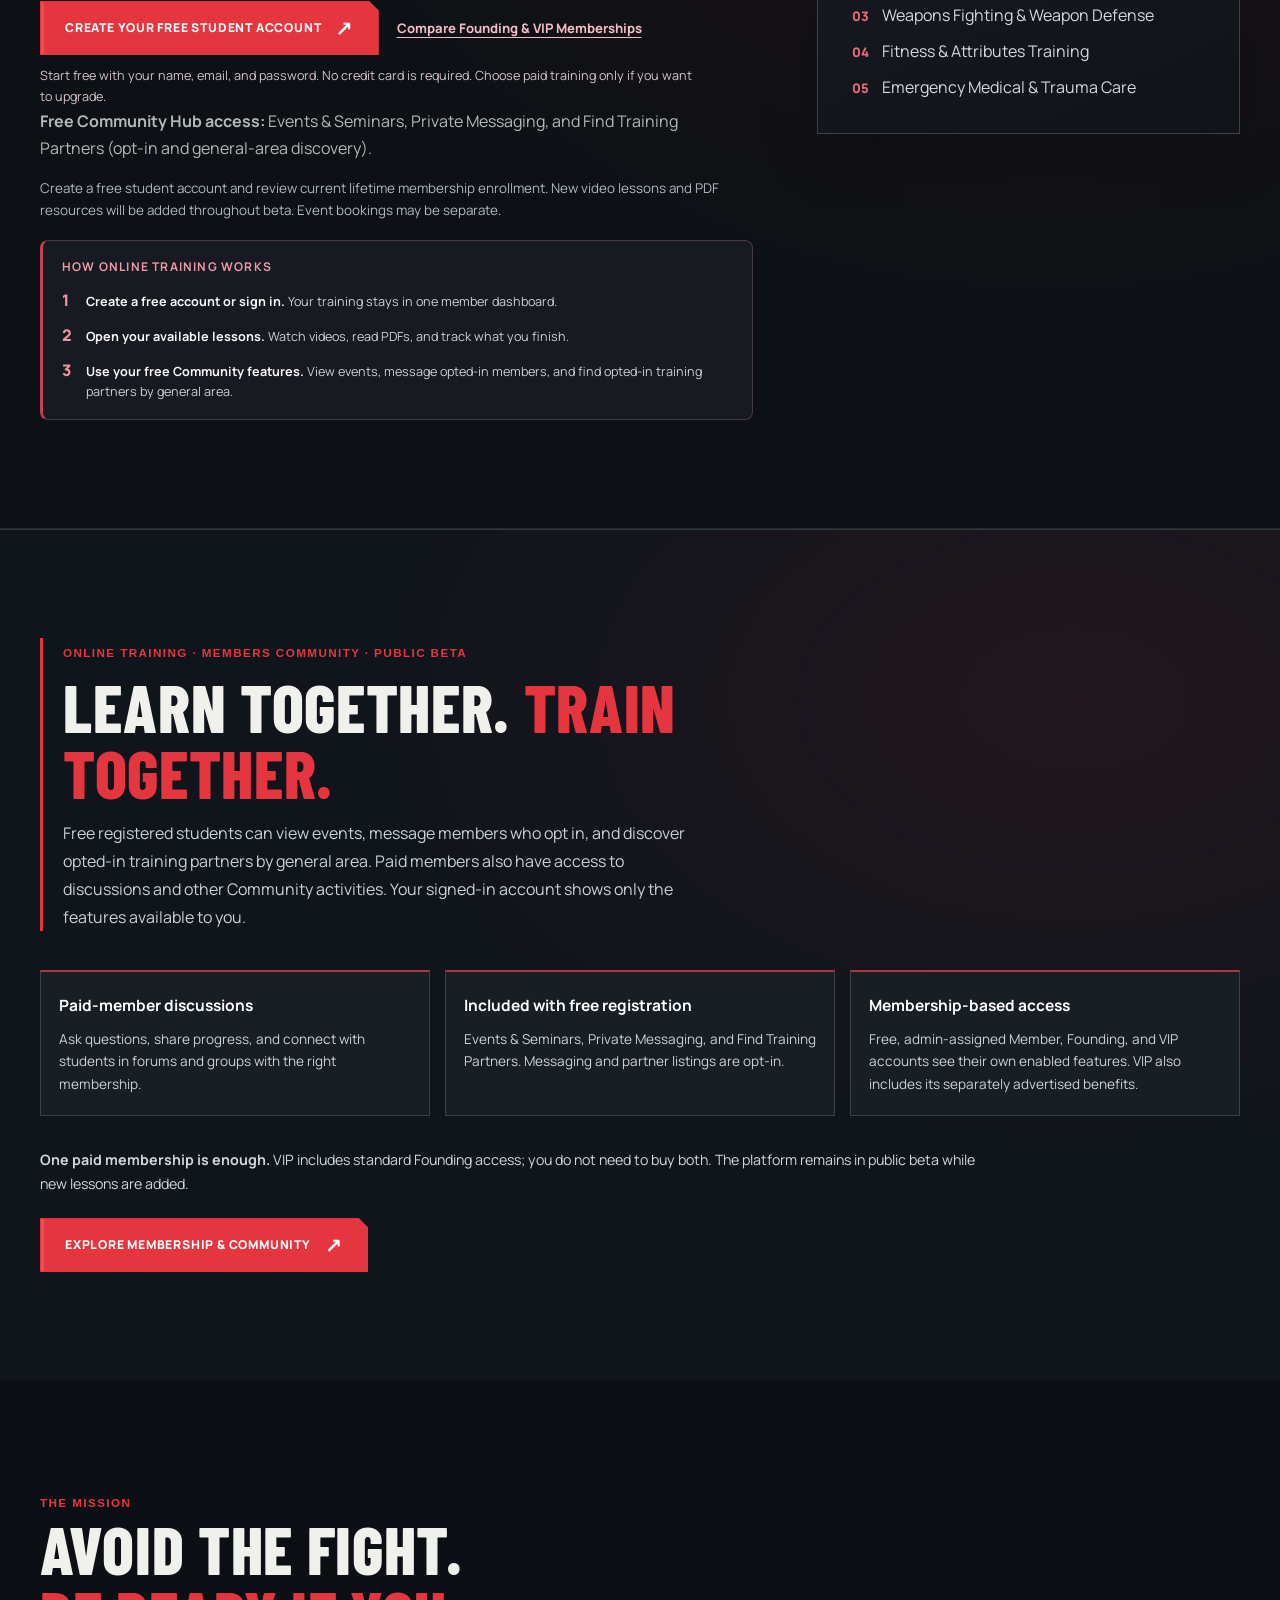
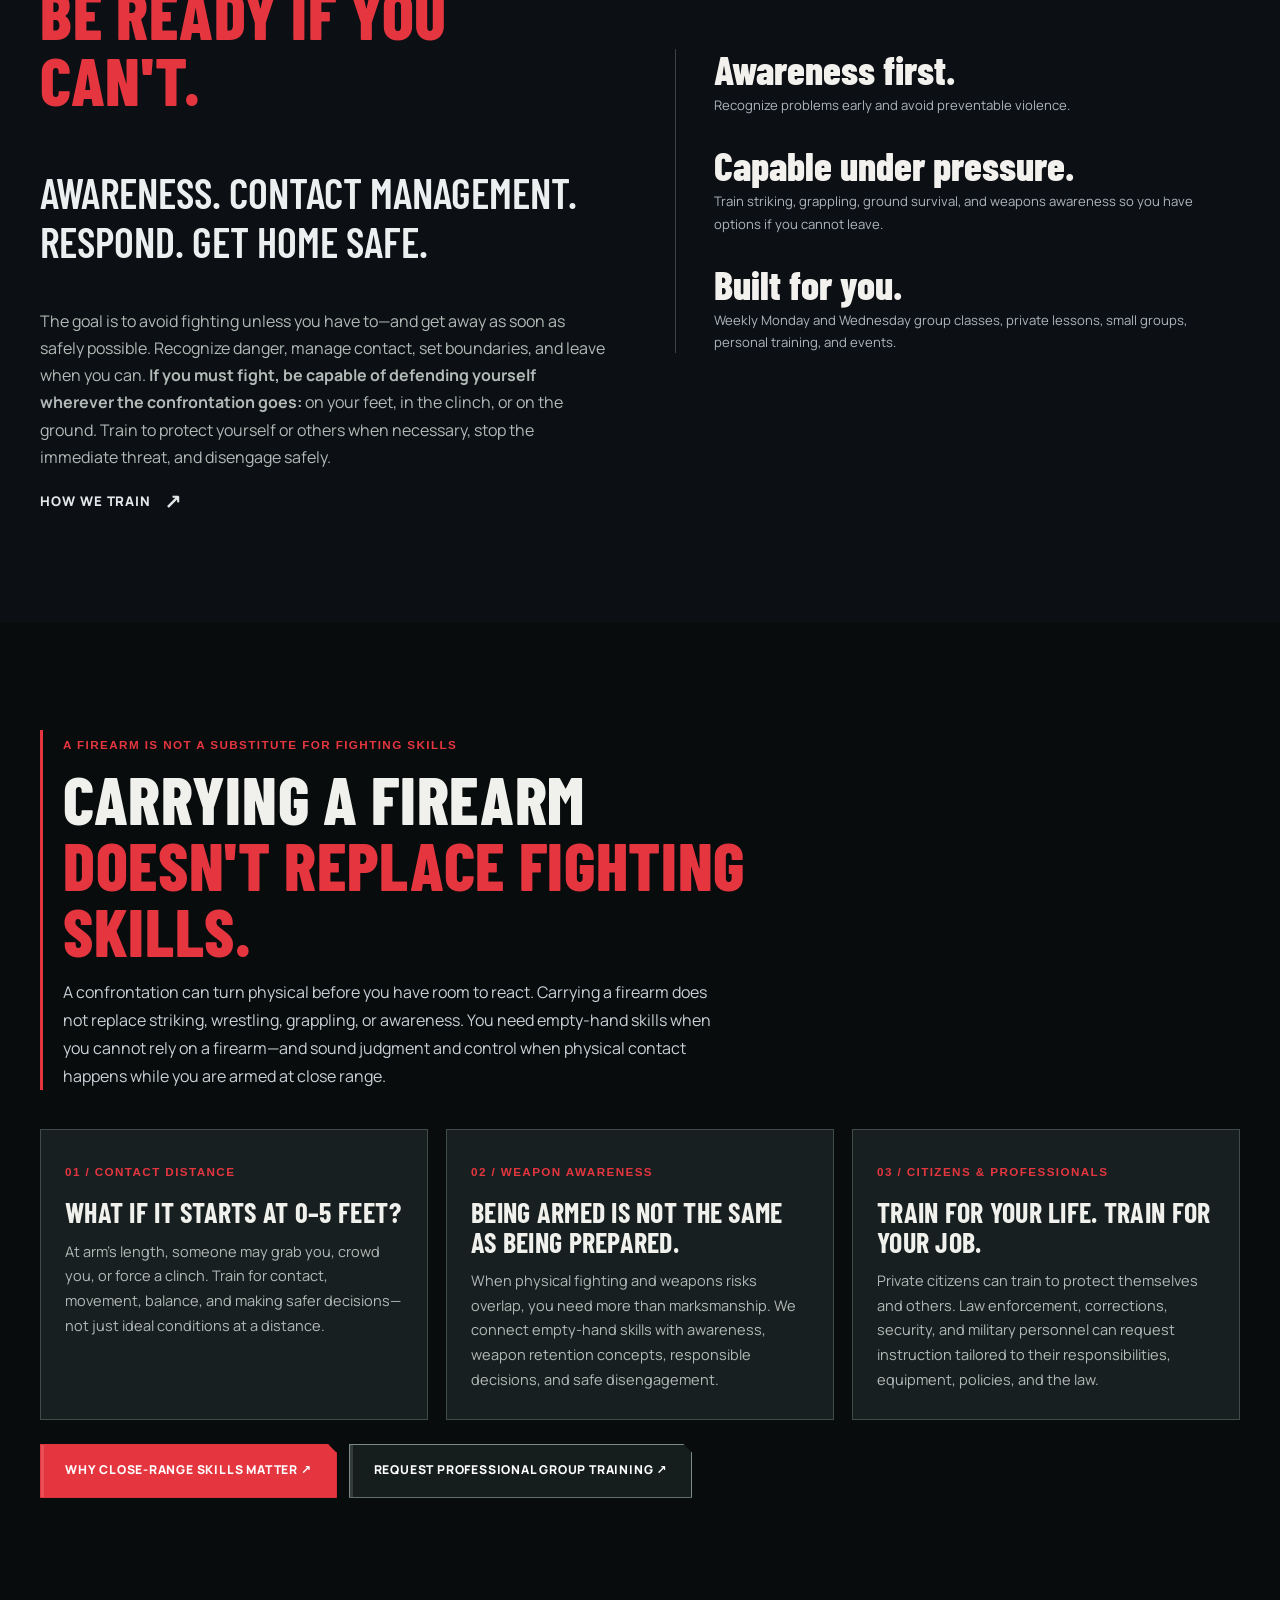
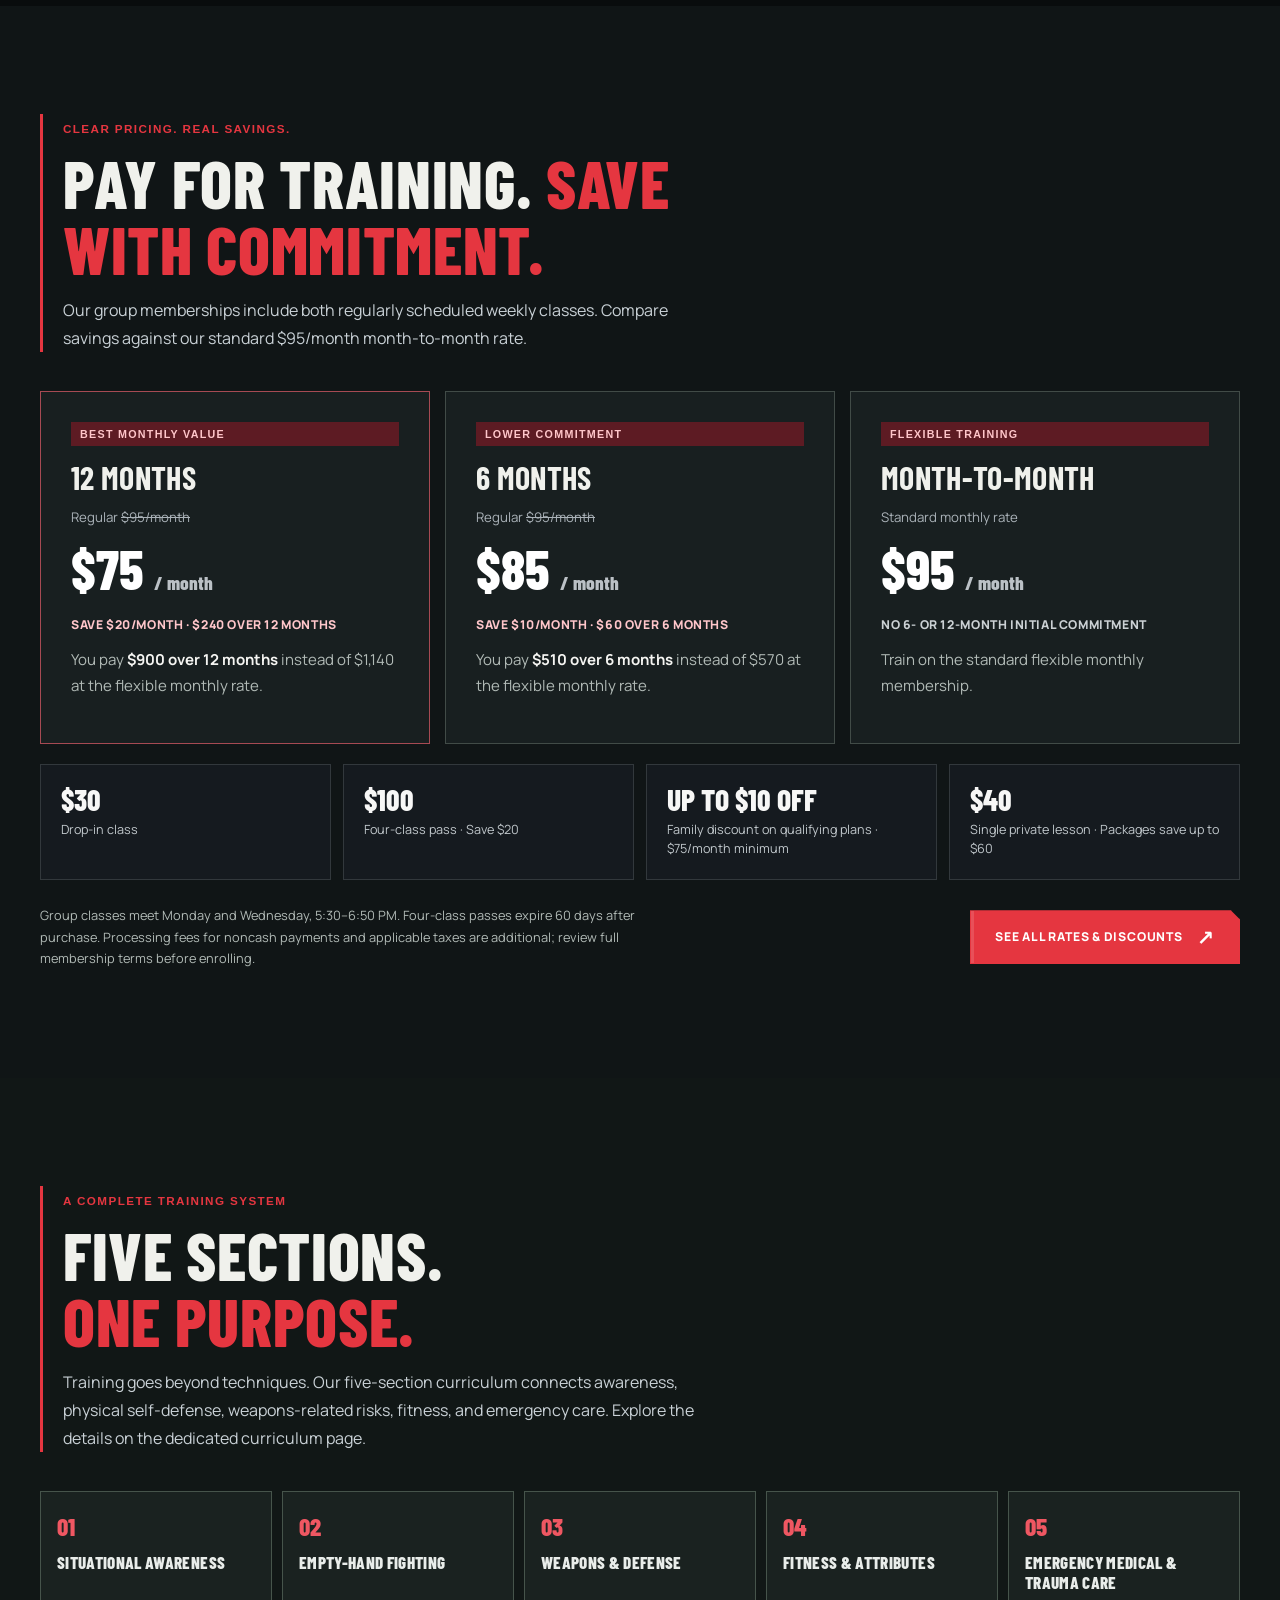
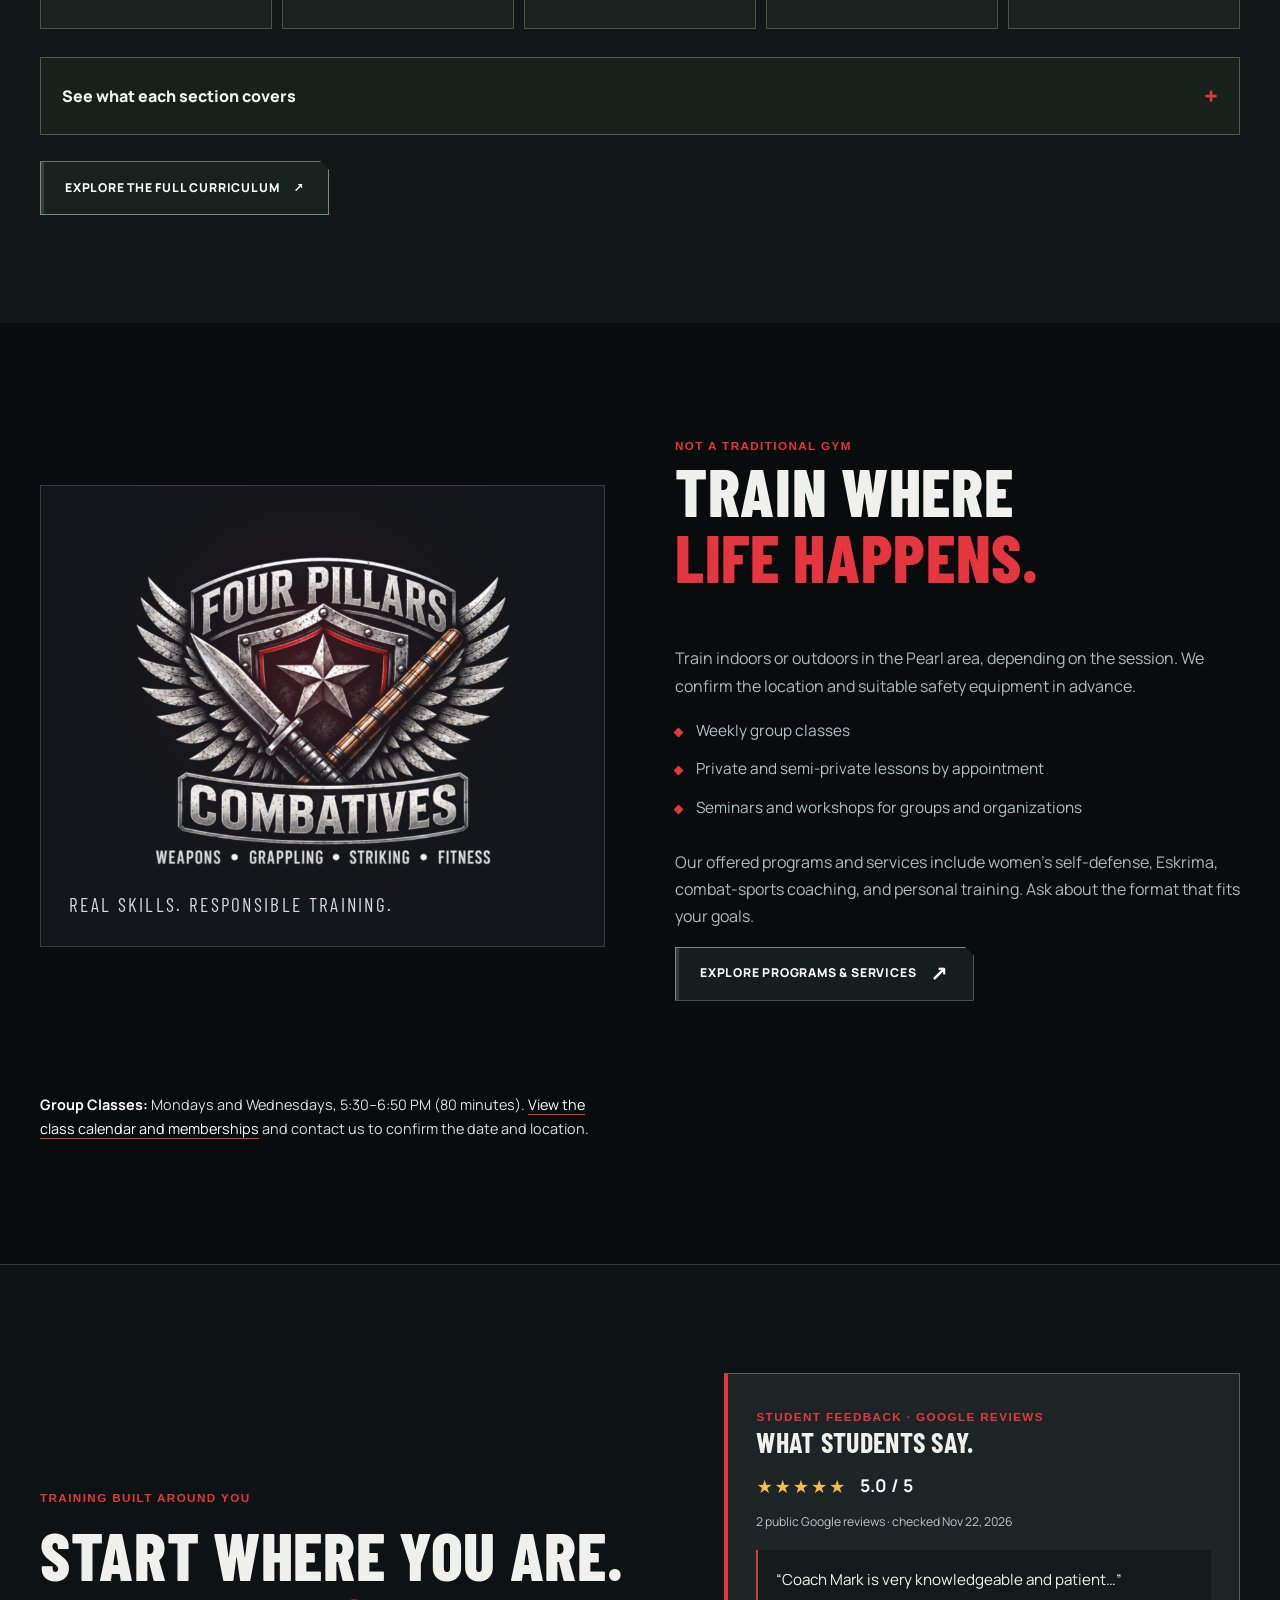
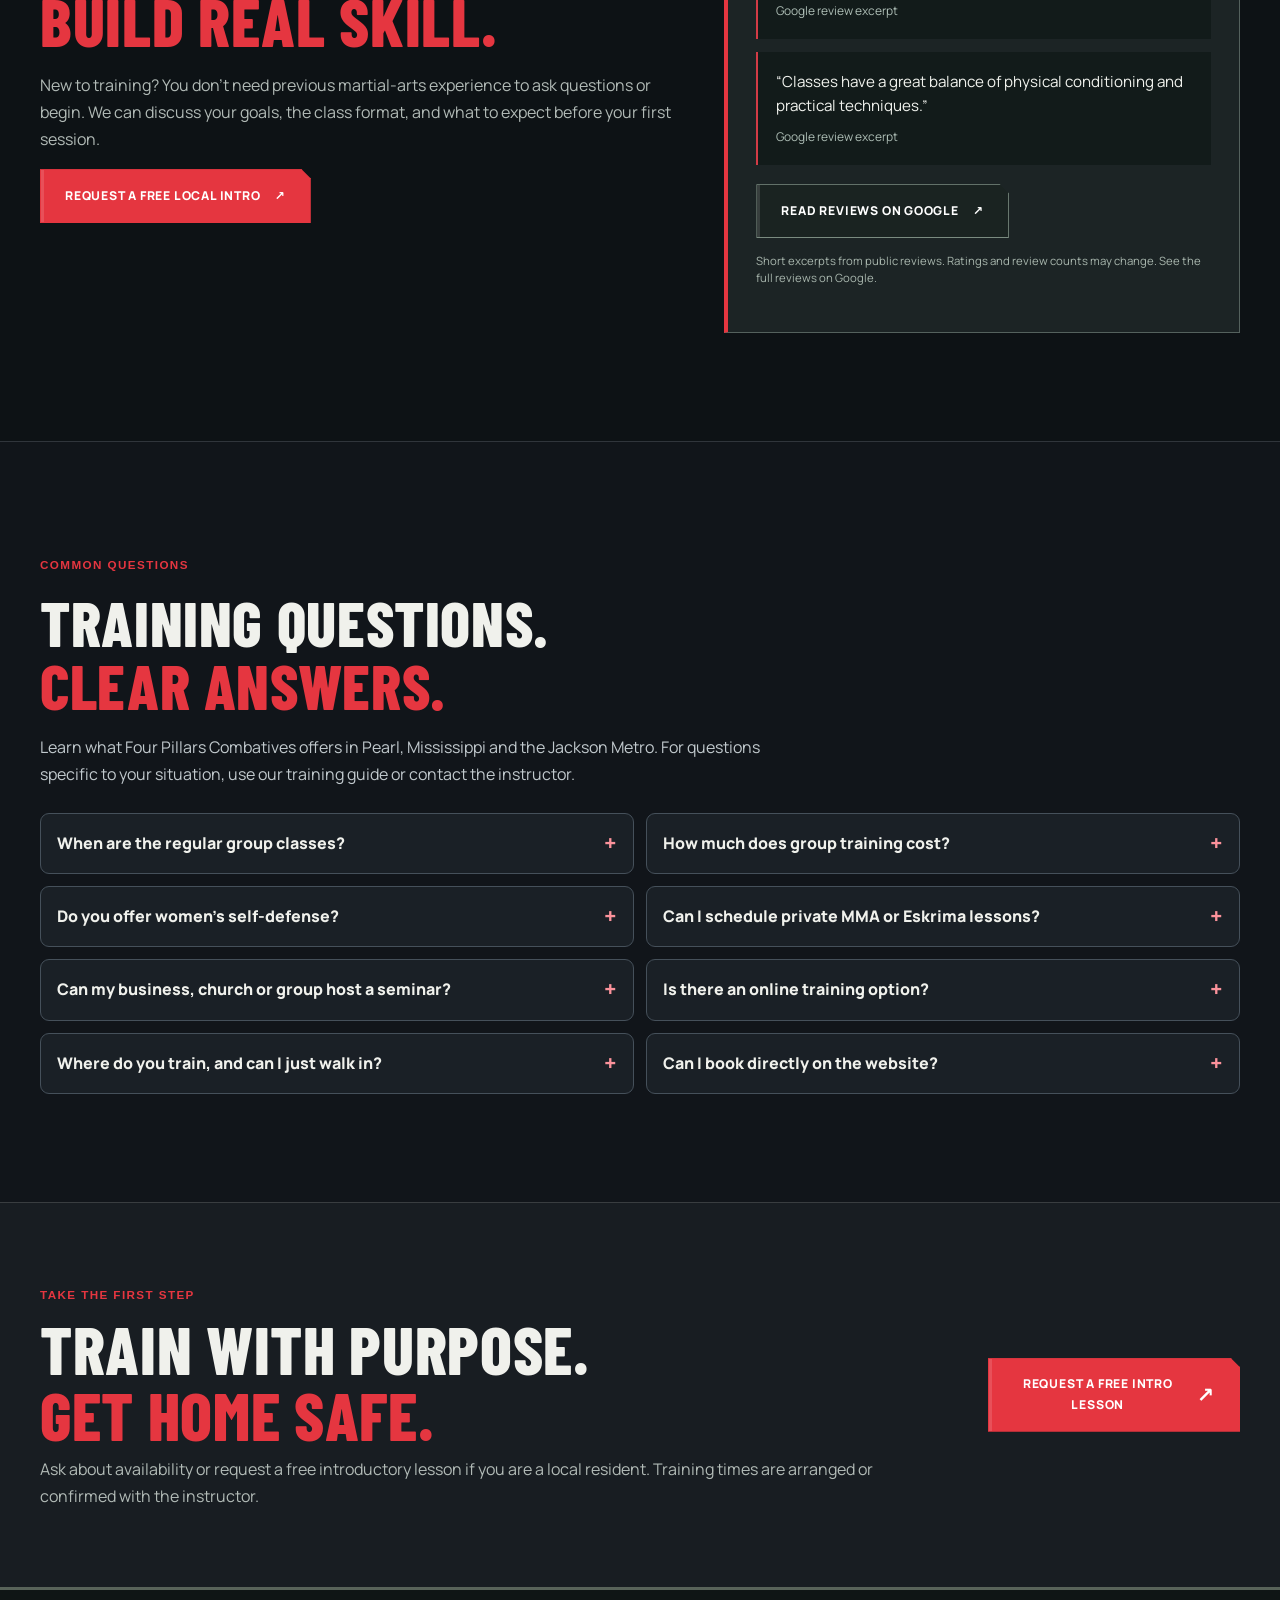
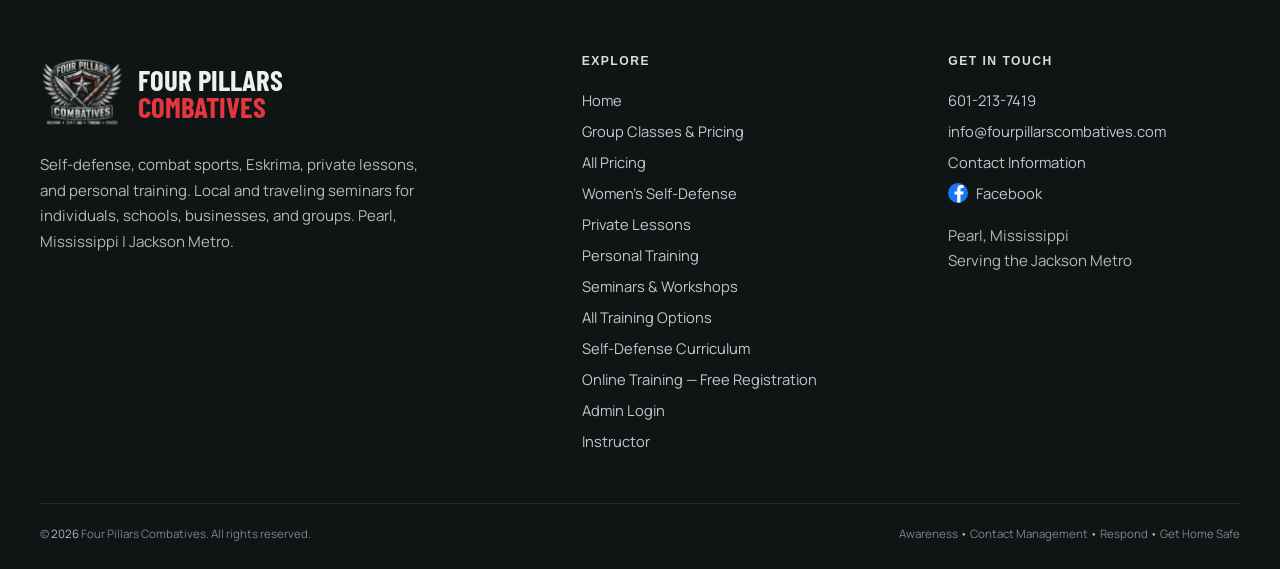
==== commit 1f24977c: "Clarify military service in the homepage instructor biography" ====
--- a/index.html
+++ b/index.html
@@ -113,7 +113,7 @@
 <section class="section home-trust" id="meet-mark" aria-labelledby="meet-mark-heading"><div class="shell home-trust-layout">
   <div><span class="eyebrow">Meet your instructor · Pearl, Mississippi</span><h2 id="meet-mark-heading">EXPERIENCE BEHIND<br/><span class="red">THE TRAINING.</span></h2>
     <p class="trust-byline">Mark has trained in martial arts for over 30 years. His approach brings combat-sports experience together with awareness, judgment, and practical self-defense.</p>
-    <p>A former MMA fighter, Mark's background includes boxing, wrestling, Muay Thai, submission wrestling, Eskrima, and military training in the U.S. Army and Navy. He has also worked in corrections, private security, and fitness, and as a bouncer. Beginners are welcome; training is matched to individual goals and experience.</p>
+    <p>A former MMA fighter, Mark's background includes boxing, wrestling, Muay Thai, submission wrestling, Eskrima, and military service in the U.S. Army and Navy. He has also worked in corrections, private security, and fitness, and as a bouncer. Beginners are welcome; training is matched to individual goals and experience.</p>
     <ul class="trust-facts"><li>Training for over 30 years</li><li>Former MMA fighter</li><li>Military experience · U.S. Army &amp; Navy training</li><li>Bouncer experience</li><li>Security &amp; corrections experience</li><li>Personal training background</li></ul>
     <div class="trust-actions"><a class="btn" href="/about">Meet Mark <span aria-hidden="true">↗</span></a><a class="btn btn-outline" href="/contact?service=Free+Intro+Lesson#inquire">Ask About Starting <span aria-hidden="true">↗</span></a></div>
   </div>
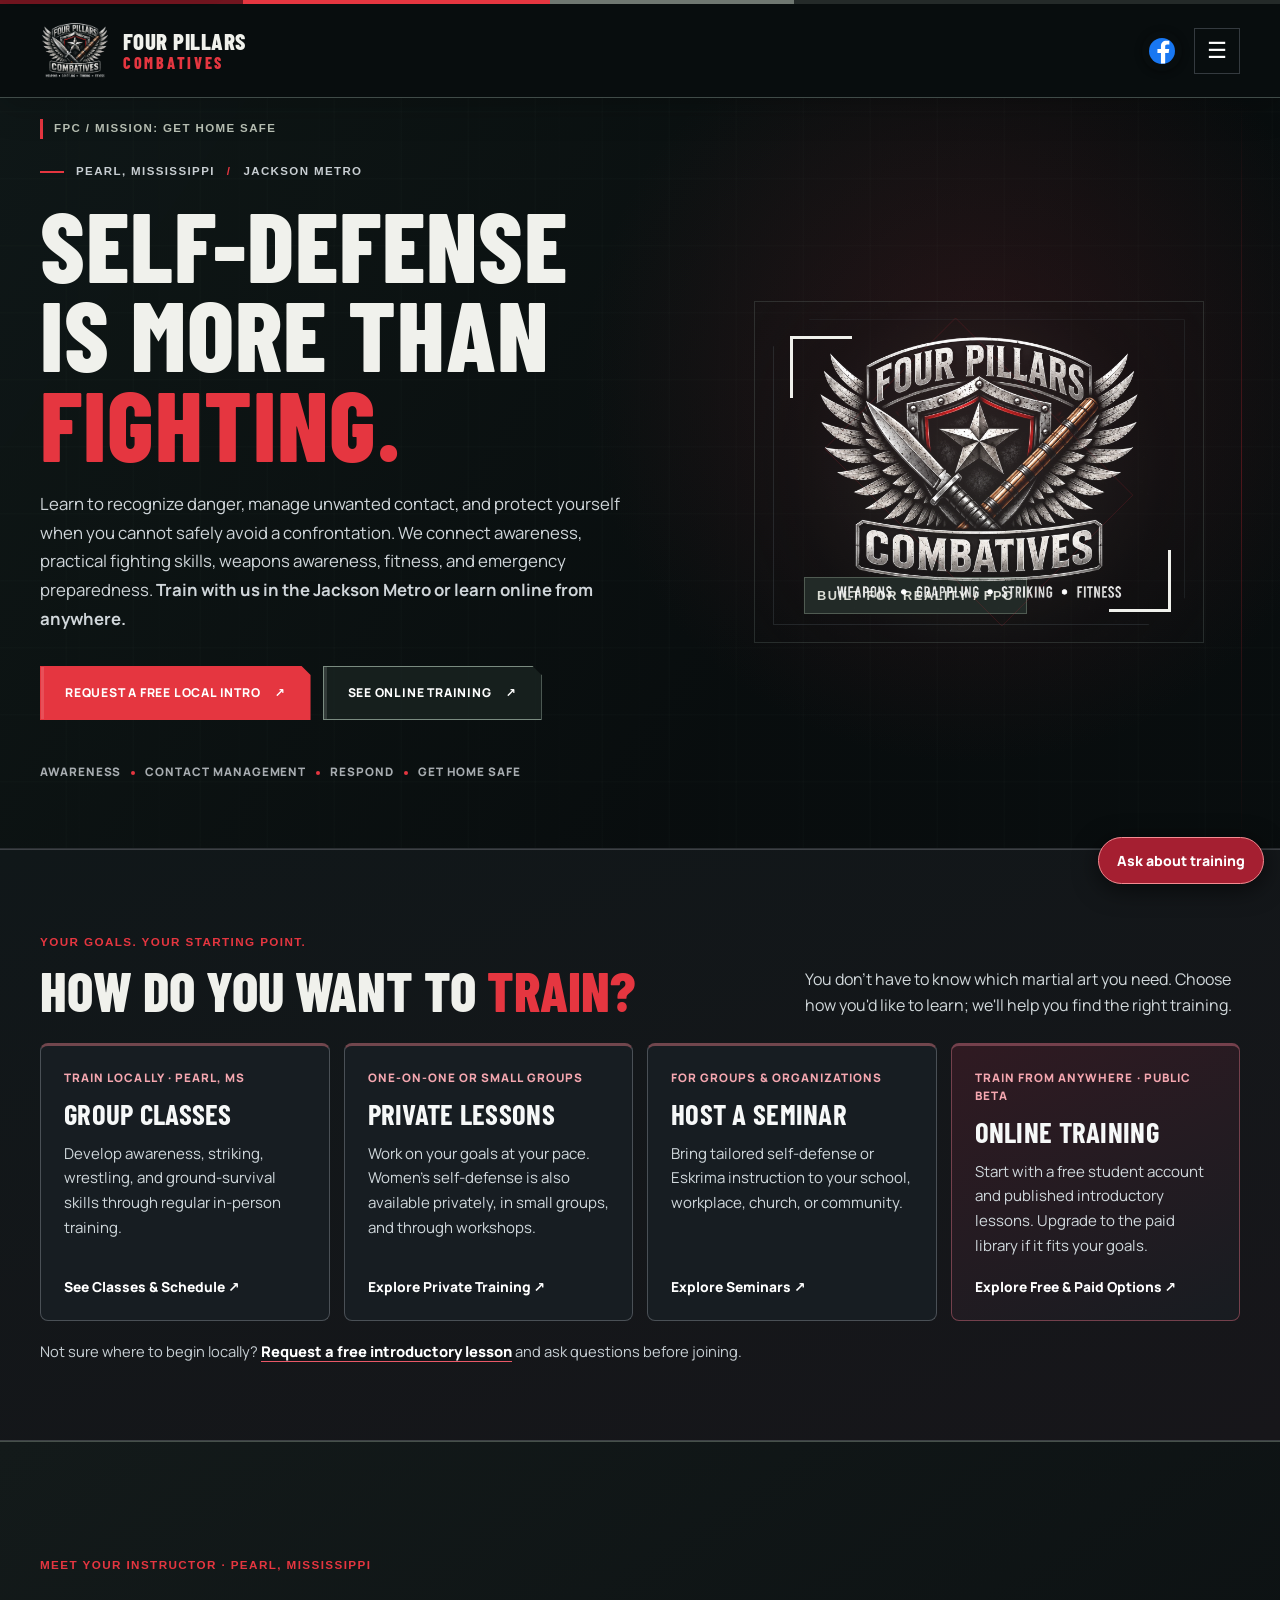
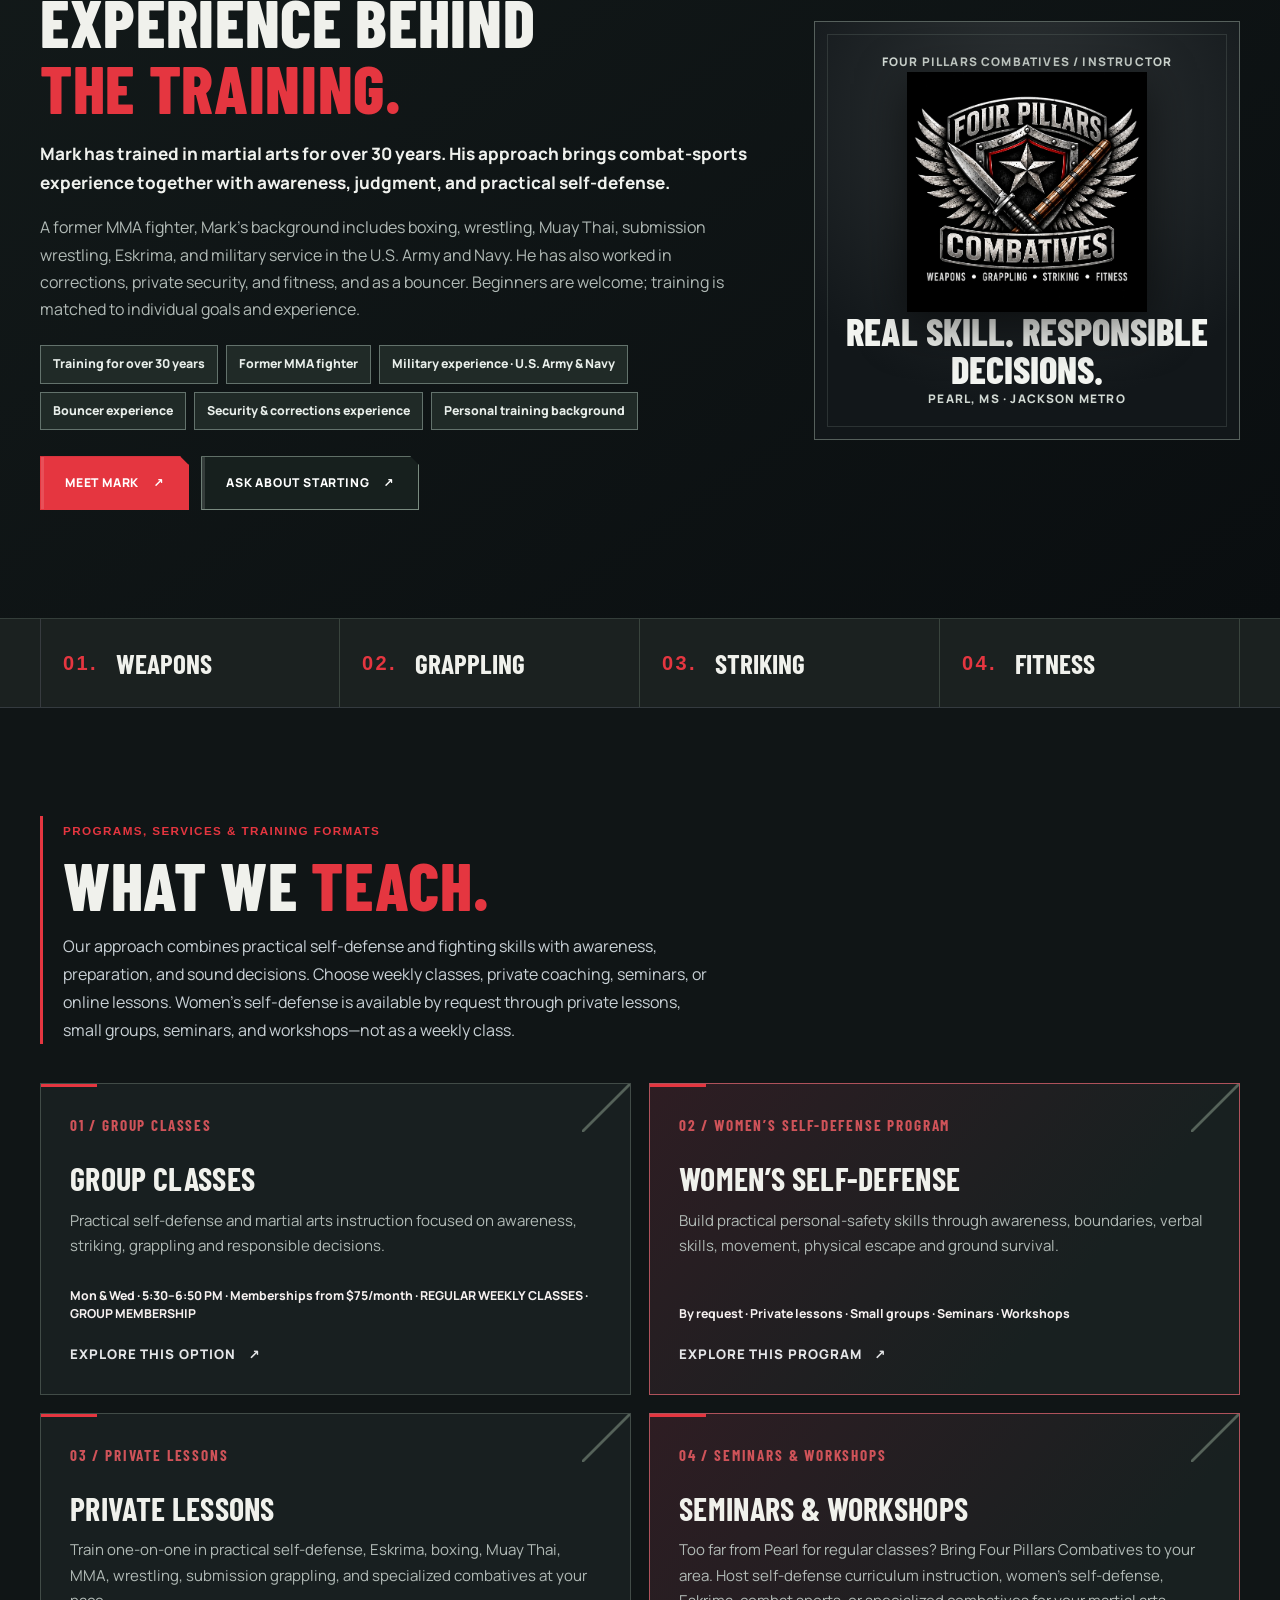
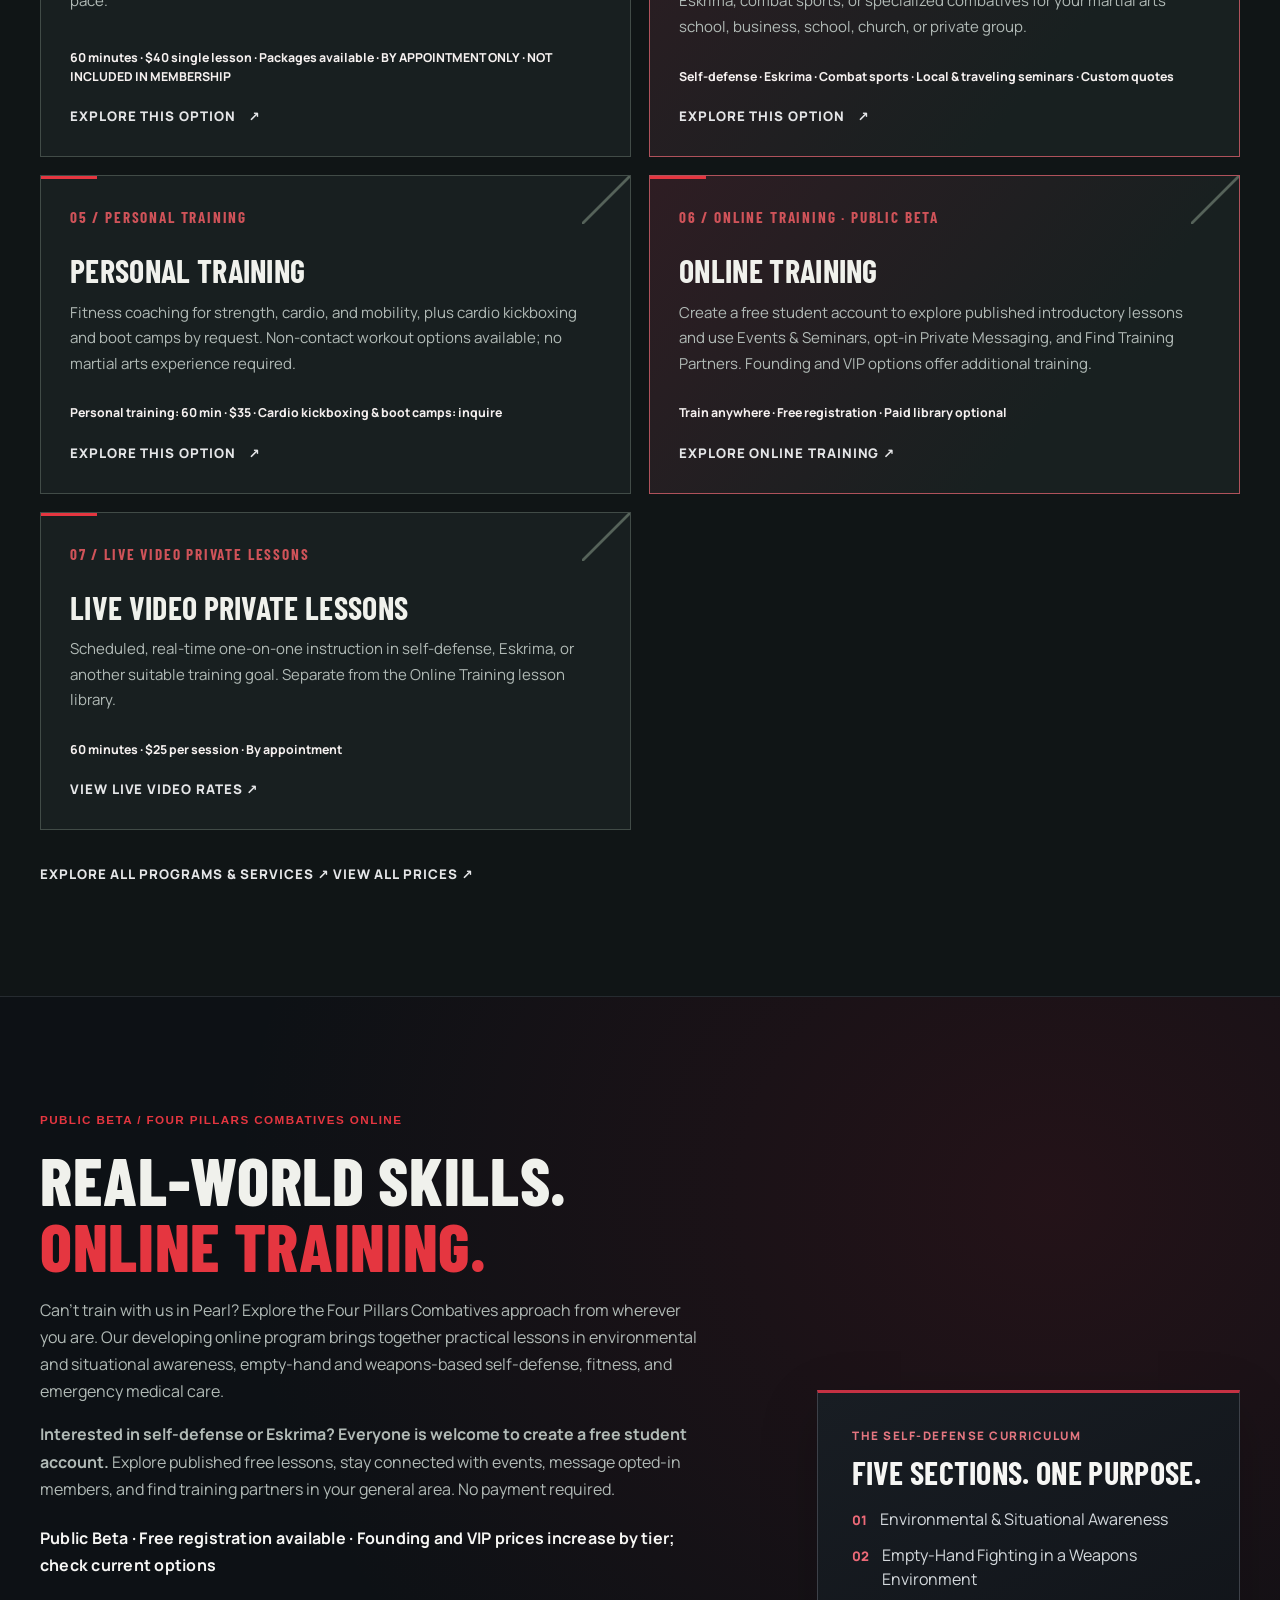
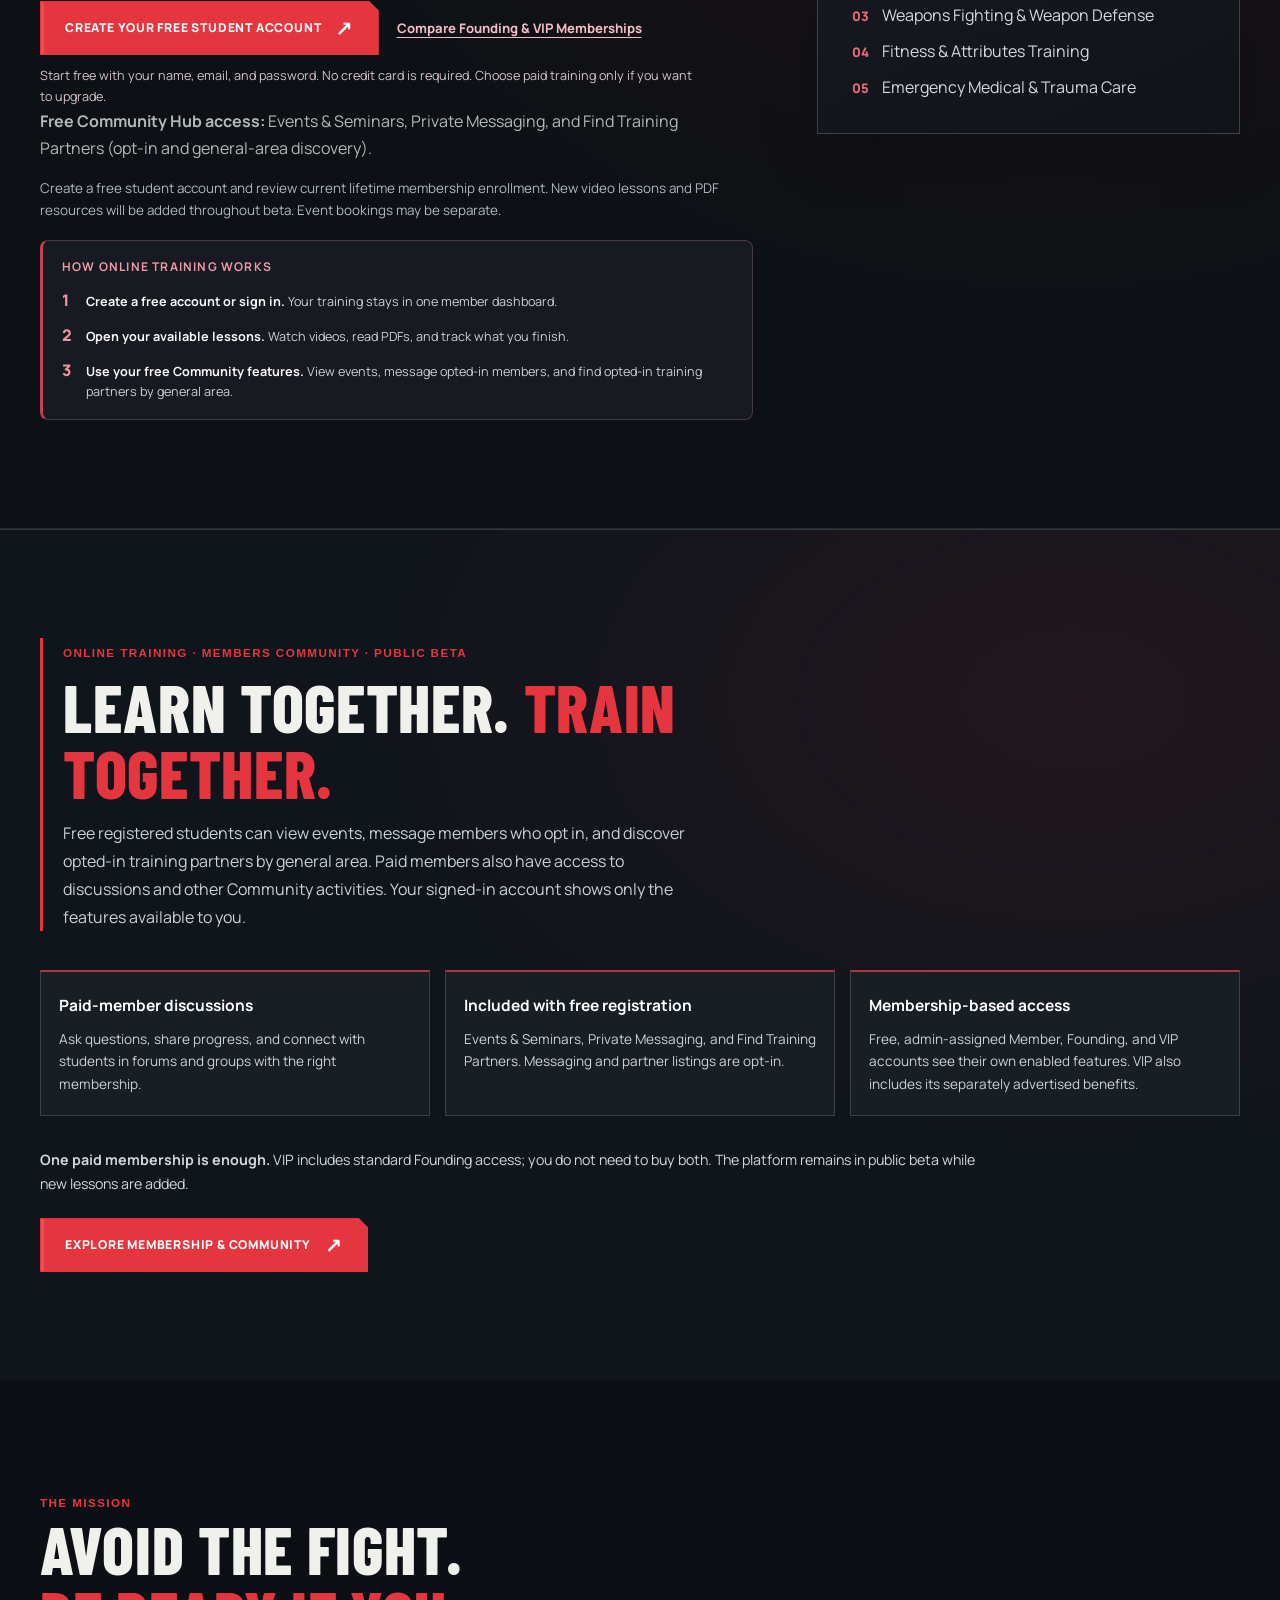
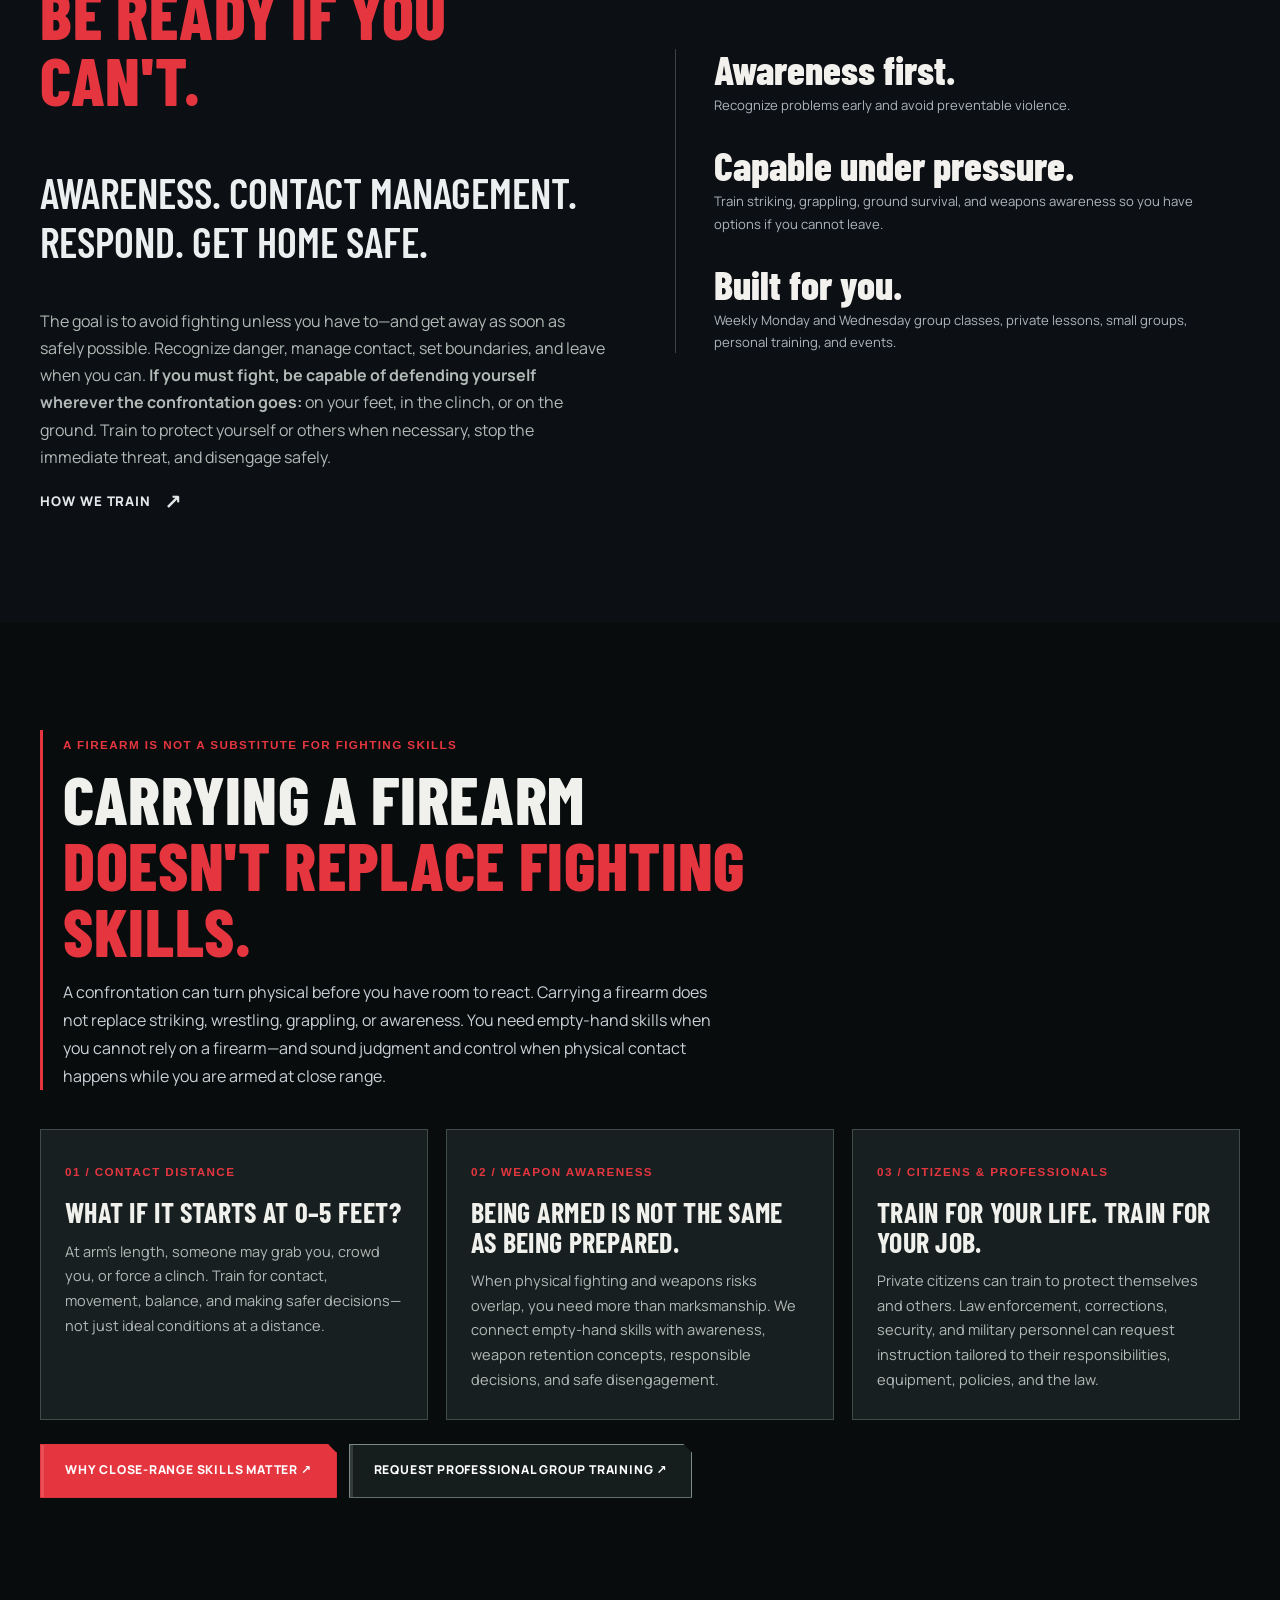
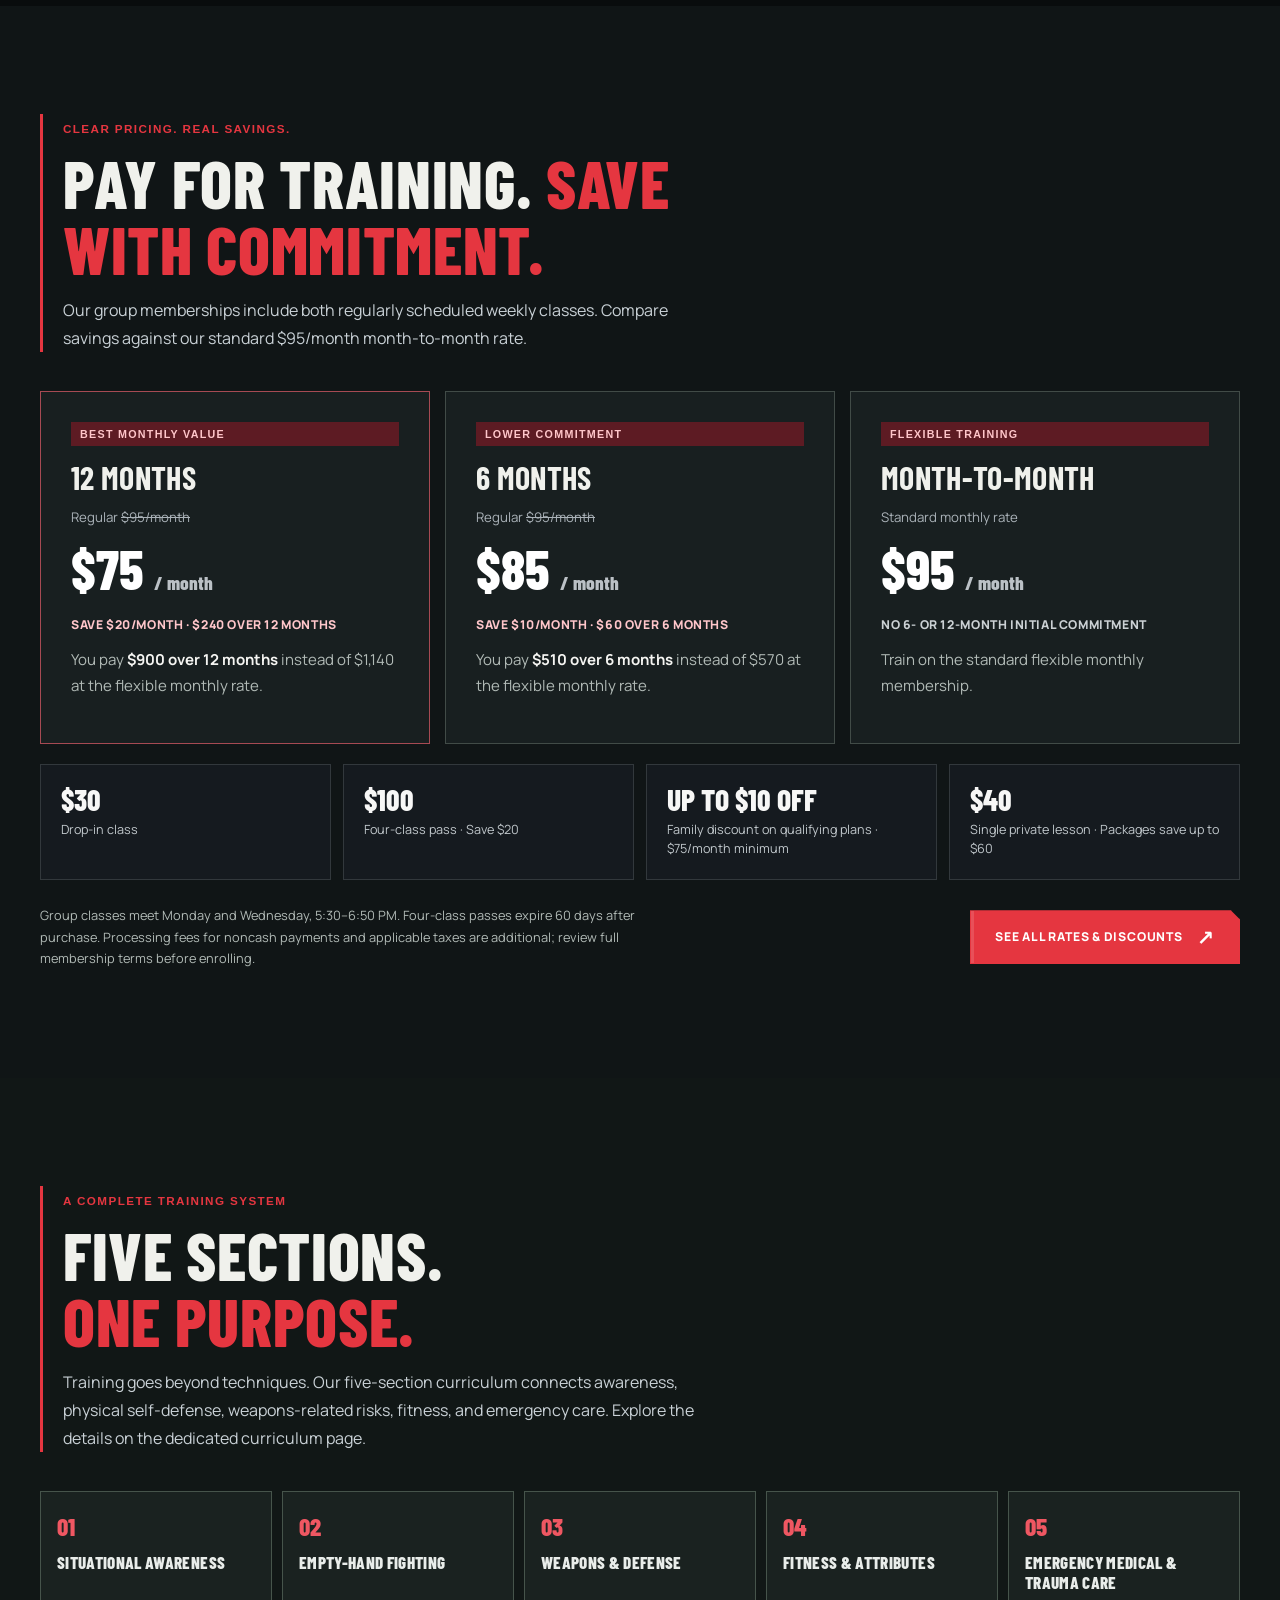
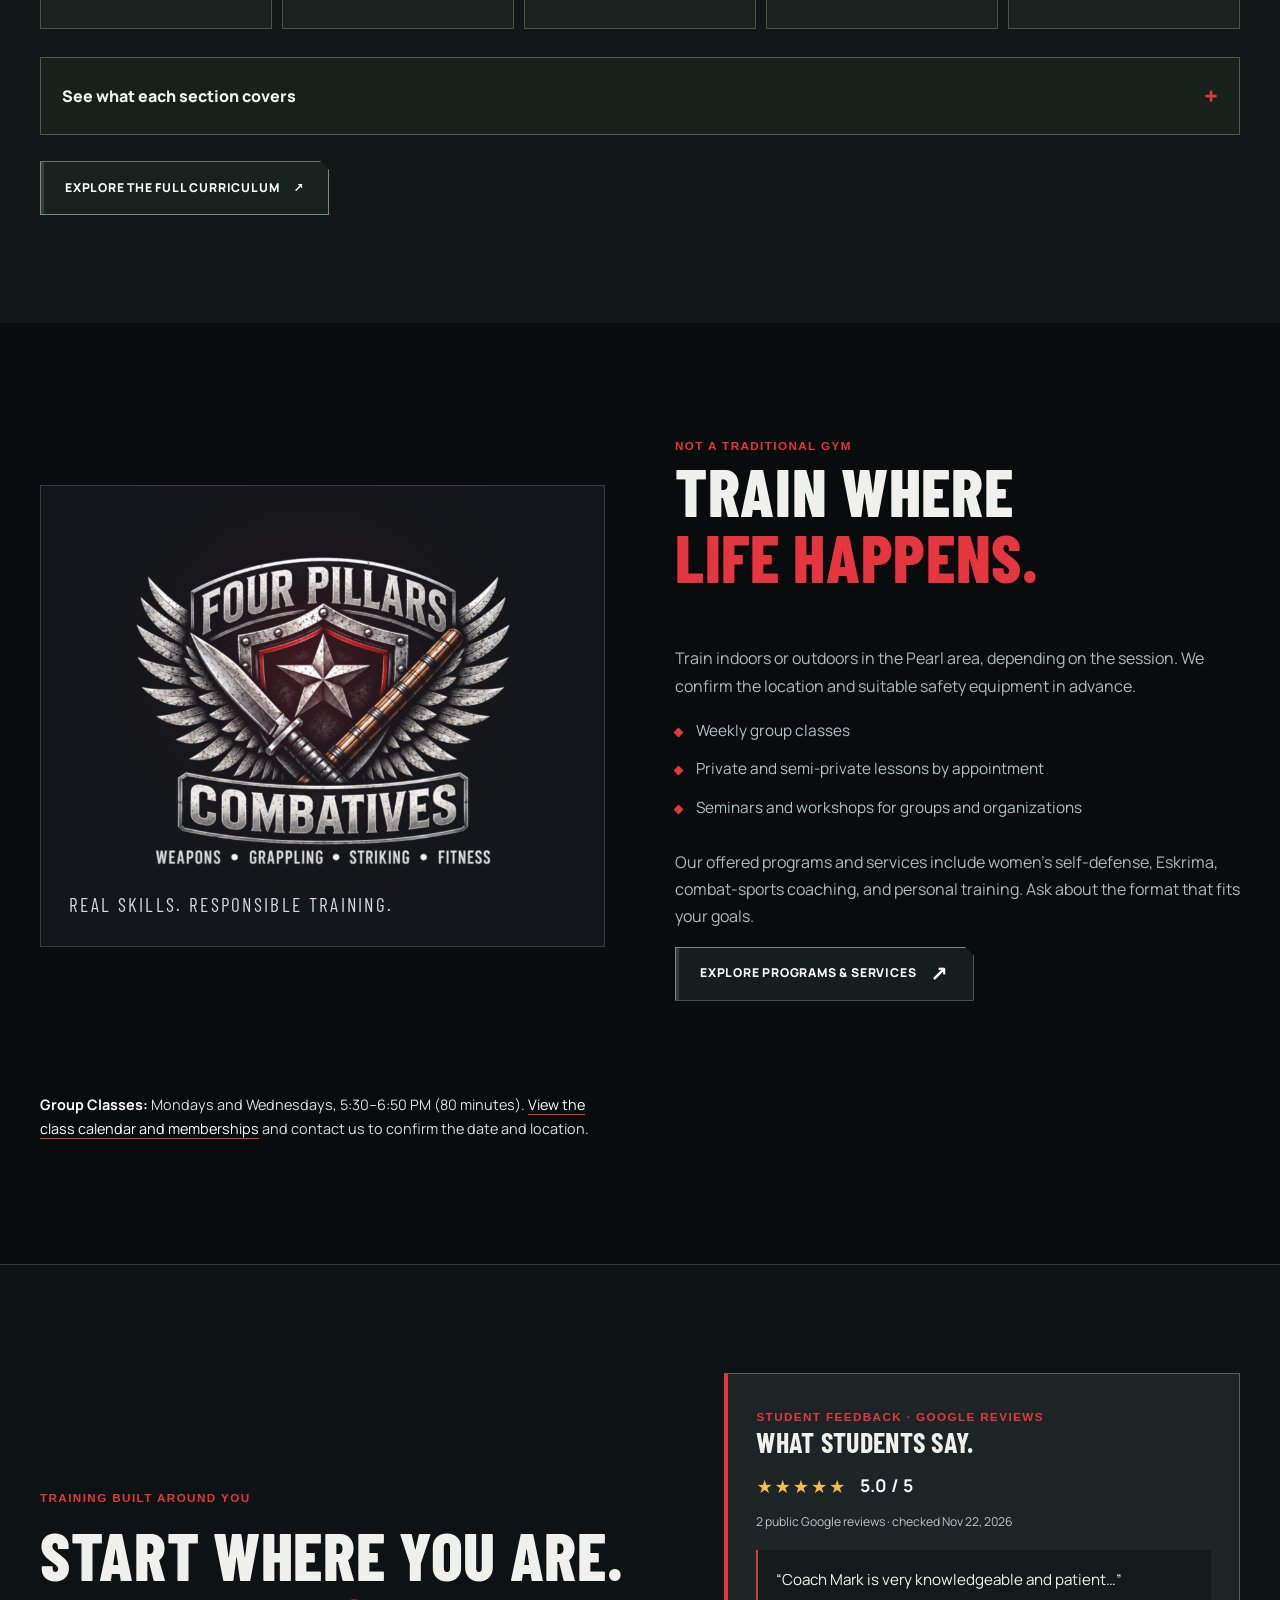
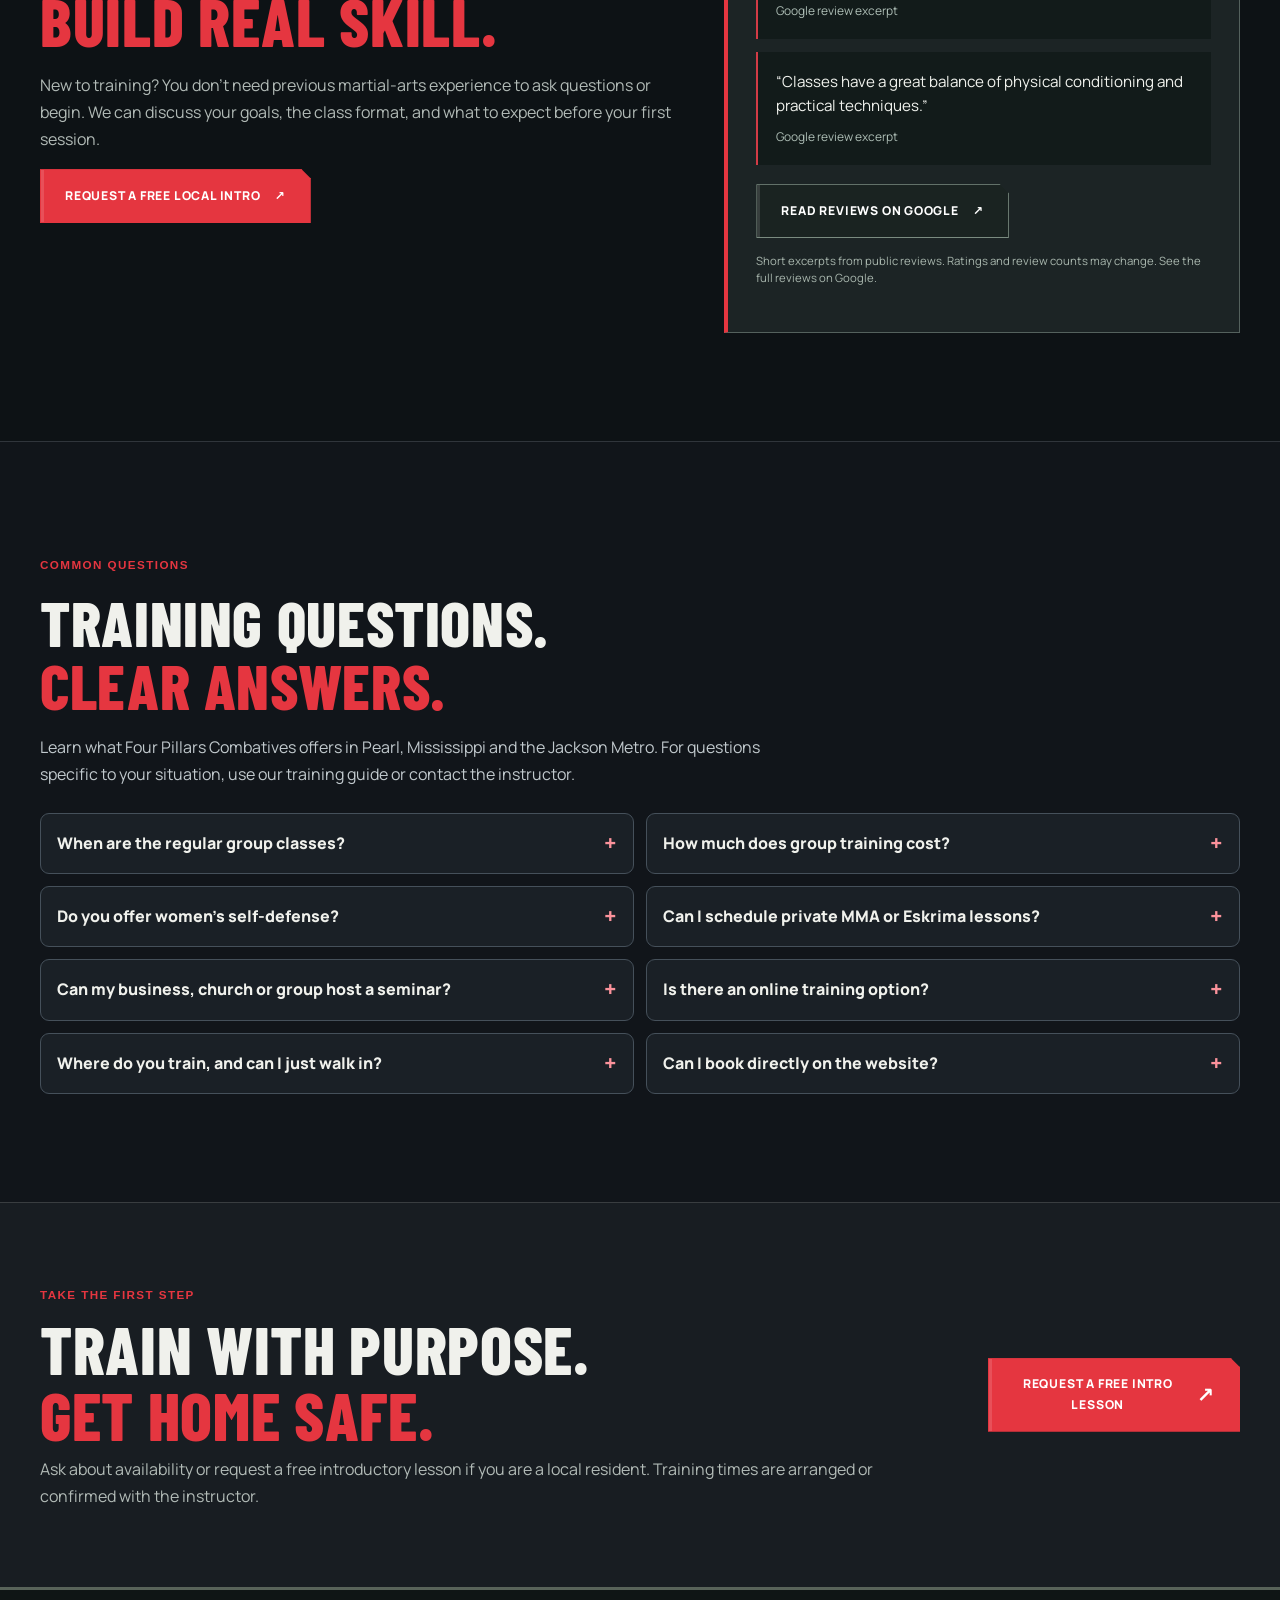
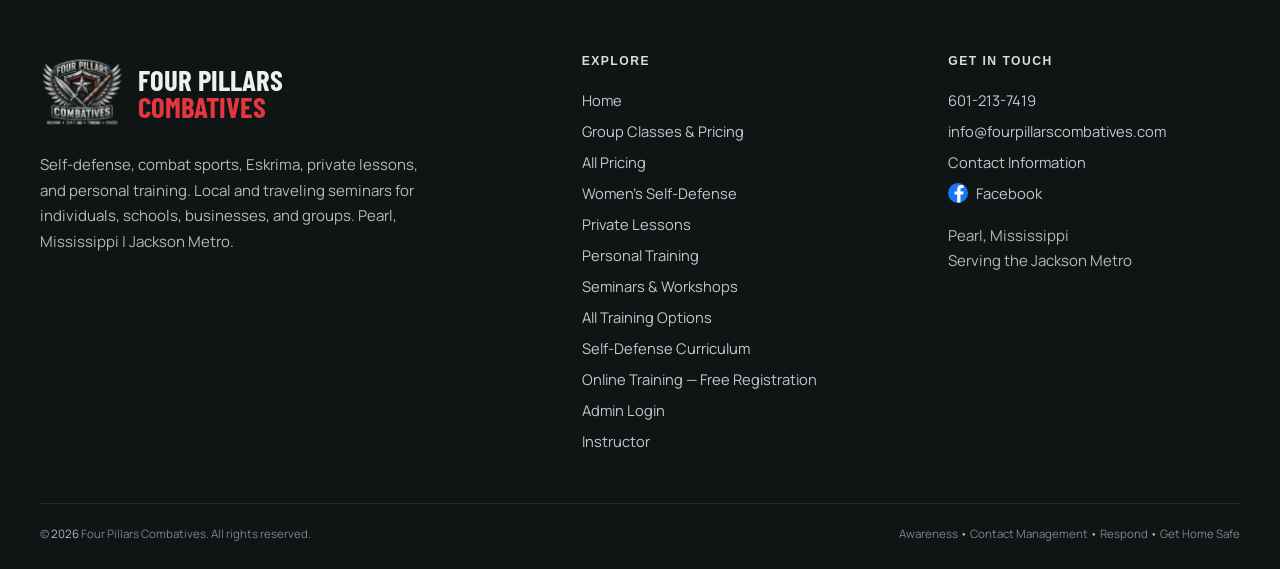
==== commit 5bcfd79d: "Clarify military service in bio and simplify experience highlight" ====
--- a/index.html
+++ b/index.html
@@ -114,7 +114,7 @@
   <div><span class="eyebrow">Meet your instructor · Pearl, Mississippi</span><h2 id="meet-mark-heading">EXPERIENCE BEHIND<br/><span class="red">THE TRAINING.</span></h2>
     <p class="trust-byline">Mark has trained in martial arts for over 30 years. His approach brings combat-sports experience together with awareness, judgment, and practical self-defense.</p>
     <p>A former MMA fighter, Mark's background includes boxing, wrestling, Muay Thai, submission wrestling, Eskrima, and military service in the U.S. Army and Navy. He has also worked in corrections, private security, and fitness, and as a bouncer. Beginners are welcome; training is matched to individual goals and experience.</p>
-    <ul class="trust-facts"><li>Training for over 30 years</li><li>Former MMA fighter</li><li>Military experience · U.S. Army &amp; Navy training</li><li>Bouncer experience</li><li>Security &amp; corrections experience</li><li>Personal training background</li></ul>
+    <ul class="trust-facts"><li>Training for over 30 years</li><li>Former MMA fighter</li><li>Military experience · U.S. Army &amp; Navy</li><li>Bouncer experience</li><li>Security &amp; corrections experience</li><li>Personal training background</li></ul>
     <div class="trust-actions"><a class="btn" href="/about">Meet Mark <span aria-hidden="true">↗</span></a><a class="btn btn-outline" href="/contact?service=Free+Intro+Lesson#inquire">Ask About Starting <span aria-hidden="true">↗</span></a></div>
   </div>
   <div class="home-trust-visual" aria-label="Four Pillars Combatives instructor introduction"><span>Four Pillars Combatives / Instructor</span><img src="/assets/fpc-logo.webp" alt="Four Pillars Combatives winged shield emblem" loading="lazy" width="240" height="240"/><strong>Real skill. Responsible decisions.</strong><span>Pearl, MS · Jackson Metro</span></div>
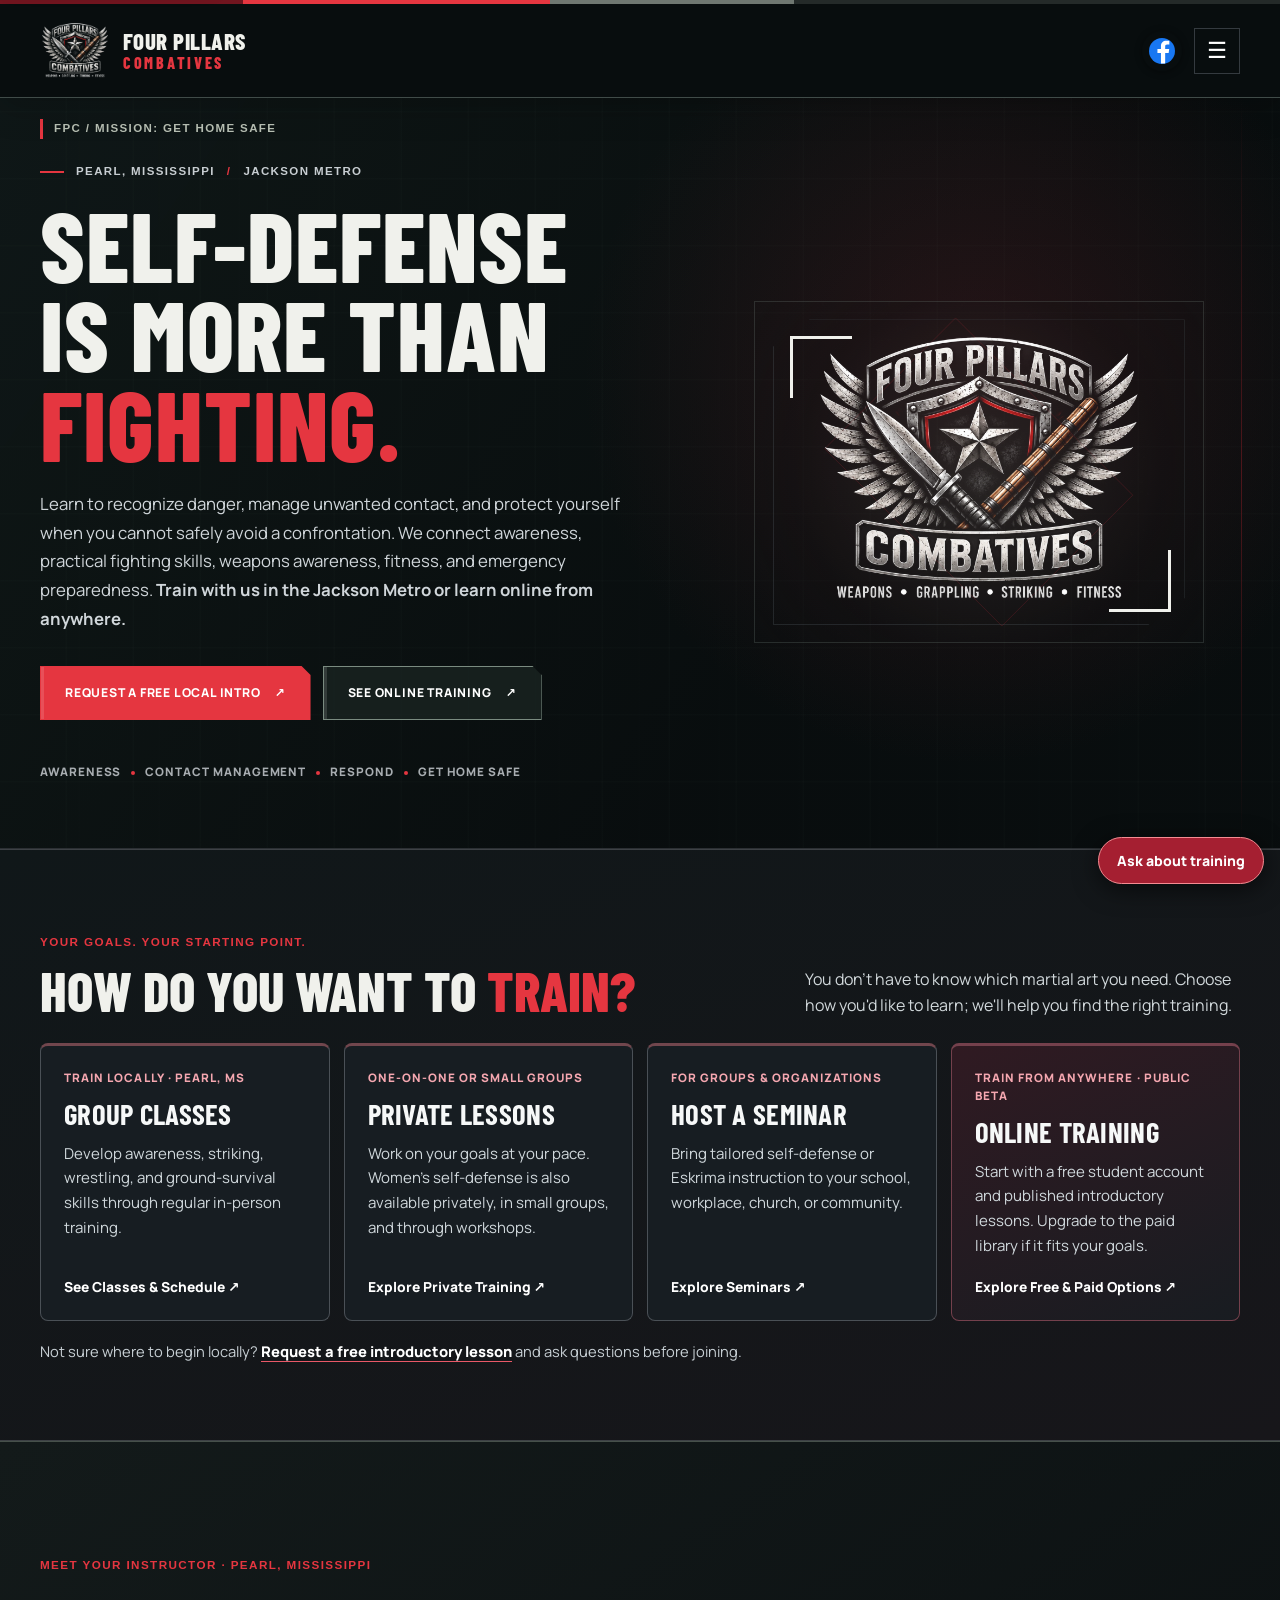
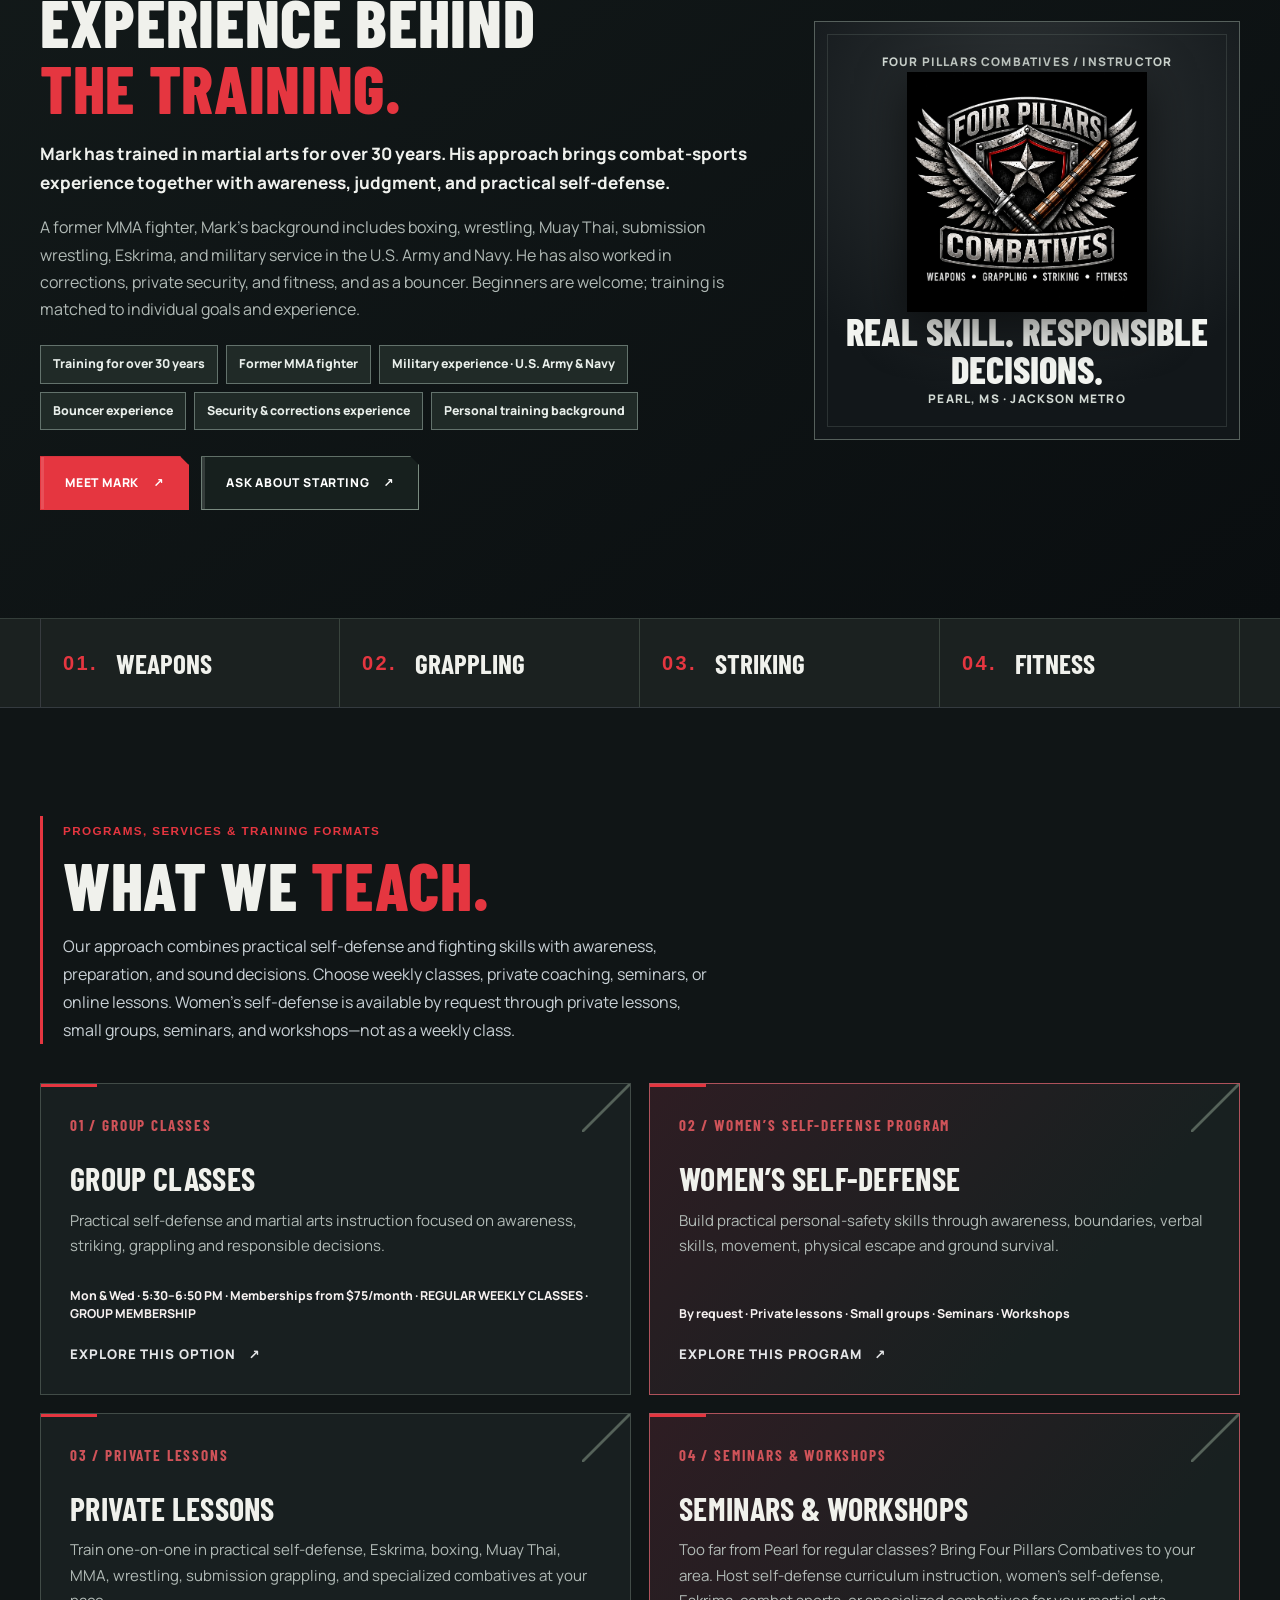
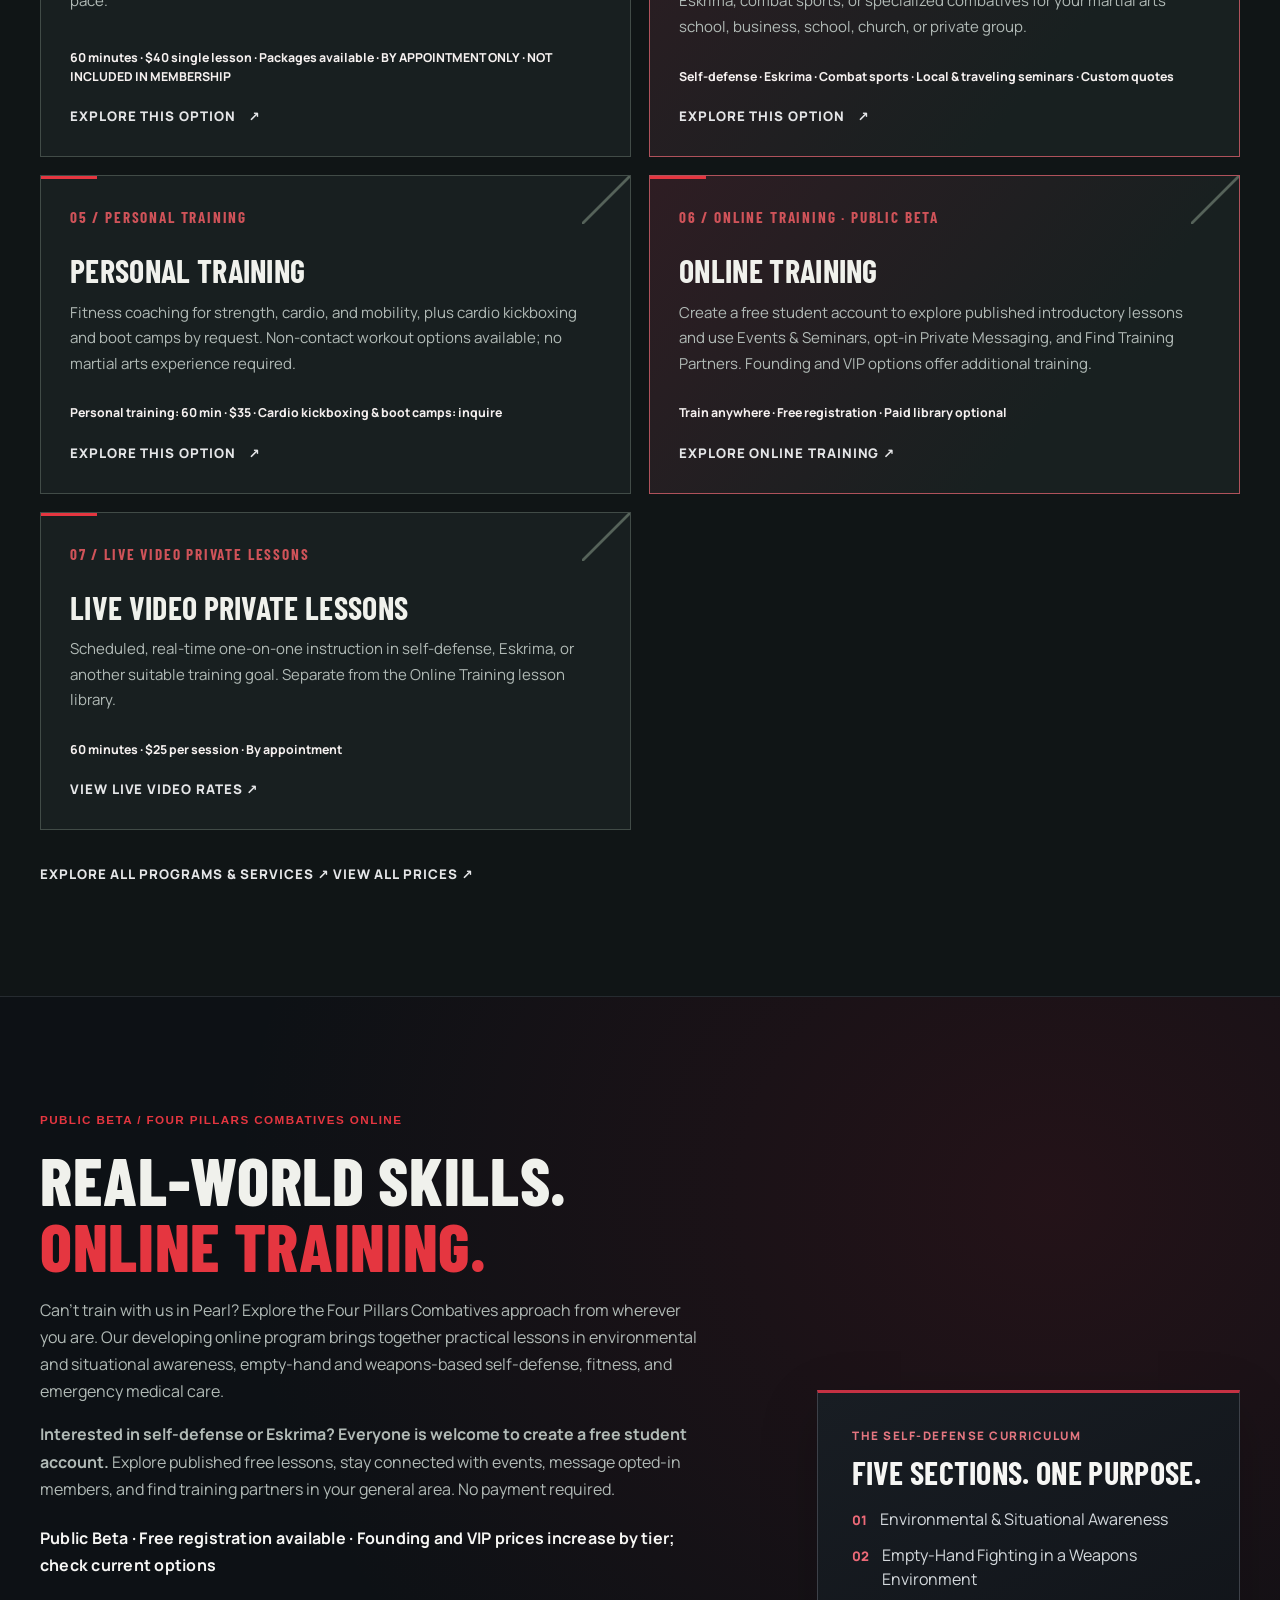
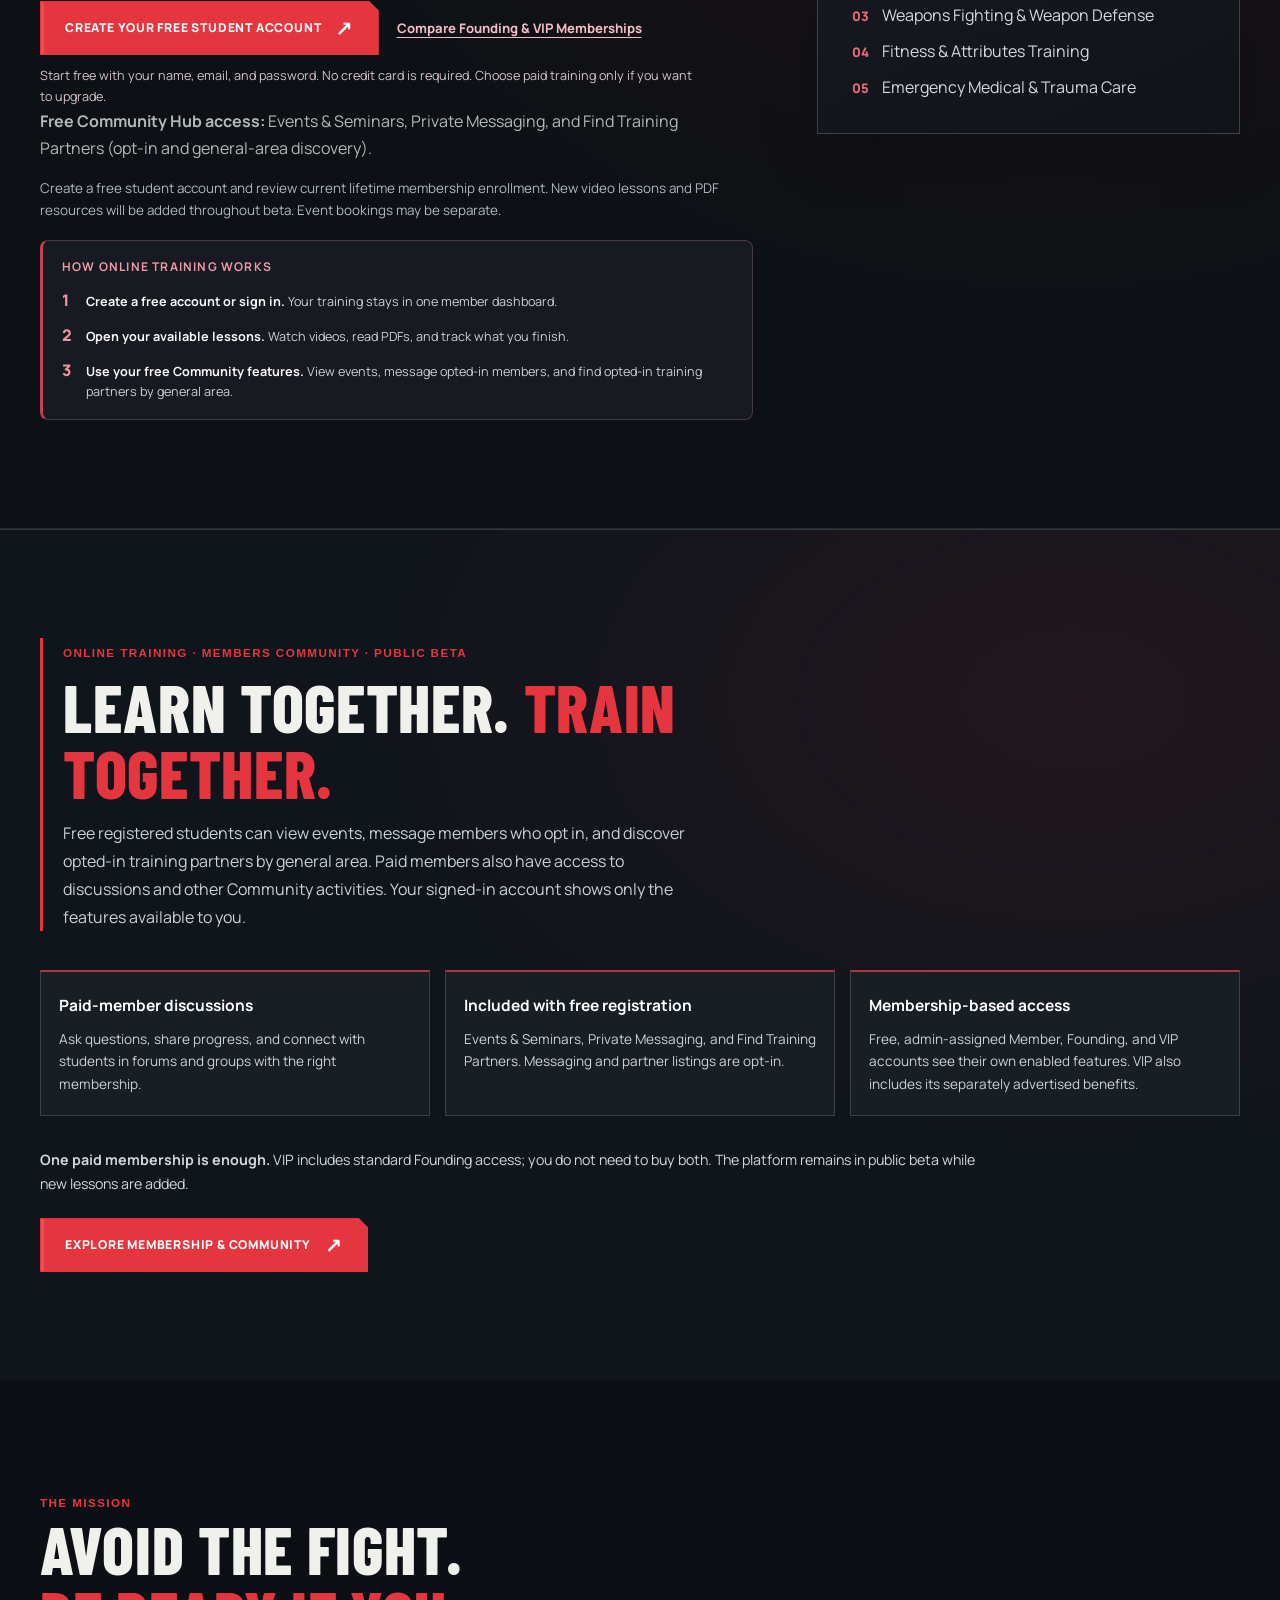
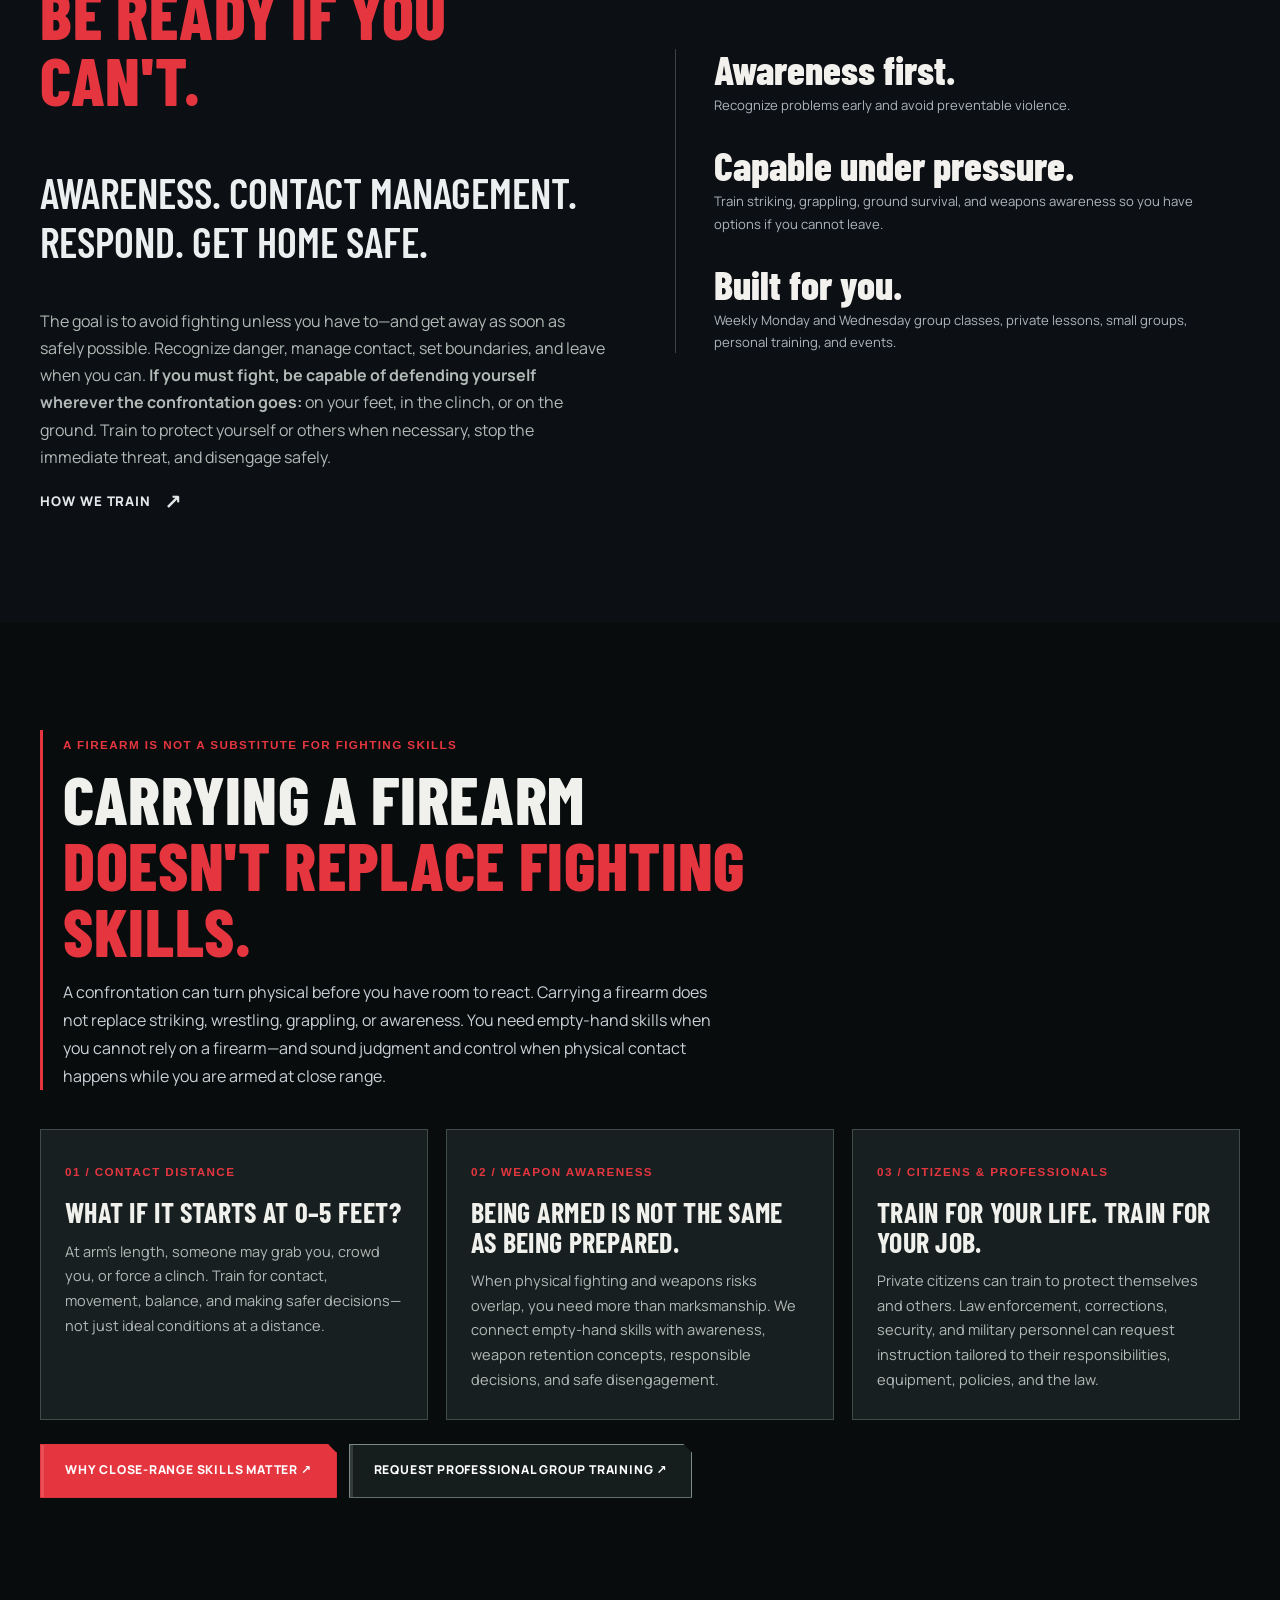
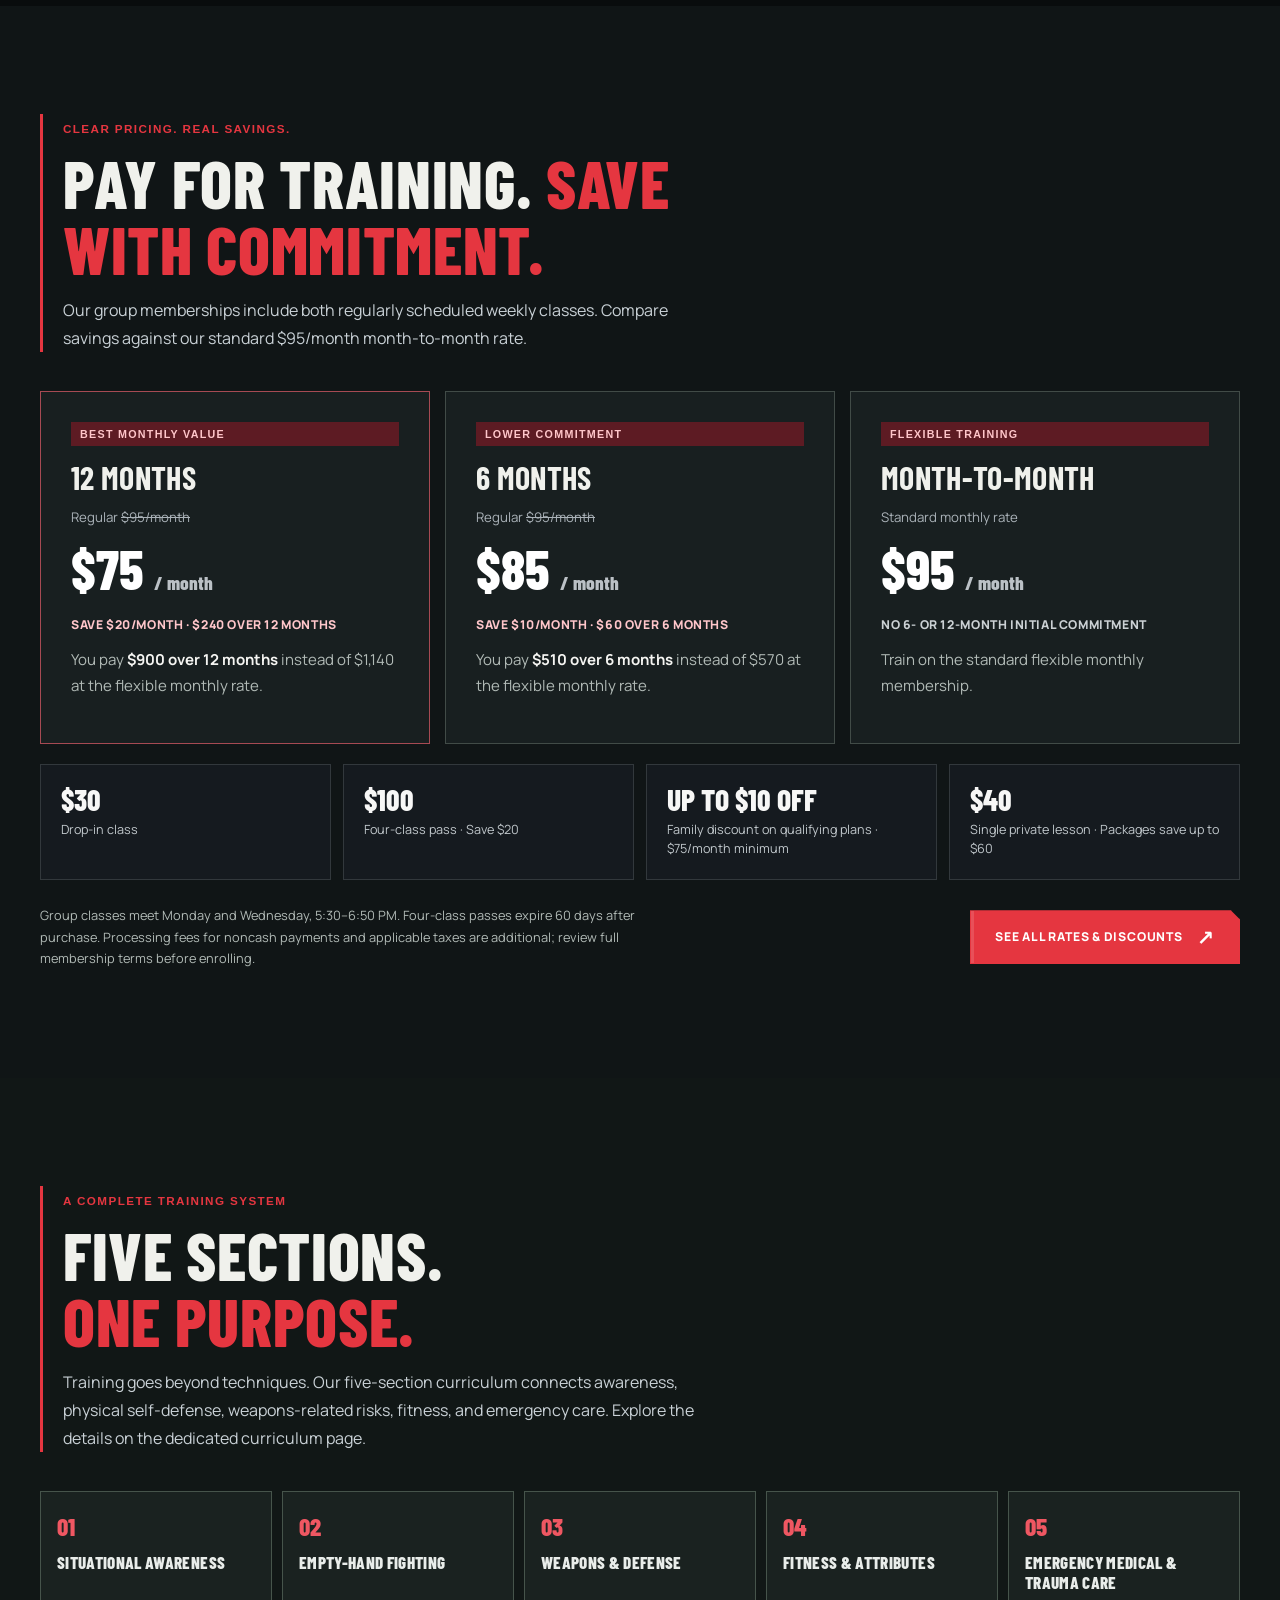
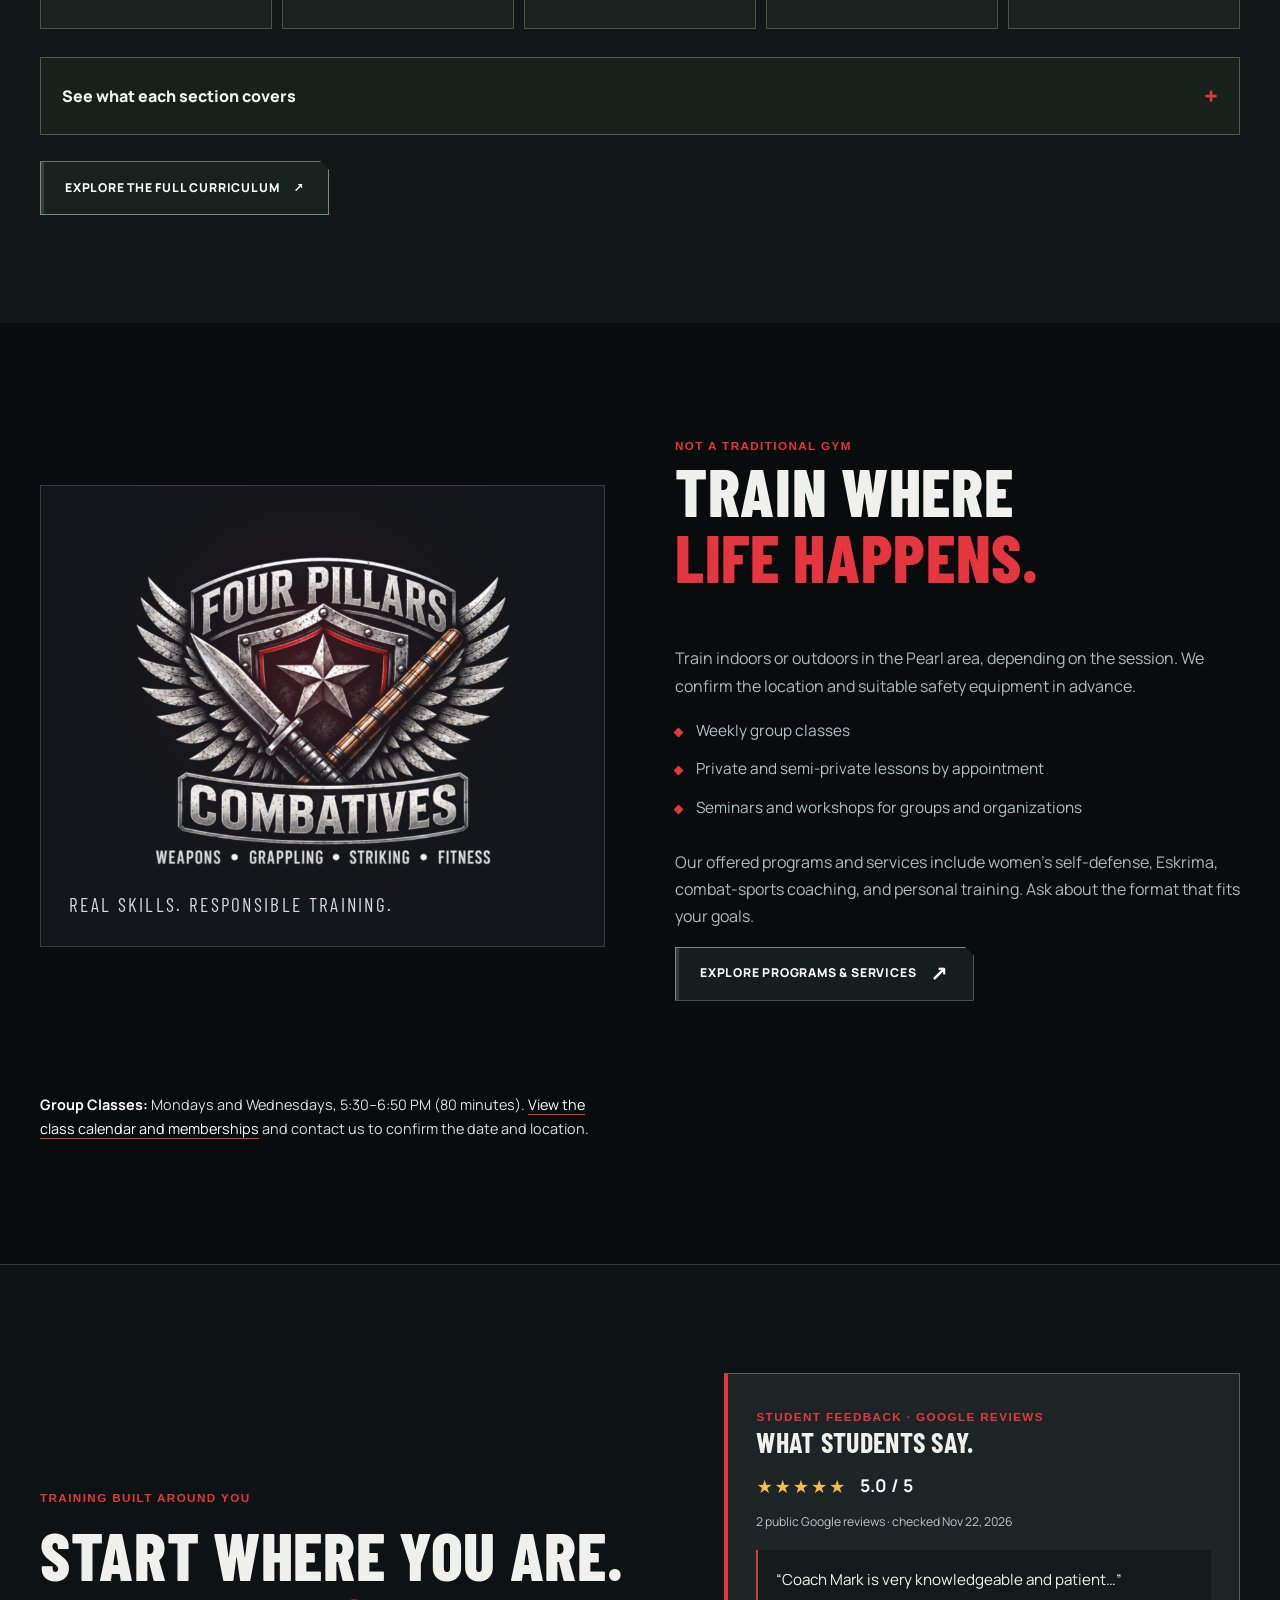
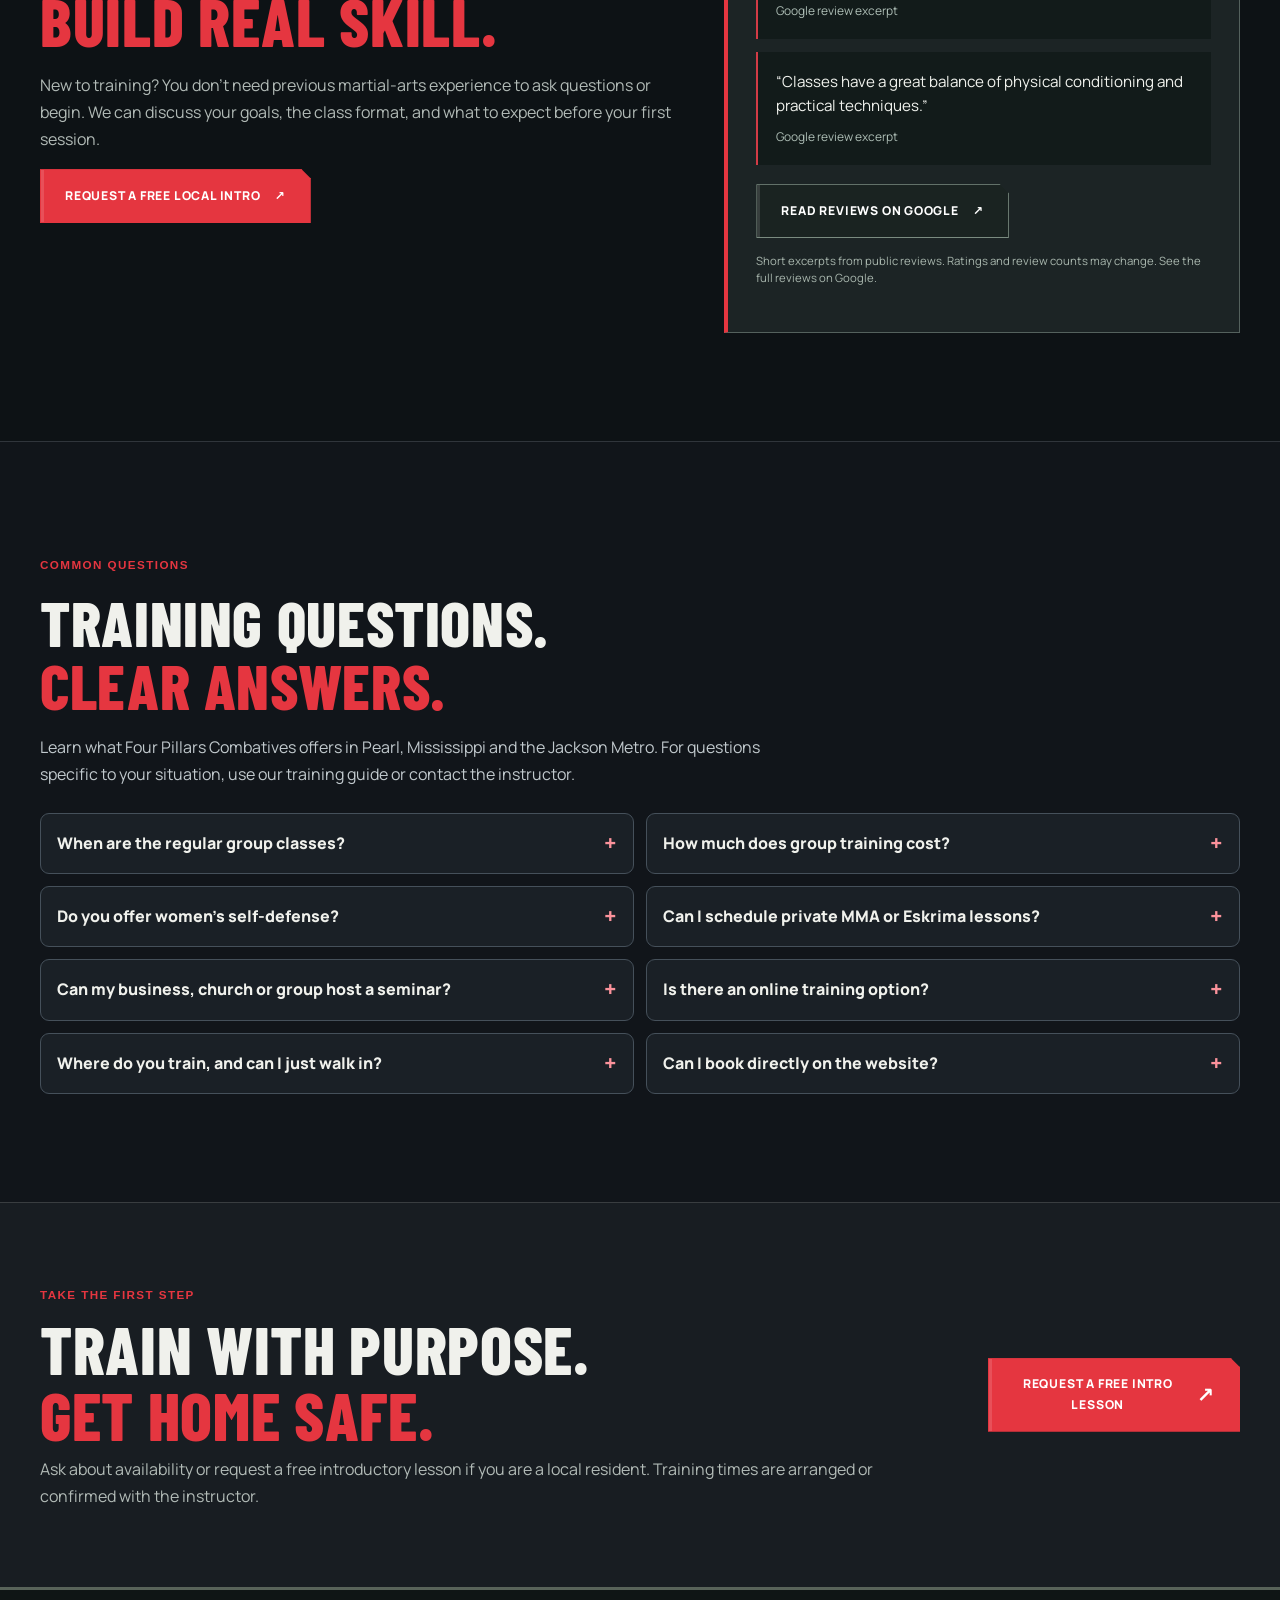
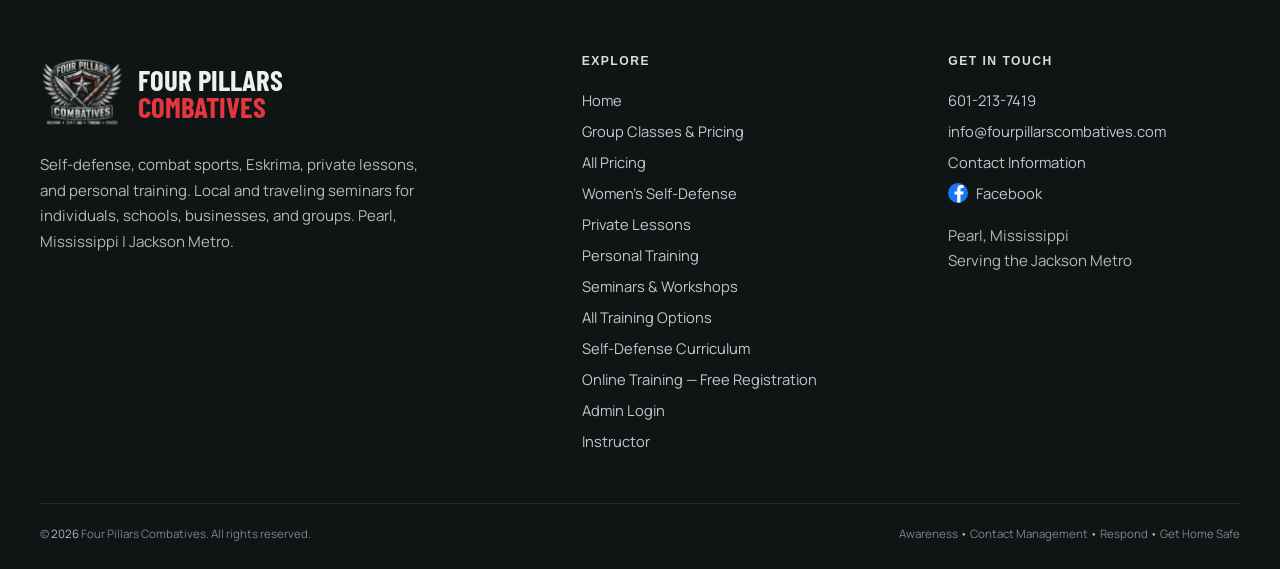
==== commit 78b6dab5: "Remove Built for Reality / FPC badge from homepage hero logo" ====
--- a/index.html
+++ b/index.html
@@ -78,7 +78,7 @@
   body .hero .index-tag{font-size:.65rem;bottom:12px}
 }
 
-</style><link href="/assets/marketing.css" rel="stylesheet"/><link href="/assets/tactical.css?v=20261110-clear-training-choices" rel="stylesheet"/><link href="/assets/site-refresh.css?v=20261122-trust" rel="stylesheet"/></head><body><a class="skip-link" href="#main">Skip to main content</a><div class="topline"></div><header class="site-header"><div class="shell header-inner"><a aria-label="Four Pillars Combatives home" class="brand" href="/"><img alt="" class="brand-emblem" height="70" src="assets/fpc-logo-small.webp" width="70"/><span class="brand-label">Four Pillars<small>Combatives</small></span></a><button aria-controls="navigation" aria-expanded="false" aria-label="Open menu" class="menu-toggle" type="button">☰</button><nav aria-label="Main navigation" class="nav-links" id="navigation"><a aria-current="page" href="/">Home</a><details class="nav-dropdown"><summary>Training<span aria-hidden="true" class="dropdown-chevron"></span></summary><div class="nav-dropdown-menu"><a href="/lessons">Group Classes</a><a href="/pricing">All Pricing</a><a href="/womens-self-defense">Women's Self-Defense</a><a href="/private-lessons">Private Lessons</a><a href="/pricing#live-video">Live Video Lessons</a><a href="/personal-training">Personal Training</a><a href="/private-lessons#combat-sports">Combat Sports</a><a href="/programs">All Training Options</a></div></details><a href="/training">Curriculum</a><a href="/seminars">Seminars</a><a class="nav-online" href="/online-training/">Online Training</a><a href="/about">About</a><a href="/contact">Contact</a><a class="nav-cta" href="/contact#inquire">Get Started</a></nav><a aria-label="Visit Four Pillars Combatives on Facebook (opens in a new tab)" class="facebook-header-link" href="https://www.facebook.com/FourPillarsCombatives/" rel="noopener noreferrer" target="_blank"><img alt="" height="26" src="/assets/facebook.svg" style="width:26px;height:26px;display:block" width="26"/></a></div></header><main id="main"><section class="hero grain"><div class="shell hero-wrap"><div class="tactical-mission-tag">FPC / MISSION: GET HOME SAFE</div><div><div class="overline">Pearl, Mississippi <span class="red">/</span> Jackson Metro</div><h1>SELF-DEFENSE<br/>IS MORE THAN<br/><span class="red">FIGHTING.</span></h1><p>Learn to recognize danger, manage unwanted contact, and protect yourself when you cannot safely avoid a confrontation. We connect awareness, practical fighting skills, weapons awareness, fitness, and emergency preparedness. <strong>Train with us in the Jackson Metro or learn online from anywhere.</strong></p><div class="actions"><a class="btn" href="/contact?service=Free+Intro+Lesson#inquire">Request a Free Local Intro <span aria-hidden="true">↗</span></a><a class="btn btn-outline" href="/online-training/">See Online Training <span aria-hidden="true">↗</span></a></div><div aria-label="Awareness, Contact Management, Respond, Get Home Safe" class="hero-foot"><span>Awareness</span><i aria-hidden="true"></i><span>Contact Management</span><i aria-hidden="true"></i><span>Respond</span><i aria-hidden="true"></i><span>Get Home Safe</span></div></div><div aria-label="Four Pillars Combatives emblem" class="hero-art"><span class="corner lt"></span><img alt="Four Pillars Combatives winged shield logo with star, knife, and rattan stick" class="hero-emblem" fetchpriority="high" height="510" src="assets/fpc-logo.webp" width="510"/><span class="corner rb"></span><span class="index-tag">BUILT FOR REALITY / FPC</span></div></div></section>
+</style><link href="/assets/marketing.css" rel="stylesheet"/><link href="/assets/tactical.css?v=20261110-clear-training-choices" rel="stylesheet"/><link href="/assets/site-refresh.css?v=20261122-trust" rel="stylesheet"/></head><body><a class="skip-link" href="#main">Skip to main content</a><div class="topline"></div><header class="site-header"><div class="shell header-inner"><a aria-label="Four Pillars Combatives home" class="brand" href="/"><img alt="" class="brand-emblem" height="70" src="assets/fpc-logo-small.webp" width="70"/><span class="brand-label">Four Pillars<small>Combatives</small></span></a><button aria-controls="navigation" aria-expanded="false" aria-label="Open menu" class="menu-toggle" type="button">☰</button><nav aria-label="Main navigation" class="nav-links" id="navigation"><a aria-current="page" href="/">Home</a><details class="nav-dropdown"><summary>Training<span aria-hidden="true" class="dropdown-chevron"></span></summary><div class="nav-dropdown-menu"><a href="/lessons">Group Classes</a><a href="/pricing">All Pricing</a><a href="/womens-self-defense">Women's Self-Defense</a><a href="/private-lessons">Private Lessons</a><a href="/pricing#live-video">Live Video Lessons</a><a href="/personal-training">Personal Training</a><a href="/private-lessons#combat-sports">Combat Sports</a><a href="/programs">All Training Options</a></div></details><a href="/training">Curriculum</a><a href="/seminars">Seminars</a><a class="nav-online" href="/online-training/">Online Training</a><a href="/about">About</a><a href="/contact">Contact</a><a class="nav-cta" href="/contact#inquire">Get Started</a></nav><a aria-label="Visit Four Pillars Combatives on Facebook (opens in a new tab)" class="facebook-header-link" href="https://www.facebook.com/FourPillarsCombatives/" rel="noopener noreferrer" target="_blank"><img alt="" height="26" src="/assets/facebook.svg" style="width:26px;height:26px;display:block" width="26"/></a></div></header><main id="main"><section class="hero grain"><div class="shell hero-wrap"><div class="tactical-mission-tag">FPC / MISSION: GET HOME SAFE</div><div><div class="overline">Pearl, Mississippi <span class="red">/</span> Jackson Metro</div><h1>SELF-DEFENSE<br/>IS MORE THAN<br/><span class="red">FIGHTING.</span></h1><p>Learn to recognize danger, manage unwanted contact, and protect yourself when you cannot safely avoid a confrontation. We connect awareness, practical fighting skills, weapons awareness, fitness, and emergency preparedness. <strong>Train with us in the Jackson Metro or learn online from anywhere.</strong></p><div class="actions"><a class="btn" href="/contact?service=Free+Intro+Lesson#inquire">Request a Free Local Intro <span aria-hidden="true">↗</span></a><a class="btn btn-outline" href="/online-training/">See Online Training <span aria-hidden="true">↗</span></a></div><div aria-label="Awareness, Contact Management, Respond, Get Home Safe" class="hero-foot"><span>Awareness</span><i aria-hidden="true"></i><span>Contact Management</span><i aria-hidden="true"></i><span>Respond</span><i aria-hidden="true"></i><span>Get Home Safe</span></div></div><div aria-label="Four Pillars Combatives emblem" class="hero-art"><span class="corner lt"></span><img alt="Four Pillars Combatives winged shield logo with star, knife, and rattan stick" class="hero-emblem" fetchpriority="high" height="510" src="assets/fpc-logo.webp" width="510"/><span class="corner rb"></span></div></div></section>
 <section class="start-paths" aria-labelledby="start-paths-title">
   <div class="shell">
     <div class="start-paths-heading">
